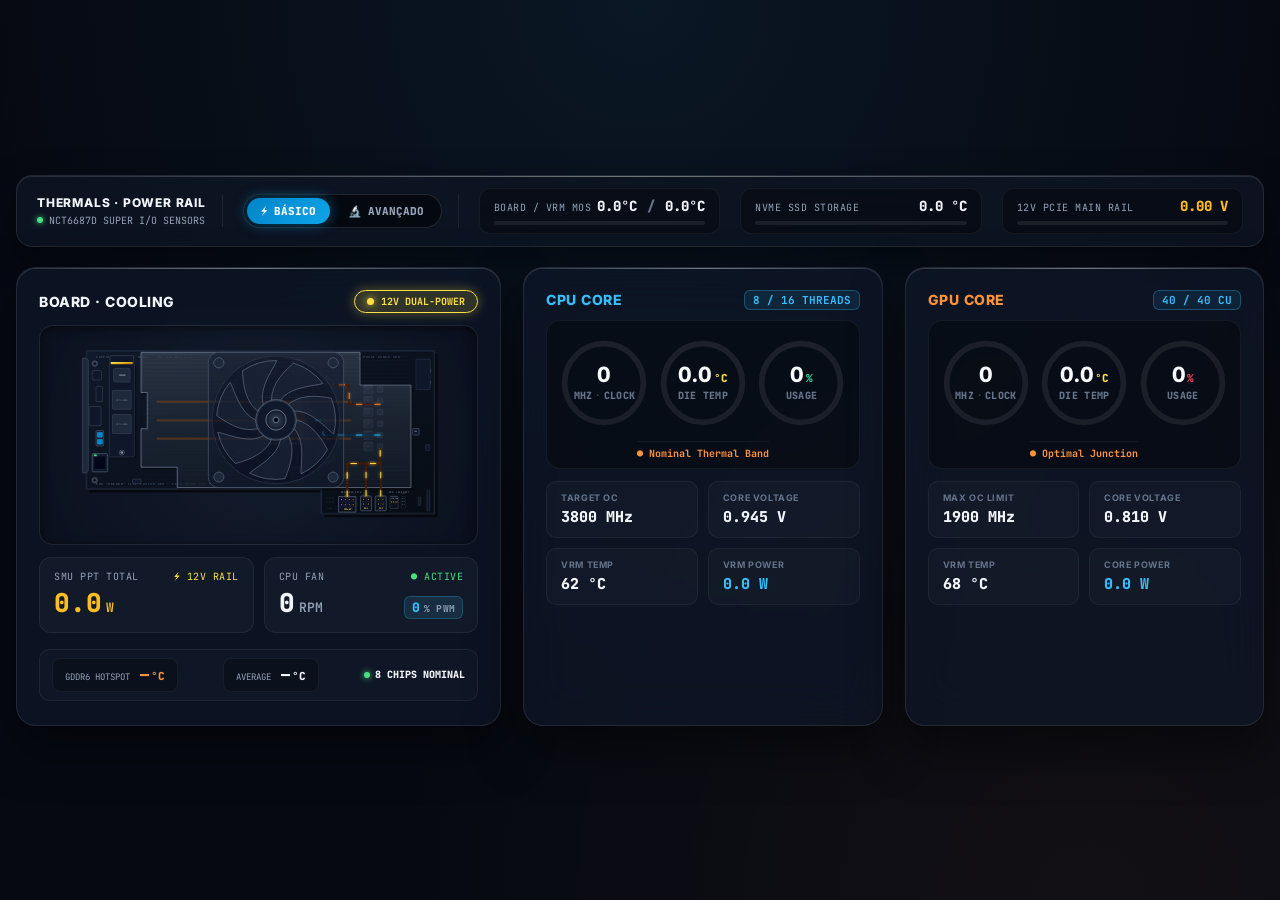
==== web/v2/index.html @ 2e093328 "feat: Initial release of AMD BC-250 Titanium Studio Cockpit & Telemetry Suite" ====
<!DOCTYPE html>

<html lang="pt-BR">

<head>

    <meta charset="utf-8">

    <meta name="viewport" content="width=device-width, initial-scale=1">

    <title>AMD BC-250 Telemetry</title>

    <link rel="icon" type="image/x-icon" href="favicon.ico">
    <link rel="icon" type="image/png" sizes="32x32" href="favicon-32x32.png">
    <link rel="icon" type="image/png" sizes="16x16" href="favicon-16x16.png">
    <link rel="apple-touch-icon" sizes="180x180" href="apple-touch-icon.png">
    <link rel="manifest" href="manifest.json">
    <meta name="theme-color" content="#060912">
    <meta name="mobile-web-app-capable" content="yes">
    <meta name="apple-mobile-web-app-capable" content="yes">
    <meta name="apple-mobile-web-app-status-bar-style" content="black-translucent">
    <meta name="apple-mobile-web-app-title" content="BC-250">
    <link rel="stylesheet" href="style.css">

    <link rel="stylesheet" href="bc250-board.css">

    <link rel="stylesheet" href="https://fonts.googleapis.com/css2?family=Inter:wght@400;500;600;700;800&family=JetBrains+Mono:wght@400;500;600;700;800&display=swap">

</head>

<body>



    <!-- Embedded Defs for Laser Chart Gradients -->

    <svg width="0" height="0" style="position:absolute;">

        <defs>

            <linearGradient id="cpu-chart-grad" x1="0%" y1="0%" x2="0%" y2="100%">

                <stop offset="0%" stop-color="#38bdf8" stop-opacity="0.3"></stop>

                <stop offset="60%" stop-color="#38bdf8" stop-opacity="0.08"></stop>

                <stop offset="100%" stop-color="#38bdf8" stop-opacity="0"></stop>

            </linearGradient>

            <linearGradient id="gpu-chart-grad" x1="0%" y1="0%" x2="0%" y2="100%">

                <stop offset="0%" stop-color="#fb923c" stop-opacity="0.3"></stop>

                <stop offset="60%" stop-color="#fb923c" stop-opacity="0.08"></stop>

                <stop offset="100%" stop-color="#fb923c" stop-opacity="0"></stop>

            </linearGradient>

        </defs>

    </svg>



        <div class="hud-container">



        <!-- ================= TOP NAVBAR & MODE SWITCHER ================= -->

        <span id="hud-mode-badge" style="display:none">TITANIUM BASIC HUD</span>



        <!-- ================= TOP HORIZONTAL THERMALS & POWER RAIL DECK ================= -->

        <section class="thermals-top-deck">

            <div class="thermals-brand">

                <div class="thermals-title">

                    <span>THERMALS · POWER RAIL</span>

                </div>

                <div class="thermals-sub">

                    <span class="status-dot-sm"></span>

                    <span>NCT6687D SUPER I/O SENSORS</span>

                </div>

            </div>



            <!-- Mode Switcher (Integrated into Top Strip) -->

            <div class="mode-switcher-wrap">

                <div class="mode-switcher" id="dash-mode-switcher" role="tablist" aria-label="Modo de Exibição">

                    <button class="mode-btn active" id="btn-mode-basic" data-mode="basic" role="tab" aria-selected="true">

                        <span>⚡</span> BÁSICO

                    </button>

                    <button class="mode-btn" id="btn-mode-advanced" data-mode="advanced" role="tab" aria-selected="false">

                        <span>🔬</span> AVANÇADO

                    </button>

                </div>

            </div>



            <div class="thermals-capsules-wrap">
            <!-- Capsule 1: Board Temp & VRM MOS -->

            <div class="top-metric-capsule">

                <div class="capsule-header">

                    <span class="capsule-label">BOARD / VRM MOS</span>

                    <span class="capsule-val">

                        <span id="v2-board-temp-figure" title="Board temperature" aria-label="Board temperature"><span id="v2-board-temp">0.0</span>°C</span>

                        <span style="color:#64748b; margin: 0 2px;">/</span>

                        <span id="v2-vrmmos-temp-figure" title="VRM MOS temperature" aria-label="VRM MOS temperature"><span id="v2-vrmmos-temp">0.0</span>°C</span>

                    </span>

                </div>

                <div class="capsule-bar" title="Average of the two displayed temperatures"><div class="capsule-bar-fill" id="v2-board-temp-bar" data-max="100"></div></div>

            </div>



            <!-- Capsule 2: NVMe SSD Temp -->

            <div class="top-metric-capsule">

                <div class="capsule-header">

                    <span class="capsule-label">NVMe SSD STORAGE</span>

                    <span class="capsule-val" id="v2-nvme-temp-figure"><span id="v2-nvme-temp">0.0</span> °C</span>

                </div>

                <div class="capsule-bar"><div class="capsule-bar-fill accent-cpu" id="v2-nvme-temp-bar" data-max="85"></div></div>

            </div>



            <!-- Capsule 3: 12V PCIe Supply Rail -->

            <div class="top-metric-capsule">

                <div class="capsule-header">

                    <span class="capsule-label">12V PCIE MAIN RAIL</span>

                    <span class="capsule-val gold"><span id="v2-rail-vin">0.00</span> V</span>

                </div>

                <div class="capsule-bar"><div class="capsule-bar-fill accent-gold" id="v2-rail-vin-bar" data-max="13"></div></div>

            </div>

            </div>
        </section>



        <!-- ================= MAIN 3-CARD TELEMETRY GRID ================= -->

        <main class="hud-grid" id="v2-board-grid">



            <!-- ================= CARD 1: BOARD · COOLING ================= -->

            <section class="studio-card accent-good card-board-column">

                <!-- Header -->

                    <div class="card-header">

                        <div class="card-title accent-board">

                            <span>BOARD · COOLING</span>

                        </div>

                        <div class="mfit-toggle active" id="v2-microfit-toggle" role="button" tabindex="0" title="Toggle Auxiliary 12V Micro-Fit Power Flow">

                            <span class="dot"></span>

                            <span>12V DUAL-POWER</span>

                        </div>

                    </div>



                    <!-- 1. BC-250 BOARD SVG (MOVED TO TOP PER USER REQUEST) -->

                    <div class="board-svg-recess">

                        <svg id="bc250-board" viewBox="0 0 900 424" width="100%" role="img" aria-label="AMD BC-250 board">

                    <defs>

                        <!-- APU Heat Glow Gradients -->

                        <radialGradient id="bc-heat-grad">

                            <stop offset="0%" stop-color="#ffd166" stop-opacity="1"></stop>

                            <stop offset="28%" stop-color="#ff7a2f" stop-opacity=".8"></stop>

                            <stop offset="62%" stop-color="#fb923c" stop-opacity=".35"></stop>

                            <stop offset="100%" stop-color="#fb923c" stop-opacity="0"></stop>

                        </radialGradient>

                        <radialGradient id="bc-heat-grad-warn">

                            <stop offset="0%" stop-color="#fff3c4" stop-opacity="1"></stop>

                            <stop offset="28%" stop-color="#fbbf24" stop-opacity=".85"></stop>

                            <stop offset="62%" stop-color="#fbbf24" stop-opacity=".4"></stop>

                            <stop offset="100%" stop-color="#fbbf24" stop-opacity="0"></stop>

                        </radialGradient>

                        <radialGradient id="bc-heat-grad-crit">

                            <stop offset="0%" stop-color="#ffd6dc" stop-opacity="1"></stop>

                            <stop offset="28%" stop-color="#fb7185" stop-opacity=".85"></stop>

                            <stop offset="62%" stop-color="#fb7185" stop-opacity=".4"></stop>

                            <stop offset="100%" stop-color="#fb7185" stop-opacity="0"></stop>

                        </radialGradient>



                        <!-- VRM Glows -->

                        <radialGradient id="bc-vrm-blue"><stop offset="0%" stop-color="#38bdf8" stop-opacity=".95"></stop><stop offset="100%" stop-color="#38bdf8" stop-opacity="0"></stop></radialGradient>

                        <radialGradient id="bc-vrm-orange"><stop offset="0%" stop-color="#fb923c" stop-opacity=".95"></stop><stop offset="100%" stop-color="#fb923c" stop-opacity="0"></stop></radialGradient>



                        <!-- Realistic Materials & Shaders -->

                        <!-- PCB Matte Substrate -->

                        <linearGradient id="bc-pcb-grad" x1="0" y1="0" x2="1" y2="1">

                            <stop offset="0%" stop-color="#0f1929"></stop>

                            <stop offset="50%" stop-color="#0b121e"></stop>

                            <stop offset="100%" stop-color="#070c14"></stop>

                        </linearGradient>



                        <!-- Die Mirror Finish -->

                        <linearGradient id="bc-die-silicon" x1="0" y1="0" x2="1" y2="1">

                            <stop offset="0%" stop-color="#2a3c5a"></stop>

                            <stop offset="35%" stop-color="#141c2b"></stop>

                            <stop offset="50%" stop-color="#384f75"></stop>

                            <stop offset="70%" stop-color="#0e1522"></stop>

                            <stop offset="100%" stop-color="#1e2c44"></stop>

                        </linearGradient>



                        <!-- Heatsink Fin Aluminum -->

                        <linearGradient id="bc-fin-stack" x1="0" y1="0" x2="0" y2="1">

                            <stop offset="0%" stop-color="#475569" stop-opacity=".55"></stop>

                            <stop offset="50%" stop-color="#334155" stop-opacity=".45"></stop>

                            <stop offset="100%" stop-color="#1e293b" stop-opacity=".50"></stop>

                        </linearGradient>



                        <!-- Metallic Gold Contacts -->

                        <linearGradient id="bc-gold" x1="0" y1="0" x2="1" y2="1">

                            <stop offset="0%" stop-color="#fef08a"></stop>

                            <stop offset="50%" stop-color="#eab308"></stop>

                            <stop offset="100%" stop-color="#a16207"></stop>

                        </linearGradient>



                        <!-- Alloy Choke Metal -->

                        <linearGradient id="bc-choke-metal" x1="0" y1="0" x2="1" y2="1">

                            <stop offset="0%" stop-color="#334155"></stop>

                            <stop offset="50%" stop-color="#1e293b"></stop>

                            <stop offset="100%" stop-color="#0f172a"></stop>

                        </linearGradient>



                        <!-- GDDR6 Chip Body -->

                        <linearGradient id="bc-chip-body" x1="0" y1="0" x2="1" y2="1">

                            <stop offset="0%" stop-color="#1e293b"></stop>

                            <stop offset="100%" stop-color="#0a0f1d"></stop>

                        </linearGradient>



                        <!-- Fan Rotor Specular -->

                        <radialGradient id="bc-rotor-grad">

                            <stop offset="0%" stop-color="#334155"></stop>

                            <stop offset="70%" stop-color="#1e293b"></stop>

                            <stop offset="100%" stop-color="#0f172a"></stop>

                        </radialGradient>



                        <!-- Micro Circuit Pattern -->

                        <pattern id="bc-pcb-grid" width="20" height="20" patternUnits="userSpaceOnUse">

                            <path d="M 20 0 L 0 0 0 20" fill="none" stroke="rgba(56, 189, 248, 0.025)" stroke-width="0.7"></path>

                            <circle cx="10" cy="10" r="0.8" fill="rgba(255, 255, 255, 0.04)"></circle>

                        </pattern>



                        <!-- Memory Gradients (0-7) -->

                        <radialGradient id="bc-memory-gradient-0" color="#38bdf8">

                            <stop offset="0%" stop-color="currentColor" stop-opacity=".85"></stop>

                            <stop offset="45%" stop-color="currentColor" stop-opacity=".5"></stop>

                            <stop offset="100%" stop-color="currentColor" stop-opacity="0"></stop>

                        </radialGradient>

                        <radialGradient id="bc-memory-gradient-1" color="#38bdf8">

                            <stop offset="0%" stop-color="currentColor" stop-opacity=".85"></stop>

                            <stop offset="45%" stop-color="currentColor" stop-opacity=".5"></stop>

                            <stop offset="100%" stop-color="currentColor" stop-opacity="0"></stop>

                        </radialGradient>

                        <radialGradient id="bc-memory-gradient-2" color="#38bdf8">

                            <stop offset="0%" stop-color="currentColor" stop-opacity=".85"></stop>

                            <stop offset="45%" stop-color="currentColor" stop-opacity=".5"></stop>

                            <stop offset="100%" stop-color="currentColor" stop-opacity="0"></stop>

                        </radialGradient>

                        <radialGradient id="bc-memory-gradient-3" color="#38bdf8">

                            <stop offset="0%" stop-color="currentColor" stop-opacity=".85"></stop>

                            <stop offset="45%" stop-color="currentColor" stop-opacity=".5"></stop>

                            <stop offset="100%" stop-color="currentColor" stop-opacity="0"></stop>

                        </radialGradient>

                        <radialGradient id="bc-memory-gradient-4" color="#38bdf8">

                            <stop offset="0%" stop-color="currentColor" stop-opacity=".85"></stop>

                            <stop offset="45%" stop-color="currentColor" stop-opacity=".5"></stop>

                            <stop offset="100%" stop-color="currentColor" stop-opacity="0"></stop>

                        </radialGradient>

                        <radialGradient id="bc-memory-gradient-5" color="#38bdf8">

                            <stop offset="0%" stop-color="currentColor" stop-opacity=".85"></stop>

                            <stop offset="45%" stop-color="currentColor" stop-opacity=".5"></stop>

                            <stop offset="100%" stop-color="currentColor" stop-opacity="0"></stop>

                        </radialGradient>

                        <radialGradient id="bc-memory-gradient-6" color="#38bdf8">

                            <stop offset="0%" stop-color="currentColor" stop-opacity=".85"></stop>

                            <stop offset="45%" stop-color="currentColor" stop-opacity=".5"></stop>

                            <stop offset="100%" stop-color="currentColor" stop-opacity="0"></stop>

                        </radialGradient>

                        <radialGradient id="bc-memory-gradient-7" color="#38bdf8">

                            <stop offset="0%" stop-color="currentColor" stop-opacity=".85"></stop>

                            <stop offset="45%" stop-color="currentColor" stop-opacity=".5"></stop>

                            <stop offset="100%" stop-color="currentColor" stop-opacity="0"></stop>

                        </radialGradient>

                    </defs>



                    <!-- Realistic BC-250 Board Group -->

                    <g id="bc-iso">

                        <!-- Drop Shadow for PCB -->

                        <polygon points="587.2,330.2 74.4,330.2 74.4,28.2 833.7,28.2 833.7,383.9 587.2,383.9" fill="#000" opacity=".6" transform="translate(6,7)"></polygon>



                        <!-- Main PCB Board Body -->

                        <polygon points="587.2,330.2 74.4,330.2 74.4,28.2 833.7,28.2 833.7,383.9 587.2,383.9" fill="url(#bc-pcb-grad)" stroke="#1e293b" stroke-width="2"></polygon>

                        <!-- Inner PCB Bevel Contour -->

                        <polygon points="585.2,328.2 76.4,328.2 76.4,30.2 831.7,30.2 831.7,381.9 585.2,381.9" fill="url(#bc-pcb-grid)" stroke="#334155" stroke-width="0.8" opacity=".7"></polygon>



                        <!-- High-Tech Silkscreen Branding & Technical Markings -->

                        <g font-family="'JetBrains Mono', monospace" font-size="6" fill="#475569" font-weight="700" letter-spacing="1">

                            <text x="96" y="44">SAPPHIRE COMPUTE BLADE · BC-250 REV 1.2</text>

                            <text x="96" y="322">AMD "OBERON" FLCL CUSTOM APU · 16GB GDDR6 256-BIT</text>

                            <text x="710" y="44" text-anchor="middle">10-PHASE DRMOS VRM</text>

                            <text x="651.2" y="338" text-anchor="middle" fill="#64748b" font-size="5">PRI: +12V_PCIe</text>

                            <text x="756.0" y="338" text-anchor="middle" fill="#64748b" font-size="5">AUX: +12V_MFIT</text>

                        </g>



                        <!-- Board Ground Stitch Vias & Mounting Holes -->

                        <g>

                            <!-- Mounting Hole 1 (Bottom Left) -->

                            <circle cx="93.1" cy="310.6" r="6.0" fill="none" stroke="#64748b" stroke-width="1.2"></circle>

                            <circle cx="93.1" cy="310.6" r="3.8" fill="#030712" stroke="#94a3b8" stroke-width="0.8"></circle>

                            <!-- Mounting Hole 2 (Top Left) -->

                            <circle cx="93.1" cy="56.5" r="6.0" fill="none" stroke="#64748b" stroke-width="1.2"></circle>

                            <circle cx="93.1" cy="56.5" r="3.8" fill="#030712" stroke="#94a3b8" stroke-width="0.8"></circle>

                            <!-- Mounting Hole 3 (Top Right) -->

                            <circle cx="819.0" cy="97.5" r="6.0" fill="none" stroke="#64748b" stroke-width="1.2"></circle>

                            <circle cx="819.0" cy="97.5" r="3.8" fill="#030712" stroke="#94a3b8" stroke-width="0.8"></circle>

                            <!-- Mounting Hole 4 (Mid Right) -->

                            <circle cx="819.0" cy="72.1" r="6.0" fill="none" stroke="#64748b" stroke-width="1.2"></circle>

                            <circle cx="819.0" cy="72.1" r="3.8" fill="#030712" stroke="#94a3b8" stroke-width="0.8"></circle>

                        </g>



                        <!-- Rear I/O Shield Plate (Left Side) -->

                        <polygon points="74.7,294.7 79.0,290.4 79.0,49.0 74.7,44.7 66.2,44.7 66.2,294.7" fill="#1e293b" stroke="#475569" stroke-width="1.2"></polygon>

                        <!-- RJ-45 Gigabit Ethernet Port -->

                        <rect x="87.5" y="252.7" width="33.6" height="39.5" rx="2" fill="#0f172a" stroke="#64748b" stroke-width="1.2"></rect>

                        <rect x="91.5" y="258.0" width="25.6" height="28.9" rx="1.5" fill="#020617" stroke="#334155" stroke-width="0.8"></rect>

                        <rect id="bc-lan-led" x="91.3" y="254.5" width="6" height="3.5" rx="1" fill="#4ade80" opacity=".95" filter="drop-shadow(0 0 2px #4ade80)"></rect>

                        <!-- USB 3.0 Dual Ports -->

                        <rect x="95.9" y="202.4" width="16.7" height="33.4" rx="2" fill="#0f172a" stroke="#64748b" stroke-width="1"></rect>

                        <rect x="98.5" y="206.0" width="11.5" height="11.0" rx="1" fill="#0284c7" stroke="#38bdf8" stroke-width="0.6"></rect>

                        <rect x="98.5" y="221.0" width="11.5" height="11.0" rx="1" fill="#0284c7" stroke="#38bdf8" stroke-width="0.6"></rect>

                        <!-- Display / Debug Connectors -->

                        <rect x="95.9" y="105.9" width="14.2" height="33.3" rx="1.5" fill="#0f172a" stroke="#475569"></rect>

                        <rect x="81.1" y="149.9" width="25.6" height="41.9" rx="1.5" fill="#0f172a" stroke="#475569"></rect>

                        <rect x="87.7" y="71.7" width="20.2" height="20.4" rx="1.5" fill="#0f172a" stroke="#475569"></rect>

                        <rect x="126.3" y="39.2" width="51.6" height="19.2" rx="1.5" fill="#0f172a" stroke="#475569"></rect>

                        <rect x="175.5" y="308.2" width="18.1" height="9.7" rx="1.5" fill="#0f172a" stroke="#475569"></rect>



                        <!-- High-Speed M.2 2280 NVMe SSD (Left Area) -->

                        <g id="bc-m2">

                            <rect x="124.7" y="56.6" width="54.8" height="203.3" rx="2.5" fill="#000" opacity=".4" transform="translate(4,4)"></rect>

                            <rect x="124.7" y="56.6" width="54.8" height="203.3" rx="2.5" fill="#0f172a" stroke="#334155" stroke-width="1.2"></rect>

                            <!-- M.2 Gold Edge Connector -->

                            <rect x="128.0" y="53.0" width="48.0" height="5.0" fill="url(#bc-gold)" rx="1"></rect>

                            <!-- Controller Chip -->

                            <rect x="134.2" y="66.9" width="35.8" height="29.7" rx="2" fill="#1e293b" stroke="#475569" stroke-width="1"></rect>

                            <text x="152.1" y="83" fill="#94a3b8" font-family="'JetBrains Mono', monospace" font-size="5" text-anchor="middle" font-weight="700">PHISON</text>

                            <!-- NAND Flash Packages -->

                            <rect x="131.7" y="114.7" width="40.9" height="41.3" rx="2" fill="#1e293b" stroke="#475569" stroke-width="1"></rect>

                            <text x="152.1" y="137" fill="#64748b" font-family="'JetBrains Mono', monospace" font-size="5" text-anchor="middle">3D TLC NAND</text>

                            <rect x="131.7" y="167.6" width="40.9" height="41.3" rx="2" fill="#1e293b" stroke="#475569" stroke-width="1"></rect>

                            <text x="152.1" y="190" fill="#64748b" font-family="'JetBrains Mono', monospace" font-size="5" text-anchor="middle">3D TLC NAND</text>

                            <!-- Standoff Screw Mount -->

                            <circle cx="152.1" cy="250.2" r="5.5" fill="#0f172a" stroke="#64748b" stroke-width="1.2"></circle>

                            <circle cx="152.1" cy="250.2" r="2.8" fill="#94a3b8"></circle>

                            <line x1="150" y1="250.2" x2="154.2" y2="250.2" stroke="#334155" stroke-width="0.8"></line>

                        </g>



                        <!-- ================= REAL BC-250 TONGUE CONNECTORS ================= -->

                        <g id="bc-tongue-connectors">

                            <!-- Unpopulated Factory Solder Pads (J1000 / J2000) -->

                            <g opacity=".5">

                                <circle cx="598.0" cy="349.0" r="1.3" fill="none" stroke="#64748b" stroke-width="0.6"></circle>

                                <circle cx="605.0" cy="349.0" r="1.3" fill="none" stroke="#64748b" stroke-width="0.6"></circle>

                                <circle cx="612.0" cy="349.0" r="1.3" fill="none" stroke="#64748b" stroke-width="0.6"></circle>

                                <circle cx="598.0" cy="358.0" r="1.3" fill="none" stroke="#64748b" stroke-width="0.6"></circle>

                                <circle cx="605.0" cy="358.0" r="1.3" fill="none" stroke="#64748b" stroke-width="0.6"></circle>

                                <circle cx="612.0" cy="358.0" r="1.3" fill="none" stroke="#64748b" stroke-width="0.6"></circle>

                                <text x="605.0" y="373.0" fill="#475569" font-size="4.2" font-family="'JetBrains Mono', monospace" text-anchor="middle">J1000</text>

                            </g>



                            <!-- CONNECTOR 1: PCIe 8-Pin Main 12V Power (Center: 643.0) -->

                            <g id="bc-pcie-socket">

                                <polygon points="624.0,346.0 624.0,380.0 662.0,380.0 662.0,346.0" fill="#0b111e" stroke="#64748b" stroke-width="1.3"></polygon>

                                <rect x="638.0" y="343.5" width="10.0" height="3.0" rx="0.6" fill="#1e293b" stroke="#64748b" stroke-width="0.8"></rect>

                                <!-- 8 Pin Terminals (2x4) -->

                                <g fill="#020617" stroke="#334155" stroke-width="0.7">

                                    <rect x="627.0" y="349.0" width="7.2" height="8.0" rx="0.8"></rect>

                                    <rect x="635.5" y="349.0" width="7.2" height="8.0" rx="0.8"></rect>

                                    <rect x="644.0" y="349.0" width="7.2" height="8.0" rx="0.8"></rect>

                                    <rect x="652.5" y="349.0" width="7.2" height="8.0" rx="0.8"></rect>

                                    <rect x="627.0" y="360.0" width="7.2" height="8.0" rx="0.8"></rect>

                                    <rect x="635.5" y="360.0" width="7.2" height="8.0" rx="0.8"></rect>

                                    <rect x="644.0" y="360.0" width="7.2" height="8.0" rx="0.8"></rect>

                                    <rect x="652.5" y="360.0" width="7.2" height="8.0" rx="0.8"></rect>

                                </g>

                                <g fill="url(#bc-gold)">

                                    <circle cx="630.6" cy="353.0" r="1.3"></circle><circle cx="639.1" cy="353.0" r="1.3"></circle><circle cx="647.6" cy="353.0" r="1.3"></circle><circle cx="656.1" cy="353.0" r="1.3"></circle>

                                    <circle cx="630.6" cy="364.0" r="1.3"></circle><circle cx="639.1" cy="364.0" r="1.3"></circle><circle cx="647.6" cy="364.0" r="1.3"></circle><circle cx="656.1" cy="364.0" r="1.3"></circle>

                                </g>

                                <text x="643.0" y="375.0" fill="#fde047" font-size="4.8" font-family="'JetBrains Mono', monospace" text-anchor="middle" font-weight="700">PCIe 8P</text>

                            </g>



                            <!-- CONNECTOR 2: Micro-Fit 3.0 #1 Aux 12V Power (Center: 684.0) -->

                            <g id="bc-microfit-socket-1">

                                <rect x="672.0" y="345.0" width="24.0" height="32.0" rx="2" fill="#0b111e" stroke="#64748b" stroke-width="1.2"></rect>

                                <rect x="679.5" y="342.5" width="9.0" height="3.0" rx="0.6" fill="#1e293b" stroke="#64748b" stroke-width="0.8"></rect>

                                <g fill="#020617" stroke="#334155" stroke-width="0.7">

                                    <rect x="675.0" y="348.0" width="8.2" height="8.0" rx="0.8"></rect>

                                    <rect x="685.0" y="348.0" width="8.2" height="8.0" rx="0.8"></rect>

                                    <rect x="675.0" y="358.5" width="8.2" height="8.0" rx="0.8"></rect>

                                    <rect x="685.0" y="358.5" width="8.2" height="8.0" rx="0.8"></rect>

                                </g>

                                <g fill="url(#bc-gold)">

                                    <circle cx="679.1" cy="352.0" r="1.3"></circle><circle cx="689.1" cy="352.0" r="1.3"></circle>

                                    <circle cx="679.1" cy="362.5" r="1.3"></circle><circle cx="689.1" cy="362.5" r="1.3"></circle>

                                </g>

                                <text x="684.0" y="373.0" fill="#fde047" font-size="4.5" font-family="'JetBrains Mono', monospace" text-anchor="middle" font-weight="700">MF-1</text>

                            </g>



                            <!-- CONNECTOR 3: Micro-Fit 3.0 #2 Aux 12V Power (Center: 716.0) - EXACT CLONE OF MF-1 -->

                            <g id="bc-microfit-socket-2">

                                <rect x="704.0" y="345.0" width="24.0" height="32.0" rx="2" fill="#0b111e" stroke="#64748b" stroke-width="1.2"></rect>

                                <rect x="711.5" y="342.5" width="9.0" height="3.0" rx="0.6" fill="#1e293b" stroke="#64748b" stroke-width="0.8"></rect>

                                <g fill="#020617" stroke="#334155" stroke-width="0.7">

                                    <rect x="707.0" y="348.0" width="8.2" height="8.0" rx="0.8"></rect>

                                    <rect x="717.0" y="348.0" width="8.2" height="8.0" rx="0.8"></rect>

                                    <rect x="707.0" y="358.5" width="8.2" height="8.0" rx="0.8"></rect>

                                    <rect x="717.0" y="358.5" width="8.2" height="8.0" rx="0.8"></rect>

                                </g>

                                <g fill="url(#bc-gold)">

                                    <circle cx="711.1" cy="352.0" r="1.3"></circle><circle cx="721.1" cy="352.0" r="1.3"></circle>

                                    <circle cx="711.1" cy="362.5" r="1.3"></circle><circle cx="721.1" cy="362.5" r="1.3"></circle>

                                </g>

                                <text x="716.0" y="373.0" fill="#fde047" font-size="4.5" font-family="'JetBrains Mono', monospace" text-anchor="middle" font-weight="700">MF-2</text>

                            </g>



                            <!-- CONNECTOR 4: CPU_FAN1 (4-Pin PWM Fan Header, Center: 745.0) -->

                            <g id="bc-fan-header">

                                <rect x="736.0" y="346.0" width="18.0" height="26.0" rx="1.5" fill="#0b111e" stroke="#475569" stroke-width="1"></rect>

                                <rect x="738.0" y="344.5" width="14.0" height="2.0" fill="#334155"></rect>

                                <g fill="url(#bc-gold)">

                                    <circle cx="739.5" cy="358.0" r="1.2"></circle>

                                    <circle cx="743.5" cy="358.0" r="1.2"></circle>

                                    <circle cx="747.5" cy="358.0" r="1.2"></circle>

                                    <circle cx="751.5" cy="358.0" r="1.2"></circle>

                                </g>

                                <text x="745.0" y="352.0" fill="#94a3b8" font-size="3.6" font-family="'JetBrains Mono', monospace" text-anchor="middle" font-weight="700">CPU_FAN</text>

                            </g>



                            <!-- CONNECTOR 5: J4003 Front Panel Header -->

                            <g id="bc-header-j4003" opacity=".6">

                                <rect x="760.0" y="346.0" width="10.0" height="26.0" rx="1" fill="#0b111e" stroke="#334155" stroke-width="0.8"></rect>

                                <circle cx="763.0" cy="351.0" r="1.0" fill="#94a3b8"></circle><circle cx="767.0" cy="351.0" r="1.0" fill="#94a3b8"></circle>

                                <circle cx="763.0" cy="357.0" r="1.0" fill="#94a3b8"></circle><circle cx="767.0" cy="357.0" r="1.0" fill="#94a3b8"></circle>

                                <circle cx="763.0" cy="363.0" r="1.0" fill="#94a3b8"></circle><circle cx="767.0" cy="363.0" r="1.0" fill="#94a3b8"></circle>

                                <text x="765.0" y="341.0" fill="#64748b" font-size="3.5" font-family="'JetBrains Mono', monospace" text-anchor="middle">J4003</text>

                            </g>

                        </g>



                        <!-- Auxiliary Edge Connectors -->

                        <rect x="797.8" y="346.7" width="5.4" height="19.3" rx="1" fill="#0f172a" stroke="#334155"></rect>

                        <rect x="816.6" y="332.3" width="6.3" height="45.2" rx="1" fill="#0f172a" stroke="#334155"></rect>

                        <rect x="813.9" y="233.1" width="9.1" height="12.9" rx="1" fill="#0f172a" stroke="#334155"></rect>

                        <polygon points="823.8,46.9 792.8,46.9 792.8,113.2 823.8,113.2" fill="#0f172a" stroke="#334155" stroke-width="1"></polygon>



                        <!-- ================= APU & GDDR6 CORE SUB-ASSEMBLY ================= -->

                        <!-- High-Speed Serpentine Data Bus: APU to GDDR6 (Matched Differential Traces) -->

                        <g stroke="#0284c7" stroke-width="1.2" fill="none" opacity=".5" stroke-linecap="round">

                            <path d="M480 140 Q 450 140, 425 115"></path>

                            <path d="M470 140 Q 450 120, 420 110"></path>

                            <path d="M530 140 Q 560 140, 585 115"></path>

                            <path d="M540 140 Q 560 120, 590 110"></path>

                            <path d="M480 220 Q 450 220, 425 245"></path>

                            <path d="M470 220 Q 450 240, 420 250"></path>

                            <path d="M530 220 Q 560 220, 585 245"></path>

                            <path d="M540 220 Q 560 240, 590 250"></path>

                            <path d="M472.9 140 L 472.9 80"></path>

                            <path d="M534.4 140 L 534.4 80"></path>

                            <path d="M472.9 220 L 472.9 280"></path>

                            <path d="M534.4 220 L 534.4 280"></path>

                        </g>



                        <!-- GDDR6 Memory Chips Base ICs (8 Packages surrounding APU) -->

                        <g>

                            <!-- Chip 0 (U27) -->

                            <rect x="399.3" y="241.5" width="24.3" height="32.4" rx="2" transform="rotate(45 411.5 257.7)" fill="url(#bc-chip-body)" stroke="#475569" stroke-width="1"></rect>

                            <!-- Chip 1 (U29) -->

                            <rect x="460.7" y="280.9" width="24.3" height="32.4" rx="2" fill="url(#bc-chip-body)" stroke="#475569" stroke-width="1"></rect>

                            <!-- Chip 2 (U31) -->

                            <rect x="522.3" y="280.9" width="24.3" height="32.4" rx="2" fill="url(#bc-chip-body)" stroke="#475569" stroke-width="1"></rect>

                            <!-- Chip 3 (U33) -->

                            <rect x="583.7" y="241.5" width="24.3" height="32.4" rx="2" transform="rotate(-45 595.9 257.7)" fill="url(#bc-chip-body)" stroke="#475569" stroke-width="1"></rect>

                            <!-- Chip 4 (U43) -->

                            <rect x="583.7" y="86.5" width="24.3" height="32.4" rx="2" transform="rotate(45 595.9 102.7)" fill="url(#bc-chip-body)" stroke="#475569" stroke-width="1"></rect>

                            <!-- Chip 5 (U41) -->

                            <rect x="522.3" y="47.1" width="24.3" height="32.4" rx="2" fill="url(#bc-chip-body)" stroke="#475569" stroke-width="1"></rect>

                            <!-- Chip 6 (U39) -->

                            <rect x="460.7" y="47.1" width="24.3" height="32.4" rx="2" fill="url(#bc-chip-body)" stroke="#475569" stroke-width="1"></rect>

                            <!-- Chip 7 (U37) -->

                            <rect x="399.3" y="86.5" width="24.3" height="32.4" rx="2" transform="rotate(-45 411.5 102.7)" fill="url(#bc-chip-body)" stroke="#475569" stroke-width="1"></rect>

                        </g>



                        <!-- APU Substrate Carrier Package (2197 BGA) -->

                        <g id="bc-apu-package">

                            <rect x="450.8" y="126.4" width="105.7" height="107.7" rx="3.5" fill="#0c1726" stroke="#334155" stroke-width="1.8"></rect>

                            <!-- Ceramic Bypass Capacitor Matrix (MLCC perimeter decoupling) -->

                            <g fill="#94a3b8" stroke="#475569" stroke-width="0.3">

                                <!-- Top row MLCC -->

                                <rect x="463" y="129" width="3.2" height="1.8" rx="0.5"></rect><rect x="469" y="129" width="3.2" height="1.8" rx="0.5"></rect><rect x="475" y="129" width="3.2" height="1.8" rx="0.5"></rect><rect x="481" y="129" width="3.2" height="1.8" rx="0.5"></rect><rect x="487" y="129" width="3.2" height="1.8" rx="0.5"></rect><rect x="517" y="129" width="3.2" height="1.8" rx="0.5"></rect><rect x="523" y="129" width="3.2" height="1.8" rx="0.5"></rect><rect x="529" y="129" width="3.2" height="1.8" rx="0.5"></rect><rect x="535" y="129" width="3.2" height="1.8" rx="0.5"></rect><rect x="541" y="129" width="3.2" height="1.8" rx="0.5"></rect>

                                <!-- Bottom row MLCC -->

                                <rect x="463" y="229" width="3.2" height="1.8" rx="0.5"></rect><rect x="469" y="229" width="3.2" height="1.8" rx="0.5"></rect><rect x="475" y="229" width="3.2" height="1.8" rx="0.5"></rect><rect x="481" y="229" width="3.2" height="1.8" rx="0.5"></rect><rect x="487" y="229" width="3.2" height="1.8" rx="0.5"></rect><rect x="517" y="229" width="3.2" height="1.8" rx="0.5"></rect><rect x="523" y="229" width="3.2" height="1.8" rx="0.5"></rect><rect x="529" y="229" width="3.2" height="1.8" rx="0.5"></rect><rect x="535" y="229" width="3.2" height="1.8" rx="0.5"></rect><rect x="541" y="229" width="3.2" height="1.8" rx="0.5"></rect>

                            </g>

                            <!-- Exposed Monolithic Silicon Die (Oberon) -->

                            <rect x="462.9" y="138.7" width="81.5" height="83.1" rx="2" fill="url(#bc-die-silicon)" stroke="#475569" stroke-width="1.2"></rect>

                            <rect x="464.9" y="140.7" width="77.5" height="79.1" rx="1.5" fill="none" stroke="rgba(255,255,255,0.15)" stroke-width="0.8"></rect>

                            <!-- Laser Die Silkscreen -->

                            <text x="503.7" y="174" fill="#94a3b8" font-family="'JetBrains Mono', monospace" font-size="7" font-weight="800" text-anchor="middle" letter-spacing="1.5">AMD OBERON</text>

                            <text x="503.7" y="184" fill="#64748b" font-family="'JetBrains Mono', monospace" font-size="4.8" text-anchor="middle">CUSTOM APU · 40 CUs</text>

                            <text x="503.7" y="192" fill="#475569" font-family="'JetBrains Mono', monospace" font-size="4.2" text-anchor="middle">8C / 16T ZEN 2</text>

                            <!-- Golden Pin 1 Index Indicator -->

                            <polygon points="454.0,129.5 458.0,129.5 454.0,133.5" fill="url(#bc-gold)"></polygon>

                        </g>



                        <!-- VRM Section: High-Current Chokes & DrMOS Power Stages -->

                        <!-- 6 GPU Core Chokes + 2 CPU Core Chokes + 2 SOC/Mem Chokes -->

                        <g id="bc-vrm-chokes">

                            <rect x="679.4" y="227.5" width="19.3" height="19.3" rx="2" fill="url(#bc-choke-metal)" stroke="#475569" stroke-width="1"></rect>

                            <text x="689" y="239" fill="#64748b" font-size="4" font-family="'JetBrains Mono', monospace" text-anchor="middle">R15</text>

                            <rect x="679.4" y="202.8" width="19.3" height="19.3" rx="2" fill="url(#bc-choke-metal)" stroke="#475569" stroke-width="1"></rect>

                            <text x="689" y="214" fill="#64748b" font-size="4" font-family="'JetBrains Mono', monospace" text-anchor="middle">R15</text>

                            <rect x="679.4" y="177.8" width="19.3" height="19.3" rx="2" fill="url(#bc-choke-metal)" stroke="#475569" stroke-width="1"></rect>

                            <text x="689" y="189" fill="#64748b" font-size="4" font-family="'JetBrains Mono', monospace" text-anchor="middle">R15</text>

                            <rect x="679.4" y="153.0" width="19.3" height="19.3" rx="2" fill="url(#bc-choke-metal)" stroke="#475569" stroke-width="1"></rect>

                            <text x="689" y="164" fill="#64748b" font-size="4" font-family="'JetBrains Mono', monospace" text-anchor="middle">R15</text>

                            <rect x="679.4" y="128.2" width="19.3" height="19.3" rx="2" fill="url(#bc-choke-metal)" stroke="#475569" stroke-width="1"></rect>

                            <text x="689" y="139" fill="#64748b" font-size="4" font-family="'JetBrains Mono', monospace" text-anchor="middle">R15</text>

                            <rect x="679.4" y="103.6" width="19.3" height="19.3" rx="2" fill="url(#bc-choke-metal)" stroke="#475569" stroke-width="1"></rect>

                            <text x="689" y="115" fill="#64748b" font-size="4" font-family="'JetBrains Mono', monospace" text-anchor="middle">R15</text>

                        </g>



                        <!-- DrMOS Power Stages Column -->

                        <g id="bc-vrm-drmos">

                            <rect x="709.1" y="231.1" width="11.6" height="11.8" rx="1.5" fill="#1e293b" stroke="#64748b" stroke-width="0.8"></rect>

                            <rect x="709.1" y="206.3" width="11.6" height="11.8" rx="1.5" fill="#1e293b" stroke="#64748b" stroke-width="0.8"></rect>

                            <rect x="709.1" y="181.4" width="11.6" height="11.8" rx="1.5" fill="#1e293b" stroke="#64748b" stroke-width="0.8"></rect>

                            <rect x="709.1" y="156.6" width="11.6" height="11.8" rx="1.5" fill="#1e293b" stroke="#64748b" stroke-width="0.8"></rect>

                            <rect x="709.1" y="131.7" width="11.6" height="11.8" rx="1.5" fill="#1e293b" stroke="#64748b" stroke-width="0.8"></rect>

                            <rect x="709.1" y="107.2" width="11.6" height="11.8" rx="1.5" fill="#1e293b" stroke="#64748b" stroke-width="0.8"></rect>

                            <!-- PWM Controller IC (Onsemi / Renesas) -->

                            <rect x="785.5" y="197.7" width="14.2" height="14.5" rx="2" fill="#0f172a" stroke="#64748b" stroke-width="1"></rect>

                            <text x="792.6" y="206.5" fill="#94a3b8" font-size="4" font-family="'JetBrains Mono', monospace" text-anchor="middle">PWM</text>

                        </g>



                        <!-- VRM Dynamic Thermal Glows -->

                        <ellipse id="bc-cpu-vrm-glow" cx="714.9" cy="212.2" rx="34" ry="26" fill="url(#bc-vrm-blue)" opacity="0"></ellipse>

                        <ellipse id="bc-gpu-vrm-glow" cx="714.9" cy="137.6" rx="38" ry="29" fill="url(#bc-vrm-orange)" opacity="0"></ellipse>



                        <!-- Realistic Machined Aluminum Fin Stack Heatsink -->

                        <g id="bc-heatsink-assembly">

                            <!-- Footprint shadow -->

                            <polygon points="207.5,119.4 194.0,119.4 194.0,31.9 671.0,31.9 671.0,103.4 781.9,103.4 781.9,326.5 272.9,326.5 272.9,282.1 194.0,282.1 194.0,198.3 207.5,198.3" fill="#000" opacity=".35" transform="translate(4,5)"></polygon>

                            <!-- Base Heatsink Shroud -->

                            <polygon points="207.5,119.4 194.0,119.4 194.0,31.9 671.0,31.9 671.0,103.4 781.9,103.4 781.9,326.5 272.9,326.5 272.9,282.1 194.0,282.1 194.0,198.3 207.5,198.3" fill="url(#bc-fin-stack)" stroke="#64748b" stroke-width="1.4"></polygon>

                            <!-- Sintered Copper Heatpipes embedded under fin stack -->

                            <g stroke="#b45309" stroke-width="5" fill="none" opacity=".35" stroke-linecap="round">

                                <path d="M 230 180 L 650 180"></path>

                                <path d="M 230 140 L 650 140"></path>

                                <path d="M 230 220 L 650 220"></path>

                            </g>

                            <!-- Fin Array Lines (Precision pitch) -->

                            <g stroke="#1e293b" stroke-width="1.2" opacity=".45">

                                <line x1="201.4" y1="317.3" x2="774.5" y2="317.3"></line><line x1="201.4" y1="308.1" x2="774.5" y2="308.1"></line><line x1="201.4" y1="298.9" x2="774.5" y2="298.9"></line><line x1="201.4" y1="289.7" x2="774.5" y2="289.7"></line><line x1="201.4" y1="280.5" x2="774.5" y2="280.5"></line><line x1="201.4" y1="271.2" x2="774.5" y2="271.2"></line><line x1="201.4" y1="262.0" x2="774.5" y2="262.0"></line><line x1="201.4" y1="252.8" x2="774.5" y2="252.8"></line><line x1="201.4" y1="243.6" x2="774.5" y2="243.6"></line><line x1="201.4" y1="234.4" x2="774.5" y2="234.4"></line><line x1="201.4" y1="225.2" x2="774.5" y2="225.2"></line><line x1="201.4" y1="216.0" x2="774.5" y2="216.0"></line><line x1="201.4" y1="206.8" x2="774.5" y2="206.8"></line><line x1="201.4" y1="197.6" x2="774.5" y2="197.6"></line><line x1="201.4" y1="188.4" x2="774.5" y2="188.4"></line><line x1="201.4" y1="179.2" x2="774.5" y2="179.2"></line><line x1="201.4" y1="170.0" x2="774.5" y2="170.0"></line><line x1="201.4" y1="160.8" x2="774.5" y2="160.8"></line><line x1="201.4" y1="151.6" x2="774.5" y2="151.6"></line><line x1="201.4" y1="142.4" x2="774.5" y2="142.4"></line><line x1="201.4" y1="133.2" x2="774.5" y2="133.2"></line><line x1="201.4" y1="124.0" x2="774.5" y2="124.0"></line><line x1="201.4" y1="114.7" x2="774.5" y2="114.7"></line><line x1="201.4" y1="105.5" x2="774.5" y2="105.5"></line><line x1="201.4" y1="96.3" x2="774.5" y2="96.3"></line><line x1="201.4" y1="87.1" x2="774.5" y2="87.1"></line><line x1="201.4" y1="77.9" x2="774.5" y2="77.9"></line><line x1="201.4" y1="68.7" x2="774.5" y2="68.7"></line><line x1="201.4" y1="59.5" x2="774.5" y2="59.5"></line><line x1="201.4" y1="50.3" x2="774.5" y2="50.3"></line><line x1="201.4" y1="41.1" x2="774.5" y2="41.1"></line>

                            </g>

                            <!-- Specular Edge Highlight -->

                            <polygon points="207.5,119.4 194.0,119.4 194.0,31.9 671.0,31.9 671.0,103.4 781.9,103.4 781.9,326.5 272.9,326.5 272.9,282.1 194.0,282.1 194.0,198.3 207.5,198.3" fill="none" stroke="rgba(255,255,255,0.2)" stroke-width="1"></polygon>

                        </g>



                        <!-- APU Dynamic Thermal Heat Glow -->

                        <ellipse id="bc-heat" cx="503.7" cy="180.2" rx="82" ry="58" fill="url(#bc-heat-grad)" opacity="0.25"></ellipse>



                        <!-- ================= ANIMATED CURRENT FLOWS (DUAL POWER) ================= -->

                        <g id="bc-power-flow-group">

                            <!-- 1. Primary PCIe 8-Pin Copper Bus Bar & Animated Current (Leaves from center 643.0) -->

                            <path d="M643.0 346.0 L643.0 274.2 L714.9 274.2 L714.9 241.9" stroke="#451a03" stroke-width="4.5" fill="none" stroke-linecap="round" stroke-linejoin="round"></path>

                            <path id="bc-power-flow" d="M643.0 346.0 L643.0 274.2 L714.9 274.2 L714.9 241.9" stroke="#fde047" stroke-width="2.4" fill="none" stroke-linecap="round" stroke-linejoin="round" stroke-dasharray="12 28" stroke-opacity=".95"></path>



                            <!-- 2 & 3. Dual Micro-Fit 12V Auxiliary Power Flows (Toggled via button / localStorage) -->

                            <g id="bc-microfit-flow-group" style="display: none;">

                                <!-- Micro-Fit #1 (MF-1) Flow (Leaves from center 684.0) -->

                                <path d="M684.0 345.0 L684.0 274.2 L714.9 274.2" stroke="#451a03" stroke-width="3.8" fill="none" stroke-linecap="round" stroke-linejoin="round"></path>

                                <path id="bc-power-flow-microfit" d="M684.0 345.0 L684.0 274.2 L714.9 274.2" stroke="#fde047" stroke-width="2.2" fill="none" stroke-linecap="round" stroke-linejoin="round" stroke-dasharray="12 28" stroke-opacity=".95"></path>



                                <!-- Micro-Fit #2 (MF-2) Flow (Leaves from center 716.0) -->

                                <path d="M716.0 345.0 L716.0 274.2" stroke="#451a03" stroke-width="3.8" fill="none" stroke-linecap="round" stroke-linejoin="round"></path>

                                <path id="bc-power-flow-microfit2" d="M716.0 345.0 L716.0 274.2" stroke="#fde047" stroke-width="2.2" fill="none" stroke-linecap="round" stroke-linejoin="round" stroke-dasharray="12 28" stroke-opacity=".95"></path>

                            </g>



                            <!-- VRM to CPU Core Power Delivery (Sky Blue Glow) -->

                            <path d="M714.9 212.1 L590.3 212.1 L590.3 180.2 L556.5 180.2" stroke="#082f49" stroke-width="3.8" fill="none" stroke-linecap="round" stroke-linejoin="round"></path>

                            <path id="bc-vrm-flow-cpu" d="M714.9 212.1 L590.3 212.1 L590.3 180.2 L556.5 180.2" stroke="#38bdf8" stroke-width="2.1" fill="none" stroke-linecap="round" stroke-linejoin="round" stroke-dasharray="12 28" stroke-opacity=".95"></path>



                            <!-- VRM to GPU Core Power Delivery (Amber Glow) -->

                            <path d="M714.9 145.1 L647.3 145.1 L647.3 102.7 L615.7 102.7" stroke="#451a03" stroke-width="3.8" fill="none" stroke-linecap="round" stroke-linejoin="round"></path>

                            <path id="bc-vrm-flow-gpu" d="M714.9 145.1 L647.3 145.1 L647.3 102.7 L615.7 102.7" stroke="#fb923c" stroke-width="2.1" fill="none" stroke-linecap="round" stroke-linejoin="round" stroke-dasharray="12 28" stroke-opacity=".95"></path>

                        </g>

                        <!-- ================= HIGH-PERFORMANCE RADIAL FAN ASSEMBLY ================= -->

                        <g id='bc-fans'>

                            <g transform='translate(487.9,179.2)'>

                                <!-- Fan Shroud Frame with Corner Dampening Pads -->

                                <rect x="-147.3" y="-147.3" width="294.6" height="294.6" rx="22" fill="#0f172a" fill-opacity=".45" stroke="#475569" stroke-width="1.6"></rect>

                                <circle r="139.2" fill="#020617" fill-opacity=".3" stroke="#334155" stroke-width="1.2"></circle>

                                <!-- Corner Mounting Screws -->

                                <g fill="#1e293b" stroke="#64748b" stroke-width="1.2">

                                    <circle cx="-124.5" cy="-124.5" r="11.0"></circle>

                                    <circle cx="-124.5" cy="124.5" r="11.0"></circle>

                                    <circle cx="124.5" cy="-124.5" r="11.0"></circle>

                                    <circle cx="124.5" cy="124.5" r="11.0"></circle>

                                </g>



                                <!-- Rotating Fan Blades Group -->

                                <g id="bc-fan1-blades">

                                    <g fill="#1e293b" fill-opacity=".55" stroke="#64748b" stroke-width="1.4" stroke-linejoin="round">

                                        <path d="M44.3 0.0 C82.2 8.6 102.2 46.8 112.1 64.7 A129.456 129.456 0 0 1 54.7 117.3 C52.8 99.3 65.1 46.6 39.8 19.4 Z"></path>

                                        <path d="M27.6 34.6 C44.5 69.6 27.1 109.1 19.3 128.0 A129.456 129.456 0 0 1 -57.6 115.9 C-44.7 103.2 4.2 80.0 9.6 43.2 Z"></path>

                                        <path d="M-9.9 43.2 C-26.7 78.2 -68.4 89.2 -88.1 94.9 A129.456 129.456 0 0 1 -126.6 27.2 C-108.5 29.4 -59.9 53.1 -27.8 34.5 Z"></path>

                                        <path d="M-39.9 19.2 C-77.8 27.9 -112.4 2.2 -129.1 -9.7 A129.456 129.456 0 0 1 -100.2 -82.0 C-90.6 -66.5 -78.9 -13.7 -44.3 -0.2 Z"></path>

                                        <path d="M-39.9 -19.2 C-70.3 -43.4 -71.8 -86.5 -72.9 -107.0 A129.456 129.456 0 0 1 1.6 -129.4 C-4.5 -112.3 -38.4 -70.2 -27.5 -34.8 Z"></path>

                                        <path d="M-9.9 -43.2 C-9.9 -82.0 22.9 -110.1 38.2 -123.7 A129.456 129.456 0 0 1 102.2 -79.4 C85.0 -73.5 31.0 -73.8 10.1 -43.1 Z"></path>

                                        <path d="M27.6 -34.6 C58.0 -58.9 100.3 -50.7 120.5 -47.3 A129.456 129.456 0 0 1 125.8 30.4 C110.5 20.6 77.0 -21.8 40.0 -19.0 Z"></path>

                                    </g>

                                    <circle r="43.9" fill="url(#bc-rotor-grad)" stroke="#64748b" stroke-width="1.4"></circle>

                                </g>



                                <!-- Center Motor Hub & Specular Cap -->

                                <circle r="41.8" fill="#0f172a" fill-opacity=".85" stroke="#475569" stroke-width="1.2"></circle>

                                <circle r="22.0" fill="url(#bc-rotor-grad)" stroke="#94a3b8" stroke-width="1.4"></circle>

                                <circle r="6.0" fill="#020617" stroke="#cbd5e1" stroke-width="1"></circle>

                            </g>

                        </g>



                        <!-- GDDR6 Live Thermal Halos & Hotspot Outlines -->

                        <g id="bc-memory-halos">

                            <g id="bc-memory-0" class="bc-memory-chip" data-designator="U27" transform="translate(411.5,257.7) rotate(45)" opacity="0">

                                <title id="bc-memory-title-0">Chip 0 · U27: unavailable</title>

                                <ellipse id="bc-memory-glow-0" rx="30" ry="35" fill="url(#bc-memory-gradient-0)" opacity="0"></ellipse>

                                <rect class="bc-memory-hotspot" x="-14.15" y="-18.2" width="28.3" height="36.4" rx="3" fill="none" stroke="#fb923c" stroke-width="2.2" opacity="0"></rect>

                            </g>

                            <g id="bc-memory-1" class="bc-memory-chip" data-designator="U29" transform="translate(472.9,297.1) rotate(0)" opacity="0">

                                <title id="bc-memory-title-1">Chip 1 · U29: unavailable</title>

                                <ellipse id="bc-memory-glow-1" rx="30" ry="35" fill="url(#bc-memory-gradient-1)" opacity="0"></ellipse>

                                <rect class="bc-memory-hotspot" x="-14.15" y="-18.2" width="28.3" height="36.4" rx="3" fill="none" stroke="#fb923c" stroke-width="2.2" opacity="0"></rect>

                            </g>

                            <g id="bc-memory-2" class="bc-memory-chip" data-designator="U31" transform="translate(534.4,297.1) rotate(0)" opacity="0">

                                <title id="bc-memory-title-2">Chip 2 · U31: unavailable</title>

                                <ellipse id="bc-memory-glow-2" rx="30" ry="35" fill="url(#bc-memory-gradient-2)" opacity="0"></ellipse>

                                <rect class="bc-memory-hotspot" x="-14.15" y="-18.2" width="28.3" height="36.4" rx="3" fill="none" stroke="#fb923c" stroke-width="2.2" opacity="0"></rect>

                            </g>

                            <g id="bc-memory-3" class="bc-memory-chip" data-designator="U33" transform="translate(595.9,257.7) rotate(-45)" opacity="0">

                                <title id="bc-memory-title-3">Chip 3 · U33: unavailable</title>

                                <ellipse id="bc-memory-glow-3" rx="30" ry="35" fill="url(#bc-memory-gradient-3)" opacity="0"></ellipse>

                                <rect class="bc-memory-hotspot" x="-14.15" y="-18.2" width="28.3" height="36.4" rx="3" fill="none" stroke="#fb923c" stroke-width="2.2" opacity="0"></rect>

                            </g>

                            <g id="bc-memory-4" class="bc-memory-chip" data-designator="U43" transform="translate(595.9,102.7) rotate(45)" opacity="0">

                                <title id="bc-memory-title-4">Chip 4 · U43: unavailable</title>

                                <ellipse id="bc-memory-glow-4" rx="30" ry="35" fill="url(#bc-memory-gradient-4)" opacity="0"></ellipse>

                                <rect class="bc-memory-hotspot" x="-14.15" y="-18.2" width="28.3" height="36.4" rx="3" fill="none" stroke="#fb923c" stroke-width="2.2" opacity="0"></rect>

                            </g>

                            <g id="bc-memory-5" class="bc-memory-chip" data-designator="U41" transform="translate(534.4,63.3) rotate(0)" opacity="0">

                                <title id="bc-memory-title-5">Chip 5 · U41: unavailable</title>

                                <ellipse id="bc-memory-glow-5" rx="30" ry="35" fill="url(#bc-memory-gradient-5)" opacity="0"></ellipse>

                                <rect class="bc-memory-hotspot" x="-14.15" y="-18.2" width="28.3" height="36.4" rx="3" fill="none" stroke="#fb923c" stroke-width="2.2" opacity="0"></rect>

                            </g>

                            <g id="bc-memory-6" class="bc-memory-chip" data-designator="U39" transform="translate(472.9,63.3) rotate(0)" opacity="0">

                                <title id="bc-memory-title-6">Chip 6 · U39: unavailable</title>

                                <ellipse id="bc-memory-glow-6" rx="30" ry="35" fill="url(#bc-memory-gradient-6)" opacity="0"></ellipse>

                                <rect class="bc-memory-hotspot" x="-14.15" y="-18.2" width="28.3" height="36.4" rx="3" fill="none" stroke="#fb923c" stroke-width="2.2" opacity="0"></rect>

                            </g>

                            <g id="bc-memory-7" class="bc-memory-chip" data-designator="U37" transform="translate(411.5,102.7) rotate(-45)" opacity="0">

                                <title id="bc-memory-title-7">Chip 7 · U37: unavailable</title>

                                <ellipse id="bc-memory-glow-7" rx="30" ry="35" fill="url(#bc-memory-gradient-7)" opacity="0"></ellipse>

                                <rect class="bc-memory-hotspot" x="-14.15" y="-18.2" width="28.3" height="36.4" rx="3" fill="none" stroke="#fb923c" stroke-width="2.2" opacity="0"></rect>

                            </g>

                        </g>



                        <!-- Backplate Fan (Optional auxiliary) -->

                        <g id="bc-backplate-fan" transform="translate(720,110)" style="display:none">

                            <rect x="-30" y="-30" width="60" height="60" rx="6" fill="#141c2c" fill-opacity=".4" stroke="#68737d"></rect>

                            <circle r="27" fill="#0c1115" fill-opacity=".2" stroke="#59646e"></circle>

                            <g id="bc-fan2-blades" fill="#3b444d" stroke="#4e5860">

                                <rect x="-4" y="-25" width="9" height="18" rx="4"></rect>

                                <rect x="-4" y="-25" width="9" height="18" rx="4" transform="rotate(45)"></rect>

                                <rect x="-4" y="-25" width="9" height="18" rx="4" transform="rotate(90)"></rect>

                                <rect x="-4" y="-25" width="9" height="18" rx="4" transform="rotate(135)"></rect>

                                <rect x="-4" y="-25" width="9" height="18" rx="4" transform="rotate(180)"></rect>

                                <rect x="-4" y="-25" width="9" height="18" rx="4" transform="rotate(225)"></rect>

                                <rect x="-4" y="-25" width="9" height="18" rx="4" transform="rotate(270)"></rect>

                                <rect x="-4" y="-25" width="9" height="18" rx="4" transform="rotate(315)"></rect>

                            </g>

                        </g>

                    </g>

                </svg>

                    </div>



                    <!-- 2. TDP & RPM HERO BOXES (MOVED BELOW BOARD PER USER REQUEST) -->

                    <div class="board-hero-grid" id="v2-board-hero">

                        <div class="hero-stat-card" id="v2-ppt-stat">

                            <div class="hero-stat-label">

                                <span>SMU PPT TOTAL</span>

                                <span style="color:#fde047;">⚡ 12V RAIL</span>

                            </div>

                            <div class="hero-stat-val gold">

                                <span id="v2-ppt">0.0</span><span class="unit">W</span>

                            </div>

                        </div>

                        <div class="hero-stat-card">

                            <div class="hero-stat-label">

                                <span>CPU FAN</span>

                                <span style="color:#4ade80;">● ACTIVE</span>

                            </div>

                            <div class="hero-stat-val-row">

                                <div class="hero-stat-val">

                                    <span id="v2-fan-rpm">0</span><span class="unit">RPM</span>

                                </div>

                                <div class="fan-pwm-pill">

                                    <span id="v2-fan-pwm">0</span><span class="unit">% PWM</span>

                                </div>

                            </div>

                        </div>

                        <!-- Optional second fan if present -->

                        <div class="hero-stat-card" id="v2-fan2-hero" style="display:none">

                            <div class="hero-stat-label">

                                <span>BACK FAN</span>

                                <span style="color:#4ade80;">● ACTIVE</span>

                            </div>

                            <div class="hero-stat-val-row">

                                <div class="hero-stat-val">

                                    <span id="v2-fan2-rpm">0</span><span class="unit">RPM</span>

                                </div>

                                <div class="fan-pwm-pill">

                                    <span id="v2-fan2-pwm">0</span><span class="unit">% PWM</span>

                                </div>

                            </div>

                        </div>

                    </div>



                <!-- 3. GDDR6 · MEMORY PANEL (Complete 8-Chip Matrix + Fabric) -->

                <div class="studio-subpanel" id="v2-memory-panel" data-memory-status="starting">

                    <div class="subpanel-header">

                        <span>GDDR6 · MEMORY</span>

                        <span class="status-dot" id="v2-memory-status" role="status" title="Waiting for telemetry..."></span>

                    </div>



                    <!-- Hotspot & Average Summary -->

                    <div class="gddr6-summary">

                        <div class="gddr6-sum-box">

                            <span class="gddr6-sum-label">GDDR6 HOTSPOT</span>

                            <div class="gddr6-sum-val hotspot"><span id="v2-memory-hotspot">—</span><span style="font-size:11px; margin-left:2px;">°C</span></div>

                        </div>

                        <div class="gddr6-sum-box">

                            <span class="gddr6-sum-label">AVERAGE</span>

                            <div class="gddr6-sum-val"><span id="v2-memory-average">—</span><span style="font-size:11px; margin-left:2px;">°C</span></div>

                        </div>

                        <div class="gddr6-basic-status" id="v2-memory-basic-status">

                            <span class="status-dot-sm green"></span> 8 CHIPS NOMINAL

                        </div>

                    </div>



                    <!-- 8 Physical Memory Chips (U27-U43) -->

                    <div class="gddr6-ic-grid" aria-label="Temperature by memory chip">

                        <div class="gddr6-ic-cell" id="v2-memory-cell-0" title="Chip 0 · U27">

                            <div class="ic-top-row">

                                <div class="ic-chip-tag">

                                    <svg class="memory-chip-icon" id="v2-memory-icon-0" viewBox="0 0 16 16" fill="none" stroke="currentColor" stroke-width="1.6" stroke-linecap="round" stroke-linejoin="round" aria-hidden="true" focusable="false">

                                        <rect x="4" y="4" width="8" height="8" rx="1.2" fill="currentColor" fill-opacity=".24"></rect>

                                        <path d="M6 1.5V4m4-2.5V4M6 12v2.5m4-2.5v2.5M1.5 6H4m-2.5 4H4m8-4h2.5M12 10h2.5"></path>

                                    </svg>

                                    <span class="ic-chip-num">0</span>

                                </div>

                                <div class="ic-temp"><span id="v2-memory-chip-0">—</span><span class="ic-unit">°C</span></div>

                            </div>

                            <div class="mini-bar" aria-hidden="true"><div class="mini-bar-fill" id="v2-memory-bar-0"></div></div>

                        </div>

                        <div class="gddr6-ic-cell" id="v2-memory-cell-1" title="Chip 1 · U29">

                            <div class="ic-top-row">

                                <div class="ic-chip-tag">

                                    <svg class="memory-chip-icon" id="v2-memory-icon-1" viewBox="0 0 16 16" fill="none" stroke="currentColor" stroke-width="1.6" stroke-linecap="round" stroke-linejoin="round" aria-hidden="true" focusable="false">

                                        <rect x="4" y="4" width="8" height="8" rx="1.2" fill="currentColor" fill-opacity=".24"></rect>

                                        <path d="M6 1.5V4m4-2.5V4M6 12v2.5m4-2.5v2.5M1.5 6H4m-2.5 4H4m8-4h2.5M12 10h2.5"></path>

                                    </svg>

                                    <span class="ic-chip-num">1</span>

                                </div>

                                <div class="ic-temp"><span id="v2-memory-chip-1">—</span><span class="ic-unit">°C</span></div>

                            </div>

                            <div class="mini-bar" aria-hidden="true"><div class="mini-bar-fill" id="v2-memory-bar-1"></div></div>

                        </div>

                        <div class="gddr6-ic-cell" id="v2-memory-cell-2" title="Chip 2 · U31">

                            <div class="ic-top-row">

                                <div class="ic-chip-tag">

                                    <svg class="memory-chip-icon" id="v2-memory-icon-2" viewBox="0 0 16 16" fill="none" stroke="currentColor" stroke-width="1.6" stroke-linecap="round" stroke-linejoin="round" aria-hidden="true" focusable="false">

                                        <rect x="4" y="4" width="8" height="8" rx="1.2" fill="currentColor" fill-opacity=".24"></rect>

                                        <path d="M6 1.5V4m4-2.5V4M6 12v2.5m4-2.5v2.5M1.5 6H4m-2.5 4H4m8-4h2.5M12 10h2.5"></path>

                                    </svg>

                                    <span class="ic-chip-num">2</span>

                                </div>

                                <div class="ic-temp"><span id="v2-memory-chip-2">—</span><span class="ic-unit">°C</span></div>

                            </div>

                            <div class="mini-bar" aria-hidden="true"><div class="mini-bar-fill" id="v2-memory-bar-2"></div></div>

                        </div>

                        <div class="gddr6-ic-cell" id="v2-memory-cell-3" title="Chip 3 · U33">

                            <div class="ic-top-row">

                                <div class="ic-chip-tag">

                                    <svg class="memory-chip-icon" id="v2-memory-icon-3" viewBox="0 0 16 16" fill="none" stroke="currentColor" stroke-width="1.6" stroke-linecap="round" stroke-linejoin="round" aria-hidden="true" focusable="false">

                                        <rect x="4" y="4" width="8" height="8" rx="1.2" fill="currentColor" fill-opacity=".24"></rect>

                                        <path d="M6 1.5V4m4-2.5V4M6 12v2.5m4-2.5v2.5M1.5 6H4m-2.5 4H4m8-4h2.5M12 10h2.5"></path>

                                    </svg>

                                    <span class="ic-chip-num">3</span>

                                </div>

                                <div class="ic-temp"><span id="v2-memory-chip-3">—</span><span class="ic-unit">°C</span></div>

                            </div>

                            <div class="mini-bar" aria-hidden="true"><div class="mini-bar-fill" id="v2-memory-bar-3"></div></div>

                        </div>

                        <div class="gddr6-ic-cell" id="v2-memory-cell-4" title="Chip 4 · U43">

                            <div class="ic-top-row">

                                <div class="ic-chip-tag">

                                    <svg class="memory-chip-icon" id="v2-memory-icon-4" viewBox="0 0 16 16" fill="none" stroke="currentColor" stroke-width="1.6" stroke-linecap="round" stroke-linejoin="round" aria-hidden="true" focusable="false">

                                        <rect x="4" y="4" width="8" height="8" rx="1.2" fill="currentColor" fill-opacity=".24"></rect>

                                        <path d="M6 1.5V4m4-2.5V4M6 12v2.5m4-2.5v2.5M1.5 6H4m-2.5 4H4m8-4h2.5M12 10h2.5"></path>

                                    </svg>

                                    <span class="ic-chip-num">4</span>

                                </div>

                                <div class="ic-temp"><span id="v2-memory-chip-4">—</span><span class="ic-unit">°C</span></div>

                            </div>

                            <div class="mini-bar" aria-hidden="true"><div class="mini-bar-fill" id="v2-memory-bar-4"></div></div>

                        </div>

                        <div class="gddr6-ic-cell" id="v2-memory-cell-5" title="Chip 5 · U41">

                            <div class="ic-top-row">

                                <div class="ic-chip-tag">

                                    <svg class="memory-chip-icon" id="v2-memory-icon-5" viewBox="0 0 16 16" fill="none" stroke="currentColor" stroke-width="1.6" stroke-linecap="round" stroke-linejoin="round" aria-hidden="true" focusable="false">

                                        <rect x="4" y="4" width="8" height="8" rx="1.2" fill="currentColor" fill-opacity=".24"></rect>

                                        <path d="M6 1.5V4m4-2.5V4M6 12v2.5m4-2.5v2.5M1.5 6H4m-2.5 4H4m8-4h2.5M12 10h2.5"></path>

                                    </svg>

                                    <span class="ic-chip-num">5</span>

                                </div>

                                <div class="ic-temp"><span id="v2-memory-chip-5">—</span><span class="ic-unit">°C</span></div>

                            </div>

                            <div class="mini-bar" aria-hidden="true"><div class="mini-bar-fill" id="v2-memory-bar-5"></div></div>

                        </div>

                        <div class="gddr6-ic-cell" id="v2-memory-cell-6" title="Chip 6 · U39">

                            <div class="ic-top-row">

                                <div class="ic-chip-tag">

                                    <svg class="memory-chip-icon" id="v2-memory-icon-6" viewBox="0 0 16 16" fill="none" stroke="currentColor" stroke-width="1.6" stroke-linecap="round" stroke-linejoin="round" aria-hidden="true" focusable="false">

                                        <rect x="4" y="4" width="8" height="8" rx="1.2" fill="currentColor" fill-opacity=".24"></rect>

                                        <path d="M6 1.5V4m4-2.5V4M6 12v2.5m4-2.5v2.5M1.5 6H4m-2.5 4H4m8-4h2.5M12 10h2.5"></path>

                                    </svg>

                                    <span class="ic-chip-num">6</span>

                                </div>

                                <div class="ic-temp"><span id="v2-memory-chip-6">—</span><span class="ic-unit">°C</span></div>

                            </div>

                            <div class="mini-bar" aria-hidden="true"><div class="mini-bar-fill" id="v2-memory-bar-6"></div></div>

                        </div>

                        <div class="gddr6-ic-cell" id="v2-memory-cell-7" title="Chip 7 · U37">

                            <div class="ic-top-row">

                                <div class="ic-chip-tag">

                                    <svg class="memory-chip-icon" id="v2-memory-icon-7" viewBox="0 0 16 16" fill="none" stroke="currentColor" stroke-width="1.6" stroke-linecap="round" stroke-linejoin="round" aria-hidden="true" focusable="false">

                                        <rect x="4" y="4" width="8" height="8" rx="1.2" fill="currentColor" fill-opacity=".24"></rect>

                                        <path d="M6 1.5V4m4-2.5V4M6 12v2.5m4-2.5v2.5M1.5 6H4m-2.5 4H4m8-4h2.5M12 10h2.5"></path>

                                    </svg>

                                    <span class="ic-chip-num">7</span>

                                </div>

                                <div class="ic-temp"><span id="v2-memory-chip-7">—</span><span class="ic-unit">°C</span></div>

                            </div>

                            <div class="mini-bar" aria-hidden="true"><div class="mini-bar-fill" id="v2-memory-bar-7"></div></div>

                        </div>

                    </div>



                    <!-- Fabric Clock & P-State -->

                    <div class="c2-metric-row" id="v2-memory-clock-row" style="margin-top: 8px; padding-top: 8px; border-top: 1px solid rgba(255,255,255,0.06);">

                        <span class="c2-row-label">DF P-State · GDDR6 Fabric</span>

                        <span class="c2-row-val" style="color:var(--c2-accent);"><span id="v2-mem-state">P0</span> · <span id="v2-mem-clock">1600</span> MHz</span>

                        <div style="display:none" id="v2-mem-bar"></div>

                    </div>

                </div>

            </section>





            <!-- ================= CARD 2: CPU CORE ================= -->

            <section class="studio-card accent-cpu">

                <div>

                    <!-- Header -->

                    <div class="card-header">

                        <div class="card-title accent-cpu">

                            <span>CPU CORE</span>

                        </div>

                        <div class="badge-pill cpu" id="v2-cpu-cores-badge">

                            <span id="v2-cpu-cores">8</span> / <span id="v2-cpu-threads">16</span> THREADS

                        </div>

                    </div>



                    <!-- Twin Hero Radial Gauges (Clock + Load %) -->

                                        <!-- Trio Hero Radial Gauges (Clock, Temp, Load) -->

                                        <div class="hero-radial-box trio-mode">

                        <div class="trio-gauges-row">

                            <!-- Gauge 1: Clock (MHz) -->

                            <div class="trio-gauge" title="CPU Clock Frequency">

                                <div class="trio-svg-wrap">

                                    <svg viewBox="0 0 100 100">

                                        <circle class="bg-circle" cx="50" cy="50" r="41"></circle>

                                        <circle class="val-circle gauge-clock-cpu" id="c2-cpu-gauge" cx="50" cy="50" r="41"></circle>

                                    </svg>

                                    <div class="trio-gauge-center">

                                        <div class="trio-num-main" id="v2-cpu-freq">0</div>

                                        <div class="trio-sub-inside clock-sub" id="v2-cpu-freq-unit"><span>MHZ</span><span class="sep">·</span><span>CLOCK</span></div>

                                    </div>

                                </div>

                            </div>



                            <!-- Gauge 2: Die Temp (°C) -->

                            <div class="trio-gauge" title="CPU Die Temperature">

                                <div class="trio-svg-wrap">

                                    <svg viewBox="0 0 100 100">

                                        <circle class="bg-circle" cx="50" cy="50" r="41"></circle>

                                        <circle class="val-circle gauge-temp" id="c2-cpu-temp-gauge" cx="50" cy="50" r="41"></circle>

                                    </svg>

                                    <div class="trio-gauge-center">

                                        <div class="trio-val-row">

                                            <span class="trio-num-main" id="v2-cpu-die">0.0</span>

                                            <span class="trio-unit-sup temp-unit" id="v2-cpu-die-unit">°C</span>

                                        </div>

                                        <div class="trio-sub-inside">DIE TEMP</div>

                                    </div>

                                </div>

                            </div>



                            <!-- Gauge 3: Load (%) -->

                            <div class="trio-gauge" title="CPU Utilization">

                                <div class="trio-svg-wrap">

                                    <svg viewBox="0 0 100 100">

                                        <circle class="bg-circle" cx="50" cy="50" r="41"></circle>

                                        <circle class="val-circle gauge-load" id="c2-cpu-load-gauge" cx="50" cy="50" r="41"></circle>

                                    </svg>

                                    <div class="trio-gauge-center">

                                        <div class="trio-val-row">

                                            <span class="trio-num-main" id="v2-cpu-load">0</span>

                                            <span class="trio-unit-sup load-unit">%</span>

                                        </div>

                                        <div class="trio-sub-inside">USAGE</div>

                                    </div>

                                </div>

                            </div>

                        </div>



                        <!-- Footer Tag -->

                        <div class="trio-footer-tag" id="v2-cpu-die-tag">

                            ● Nominal Thermal Band

                        </div>

                    </div>



                    <!-- Essential Telemetry Grid (Basic Mode Only) -->

                    <div class="basic-telemetry-grid">

                        <div class="basic-telemetry-card">

                            <span class="basic-telemetry-lbl">TARGET OC</span>

                            <span class="basic-telemetry-val highlight" id="v2-cpu-basic-oc">3800 MHz</span>

                        </div>

                        <div class="basic-telemetry-card">

                            <span class="basic-telemetry-lbl">CORE VOLTAGE</span>

                            <span class="basic-telemetry-val" id="v2-cpu-basic-vout">0.945 V</span>

                        </div>

                        <div class="basic-telemetry-card">

                            <span class="basic-telemetry-lbl">VRM TEMP</span>

                            <span class="basic-telemetry-val blue" id="v2-cpu-basic-vrmtemp">62 °C</span>

                        </div>

                        <div class="basic-telemetry-card">

                            <span class="basic-telemetry-lbl">VRM POWER</span>

                            <span class="basic-telemetry-val accent" id="v2-cpu-basic-pout">0.0 W</span>

                        </div>

                    </div>



                    <!-- Elevated Pro Telemetry Chart (Laser Grid) -->

                    <div class="chart-panel" style="margin-top: 14px;">

                        <div class="chart-wrap">

                            <div class="chart-grid-overlay">

                                <div class="chart-grid-line"></div>

                                <div class="chart-grid-line"></div>

                                <div class="chart-grid-line"></div>

                            </div>

                            <svg viewBox="0 0 200 100" preserveAspectRatio="none" class="chart-svg">

                                <path class="chart-area" id="v2-cpu-chart-area"></path>

                                <path class="chart-line-temp" id="v2-cpu-chart-temp"></path>

                                <path class="chart-line-freq" id="v2-cpu-chart-freq"></path>

                            </svg>

                        </div>

                        <div class="chart-legend">

                            <div class="legend-items">

                                <div class="legend-item"><span class="legend-swatch temp-cpu"></span>TEMP</div>

                                <div class="legend-item"><span class="legend-swatch clock"></span>CLOCK</div>

                            </div>

                            <div class="win-btn-group" id="v2-cpu-win-group" role="group" aria-label="CPU Chart window">

                                <button type="button" class="win-btn is-on" data-secs="30">30S</button>

                                <button type="button" class="win-btn" data-secs="60">1M</button>

                                <button type="button" class="win-btn" data-secs="120">2M</button>

                            </div>

                        </div>

                    </div>



                    <!-- ORIGINAL CLEAN CONCEPT 2 TELEMETRY ROWS (IMAGE 1 STYLE) -->

                    <div class="c2-rows-group" style="margin-top: 16px;">

                        <div class="c2-metric-row">

                            <span class="c2-row-label">Supply Rail In</span>

                            <span class="c2-row-val"><span id="v2-cpu-vin">0.00</span> V</span>

                            <div style="display:none" id="v2-cpu-vin-bar"></div>

                        </div>



                        <div class="c2-metric-row">

                            <span class="c2-row-label">Core Voltage</span>

                            <span class="c2-row-val"><span id="v2-cpu-vout">0.000</span> V</span>

                            <div style="display:none" id="v2-cpu-vout-bar"></div>

                        </div>



                        <div class="c2-metric-row">

                            <span class="c2-row-label">

                                VRM Current

                                <span class="fault-badge" id="v2-cpu-iout-fault-badge">FAULT</span>

                            </span>

                            <span class="c2-row-val"><span id="v2-cpu-iout">0.0</span> A</span>

                            <div style="display:none" id="v2-cpu-iout-bar"></div>

                        </div>



                        <div class="c2-metric-row">

                            <span class="c2-row-label">VRM Active Power</span>

                            <span class="c2-row-val" style="color:var(--c2-accent);"><span id="v2-cpu-pout">0.0</span> W</span>

                            <div style="display:none" id="v2-cpu-pout-bar"></div>

                        </div>



                        <div class="c2-metric-row">

                            <span class="c2-row-label">

                                VRM MOSFET Temp

                                <span class="fault-badge" id="v2-cpu-temp-fault-badge">TEMP</span>

                            </span>

                            <span class="c2-row-val" id="v2-cpu-vrmtemp-figure"><span id="v2-cpu-vrmtemp">0</span> °C</span>

                            <div style="display:none" id="v2-cpu-vrmtemp-bar"></div>

                        </div>



                                                <!-- OVERCLOCK · FREQUENCY CONFIG -->

                        <div class="c2-oc-group" id="v2-cpu-oc-panel">

                            <div class="c2-section-divider">

                                <span class="c2-sub-title">OVERCLOCK · FREQUENCY CONFIG</span>

                                <span class="governor-tag">

                                    <span class="status-dot-sm active" id="v2-cpu-oc-dot" title="Governor Active"></span>

                                    <span>bc250-smu-oc</span>

                                </span>

                            </div>

                            <div class="c2-metric-row">

                                <span class="c2-row-label">Target Core Clock</span>

                                <span class="c2-row-val" id="v2-cpu-oc-target-val"><span id="v2-cpu-oc-freq-val">3800</span> MHz</span>

                            </div>

                            <div class="c2-metric-row">

                                <span class="c2-row-label">Thermal Throttle Limit</span>

                                <span class="c2-row-val"><span id="v2-cpu-oc-maxtemp">90</span> °C</span>

                            </div>

                        </div>

                    </div>

                </div>

            </section>





            <!-- ================= CARD 3: GPU CORE ================= -->

            <section class="studio-card accent-gpu">

                <div>

                    <!-- Header -->

                    <div class="card-header">

                        <div class="card-title accent-gpu">

                            <span>GPU CORE</span>

                        </div>

                        <div class="badge-pill gpu" id="v2-gpu-cus-badge">

                            <span id="v2-gpu-cus">40</span> / 40 CU

                        </div>

                    </div>



                    <!-- Twin Hero Radial Gauges (Clock + Load %) -->

                                        <!-- Trio Hero Radial Gauges (Clock, Temp, Load) -->

                                        <div class="hero-radial-box trio-mode">

                        <div class="trio-gauges-row">

                            <!-- Gauge 1: Clock (MHz) -->

                            <div class="trio-gauge" title="GPU Core Clock">

                                <div class="trio-svg-wrap">

                                    <svg viewBox="0 0 100 100">

                                        <circle class="bg-circle" cx="50" cy="50" r="41"></circle>

                                        <circle class="val-circle gauge-clock-gpu" id="c2-gpu-gauge" cx="50" cy="50" r="41"></circle>

                                    </svg>

                                    <div class="trio-gauge-center">

                                        <div class="trio-num-main" id="v2-gpu-clock">0</div>

                                        <div class="trio-sub-inside clock-sub" id="v2-gpu-clock-unit"><span>MHZ</span><span class="sep">·</span><span>CLOCK</span></div>

                                    </div>

                                </div>

                            </div>



                            <!-- Gauge 2: Die Temp (°C) -->

                            <div class="trio-gauge" title="GPU Junction Temperature">

                                <div class="trio-svg-wrap">

                                    <svg viewBox="0 0 100 100">

                                        <circle class="bg-circle" cx="50" cy="50" r="41"></circle>

                                        <circle class="val-circle gauge-temp" id="c2-gpu-temp-gauge" cx="50" cy="50" r="41"></circle>

                                    </svg>

                                    <div class="trio-gauge-center">

                                        <div class="trio-val-row">

                                            <span class="trio-num-main" id="v2-gpu-die">0.0</span>

                                            <span class="trio-unit-sup temp-unit" id="v2-gpu-die-unit">°C</span>

                                        </div>

                                        <div class="trio-sub-inside">DIE TEMP</div>

                                    </div>

                                </div>

                            </div>



                            <!-- Gauge 3: Load (%) -->

                            <div class="trio-gauge" title="GPU Busy Percent">

                                <div class="trio-svg-wrap">

                                    <svg viewBox="0 0 100 100">

                                        <circle class="bg-circle" cx="50" cy="50" r="41"></circle>

                                        <circle class="val-circle gauge-load" id="c2-gpu-load-gauge" cx="50" cy="50" r="41"></circle>

                                    </svg>

                                    <div class="trio-gauge-center">

                                        <div class="trio-val-row">

                                            <span class="trio-num-main" id="v2-gpu-load">0</span>

                                            <span class="trio-unit-sup load-unit" style="color:#f43f5e;">%</span>

                                        </div>

                                        <div class="trio-sub-inside">USAGE</div>

                                    </div>

                                </div>

                            </div>

                        </div>



                        <!-- Footer Tag -->

                        <div class="trio-footer-tag" id="v2-gpu-die-tag">

                            ● Optimal Junction

                        </div>

                    </div>



                    <!-- Essential Telemetry Grid (Basic Mode Only) -->

                    <div class="basic-telemetry-grid">

                        <div class="basic-telemetry-card">

                            <span class="basic-telemetry-lbl">MAX OC LIMIT</span>

                            <span class="basic-telemetry-val highlight" id="v2-gpu-basic-maxfreq">1900 MHz</span>

                        </div>

                        <div class="basic-telemetry-card">

                            <span class="basic-telemetry-lbl">CORE VOLTAGE</span>

                            <span class="basic-telemetry-val" id="v2-gpu-basic-vout">0.810 V</span>

                        </div>

                        <div class="basic-telemetry-card">

                            <span class="basic-telemetry-lbl">VRM TEMP</span>

                            <span class="basic-telemetry-val blue" id="v2-gpu-basic-vrmtemp">68 °C</span>

                        </div>

                        <div class="basic-telemetry-card">

                            <span class="basic-telemetry-lbl">CORE POWER</span>

                            <span class="basic-telemetry-val accent" id="v2-gpu-basic-pout">0.0 W</span>

                        </div>

                    </div>



                    <!-- Elevated Pro Telemetry Chart (Laser Grid) -->

                    <div class="chart-panel" style="margin-top: 14px;">

                        <div class="chart-wrap">

                            <div class="chart-grid-overlay">

                                <div class="chart-grid-line"></div>

                                <div class="chart-grid-line"></div>

                                <div class="chart-grid-line"></div>

                            </div>

                            <svg viewBox="0 0 200 100" preserveAspectRatio="none" class="chart-svg">

                                <path class="chart-area accent-gpu" id="v2-gpu-chart-area"></path>

                                <path class="chart-line-temp accent-gpu" id="v2-gpu-chart-temp"></path>

                                <path class="chart-line-freq" id="v2-gpu-chart-freq"></path>

                            </svg>

                        </div>

                        <div class="chart-legend">

                            <div class="legend-items">

                                <div class="legend-item"><span class="legend-swatch temp-gpu"></span>TEMP</div>

                                <div class="legend-item"><span class="legend-swatch clock"></span>CLOCK</div>

                            </div>

                            <div class="win-btn-group" id="v2-gpu-win-group" role="group" aria-label="GPU Chart window">

                                <button type="button" class="win-btn is-on" data-secs="30">30S</button>

                                <button type="button" class="win-btn" data-secs="60">1M</button>

                                <button type="button" class="win-btn" data-secs="120">2M</button>

                            </div>

                        </div>

                    </div>



                    <!-- ORIGINAL CLEAN CONCEPT 2 TELEMETRY ROWS (IMAGE 1 STYLE) -->

                    <div class="c2-rows-group" style="margin-top: 16px;">

                        <div class="c2-metric-row">

                            <span class="c2-row-label">Supply Rail In</span>

                            <span class="c2-row-val"><span id="v2-gpu-vin">0.00</span> V</span>

                            <div style="display:none" id="v2-gpu-vin-bar"></div>

                        </div>



                        <div class="c2-metric-row">

                            <span class="c2-row-label">Core Voltage</span>

                            <span class="c2-row-val"><span id="v2-gpu-vout">0.000</span> V</span>

                            <div style="display:none" id="v2-gpu-vout-bar"></div>

                        </div>



                        <div class="c2-metric-row">

                            <span class="c2-row-label">

                                DrMOS Current

                                <span class="fault-badge" id="v2-gpu-iout-fault-badge">FAULT</span>

                            </span>

                            <span class="c2-row-val"><span id="v2-gpu-iout">0.0</span> A</span>

                            <div style="display:none" id="v2-gpu-iout-bar"></div>

                        </div>



                        <div class="c2-metric-row">

                            <span class="c2-row-label">Core Power Draw</span>

                            <span class="c2-row-val" style="color:var(--c2-orange);"><span id="v2-gpu-pout">0.0</span> W</span>

                            <div style="display:none" id="v2-gpu-pout-bar"></div>

                        </div>



                        <div class="c2-metric-row">

                            <span class="c2-row-label">

                                VRM Phase Temp

                                <span class="fault-badge" id="v2-gpu-temp-fault-badge">TEMP</span>

                            </span>

                            <span class="c2-row-val" id="v2-gpu-vrmtemp-figure"><span id="v2-gpu-vrmtemp">0</span> °C</span>

                            <div style="display:none" id="v2-gpu-vrmtemp-bar"></div>

                        </div>



                                                <!-- OVERCLOCK · FREQUENCY RANGE -->

                        <div class="c2-oc-group" id="v2-gpu-oc-panel">

                            <div class="c2-section-divider">

                                <span class="c2-sub-title">OVERCLOCK · FREQUENCY RANGE</span>

                                <span class="governor-tag">

                                    <span class="status-dot-sm active" id="v2-gpu-oc-dot" title="Governor Active"></span>

                                    <span>cyan-skillfish</span>

                                </span>

                            </div>

                            <div class="c2-metric-row">

                                <span class="c2-row-label">Max Clock Limit</span>

                                <span class="c2-row-val" id="v2-gpu-oc-max-val"><span id="v2-gpu-oc-maxfreq">1900</span> MHz</span>

                            </div>

                            <div class="c2-metric-row">

                                <span class="c2-row-label">Min Idle Clock</span>

                                <span class="c2-row-val"><span id="v2-gpu-oc-minfreq">400</span> MHz</span>

                            </div>

                        </div>

                    </div>

                </div>

            </section>



        </main>

    </div>



    <!-- Scripts: memory.js MUST precede app.js -->

    <script src="memory.js"></script>

    <script src="app.js"></script>
    <script>
        if ('serviceWorker' in navigator) {
            window.addEventListener('load', () => {
                navigator.serviceWorker.register('sw.js').catch(err => console.warn('SW reg err:', err));
            });
        }
    </script>

</body>

</html>
---- web/v2/style.css ----
/* AMD BC-250 Telemetry · Titanium Industrial Studio Pro */

:root {

    --bg-base: #060912;

    --c2-glass-card: rgba(16, 25, 42, 0.68);

    --c2-glass-strip: rgba(14, 21, 36, 0.82);

    --c2-border: rgba(255, 255, 255, 0.09);

    --c2-accent: #38bdf8;

    --c2-gold: #fbbf24;

    --c2-orange: #fb923c;

    --c2-green: #4ade80;

    --font-mono: 'JetBrains Mono', monospace;

    --font-sans: 'Inter', sans-serif;



    /* Status Alert Thresholds */

    --status-good: #34d399;

    --status-warning: #fbbf24;

    --status-serious: #fb923c;

    --status-critical: #fb7185;

}



* { box-sizing: border-box; margin: 0; padding: 0; }



body {

    background-color: var(--bg-base);

    background-image: 

        radial-gradient(circle at 50% 0%, rgba(56, 189, 248, 0.08) 0%, transparent 60%),

        radial-gradient(circle at 85% 100%, rgba(251, 146, 60, 0.05) 0%, transparent 50%);

    color: #f1f5f9;

    font-family: var(--font-sans);

    font-variant-numeric: tabular-nums;

    min-height: 100vh;

    display: flex;

    flex-direction: column;

    align-items: center;

    justify-content: center;

    padding: 24px 16px;

    overflow-x: hidden;

}



/* Main Dashboard Container */

.hud-container {

    width: 100%;

    max-width: 1260px;

    display: flex;

    flex-direction: column;

    gap: 20px;

    margin: 0 auto;

}



/* ================= TOP HORIZONTAL THERMALS & POWER STRIP ================= */

.thermals-top-deck {

    background: var(--c2-glass-strip);

    backdrop-filter: blur(24px);

    -webkit-backdrop-filter: blur(24px);

    border: 1px solid var(--c2-border);

    border-radius: 16px;

    padding: 12px 20px;

    display: grid;

    grid-template-columns: auto auto 1fr 1fr 1fr;

    gap: 16px;

    align-items: center;

    gap: 20px;

    align-items: center;

    box-shadow: 0 12px 35px rgba(0, 0, 0, 0.4), inset 0 1px 0 rgba(255, 255, 255, 0.1);

    position: relative;

    overflow: hidden;

}



.thermals-top-deck::after {

    content: "";

    position: absolute;

    top: 0; left: 0; right: 0; height: 1px;

    background: linear-gradient(90deg, transparent, rgba(255, 255, 255, 0.35), transparent);

}



.mode-switcher-wrap {

    display: flex;

    align-items: center;

    border-right: 1px solid rgba(255, 255, 255, 0.07);

    padding-right: 16px;

}



.thermals-capsules-wrap {

    display: contents;

}



.thermals-brand {

    display: flex;

    flex-direction: column;

    gap: 4px;

    border-right: 1px solid rgba(255, 255, 255, 0.07);

    padding-right: 16px;

}



.thermals-title {

    font-size: 12px;

    font-weight: 800;

    letter-spacing: 0.8px;

    color: #f1f5f9;

    display: flex;

    align-items: center;

    gap: 7px;

}



.thermals-sub {

    font-size: 10px;

    color: #94a3b8;

    font-family: var(--font-mono);

    display: flex;

    align-items: center;

    gap: 6px;

}



.status-dot-sm {

    width: 6px;

    height: 6px;

    border-radius: 50%;

    background: var(--c2-green);

    box-shadow: 0 0 6px var(--c2-green);

    display: inline-block;

}



/* Capsules for Top Metrics */

.top-metric-capsule {

    background: rgba(0, 0, 0, 0.3);

    border: 1px solid rgba(255, 255, 255, 0.05);

    border-radius: 11px;

    padding: 8px 14px;

    display: flex;

    flex-direction: column;

    gap: 6px;

}



.capsule-header {

    display: flex;

    justify-content: space-between;

    align-items: baseline;

}



.capsule-label {

    font-size: 10px;

    font-family: var(--font-mono);

    color: #94a3b8;

    text-transform: uppercase;

    letter-spacing: 0.5px;

}



.capsule-val {

    font-family: var(--font-mono);

    font-size: 14px;

    font-weight: 800;

    color: #f1f5f9;

}



.capsule-val.gold { color: var(--c2-gold); }



.capsule-bar {

    height: 4px;

    background: rgba(255, 255, 255, 0.08);

    border-radius: 2px;

    overflow: hidden;

    width: 100%;

}



.capsule-bar-fill {

    height: 100%;

    background: #94a3b8;

    border-radius: 2px;

    width: 0%;

    transition: width 0.25s ease, background-color 0.25s ease;

}

.capsule-bar-fill.accent-cpu { background: var(--c2-accent); box-shadow: 0 0 6px rgba(56, 189, 248, 0.6); }

.capsule-bar-fill.accent-gold { background: var(--c2-gold); box-shadow: 0 0 6px rgba(251, 191, 36, 0.6); }



/* ================= MAIN 3-CARD TELEMETRY GRID ================= */

.hud-grid {

    width: 100%;

    display: grid;

    grid-template-columns: 1.35fr 1fr 1fr;

    gap: 22px;

    /* CRUCIAL: Equal height alignment for all 3 cards */

    align-items: stretch;

}



/* Frosted Glass Titanium Card */

.studio-card {

    background: var(--c2-glass-card);

    backdrop-filter: blur(24px);

    -webkit-backdrop-filter: blur(24px);

    border: 1px solid var(--c2-border);

    border-radius: 20px;

    padding: 22px;

    box-shadow: 0 20px 50px rgba(0, 0, 0, 0.5), inset 0 1px 0 rgba(255, 255, 255, 0.12);

    position: relative;

    overflow: hidden;

    height: 100%;

    display: flex;

    flex-direction: column;

    justify-content: space-between;

    gap: 16px;

}



.studio-card::after {

    content: "";

    position: absolute;

    top: 0; left: 0; right: 0; height: 1px;

    background: linear-gradient(90deg, transparent, rgba(255, 255, 255, 0.35), transparent);

}



/* Card Header */

.card-header {

    display: flex;

    justify-content: space-between;

    align-items: center;

}



.card-title {

    font-size: 14px;

    font-weight: 800;

    letter-spacing: 0.5px;

    display: flex;

    align-items: center;

    gap: 8px;

}



.card-title.accent-board { color: #f1f5f9; }

.card-title.accent-cpu { color: var(--c2-accent); }

.card-title.accent-gpu { color: var(--c2-orange); }



.badge-pill {

    font-family: var(--font-mono);

    font-size: 11px;

    font-weight: 700;

    padding: 2px 8px;

    border-radius: 6px;

    background: rgba(255, 255, 255, 0.06);

    border: 1px solid rgba(255, 255, 255, 0.1);

    color: #cbd5e1;

}



.badge-pill.cpu {

    color: var(--c2-accent);

    border-color: rgba(56, 189, 248, 0.3);

    background: rgba(56, 189, 248, 0.1);

}



.badge-pill.gpu {

    color: var(--c2-accent);

    border-color: rgba(56, 189, 248, 0.3);

    background: rgba(56, 189, 248, 0.1);

}



/* Micro-fit Toggle Pill */

.mfit-toggle {

    display: inline-flex;

    align-items: center;

    gap: 7px;

    padding: 4px 12px;

    background: rgba(255, 255, 255, 0.05);

    border: 1px solid rgba(255, 255, 255, 0.15);

    border-radius: 20px;

    cursor: pointer;

    font-family: var(--font-mono);

    font-size: 10px;

    font-weight: 700;

    color: #94a3b8;

    transition: all 0.25s ease;

    user-select: none;

}



.mfit-toggle:hover {

    background: rgba(255, 255, 255, 0.09);

    border-color: rgba(255, 255, 255, 0.3);

    color: #f1f5f9;

}



.mfit-toggle.active, .mfit-toggle.is-active {

    background: rgba(253, 224, 71, 0.15);

    border-color: #fde047;

    color: #fde047;

    box-shadow: 0 0 12px rgba(253, 224, 71, 0.35);

}



.mfit-toggle.active:hover, .mfit-toggle.is-active:hover {

    background: rgba(253, 224, 71, 0.22);

    border-color: #fde047;

    box-shadow: 0 0 16px rgba(253, 224, 71, 0.5);

}



.mfit-toggle .dot {

    width: 7px;

    height: 7px;

    border-radius: 50%;

    background: #475569;

    transition: all 0.25s ease;

}



.mfit-toggle.active .dot, .mfit-toggle.is-active .dot {

    background: #fde047;

    box-shadow: 0 0 8px #fde047;

}



/* Board Hero Stat Boxes */

.board-hero-grid {

    display: grid;

    grid-template-columns: 1fr 1fr;

    gap: 12px;

}



.hero-stat-card {

    background: rgba(255, 255, 255, 0.03);

    border: 1px solid rgba(255, 255, 255, 0.06);

    border-radius: 12px;

    padding: 10px 14px;

}



.hero-stat-label {

    font-size: 10px;

    color: #94a3b8;

    font-family: var(--font-mono);

    text-transform: uppercase;

    letter-spacing: 0.5px;

    display: flex;

    justify-content: space-between;

    align-items: center;

    margin-bottom: 2px;

}



.hero-stat-val {

    font-family: var(--font-mono);

    font-size: 24px;

    font-weight: 800;

    color: #f1f5f9;

    display: flex;

    align-items: baseline;

    gap: 4px;

}



.hero-stat-val .unit {

    font-size: 13px;

    font-weight: 600;

    color: #94a3b8;

}



.hero-stat-val.gold { color: var(--c2-gold); }

.hero-stat-val.gold .unit { color: var(--c2-gold); }



.hero-stat-val-row {

    display: flex;

    justify-content: space-between;

    align-items: baseline;

}



.fan-pwm-pill {

    font-family: var(--font-mono);

    font-size: 13px;

    font-weight: 800;

    color: #38bdf8;

    background: rgba(56, 189, 248, 0.12);

    border: 1px solid rgba(56, 189, 248, 0.25);

    padding: 2px 7px;

    border-radius: 6px;

    display: flex;

    align-items: baseline;

    gap: 3px;

    letter-spacing: 0.3px;

}



.fan-pwm-pill .unit {

    font-size: 9.5px;

    color: #94a3b8;

    font-weight: 700;

}





/* Embedded Board SVG Recess */

.board-svg-recess {

    background: radial-gradient(circle at 50% 50%, rgba(26, 36, 56, 0.5) 0%, rgba(11, 17, 30, 0.8) 100%);

    border: 1px solid rgba(255, 255, 255, 0.08);

    border-radius: 14px;

    padding: 8px;

    box-shadow: inset 0 2px 8px rgba(0,0,0,0.4);

}



/* Sub-Panels (GDDR6, VRM, Overclock) */

.studio-subpanel {

    background: rgba(255, 255, 255, 0.02);

    border: 1px solid rgba(255, 255, 255, 0.06);

    border-radius: 14px;

    padding: 14px;

    display: flex;

    flex-direction: column;

    gap: 12px;

}



.subpanel-header {

    display: flex;

    justify-content: space-between;

    align-items: center;

    font-family: var(--font-mono);

    font-size: 11px;

    font-weight: 700;

    letter-spacing: 0.8px;

    color: #cbd5e1;

    padding-bottom: 6px;

    border-bottom: 1px solid rgba(255, 255, 255, 0.05);

}



.status-dot {

    width: 7px;

    height: 7px;

    border-radius: 50%;

    background: var(--c2-green);

    box-shadow: 0 0 6px var(--c2-green);

    display: inline-block;

}



/* GDDR6 Summary & IC Grid */

.gddr6-summary {

    display: grid;

    grid-template-columns: 1fr 1fr;

    gap: 10px;

}



.gddr6-sum-box {

    background: rgba(0, 0, 0, 0.3);

    border: 1px solid rgba(255, 255, 255, 0.05);

    border-radius: 8px;

    padding: 8px 12px;

    display: flex;

    justify-content: space-between;

    align-items: baseline;

    gap: 12px;

    font-family: var(--font-mono);

}



.gddr6-sum-label { font-size: 9px; color: #94a3b8; text-transform: uppercase; }

.gddr6-sum-val { font-size: 15px; font-weight: 800; color: #f1f5f9; }

.gddr6-sum-val.hotspot { color: var(--c2-orange); }



/* 8 Memory IC Chips */

.gddr6-ic-grid {

    display: grid;

    grid-template-columns: repeat(4, 1fr);

    gap: 6px;

}



.gddr6-ic-cell {

    background: rgba(0, 0, 0, 0.35);

    border: 1px solid rgba(255, 255, 255, 0.06);

    border-radius: 8px;

    padding: 6px 4px;

    text-align: center;

    font-family: var(--font-mono);

    font-size: 11px;

    display: flex;

    flex-direction: column;

    gap: 4px;

    transition: all 0.25s ease;

}



.gddr6-ic-cell.is-hottest {

    border-color: rgba(251, 146, 60, 0.8);

    background: rgba(251, 146, 60, 0.15);

    box-shadow: 0 0 10px rgba(251, 146, 60, 0.3);

}



.ic-header {

    display: flex;

    align-items: center;

    justify-content: center;

    gap: 4px;

    font-size: 9px;

    color: #64748b;

}



.ic-temp {

    font-weight: 700;

    color: #f1f5f9;

}



.gddr6-ic-cell.is-hottest .ic-temp {

    color: var(--c2-orange);

}



/* Mini Progress Bars */

.mini-bar {

    height: 4px;

    background: rgba(255, 255, 255, 0.08);

    border-radius: 2px;

    overflow: hidden;

    width: 100%;

}



.mini-bar-fill {

    height: 100%;

    background: #94a3b8;

    border-radius: 2px;

    width: 0%;

    transition: width 0.25s ease, background-color 0.25s ease;

}



.mini-bar-fill.accent-cpu { background: var(--c2-accent); box-shadow: 0 0 6px rgba(56, 189, 248, 0.6); }

.mini-bar-fill.accent-gpu { background: var(--c2-orange); box-shadow: 0 0 6px rgba(251, 146, 60, 0.6); }

.mini-bar-fill.accent-gold { background: var(--c2-gold); box-shadow: 0 0 6px rgba(251, 191, 36, 0.6); }



/* Metric Rows */

.metric-row {

    display: flex;

    flex-direction: column;

    gap: 4px;

}



.metric-row-main {

    display: flex;

    justify-content: space-between;

    align-items: center;

    font-size: 12px;

}



.metric-label {

    color: #94a3b8;

    display: flex;

    align-items: center;

    gap: 6px;

}



.metric-val {

    font-family: var(--font-mono);

    font-weight: 700;

    color: #f1f5f9;

}



/* Fault Badge */

.fault-badge {

    display: none;

    background: #ef4444;

    color: #fff;

    font-size: 9px;

    font-weight: 800;

    padding: 1px 4px;

    border-radius: 3px;

    margin-left: 6px;

}



/* ================= RADIAL GAUGES WITH ZERO SQUARE CLIPPING ================= */

.hero-radial-box {

    display: flex;

    align-items: center;

    justify-content: space-between;

    background: rgba(0, 0, 0, 0.25);

    border: 1px solid rgba(255, 255, 255, 0.06);

    border-radius: 14px;

    padding: 10px 18px;

}



.radial-gauge {

    position: relative;

    width: 108px;

    height: 108px;

    display: flex;

    align-items: center;

    justify-content: center;

    overflow: visible !important;

}



.radial-gauge svg {

    transform: rotate(-90deg);

    width: 100%;

    height: 100%;

    overflow: visible !important;

}



.radial-gauge circle {

    fill: none;

    stroke-width: 8;

    stroke-linecap: round;

}



.radial-gauge .bg-circle {

    stroke: rgba(255, 255, 255, 0.08);

}



.radial-gauge .val-circle {

    stroke: var(--c2-accent);

    stroke-dasharray: 283;

    stroke-dashoffset: 283;

    transition: stroke-dashoffset 0.4s ease;

    filter: drop-shadow(0 0 7px rgba(56, 189, 248, 0.85));

}



.radial-gauge .val-circle.gold {

    stroke: var(--c2-orange);

    filter: drop-shadow(0 0 7px rgba(251, 146, 60, 0.85));

}



.radial-text {

    position: absolute;

    inset: 0;

    display: flex;

    flex-direction: column;

    align-items: center;

    justify-content: center;

    pointer-events: none;

}



.radial-val {

    font-family: var(--font-mono);

    font-size: 21px;

    font-weight: 800;

    color: #ffffff;

    line-height: 1.1;

    font-variant-numeric: tabular-nums;

}



.radial-sub {

    font-family: var(--font-mono);

    font-size: 10px;

    font-weight: 700;

    color: #94a3b8;

    text-transform: uppercase;

    letter-spacing: 0.5px;

    margin-top: 1px;

}



.die-stat-side {

    text-align: right;

    display: flex;

    flex-direction: column;

    gap: 2px;

}



.die-stat-label {

    font-family: var(--font-mono);

    font-size: 10px;

    color: #94a3b8;

    text-transform: uppercase;

}



.die-stat-num {

    font-family: var(--font-mono);

    font-size: 30px;

    font-weight: 800;

    color: #f1f5f9;

}



.die-stat-tag {

    font-size: 10px;

    color: var(--c2-green);

    display: flex;

    align-items: center;

    justify-content: flex-end;

    gap: 5px;

}



/* ================= ELEVATED PRO TELEMETRY CHARTS ================= */

.chart-panel {

    background: linear-gradient(180deg, rgba(14, 22, 38, 0.7) 0%, rgba(9, 14, 26, 0.95) 100%);

    border: 1px solid rgba(255, 255, 255, 0.07);

    border-radius: 14px;

    padding: 12px 14px;

    position: relative;

    box-shadow: inset 0 1px 0 rgba(255, 255, 255, 0.05);

}



.chart-wrap {

    position: relative;

    width: 100%;

    height: 96px;

}



.chart-grid-overlay {

    position: absolute;

    inset: 0;

    pointer-events: none;

    display: flex;

    flex-direction: column;

    justify-content: space-between;

}



.chart-grid-line {

    width: 100%;

    height: 1px;

    background: rgba(255, 255, 255, 0.05);

    border-bottom: 1px dashed rgba(255, 255, 255, 0.04);

}



.chart-svg {

    position: absolute;

    inset: 0;

    width: 100%;

    height: 100%;

    overflow: hidden;

}



.chart-area {

    fill: url(#cpu-chart-grad);

    stroke: none;

}

.chart-area.accent-gpu {

    fill: url(#gpu-chart-grad);

}



.chart-line-temp {

    fill: none;

    stroke: var(--c2-accent);

    stroke-width: 1.8;

    filter: drop-shadow(0 0 4px rgba(56, 189, 248, 0.65));

}

.chart-line-temp.accent-gpu {

    stroke: var(--c2-orange);

    filter: drop-shadow(0 0 4px rgba(251, 146, 60, 0.65));

}



.chart-line-freq {

    fill: none;

    stroke: rgba(226, 232, 240, 0.6);

    stroke-width: 1.4;

    stroke-dasharray: 4 3;

    filter: drop-shadow(0 0 3px rgba(255, 255, 255, 0.2));

}



.chart-legend {

    display: flex;

    justify-content: space-between;

    align-items: center;

    margin-top: 10px;

    font-family: var(--font-mono);

    font-size: 10px;

    color: #94a3b8;

}



.legend-items {

    display: flex;

    align-items: center;

    gap: 14px;

}



.legend-item {

    display: flex;

    align-items: center;

    gap: 5px;

    font-weight: 600;

}



.legend-swatch {

    display: inline-block;

    width: 8px;

    height: 8px;

    border-radius: 2px;

}

.legend-swatch.temp-cpu { background: var(--c2-accent); box-shadow: 0 0 6px var(--c2-accent); }

.legend-swatch.temp-gpu { background: var(--c2-orange); box-shadow: 0 0 6px var(--c2-orange); }

.legend-swatch.clock { background: #cbd5e1; }



.win-btn-group {

    display: flex;

    gap: 4px;

    background: rgba(255, 255, 255, 0.05);

    padding: 3px;

    border-radius: 7px;

    border: 1px solid rgba(255, 255, 255, 0.06);

}



.win-btn {

    background: transparent;

    border: none;

    color: #64748b;

    font-family: var(--font-mono);

    font-size: 9px;

    font-weight: 700;

    padding: 2px 7px;

    border-radius: 5px;

    cursor: pointer;

    transition: all 0.2s ease;

}



.win-btn:hover {

    color: #f1f5f9;

}



.win-btn.is-on {

    background: rgba(255, 255, 255, 0.14);

    color: #f1f5f9;

    box-shadow: 0 1px 4px rgba(0,0,0,0.4);

}



/* Status alerts */

.is-good { color: var(--status-good) !important; }

.is-warning { color: var(--status-warning) !important; }

.is-serious { color: var(--status-serious) !important; }

.is-critical { color: var(--status-critical) !important; }

.ppt-critical { animation: ppt-pulse 1s infinite alternate; }



@keyframes ppt-pulse {

    from { color: #fde047; }

    to { color: #ef4444; text-shadow: 0 0 10px rgba(239, 68, 68, 0.8); }

}





/* Clean Minimalist Telemetry Metric Rows (Concept 2 Titanium Standard) */

.c2-rows-group {

    display: flex;

    flex-direction: column;

    margin-top: 14px;

}



.c2-metric-row {

    display: flex;

    justify-content: space-between;

    align-items: center;

    padding: 10px 0;

    border-bottom: 1px solid rgba(255, 255, 255, 0.05);

    font-size: 13px;

}



.c2-metric-row:last-child {

    border-bottom: none;

}



.c2-row-label {

    color: #94a3b8;

    display: flex;

    align-items: center;

    gap: 8px;

    font-size: 13px;

}



.c2-row-val {

    font-family: var(--font-mono);

    font-weight: 700;

    font-size: 13px;

    color: #f1f5f9;

}



.governor-tag {

    color: #4ade80;

    font-size: 12px;

    display: inline-flex;

    align-items: center;

    gap: 6px;

    font-family: var(--font-mono);

}



.status-dot-sm {

    width: 6px;

    height: 6px;

    border-radius: 50%;

    background: #4ade80;

    box-shadow: 0 0 6px #4ade80;

    display: inline-block;

}





/* Overclock Live Boost Glow (CPU > 3500MHz / GPU > 1500MHz) */

.gauge-oc-glow {

    stroke: #ff4500 !important;

    filter: drop-shadow(0 0 10px rgba(255, 69, 0, 0.95)) drop-shadow(0 0 20px rgba(255, 100, 0, 0.6)) !important;

    transition: stroke 0.3s ease, filter 0.3s ease;

}



.val-oc-glow {

    color: #ffedd5 !important;

    text-shadow: 0 0 12px rgba(255, 69, 0, 0.95), 0 0 22px rgba(239, 68, 68, 0.7) !important;

    animation: oc-text-pulse 1.4s ease-in-out infinite alternate;

}



.gauge-oc-glow-gpu {

    stroke: #ff3300 !important;

    filter: drop-shadow(0 0 10px rgba(255, 51, 0, 0.95)) drop-shadow(0 0 20px rgba(255, 120, 0, 0.6)) !important;

    transition: stroke 0.3s ease, filter 0.3s ease;

}



.val-oc-glow-gpu {

    color: #fff1f2 !important;

    text-shadow: 0 0 12px rgba(255, 51, 0, 0.95), 0 0 22px rgba(239, 68, 68, 0.7) !important;

    animation: oc-text-pulse 1.4s ease-in-out infinite alternate;

}



@keyframes oc-text-pulse {

    from { opacity: 0.95; }

    to { opacity: 1; text-shadow: 0 0 16px rgba(255, 69, 0, 1), 0 0 28px rgba(239, 68, 68, 0.9); }

}



.oc-tag-fire {

    color: #ff5722 !important;

    font-weight: 700 !important;

    text-shadow: 0 0 8px rgba(255, 87, 34, 0.7) !important;

    letter-spacing: 0.3px;

}



.oc-val-highlight {

    color: #ff9800 !important;

    text-shadow: 0 0 8px rgba(255, 152, 0, 0.6) !important;

}



/* Luminous Glowing Laser Line for Section Divider (Matching Card Top Glow) */

.c2-section-divider {

    position: relative;

    display: flex;

    justify-content: space-between;

    align-items: center;

    padding-top: 15px;

    margin-top: 12px;

    margin-bottom: 4px;

}



.c2-section-divider::before {

    content: "";

    position: absolute;

    top: 0;

    left: 0;

    right: 0;

    height: 1px;

    background: linear-gradient(90deg, transparent 0%, rgba(255, 255, 255, 0.45) 50%, transparent 100%);

    box-shadow: 0 0 6px rgba(255, 255, 255, 0.25);

}



.studio-card.accent-cpu .c2-section-divider::before {

    background: linear-gradient(90deg, transparent 0%, rgba(56, 189, 248, 0.95) 50%, transparent 100%);

    box-shadow: 0 0 10px rgba(56, 189, 248, 0.8), 0 0 3px rgba(255, 255, 255, 0.9);

}



.studio-card.accent-gpu .c2-section-divider::before {

    background: linear-gradient(90deg, transparent 0%, rgba(251, 146, 60, 0.95) 50%, transparent 100%);

    box-shadow: 0 0 10px rgba(251, 146, 60, 0.8), 0 0 3px rgba(255, 255, 255, 0.9);

}



.c2-sub-title {

    font-family: var(--font-mono);

    font-size: 10px;

    font-weight: 700;

    letter-spacing: 0.8px;

    color: #64748b;

    text-transform: uppercase;

}



.c2-oc-group {

    display: flex;

    flex-direction: column;

}



.badge-pill.cores-maxed {

    color: var(--c2-accent);

    border-color: rgba(74, 222, 128, 0.45);

    background: rgba(74, 222, 128, 0.1);

    box-shadow: 0 0 8px rgba(74, 222, 128, 0.2);

}





/* Card 1 Density & Spacing Optimization (Zero Dead Space - Clean Cohesive Layout) */

.studio-card.card-board-column {

    display: flex;

    flex-direction: column;

    justify-content: flex-start;

    gap: 12px;

    height: 100%;

}



.board-svg-recess {

    flex: 1 1 auto;

    min-height: 220px;

    display: flex;

    align-items: center;

    justify-content: center;

    padding: 8px 12px;

    background: radial-gradient(circle at 50% 50%, rgba(26, 36, 56, 0.6) 0%, rgba(11, 17, 30, 0.85) 100%);

    border: 1px solid rgba(255, 255, 255, 0.08);

    border-radius: 14px;

    box-shadow: inset 0 2px 10px rgba(0,0,0,0.5);

    margin: 0 !important;

}



.board-svg-recess svg {

    width: 100%;

    height: 100%;

    max-height: 225px;

    object-fit: contain;

}



.board-hero-grid {

    margin: 0 !important;

    display: grid;

    grid-template-columns: 1fr 1fr;

    gap: 10px;

}



.hero-stat-card {

    padding: 12px 14px;

    border-radius: 12px;

}



.hero-stat-val {

    font-size: 26px;

}



.studio-subpanel#v2-memory-panel {

    margin: 0 !important;

    padding: 14px 16px;

    border-radius: 14px;

    display: flex;

    flex-direction: column;

    gap: 8px;

}



.gddr6-summary {

    display: grid;

    grid-template-columns: 1fr 1fr;

    gap: 10px;

    margin-bottom: 2px;

}



.gddr6-sum-box {

    padding: 10px 12px;

}



.gddr6-ic-grid {

    display: grid;

    grid-template-columns: repeat(4, 1fr);

    gap: 7px;

    margin-top: 2px;

    margin-bottom: 2px;

}



.gddr6-ic-cell {

    padding: 8px 6px;

    border-radius: 8px;

}



/* Avionics Chart Reticle */

.chart-leading-reticle {

    pointer-events: none;

    overflow: visible;

}



.reticle-ping {

    animation: reticle-ping-anim 1.8s cubic-bezier(0.2, 0.8, 0.2, 1) infinite;

    transform-origin: 0 0;

}



@keyframes reticle-ping-anim {

    0% { transform: scale(0.6); opacity: 1; }

    100% { transform: scale(2.0); opacity: 0; }

}



/* Responsive Breakpoint */

/* Responsive Breakpoint */
@media (max-width: 1080px) {
    .hud-grid {
        grid-template-columns: 1fr;
    }
}

.hero-stats-row {

    display: flex;

    align-items: flex-start;

    gap: 16px;

}



.hero-stat-cell {

    display: flex;

    flex-direction: column;

}



.die-unit {

    font-size: 15px;

    font-weight: 600;

    color: #94a3b8;

}





/* ================= TWIN RADIAL GAUGES (CLOCK + LOAD %) ================= */

.hero-radial-box.twin-mode {

    display: flex;

    flex-direction: column;

    padding: 12px 14px;

    gap: 10px;

    background: rgba(0, 0, 0, 0.28);

    border: 1px solid rgba(255, 255, 255, 0.06);

    border-radius: 14px;

}



.hero-twin-header {

    display: flex;

    justify-content: space-between;

    align-items: center;

    border-bottom: 1px solid rgba(255, 255, 255, 0.05);

    padding-bottom: 8px;

}



.hero-twin-temp {

    display: flex;

    align-items: baseline;

    gap: 6px;

}



.hero-twin-temp-label {

    font-family: var(--font-mono);

    font-size: 10px;

    font-weight: 700;

    color: #94a3b8;

    text-transform: uppercase;

    letter-spacing: 0.5px;

}



.hero-twin-temp-val {

    font-family: var(--font-mono);

    font-size: 18px;

    font-weight: 800;

    color: #f1f5f9;

}



.hero-twin-temp-val .unit {

    font-size: 12px;

    font-weight: 600;

    color: #94a3b8;

}



.hero-twin-tag {

    font-family: var(--font-mono);

    font-size: 10px;

    font-weight: 700;

    color: var(--c2-orange);

    display: flex;

    align-items: center;

    gap: 4px;

}



.hero-twin-gauges-row {

    display: flex;

    justify-content: space-around;

    align-items: center;

    gap: 8px;

    padding: 4px 0;

}



.twin-gauge {

    position: relative;

    width: 86px;

    height: 86px;

    display: flex;

    align-items: center;

    justify-content: center;

}



.twin-gauge svg {

    transform: rotate(-90deg);

    width: 100%;

    height: 100%;

    overflow: visible;

}



.twin-gauge circle {

    fill: none;

    stroke-width: 7;

    stroke-linecap: round;

}



.twin-gauge .bg-circle {

    stroke: rgba(255, 255, 255, 0.08);

}



.twin-gauge .val-circle {

    stroke-dasharray: 220;

    stroke-dashoffset: 220;

    transition: stroke-dashoffset 0.4s ease, stroke 0.3s ease;

}



.twin-gauge .val-circle.clock-cpu {

    stroke: var(--c2-accent);

    filter: drop-shadow(0 0 6px rgba(56, 189, 248, 0.85));

}



.twin-gauge .val-circle.load-cpu {

    stroke: #34d399;

    filter: drop-shadow(0 0 6px rgba(52, 211, 153, 0.85));

}



.twin-gauge .val-circle.clock-gpu {

    stroke: var(--c2-orange);

    filter: drop-shadow(0 0 6px rgba(251, 146, 60, 0.85));

}



.twin-gauge .val-circle.load-gpu {

    stroke: #34d399;

    filter: drop-shadow(0 0 6px rgba(52, 211, 153, 0.85));

}



.twin-gauge-text {

    position: absolute;

    inset: 0;

    display: flex;

    flex-direction: column;

    align-items: center;

    justify-content: center;

    pointer-events: none;

}



.twin-gauge-val {

    font-family: var(--font-mono);

    font-size: 16px;

    font-weight: 800;

    color: #f8fafc;

    line-height: 1.1;

}



.twin-gauge-sub {

    font-family: var(--font-mono);

    font-size: 8.5px;

    font-weight: 700;

    color: #94a3b8;

    letter-spacing: 0.5px;

    margin-top: 1px;

}





/* ================= TRIO RADIAL GAUGES (CLOCK, TEMP, LOAD) ================= */

.hero-radial-box.trio-mode {

    display: flex;

    flex-direction: column;

    padding: 10px 8px 8px 8px;

    background: rgba(0, 0, 0, 0.35);

    border: 1px solid rgba(255, 255, 255, 0.06);

    border-radius: 14px;

    margin-top: 10px;

}



.trio-gauges-row {

    display: flex;

    justify-content: space-between;

    align-items: center;

    width: 100%;

}



.trio-gauge {

    position: relative;

    width: 104px;

    height: 104px;

    display: flex;

    justify-content: center;

    align-items: center;

}



.trio-svg-wrap {

    position: relative;

    width: 96px;

    height: 96px;

}



.trio-svg-wrap svg {

    transform: rotate(-90deg);

    width: 96px;

    height: 96px;

    overflow: visible;

}



.trio-gauge circle {

    fill: none;

    stroke-width: 6;

    stroke-linecap: round;

}



.trio-gauge .bg-circle {

    stroke: rgba(255, 255, 255, 0.08);

}



.trio-gauge .val-circle {

    stroke-dasharray: 257.6;

    stroke-dashoffset: 257.6;

    transition: stroke-dashoffset 0.4s ease, stroke 0.3s ease;

}



/* Gauge Colors & Neon Glows */

.trio-gauge .val-circle.gauge-clock-cpu {

    stroke: var(--c2-accent);

    filter: drop-shadow(0 0 7px rgba(56, 189, 248, 0.85));

}

.trio-gauge .val-circle.gauge-clock-cpu.is-oc {

    stroke: #ff6b00;

    filter: drop-shadow(0 0 7px rgba(255, 107, 0, 0.9));

}



.trio-gauge .val-circle.gauge-clock-gpu {

    stroke: var(--c2-orange);

    filter: drop-shadow(0 0 7px rgba(251, 146, 60, 0.85));

}

.trio-gauge .val-circle.gauge-clock-gpu.is-oc {

    stroke: #ff6b00;

    filter: drop-shadow(0 0 7px rgba(255, 107, 0, 0.9));

}



.trio-gauge .val-circle.gauge-temp {

    stroke: #f59e0b;

    filter: drop-shadow(0 0 7px rgba(245, 158, 11, 0.85));

}

.trio-gauge .val-circle.gauge-temp.is-hot {

    stroke: #ef4444;

    filter: drop-shadow(0 0 7px rgba(239, 68, 68, 0.9));

}

.trio-gauge .val-circle.gauge-temp.is-cool {

    stroke: #38bdf8;

    filter: drop-shadow(0 0 7px rgba(56, 189, 248, 0.85));

}



.trio-gauge .val-circle.gauge-load {

    stroke: #10b981;

    filter: drop-shadow(0 0 7px rgba(16, 185, 129, 0.85));

}

.trio-gauge .val-circle.gauge-load.is-high {

    stroke: #f43f5e;

    filter: drop-shadow(0 0 7px rgba(244, 63, 94, 0.9));

}

.trio-gauge .val-circle.gauge-load.is-mid {

    stroke: #fbbf24;

    filter: drop-shadow(0 0 7px rgba(251, 191, 36, 0.85));

}



.trio-gauge-center {

    position: absolute;

    inset: 0;

    display: flex;

    flex-direction: column;

    align-items: center;

    justify-content: center;

    text-align: center;

    pointer-events: none;

}



.trio-val-row {

    display: flex;

    align-items: baseline;

    justify-content: center;

    gap: 1.5px;

}



.trio-num-main {

    font-size: 21px;

    font-weight: 800;

    color: #f8fafc;

    line-height: 1;

}



.trio-unit-sup {

    font-family: var(--font-mono);

    font-size: 11px;

    font-weight: 800;

    line-height: 1;

}



.trio-unit-sup.temp-unit {

    color: #fde047;

}



.trio-unit-sup.load-unit {

    color: #34d399;

}



.trio-sub-inside {

    font-family: var(--font-mono);

    font-size: 10px;

    font-weight: 800;

    color: #64748b;

    letter-spacing: 0.3px;

    text-transform: uppercase;

    margin-top: 4px;

}



.trio-sub-inside.clock-sub {

    color: #64748b;

    font-size: 10px;

    letter-spacing: 0.3px;

    display: flex;

    align-items: center;

    justify-content: center;

    gap: 2px;

}



.trio-sub-inside.clock-sub .sep {

    color: #475569;

    font-size: 9px;

    margin: 0 1px;

    opacity: 0.8;

}



.trio-footer-tag {

    display: flex;

    justify-content: center;

    align-items: center;

    gap: 5px;

    margin-top: 6px;

    padding-top: 5px;

    border-top: 1px solid rgba(255, 255, 255, 0.05);

    font-family: var(--font-mono);

    font-size: 10px;

    font-weight: 700;

    color: var(--c2-orange);

}





/* ==========================================================================

   TITANIUM STUDIO — BASIC / ADVANCED MODE SWITCHER & STYLES

   ========================================================================== */



/* Top Navigation Bar */

.hud-top-navbar {

    display: flex;

    justify-content: space-between;

    align-items: center;

    background: rgba(15, 23, 42, 0.72);

    border: 1px solid rgba(255, 255, 255, 0.08);

    border-radius: 14px;

    padding: 10px 20px;

    margin-bottom: 14px;

    box-shadow: 0 4px 20px rgba(0, 0, 0, 0.35);

    backdrop-filter: blur(12px);

    -webkit-backdrop-filter: blur(12px);

}



.hud-brand {

    display: flex;

    align-items: center;

    gap: 10px;

}



.hud-brand-title {

    font-family: var(--font-mono);

    font-size: 15px;

    font-weight: 800;

    letter-spacing: 0.8px;

    color: #ffffff;

}



.hud-mode-badge {

    font-family: var(--font-mono);

    font-size: 10px;

    color: var(--accent-cpu);

    background: rgba(56, 189, 248, 0.12);

    padding: 3px 8px;

    border-radius: 5px;

    border: 1px solid rgba(56, 189, 248, 0.3);

    font-weight: 700;

    letter-spacing: 0.5px;

    transition: all 0.25s ease;

}



body.mode-advanced .hud-mode-badge {

    color: var(--accent-orange);

    background: rgba(251, 146, 60, 0.12);

    border-color: rgba(251, 146, 60, 0.3);

}



/* Segmented Switcher */

.mode-switcher {

    display: inline-flex;

    background: rgba(0, 0, 0, 0.55);

    border: 1px solid rgba(255, 255, 255, 0.12);

    border-radius: 24px;

    padding: 3px;

    gap: 4px;

}



.mode-btn {

    font-family: var(--font-mono);

    font-size: 11px;

    font-weight: 800;

    padding: 6px 14px;

    border-radius: 20px;

    border: none;

    cursor: pointer;

    transition: all 0.25s ease;

    display: flex;

    align-items: center;

    gap: 6px;

    color: #94a3b8;

    background: transparent;

}



.mode-btn:hover {

    color: #f1f5f9;

}



.mode-btn.active {

    background: linear-gradient(135deg, #0284c7, #0ea5e9);

    color: #ffffff;

    box-shadow: 0 0 14px rgba(14, 165, 233, 0.5);

}



/* Basic Strips (Default Hidden) */

.basic-essential-strip,

.basic-arch-strip,

.gddr6-basic-status {

    display: none;

}



/* ================= BASIC MODE ACTIVE RULES ================= */

/* .thermals-top-deck stays visible in basic mode with integrated switcher */



body.mode-basic .chart-panel {

    display: none !important;

}



body.mode-basic .c2-rows-group {

    display: none !important;

}



body.mode-basic #v2-memory-panel .gddr6-ic-grid,

body.mode-basic #v2-memory-panel .subpanel-header,

body.mode-basic #v2-memory-clock-row {

    display: none !important;

}



body.mode-basic #v2-memory-panel {

    padding: 0 !important;

    background: transparent !important;

    border: none !important;

    margin-top: 4px !important;

    box-shadow: none !important;

}



body.mode-basic .gddr6-sum-box {

    background: rgba(0, 0, 0, 0.25);

    border: 1px solid rgba(255, 255, 255, 0.05);

    border-radius: 8px;

    padding: 6px 12px;

    display: flex;

    align-items: baseline;

    gap: 10px;

}



body.mode-basic .gddr6-summary {

    background: rgba(255, 255, 255, 0.02);

    border: 1px solid rgba(255, 255, 255, 0.06);

    border-radius: 10px;

    padding: 8px 12px;

    display: flex;

    justify-content: space-between;

    align-items: center;

    gap: 10px;

}



body.mode-basic .gddr6-basic-status {

    display: flex !important;

    align-items: center;

    gap: 5px;

    font-family: var(--font-mono);

    font-size: 10px;

    color: var(--accent-good);

    font-weight: 800;

}



body.mode-basic .basic-essential-strip {

    display: flex !important;

    background: rgba(255, 255, 255, 0.02);

    border: 1px solid rgba(255, 255, 255, 0.06);

    border-radius: 10px;

    padding: 8px 12px;

    justify-content: space-between;

    align-items: center;

    margin-top: 10px;

}



body.mode-basic .basic-arch-strip {

    display: flex !important;

    background: rgba(255, 255, 255, 0.02);

    border: 1px solid rgba(255, 255, 255, 0.06);

    border-radius: 10px;

    padding: 10px 14px;

    justify-content: space-between;

    align-items: center;

    margin-top: 10px;

    font-family: var(--font-mono);

}



.basic-spec-item {

    display: flex;

    flex-direction: column;

    gap: 2px;

}



.basic-spec-lbl {

    font-family: var(--font-mono);

    font-size: 9px;

    font-weight: 700;

    color: #94a3b8;

}



.basic-spec-val {

    font-family: var(--font-mono);

    font-size: 12.5px;

    font-weight: 800;

    color: #f1f5f9;

}



.basic-spec-val.highlight { color: #fde047; }

.basic-spec-val.blue { color: #38bdf8; }



.arch-label {

    font-size: 10px;

    color: #94a3b8;

    font-weight: 700;

}



.arch-tag {

    font-size: 11px;

    font-weight: 800;

}



.arch-tag.cpu { color: #38bdf8; }

.arch-tag.gpu { color: #fb923c; }



/* In Basic mode, ensure cards stretch symmetrically */

body.mode-basic .hud-grid {

    align-items: stretch;

}



/* ==========================================================================

   GDDR6 MEMORY CELLS REDESIGN (MATCHING V1 ICON + CHIP NUMBER)

   ========================================================================== */

.gddr6-ic-grid {

    display: grid;

    grid-template-columns: repeat(4, 1fr);

    gap: 7px;

    margin-top: 4px;

    margin-bottom: 2px;

}



.gddr6-ic-cell {

    background: rgba(0, 0, 0, 0.4);

    border: 1px solid rgba(255, 255, 255, 0.07);

    border-radius: 8px;

    padding: 7px 9px;

    display: flex;

    flex-direction: column;

    gap: 5px;

    transition: all 0.25s ease;

    font-family: var(--font-mono);

}



.gddr6-ic-cell.is-hottest {

    border-color: rgba(251, 146, 60, 0.85) !important;

    background: rgba(251, 146, 60, 0.12) !important;

    box-shadow: 0 0 10px rgba(251, 146, 60, 0.35) !important;

}



.ic-top-row {

    display: flex;

    justify-content: space-between;

    align-items: center;

    width: 100%;

}



.ic-chip-tag {

    display: flex;

    align-items: center;

    gap: 5px;

    color: #94a3b8;

}



.memory-chip-icon {

    width: 13.5px;

    height: 13.5px;

    color: #38bdf8;

    flex-shrink: 0;

}



.gddr6-ic-cell.is-hottest .memory-chip-icon {

    color: #fb923c;

}



.ic-chip-num {

    font-size: 11.5px;

    font-weight: 700;

    color: #94a3b8;

}



.gddr6-ic-cell.is-hottest .ic-chip-num {

    color: #fb923c;

}



.ic-temp {

    font-size: 13px;

    font-weight: 800;

    color: #f1f5f9;

    display: flex;

    align-items: baseline;

    gap: 1px;

}



.ic-temp .ic-unit {

    font-size: 9px;

    font-weight: 600;

    color: #94a3b8;

}



.gddr6-ic-cell.is-hottest .ic-temp {

    color: #fb923c;

}



.gddr6-ic-cell.is-hottest .ic-temp .ic-unit {

    color: #fb923c;

}



.mini-bar {

    height: 3px;

    background: rgba(255, 255, 255, 0.08);

    border-radius: 2px;

    overflow: hidden;

    width: 100%;

}



.mini-bar-fill {

    height: 100%;

    background: #4ade80;

    transition: width 0.3s ease, background-color 0.3s ease;

}



.gddr6-ic-cell.is-hottest .mini-bar-fill {

    background: #fb923c !important;

}



/* Basic Mode Telemetry Grid */

.basic-telemetry-grid {

    display: none;

}

body.mode-basic .basic-telemetry-grid {

    display: grid !important;

    grid-template-columns: 1fr 1fr;

    gap: 10px;

    margin-top: 12px;

}

.basic-telemetry-card {

    background: rgba(255, 255, 255, 0.025);

    border: 1px solid rgba(255, 255, 255, 0.05);

    border-radius: 10px;

    padding: 10px 14px;

    display: flex;

    flex-direction: column;

    gap: 4px;

    transition: border-color 0.2s ease, background 0.2s ease;

}

.basic-telemetry-card:hover {

    background: rgba(255, 255, 255, 0.04);

    border-color: rgba(255, 255, 255, 0.1);

}

.basic-telemetry-lbl {

    font-size: 9px;

    font-weight: 700;

    letter-spacing: 0.6px;

    color: #64748b;

    text-transform: uppercase;

}

.basic-telemetry-val {

    font-size: 15px;

    font-weight: 800;

    color: #f1f5f9;

    font-family: var(--font-mono);

}

.basic-telemetry-val.highlight {

    color: var(--accent-amber);

}

.basic-telemetry-val.blue {

    color: var(--c2-blue);

}

.basic-telemetry-val.accent {

    color: var(--c2-accent);

}

/* ================= MOBILE OPTIMIZATIONS (<= 768px) ================= */
@media (max-width: 768px) {
    html, body {
        width: 100% !important;
        max-width: 100vw !important;
        overflow-x: hidden !important;
    }

    body {
        padding: 10px 8px !important;
        justify-content: flex-start !important;
    }

    .hud-container {
        width: 100% !important;
        max-width: 100% !important;
        padding: 0 !important;
        gap: 10px !important;
        overflow-x: hidden !important;
    }

    /* Top Deck: 2 Rows (Row 1: Title & Switcher | Row 2: 3 Capsules) */
    .thermals-top-deck {
        display: grid !important;
        grid-template-columns: 1fr auto !important;
        gap: 10px 8px !important;
        padding: 10px 12px !important;
        width: 100% !important;
        box-sizing: border-box !important;
        overflow: hidden !important;
    }
    .thermals-brand {
        border-right: none !important;
        border-bottom: none !important;
        padding-right: 0 !important;
        padding-bottom: 0 !important;
        min-width: 0 !important;
    }
    .thermals-brand .brand-title {
        font-size: 11px !important;
        white-space: nowrap !important;
    }
    .thermals-brand .brand-sub {
        font-size: 8px !important;
        white-space: nowrap !important;
    }
    .mode-switcher-wrap {
        border-right: none !important;
        padding-right: 0 !important;
        justify-content: flex-end !important;
    }
    .mode-btn {
        padding: 4px 10px !important;
        font-size: 10px !important;
    }

    /* Row 2: The 3 capsules in a perfect 3-column grid */
    .thermals-capsules-wrap {
        display: grid !important;
        grid-column: 1 / -1 !important;
        grid-template-columns: repeat(3, minmax(0, 1fr)) !important;
        gap: 6px !important;
        width: 100% !important;
        min-width: 0 !important;
        box-sizing: border-box !important;
    }
    .top-metric-capsule {
        min-width: 0 !important;
        padding: 6px 8px !important;
        gap: 3px !important;
        box-sizing: border-box !important;
    }
    .capsule-header {
        display: flex !important;
        flex-direction: column !important;
        align-items: flex-start !important;
        gap: 2px !important;
        width: 100% !important;
        min-width: 0 !important;
    }
    .capsule-label {
        font-size: 7.5px !important;
        letter-spacing: 0.2px !important;
        white-space: nowrap !important;
        overflow: hidden !important;
        text-overflow: ellipsis !important;
        max-width: 100% !important;
        display: block !important;
    }
    .capsule-val {
        font-size: 10.5px !important;
        white-space: nowrap !important;
        line-height: 1.1 !important;
        overflow: hidden !important;
        text-overflow: ellipsis !important;
        max-width: 100% !important;
    }
    .capsule-bar {
        height: 3px !important;
    }

    /* Cards general mobile padding & containment */
    .studio-card {
        padding: 14px 12px !important;
        width: 100% !important;
        box-sizing: border-box !important;
        overflow-x: hidden !important;
    }

    /* Card 1 Board Recess & Hero Stats */
    .board-svg-recess {
        min-height: 180px !important;
        padding: 6px 8px !important;
        width: 100% !important;
        box-sizing: border-box !important;
        overflow: hidden !important;
    }
    .board-svg-recess svg {
        max-height: 190px !important;
    }
    .board-hero-grid {
        gap: 8px !important;
        width: 100% !important;
    }
    .hero-stat-card {
        padding: 10px 10px !important;
        min-width: 0 !important;
    }
    .hero-stat-card .val {
        font-size: 24px !important;
    }

    /* Compact telemetry rows for mobile */
    .c2-metric-row {
        padding: 7px 0 !important;
        font-size: 12px !important;
    }

    /* Chart height slightly more compact for mobile scroll */
    .chart-wrap {
        height: 75px !important;
    }
}

/* ================= MOBILE OPTIMIZATIONS (<= 600px) ================= */
@media (max-width: 600px) {
    /* 8 GDDR6 Memory Chips: 2 columns to prevent text collision */
    .gddr6-ic-grid {
        grid-template-columns: repeat(2, minmax(0, 1fr)) !important;
        gap: 8px !important;
        width: 100% !important;
    }
    .gddr6-ic-cell {
        padding: 8px 10px !important;
        min-width: 0 !important;
        box-sizing: border-box !important;
    }
    .ic-top-row {
        gap: 6px !important;
        width: 100% !important;
    }
    .ic-chip-info {
        gap: 5px !important;
    }
    .ic-chip-num {
        font-size: 12.5px !important;
        font-weight: 700 !important;
    }
    .ic-temp {
        font-size: 13.5px !important;
    }

    /* Touch targets for chart buttons */
    .win-btn {
        min-height: 34px !important;
        padding: 5px 12px !important;
        font-size: 11px !important;
    }
}

/* ================= MOBILE OPTIMIZATIONS (<= 480px) ================= */
@media (max-width: 480px) {
    /* Card 1 Basic Mode GDDR6 Summary */
    body.mode-basic .gddr6-summary {
        display: grid !important;
        grid-template-columns: 1fr 1fr !important;
        gap: 8px !important;
        padding: 10px !important;
        width: 100% !important;
        box-sizing: border-box !important;
    }
    body.mode-basic .gddr6-sum-box {
        width: 100% !important;
        padding: 8px 10px !important;
    }
    body.mode-basic .gddr6-basic-status {
        grid-column: 1 / -1 !important;
        justify-content: center !important;
        padding-top: 6px !important;
        border-top: 1px solid rgba(255, 255, 255, 0.05) !important;
        font-size: 9.5px !important;
    }

    /* Basic telemetry grid */
    body.mode-basic .basic-telemetry-grid {
        gap: 8px !important;
        width: 100% !important;
    }
    .basic-telemetry-card {
        padding: 8px 10px !important;
        min-width: 0 !important;
    }
}

/* ================= MOBILE OPTIMIZATIONS (<= 430px) ================= */
@media (max-width: 430px) {
    /* Trio Gauges fluid scaling */
    .hero-radial-box.trio-mode {
        padding: 8px 2px 6px 2px !important;
    }
    .trio-gauges-row {
        gap: 2px !important;
    }
    .trio-gauge {
        width: clamp(74px, 24vw, 92px) !important;
        height: clamp(74px, 24vw, 92px) !important;
    }
    .trio-svg-wrap {
        width: clamp(68px, 22vw, 86px) !important;
        height: clamp(68px, 22vw, 86px) !important;
    }
    .trio-svg-wrap svg {
        width: 100% !important;
        height: 100% !important;
    }
    .trio-num-main {
        font-size: clamp(15px, 4.8vw, 19px) !important;
    }
    .trio-sub-inside {
        font-size: 8px !important;
        letter-spacing: 0.1px !important;
    }
    .trio-footer-tag {
        font-size: 9px !important;
    }
}
---- web/v2/bc250-board.css ----
/* BC-250 board illustration — animation layer.
   The SVG is inlined directly in index.html (not an <img>); this file only adds the keyframes. */

@keyframes bc250-fan-spin { from { transform: rotate(360deg); } to { transform: rotate(0deg); } }
@keyframes bc250-flow     { to   { stroke-dashoffset: -240; } }

#bc-fan1-blades,
#bc-fan2-blades {
  transform-origin: 0 0;                 /* group is already offset to the hub */
  animation: bc250-fan-spin var(--bc-fan-duration, 2.4s) linear infinite;
}

#bc-power-flow,
#bc-power-flow-microfit,
#bc-power-flow-microfit2,
#bc-vrm-flow-cpu,
#bc-vrm-flow-gpu {
  animation: bc250-flow var(--bc-flow-duration, 2.8s) linear infinite;
}

#bc-power-flow,
#bc-power-flow-microfit,
#bc-power-flow-microfit2 {
  filter: drop-shadow(0 0 4px rgba(253, 224, 71, 0.85));
}

#bc-vrm-flow-cpu {
  filter: drop-shadow(0 0 3px rgba(125, 211, 252, 0.65));
}

#bc-vrm-flow-gpu {
  filter: drop-shadow(0 0 3px rgba(253, 186, 116, 0.65));
}

/* Memory uses the same radial halo style as APU/VRM. The outline marks
   relative hotspots; the halo color follows the absolute chip temperature. */
.bc-memory-chip,
.bc-memory-chip ellipse,
.bc-memory-hotspot { transition: opacity .35s ease; }
[id^="bc-memory-gradient-"] { transition: color .35s ease; }
.bc-memory-chip.is-hottest .bc-memory-hotspot { opacity: .95; }
.bc-memory-chip.is-saturated .bc-memory-hotspot { stroke: #fb7185; }

/* Driven from app.js via el.style.animationDuration — never rewrite the whole
   `animation` shorthand, since that restarts the keyframes and reads as a stutter.
   #bc-heat            opacity/rx/ry/fill -> SMU PPT (fill switches between
                       bc-heat-grad/-warn/-crit at the 150/180W thresholds)
   #bc-cpu-vrm-glow    opacity       -> CPU VRM power draw
   #bc-gpu-vrm-glow    opacity       -> GPU VRM power draw
   --bc-fan-duration   ~2200ms/RPM   -> primary fan speed (#bc-fan1-blades)
   #bc-backplate-fan   display       -> only shown when cooling.vrm_fan_rpm is present
   #bc-fan2-blades     ~2200ms/RPM   -> secondary (backplate) fan speed
   --bc-flow-duration  total power draw -> speed of the "current flow" animation on the traces */

@media (prefers-reduced-motion: reduce) {
  .bc-memory-chip, .bc-memory-chip ellipse, .bc-memory-hotspot,
  [id^="bc-memory-gradient-"] { transition: none; }
  #bc-fan1-blades, #bc-fan2-blades, #bc-power-flow, #bc-vrm-flow-cpu, #bc-vrm-flow-gpu { animation: none; }
}
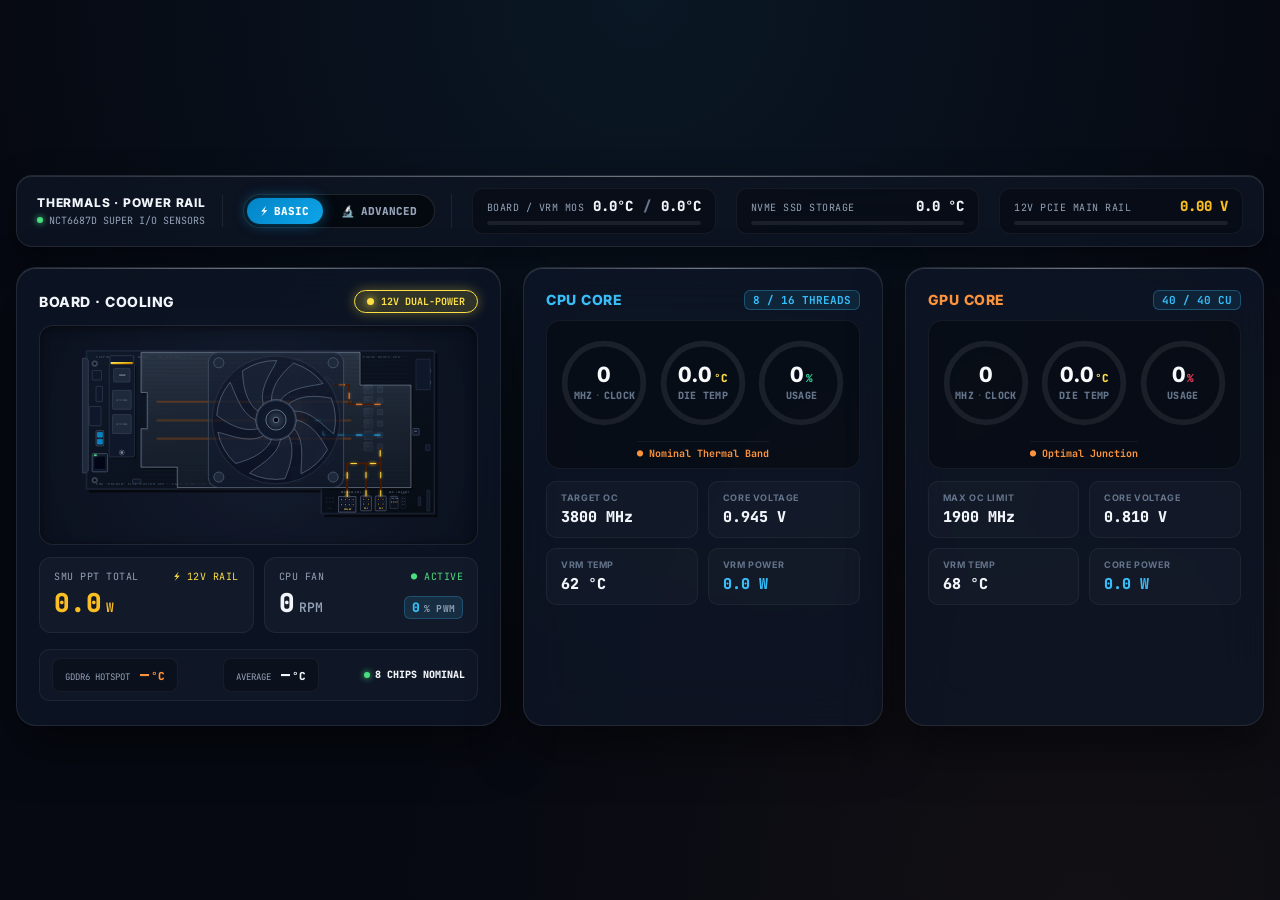
==== commit 3c05332a: "refactor(ui): Switch mode toggle buttons to English (BASIC / ADVANCED)" ====
--- a/web/v2/index.html
+++ b/web/v2/index.html
@@ -1,4798 +1,4798 @@
-<!DOCTYPE html>-
--
-<html lang="pt-BR">-
--
-<head>-
--
-    <meta charset="utf-8">-
--
-    <meta name="viewport" content="width=device-width, initial-scale=1">-
--
-    <title>AMD BC-250 Telemetry</title>-
--
-    <link rel="icon" type="image/x-icon" href="favicon.ico">-
-    <link rel="icon" type="image/png" sizes="32x32" href="favicon-32x32.png">-
-    <link rel="icon" type="image/png" sizes="16x16" href="favicon-16x16.png">-
-    <link rel="apple-touch-icon" sizes="180x180" href="apple-touch-icon.png">-
-    <link rel="manifest" href="manifest.json">-
-    <meta name="theme-color" content="#060912">-
-    <meta name="mobile-web-app-capable" content="yes">-
-    <meta name="apple-mobile-web-app-capable" content="yes">-
-    <meta name="apple-mobile-web-app-status-bar-style" content="black-translucent">-
-    <meta name="apple-mobile-web-app-title" content="BC-250">-
-    <link rel="stylesheet" href="style.css">-
--
-    <link rel="stylesheet" href="bc250-board.css">-
--
-    <link rel="stylesheet" href="https://fonts.googleapis.com/css2?family=Inter:wght@400;500;600;700;800&family=JetBrains+Mono:wght@400;500;600;700;800&display=swap">-
--
-</head>-
--
-<body>-
--
--
--
-    <!-- Embedded Defs for Laser Chart Gradients -->-
--
-    <svg width="0" height="0" style="position:absolute;">-
--
-        <defs>-
--
-            <linearGradient id="cpu-chart-grad" x1="0%" y1="0%" x2="0%" y2="100%">-
--
-                <stop offset="0%" stop-color="#38bdf8" stop-opacity="0.3"></stop>-
--
-                <stop offset="60%" stop-color="#38bdf8" stop-opacity="0.08"></stop>-
--
-                <stop offset="100%" stop-color="#38bdf8" stop-opacity="0"></stop>-
--
-            </linearGradient>-
--
-            <linearGradient id="gpu-chart-grad" x1="0%" y1="0%" x2="0%" y2="100%">-
--
-                <stop offset="0%" stop-color="#fb923c" stop-opacity="0.3"></stop>-
--
-                <stop offset="60%" stop-color="#fb923c" stop-opacity="0.08"></stop>-
--
-                <stop offset="100%" stop-color="#fb923c" stop-opacity="0"></stop>-
--
-            </linearGradient>-
--
-        </defs>-
--
-    </svg>-
--
--
--
-        <div class="hud-container">-
--
--
--
-        <!-- ================= TOP NAVBAR & MODE SWITCHER ================= -->-
--
-        <span id="hud-mode-badge" style="display:none">TITANIUM BASIC HUD</span>-
--
--
--
-        <!-- ================= TOP HORIZONTAL THERMALS & POWER RAIL DECK ================= -->-
--
-        <section class="thermals-top-deck">-
--
-            <div class="thermals-brand">-
--
-                <div class="thermals-title">-
--
-                    <span>THERMALS · POWER RAIL</span>-
--
-                </div>-
--
-                <div class="thermals-sub">-
--
-                    <span class="status-dot-sm"></span>-
--
-                    <span>NCT6687D SUPER I/O SENSORS</span>-
--
-                </div>-
--
-            </div>-
--
--
--
-            <!-- Mode Switcher (Integrated into Top Strip) -->-
--
-            <div class="mode-switcher-wrap">-
--
-                <div class="mode-switcher" id="dash-mode-switcher" role="tablist" aria-label="Modo de Exibição">-
--
-                    <button class="mode-btn active" id="btn-mode-basic" data-mode="basic" role="tab" aria-selected="true">-
--
-                        <span>⚡</span> BÁSICO-
--
-                    </button>-
--
-                    <button class="mode-btn" id="btn-mode-advanced" data-mode="advanced" role="tab" aria-selected="false">-
--
-                        <span>🔬</span> AVANÇADO-
--
-                    </button>-
--
-                </div>-
--
-            </div>-
--
--
--
-            <div class="thermals-capsules-wrap">-
-            <!-- Capsule 1: Board Temp & VRM MOS -->-
--
-            <div class="top-metric-capsule">-
--
-                <div class="capsule-header">-
--
-                    <span class="capsule-label">BOARD / VRM MOS</span>-
--
-                    <span class="capsule-val">-
--
-                        <span id="v2-board-temp-figure" title="Board temperature" aria-label="Board temperature"><span id="v2-board-temp">0.0</span>°C</span>-
--
-                        <span style="color:#64748b; margin: 0 2px;">/</span>-
--
-                        <span id="v2-vrmmos-temp-figure" title="VRM MOS temperature" aria-label="VRM MOS temperature"><span id="v2-vrmmos-temp">0.0</span>°C</span>-
--
-                    </span>-
--
-                </div>-
--
-                <div class="capsule-bar" title="Average of the two displayed temperatures"><div class="capsule-bar-fill" id="v2-board-temp-bar" data-max="100"></div></div>-
--
-            </div>-
--
--
--
-            <!-- Capsule 2: NVMe SSD Temp -->-
--
-            <div class="top-metric-capsule">-
--
-                <div class="capsule-header">-
--
-                    <span class="capsule-label">NVMe SSD STORAGE</span>-
--
-                    <span class="capsule-val" id="v2-nvme-temp-figure"><span id="v2-nvme-temp">0.0</span> °C</span>-
--
-                </div>-
--
-                <div class="capsule-bar"><div class="capsule-bar-fill accent-cpu" id="v2-nvme-temp-bar" data-max="85"></div></div>-
--
-            </div>-
--
--
--
-            <!-- Capsule 3: 12V PCIe Supply Rail -->-
--
-            <div class="top-metric-capsule">-
--
-                <div class="capsule-header">-
--
-                    <span class="capsule-label">12V PCIE MAIN RAIL</span>-
--
-                    <span class="capsule-val gold"><span id="v2-rail-vin">0.00</span> V</span>-
--
-                </div>-
--
-                <div class="capsule-bar"><div class="capsule-bar-fill accent-gold" id="v2-rail-vin-bar" data-max="13"></div></div>-
--
-            </div>-
--
-            </div>-
-        </section>-
--
--
--
-        <!-- ================= MAIN 3-CARD TELEMETRY GRID ================= -->-
--
-        <main class="hud-grid" id="v2-board-grid">-
--
--
--
-            <!-- ================= CARD 1: BOARD · COOLING ================= -->-
--
-            <section class="studio-card accent-good card-board-column">-
--
-                <!-- Header -->-
--
-                    <div class="card-header">-
--
-                        <div class="card-title accent-board">-
--
-                            <span>BOARD · COOLING</span>-
--
-                        </div>-
--
-                        <div class="mfit-toggle active" id="v2-microfit-toggle" role="button" tabindex="0" title="Toggle Auxiliary 12V Micro-Fit Power Flow">-
--
-                            <span class="dot"></span>-
--
-                            <span>12V DUAL-POWER</span>-
--
-                        </div>-
--
-                    </div>-
--
--
--
-                    <!-- 1. BC-250 BOARD SVG (MOVED TO TOP PER USER REQUEST) -->-
--
-                    <div class="board-svg-recess">-
--
-                        <svg id="bc250-board" viewBox="0 0 900 424" width="100%" role="img" aria-label="AMD BC-250 board">-
--
-                    <defs>-
--
-                        <!-- APU Heat Glow Gradients -->-
--
-                        <radialGradient id="bc-heat-grad">-
--
-                            <stop offset="0%" stop-color="#ffd166" stop-opacity="1"></stop>-
--
-                            <stop offset="28%" stop-color="#ff7a2f" stop-opacity=".8"></stop>-
--
-                            <stop offset="62%" stop-color="#fb923c" stop-opacity=".35"></stop>-
--
-                            <stop offset="100%" stop-color="#fb923c" stop-opacity="0"></stop>-
--
-                        </radialGradient>-
--
-                        <radialGradient id="bc-heat-grad-warn">-
--
-                            <stop offset="0%" stop-color="#fff3c4" stop-opacity="1"></stop>-
--
-                            <stop offset="28%" stop-color="#fbbf24" stop-opacity=".85"></stop>-
--
-                            <stop offset="62%" stop-color="#fbbf24" stop-opacity=".4"></stop>-
--
-                            <stop offset="100%" stop-color="#fbbf24" stop-opacity="0"></stop>-
--
-                        </radialGradient>-
--
-                        <radialGradient id="bc-heat-grad-crit">-
--
-                            <stop offset="0%" stop-color="#ffd6dc" stop-opacity="1"></stop>-
--
-                            <stop offset="28%" stop-color="#fb7185" stop-opacity=".85"></stop>-
--
-                            <stop offset="62%" stop-color="#fb7185" stop-opacity=".4"></stop>-
--
-                            <stop offset="100%" stop-color="#fb7185" stop-opacity="0"></stop>-
--
-                        </radialGradient>-
--
--
--
-                        <!-- VRM Glows -->-
--
-                        <radialGradient id="bc-vrm-blue"><stop offset="0%" stop-color="#38bdf8" stop-opacity=".95"></stop><stop offset="100%" stop-color="#38bdf8" stop-opacity="0"></stop></radialGradient>-
--
-                        <radialGradient id="bc-vrm-orange"><stop offset="0%" stop-color="#fb923c" stop-opacity=".95"></stop><stop offset="100%" stop-color="#fb923c" stop-opacity="0"></stop></radialGradient>-
--
--
--
-                        <!-- Realistic Materials & Shaders -->-
--
-                        <!-- PCB Matte Substrate -->-
--
-                        <linearGradient id="bc-pcb-grad" x1="0" y1="0" x2="1" y2="1">-
--
-                            <stop offset="0%" stop-color="#0f1929"></stop>-
--
-                            <stop offset="50%" stop-color="#0b121e"></stop>-
--
-                            <stop offset="100%" stop-color="#070c14"></stop>-
--
-                        </linearGradient>-
--
--
--
-                        <!-- Die Mirror Finish -->-
--
-                        <linearGradient id="bc-die-silicon" x1="0" y1="0" x2="1" y2="1">-
--
-                            <stop offset="0%" stop-color="#2a3c5a"></stop>-
--
-                            <stop offset="35%" stop-color="#141c2b"></stop>-
--
-                            <stop offset="50%" stop-color="#384f75"></stop>-
--
-                            <stop offset="70%" stop-color="#0e1522"></stop>-
--
-                            <stop offset="100%" stop-color="#1e2c44"></stop>-
--
-                        </linearGradient>-
--
--
--
-                        <!-- Heatsink Fin Aluminum -->-
--
-                        <linearGradient id="bc-fin-stack" x1="0" y1="0" x2="0" y2="1">-
--
-                            <stop offset="0%" stop-color="#475569" stop-opacity=".55"></stop>-
--
-                            <stop offset="50%" stop-color="#334155" stop-opacity=".45"></stop>-
--
-                            <stop offset="100%" stop-color="#1e293b" stop-opacity=".50"></stop>-
--
-                        </linearGradient>-
--
--
--
-                        <!-- Metallic Gold Contacts -->-
--
-                        <linearGradient id="bc-gold" x1="0" y1="0" x2="1" y2="1">-
--
-                            <stop offset="0%" stop-color="#fef08a"></stop>-
--
-                            <stop offset="50%" stop-color="#eab308"></stop>-
--
-                            <stop offset="100%" stop-color="#a16207"></stop>-
--
-                        </linearGradient>-
--
--
--
-                        <!-- Alloy Choke Metal -->-
--
-                        <linearGradient id="bc-choke-metal" x1="0" y1="0" x2="1" y2="1">-
--
-                            <stop offset="0%" stop-color="#334155"></stop>-
--
-                            <stop offset="50%" stop-color="#1e293b"></stop>-
--
-                            <stop offset="100%" stop-color="#0f172a"></stop>-
--
-                        </linearGradient>-
--
--
--
-                        <!-- GDDR6 Chip Body -->-
--
-                        <linearGradient id="bc-chip-body" x1="0" y1="0" x2="1" y2="1">-
--
-                            <stop offset="0%" stop-color="#1e293b"></stop>-
--
-                            <stop offset="100%" stop-color="#0a0f1d"></stop>-
--
-                        </linearGradient>-
--
--
--
-                        <!-- Fan Rotor Specular -->-
--
-                        <radialGradient id="bc-rotor-grad">-
--
-                            <stop offset="0%" stop-color="#334155"></stop>-
--
-                            <stop offset="70%" stop-color="#1e293b"></stop>-
--
-                            <stop offset="100%" stop-color="#0f172a"></stop>-
--
-                        </radialGradient>-
--
--
--
-                        <!-- Micro Circuit Pattern -->-
--
-                        <pattern id="bc-pcb-grid" width="20" height="20" patternUnits="userSpaceOnUse">-
--
-                            <path d="M 20 0 L 0 0 0 20" fill="none" stroke="rgba(56, 189, 248, 0.025)" stroke-width="0.7"></path>-
--
-                            <circle cx="10" cy="10" r="0.8" fill="rgba(255, 255, 255, 0.04)"></circle>-
--
-                        </pattern>-
--
--
--
-                        <!-- Memory Gradients (0-7) -->-
--
-                        <radialGradient id="bc-memory-gradient-0" color="#38bdf8">-
--
-                            <stop offset="0%" stop-color="currentColor" stop-opacity=".85"></stop>-
--
-                            <stop offset="45%" stop-color="currentColor" stop-opacity=".5"></stop>-
--
-                            <stop offset="100%" stop-color="currentColor" stop-opacity="0"></stop>-
--
-                        </radialGradient>-
--
-                        <radialGradient id="bc-memory-gradient-1" color="#38bdf8">-
--
-                            <stop offset="0%" stop-color="currentColor" stop-opacity=".85"></stop>-
--
-                            <stop offset="45%" stop-color="currentColor" stop-opacity=".5"></stop>-
--
-                            <stop offset="100%" stop-color="currentColor" stop-opacity="0"></stop>-
--
-                        </radialGradient>-
--
-                        <radialGradient id="bc-memory-gradient-2" color="#38bdf8">-
--
-                            <stop offset="0%" stop-color="currentColor" stop-opacity=".85"></stop>-
--
-                            <stop offset="45%" stop-color="currentColor" stop-opacity=".5"></stop>-
--
-                            <stop offset="100%" stop-color="currentColor" stop-opacity="0"></stop>-
--
-                        </radialGradient>-
--
-                        <radialGradient id="bc-memory-gradient-3" color="#38bdf8">-
--
-                            <stop offset="0%" stop-color="currentColor" stop-opacity=".85"></stop>-
--
-                            <stop offset="45%" stop-color="currentColor" stop-opacity=".5"></stop>-
--
-                            <stop offset="100%" stop-color="currentColor" stop-opacity="0"></stop>-
--
-                        </radialGradient>-
--
-                        <radialGradient id="bc-memory-gradient-4" color="#38bdf8">-
--
-                            <stop offset="0%" stop-color="currentColor" stop-opacity=".85"></stop>-
--
-                            <stop offset="45%" stop-color="currentColor" stop-opacity=".5"></stop>-
--
-                            <stop offset="100%" stop-color="currentColor" stop-opacity="0"></stop>-
--
-                        </radialGradient>-
--
-                        <radialGradient id="bc-memory-gradient-5" color="#38bdf8">-
--
-                            <stop offset="0%" stop-color="currentColor" stop-opacity=".85"></stop>-
--
-                            <stop offset="45%" stop-color="currentColor" stop-opacity=".5"></stop>-
--
-                            <stop offset="100%" stop-color="currentColor" stop-opacity="0"></stop>-
--
-                        </radialGradient>-
--
-                        <radialGradient id="bc-memory-gradient-6" color="#38bdf8">-
--
-                            <stop offset="0%" stop-color="currentColor" stop-opacity=".85"></stop>-
--
-                            <stop offset="45%" stop-color="currentColor" stop-opacity=".5"></stop>-
--
-                            <stop offset="100%" stop-color="currentColor" stop-opacity="0"></stop>-
--
-                        </radialGradient>-
--
-                        <radialGradient id="bc-memory-gradient-7" color="#38bdf8">-
--
-                            <stop offset="0%" stop-color="currentColor" stop-opacity=".85"></stop>-
--
-                            <stop offset="45%" stop-color="currentColor" stop-opacity=".5"></stop>-
--
-                            <stop offset="100%" stop-color="currentColor" stop-opacity="0"></stop>-
--
-                        </radialGradient>-
--
-                    </defs>-
--
--
--
-                    <!-- Realistic BC-250 Board Group -->-
--
-                    <g id="bc-iso">-
--
-                        <!-- Drop Shadow for PCB -->-
--
-                        <polygon points="587.2,330.2 74.4,330.2 74.4,28.2 833.7,28.2 833.7,383.9 587.2,383.9" fill="#000" opacity=".6" transform="translate(6,7)"></polygon>-
--
--
--
-                        <!-- Main PCB Board Body -->-
--
-                        <polygon points="587.2,330.2 74.4,330.2 74.4,28.2 833.7,28.2 833.7,383.9 587.2,383.9" fill="url(#bc-pcb-grad)" stroke="#1e293b" stroke-width="2"></polygon>-
--
-                        <!-- Inner PCB Bevel Contour -->-
--
-                        <polygon points="585.2,328.2 76.4,328.2 76.4,30.2 831.7,30.2 831.7,381.9 585.2,381.9" fill="url(#bc-pcb-grid)" stroke="#334155" stroke-width="0.8" opacity=".7"></polygon>-
--
--
--
-                        <!-- High-Tech Silkscreen Branding & Technical Markings -->-
--
-                        <g font-family="'JetBrains Mono', monospace" font-size="6" fill="#475569" font-weight="700" letter-spacing="1">-
--
-                            <text x="96" y="44">SAPPHIRE COMPUTE BLADE · BC-250 REV 1.2</text>-
--
-                            <text x="96" y="322">AMD "OBERON" FLCL CUSTOM APU · 16GB GDDR6 256-BIT</text>-
--
-                            <text x="710" y="44" text-anchor="middle">10-PHASE DRMOS VRM</text>-
--
-                            <text x="651.2" y="338" text-anchor="middle" fill="#64748b" font-size="5">PRI: +12V_PCIe</text>-
--
-                            <text x="756.0" y="338" text-anchor="middle" fill="#64748b" font-size="5">AUX: +12V_MFIT</text>-
--
-                        </g>-
--
--
--
-                        <!-- Board Ground Stitch Vias & Mounting Holes -->-
--
-                        <g>-
--
-                            <!-- Mounting Hole 1 (Bottom Left) -->-
--
-                            <circle cx="93.1" cy="310.6" r="6.0" fill="none" stroke="#64748b" stroke-width="1.2"></circle>-
--
-                            <circle cx="93.1" cy="310.6" r="3.8" fill="#030712" stroke="#94a3b8" stroke-width="0.8"></circle>-
--
-                            <!-- Mounting Hole 2 (Top Left) -->-
--
-                            <circle cx="93.1" cy="56.5" r="6.0" fill="none" stroke="#64748b" stroke-width="1.2"></circle>-
--
-                            <circle cx="93.1" cy="56.5" r="3.8" fill="#030712" stroke="#94a3b8" stroke-width="0.8"></circle>-
--
-                            <!-- Mounting Hole 3 (Top Right) -->-
--
-                            <circle cx="819.0" cy="97.5" r="6.0" fill="none" stroke="#64748b" stroke-width="1.2"></circle>-
--
-                            <circle cx="819.0" cy="97.5" r="3.8" fill="#030712" stroke="#94a3b8" stroke-width="0.8"></circle>-
--
-                            <!-- Mounting Hole 4 (Mid Right) -->-
--
-                            <circle cx="819.0" cy="72.1" r="6.0" fill="none" stroke="#64748b" stroke-width="1.2"></circle>-
--
-                            <circle cx="819.0" cy="72.1" r="3.8" fill="#030712" stroke="#94a3b8" stroke-width="0.8"></circle>-
--
-                        </g>-
--
--
--
-                        <!-- Rear I/O Shield Plate (Left Side) -->-
--
-                        <polygon points="74.7,294.7 79.0,290.4 79.0,49.0 74.7,44.7 66.2,44.7 66.2,294.7" fill="#1e293b" stroke="#475569" stroke-width="1.2"></polygon>-
--
-                        <!-- RJ-45 Gigabit Ethernet Port -->-
--
-                        <rect x="87.5" y="252.7" width="33.6" height="39.5" rx="2" fill="#0f172a" stroke="#64748b" stroke-width="1.2"></rect>-
--
-                        <rect x="91.5" y="258.0" width="25.6" height="28.9" rx="1.5" fill="#020617" stroke="#334155" stroke-width="0.8"></rect>-
--
-                        <rect id="bc-lan-led" x="91.3" y="254.5" width="6" height="3.5" rx="1" fill="#4ade80" opacity=".95" filter="drop-shadow(0 0 2px #4ade80)"></rect>-
--
-                        <!-- USB 3.0 Dual Ports -->-
--
-                        <rect x="95.9" y="202.4" width="16.7" height="33.4" rx="2" fill="#0f172a" stroke="#64748b" stroke-width="1"></rect>-
--
-                        <rect x="98.5" y="206.0" width="11.5" height="11.0" rx="1" fill="#0284c7" stroke="#38bdf8" stroke-width="0.6"></rect>-
--
-                        <rect x="98.5" y="221.0" width="11.5" height="11.0" rx="1" fill="#0284c7" stroke="#38bdf8" stroke-width="0.6"></rect>-
--
-                        <!-- Display / Debug Connectors -->-
--
-                        <rect x="95.9" y="105.9" width="14.2" height="33.3" rx="1.5" fill="#0f172a" stroke="#475569"></rect>-
--
-                        <rect x="81.1" y="149.9" width="25.6" height="41.9" rx="1.5" fill="#0f172a" stroke="#475569"></rect>-
--
-                        <rect x="87.7" y="71.7" width="20.2" height="20.4" rx="1.5" fill="#0f172a" stroke="#475569"></rect>-
--
-                        <rect x="126.3" y="39.2" width="51.6" height="19.2" rx="1.5" fill="#0f172a" stroke="#475569"></rect>-
--
-                        <rect x="175.5" y="308.2" width="18.1" height="9.7" rx="1.5" fill="#0f172a" stroke="#475569"></rect>-
--
--
--
-                        <!-- High-Speed M.2 2280 NVMe SSD (Left Area) -->-
--
-                        <g id="bc-m2">-
--
-                            <rect x="124.7" y="56.6" width="54.8" height="203.3" rx="2.5" fill="#000" opacity=".4" transform="translate(4,4)"></rect>-
--
-                            <rect x="124.7" y="56.6" width="54.8" height="203.3" rx="2.5" fill="#0f172a" stroke="#334155" stroke-width="1.2"></rect>-
--
-                            <!-- M.2 Gold Edge Connector -->-
--
-                            <rect x="128.0" y="53.0" width="48.0" height="5.0" fill="url(#bc-gold)" rx="1"></rect>-
--
-                            <!-- Controller Chip -->-
--
-                            <rect x="134.2" y="66.9" width="35.8" height="29.7" rx="2" fill="#1e293b" stroke="#475569" stroke-width="1"></rect>-
--
-                            <text x="152.1" y="83" fill="#94a3b8" font-family="'JetBrains Mono', monospace" font-size="5" text-anchor="middle" font-weight="700">PHISON</text>-
--
-                            <!-- NAND Flash Packages -->-
--
-                            <rect x="131.7" y="114.7" width="40.9" height="41.3" rx="2" fill="#1e293b" stroke="#475569" stroke-width="1"></rect>-
--
-                            <text x="152.1" y="137" fill="#64748b" font-family="'JetBrains Mono', monospace" font-size="5" text-anchor="middle">3D TLC NAND</text>-
--
-                            <rect x="131.7" y="167.6" width="40.9" height="41.3" rx="2" fill="#1e293b" stroke="#475569" stroke-width="1"></rect>-
--
-                            <text x="152.1" y="190" fill="#64748b" font-family="'JetBrains Mono', monospace" font-size="5" text-anchor="middle">3D TLC NAND</text>-
--
-                            <!-- Standoff Screw Mount -->-
--
-                            <circle cx="152.1" cy="250.2" r="5.5" fill="#0f172a" stroke="#64748b" stroke-width="1.2"></circle>-
--
-                            <circle cx="152.1" cy="250.2" r="2.8" fill="#94a3b8"></circle>-
--
-                            <line x1="150" y1="250.2" x2="154.2" y2="250.2" stroke="#334155" stroke-width="0.8"></line>-
--
-                        </g>-
--
--
--
-                        <!-- ================= REAL BC-250 TONGUE CONNECTORS ================= -->-
--
-                        <g id="bc-tongue-connectors">-
--
-                            <!-- Unpopulated Factory Solder Pads (J1000 / J2000) -->-
--
-                            <g opacity=".5">-
--
-                                <circle cx="598.0" cy="349.0" r="1.3" fill="none" stroke="#64748b" stroke-width="0.6"></circle>-
--
-                                <circle cx="605.0" cy="349.0" r="1.3" fill="none" stroke="#64748b" stroke-width="0.6"></circle>-
--
-                                <circle cx="612.0" cy="349.0" r="1.3" fill="none" stroke="#64748b" stroke-width="0.6"></circle>-
--
-                                <circle cx="598.0" cy="358.0" r="1.3" fill="none" stroke="#64748b" stroke-width="0.6"></circle>-
--
-                                <circle cx="605.0" cy="358.0" r="1.3" fill="none" stroke="#64748b" stroke-width="0.6"></circle>-
--
-                                <circle cx="612.0" cy="358.0" r="1.3" fill="none" stroke="#64748b" stroke-width="0.6"></circle>-
--
-                                <text x="605.0" y="373.0" fill="#475569" font-size="4.2" font-family="'JetBrains Mono', monospace" text-anchor="middle">J1000</text>-
--
-                            </g>-
--
--
--
-                            <!-- CONNECTOR 1: PCIe 8-Pin Main 12V Power (Center: 643.0) -->-
--
-                            <g id="bc-pcie-socket">-
--
-                                <polygon points="624.0,346.0 624.0,380.0 662.0,380.0 662.0,346.0" fill="#0b111e" stroke="#64748b" stroke-width="1.3"></polygon>-
--
-                                <rect x="638.0" y="343.5" width="10.0" height="3.0" rx="0.6" fill="#1e293b" stroke="#64748b" stroke-width="0.8"></rect>-
--
-                                <!-- 8 Pin Terminals (2x4) -->-
--
-                                <g fill="#020617" stroke="#334155" stroke-width="0.7">-
--
-                                    <rect x="627.0" y="349.0" width="7.2" height="8.0" rx="0.8"></rect>-
--
-                                    <rect x="635.5" y="349.0" width="7.2" height="8.0" rx="0.8"></rect>-
--
-                                    <rect x="644.0" y="349.0" width="7.2" height="8.0" rx="0.8"></rect>-
--
-                                    <rect x="652.5" y="349.0" width="7.2" height="8.0" rx="0.8"></rect>-
--
-                                    <rect x="627.0" y="360.0" width="7.2" height="8.0" rx="0.8"></rect>-
--
-                                    <rect x="635.5" y="360.0" width="7.2" height="8.0" rx="0.8"></rect>-
--
-                                    <rect x="644.0" y="360.0" width="7.2" height="8.0" rx="0.8"></rect>-
--
-                                    <rect x="652.5" y="360.0" width="7.2" height="8.0" rx="0.8"></rect>-
--
-                                </g>-
--
-                                <g fill="url(#bc-gold)">-
--
-                                    <circle cx="630.6" cy="353.0" r="1.3"></circle><circle cx="639.1" cy="353.0" r="1.3"></circle><circle cx="647.6" cy="353.0" r="1.3"></circle><circle cx="656.1" cy="353.0" r="1.3"></circle>-
--
-                                    <circle cx="630.6" cy="364.0" r="1.3"></circle><circle cx="639.1" cy="364.0" r="1.3"></circle><circle cx="647.6" cy="364.0" r="1.3"></circle><circle cx="656.1" cy="364.0" r="1.3"></circle>-
--
-                                </g>-
--
-                                <text x="643.0" y="375.0" fill="#fde047" font-size="4.8" font-family="'JetBrains Mono', monospace" text-anchor="middle" font-weight="700">PCIe 8P</text>-
--
-                            </g>-
--
--
--
-                            <!-- CONNECTOR 2: Micro-Fit 3.0 #1 Aux 12V Power (Center: 684.0) -->-
--
-                            <g id="bc-microfit-socket-1">-
--
-                                <rect x="672.0" y="345.0" width="24.0" height="32.0" rx="2" fill="#0b111e" stroke="#64748b" stroke-width="1.2"></rect>-
--
-                                <rect x="679.5" y="342.5" width="9.0" height="3.0" rx="0.6" fill="#1e293b" stroke="#64748b" stroke-width="0.8"></rect>-
--
-                                <g fill="#020617" stroke="#334155" stroke-width="0.7">-
--
-                                    <rect x="675.0" y="348.0" width="8.2" height="8.0" rx="0.8"></rect>-
--
-                                    <rect x="685.0" y="348.0" width="8.2" height="8.0" rx="0.8"></rect>-
--
-                                    <rect x="675.0" y="358.5" width="8.2" height="8.0" rx="0.8"></rect>-
--
-                                    <rect x="685.0" y="358.5" width="8.2" height="8.0" rx="0.8"></rect>-
--
-                                </g>-
--
-                                <g fill="url(#bc-gold)">-
--
-                                    <circle cx="679.1" cy="352.0" r="1.3"></circle><circle cx="689.1" cy="352.0" r="1.3"></circle>-
--
-                                    <circle cx="679.1" cy="362.5" r="1.3"></circle><circle cx="689.1" cy="362.5" r="1.3"></circle>-
--
-                                </g>-
--
-                                <text x="684.0" y="373.0" fill="#fde047" font-size="4.5" font-family="'JetBrains Mono', monospace" text-anchor="middle" font-weight="700">MF-1</text>-
--
-                            </g>-
--
--
--
-                            <!-- CONNECTOR 3: Micro-Fit 3.0 #2 Aux 12V Power (Center: 716.0) - EXACT CLONE OF MF-1 -->-
--
-                            <g id="bc-microfit-socket-2">-
--
-                                <rect x="704.0" y="345.0" width="24.0" height="32.0" rx="2" fill="#0b111e" stroke="#64748b" stroke-width="1.2"></rect>-
--
-                                <rect x="711.5" y="342.5" width="9.0" height="3.0" rx="0.6" fill="#1e293b" stroke="#64748b" stroke-width="0.8"></rect>-
--
-                                <g fill="#020617" stroke="#334155" stroke-width="0.7">-
--
-                                    <rect x="707.0" y="348.0" width="8.2" height="8.0" rx="0.8"></rect>-
--
-                                    <rect x="717.0" y="348.0" width="8.2" height="8.0" rx="0.8"></rect>-
--
-                                    <rect x="707.0" y="358.5" width="8.2" height="8.0" rx="0.8"></rect>-
--
-                                    <rect x="717.0" y="358.5" width="8.2" height="8.0" rx="0.8"></rect>-
--
-                                </g>-
--
-                                <g fill="url(#bc-gold)">-
--
-                                    <circle cx="711.1" cy="352.0" r="1.3"></circle><circle cx="721.1" cy="352.0" r="1.3"></circle>-
--
-                                    <circle cx="711.1" cy="362.5" r="1.3"></circle><circle cx="721.1" cy="362.5" r="1.3"></circle>-
--
-                                </g>-
--
-                                <text x="716.0" y="373.0" fill="#fde047" font-size="4.5" font-family="'JetBrains Mono', monospace" text-anchor="middle" font-weight="700">MF-2</text>-
--
-                            </g>-
--
--
--
-                            <!-- CONNECTOR 4: CPU_FAN1 (4-Pin PWM Fan Header, Center: 745.0) -->-
--
-                            <g id="bc-fan-header">-
--
-                                <rect x="736.0" y="346.0" width="18.0" height="26.0" rx="1.5" fill="#0b111e" stroke="#475569" stroke-width="1"></rect>-
--
-                                <rect x="738.0" y="344.5" width="14.0" height="2.0" fill="#334155"></rect>-
--
-                                <g fill="url(#bc-gold)">-
--
-                                    <circle cx="739.5" cy="358.0" r="1.2"></circle>-
--
-                                    <circle cx="743.5" cy="358.0" r="1.2"></circle>-
--
-                                    <circle cx="747.5" cy="358.0" r="1.2"></circle>-
--
-                                    <circle cx="751.5" cy="358.0" r="1.2"></circle>-
--
-                                </g>-
--
-                                <text x="745.0" y="352.0" fill="#94a3b8" font-size="3.6" font-family="'JetBrains Mono', monospace" text-anchor="middle" font-weight="700">CPU_FAN</text>-
--
-                            </g>-
--
--
--
-                            <!-- CONNECTOR 5: J4003 Front Panel Header -->-
--
-                            <g id="bc-header-j4003" opacity=".6">-
--
-                                <rect x="760.0" y="346.0" width="10.0" height="26.0" rx="1" fill="#0b111e" stroke="#334155" stroke-width="0.8"></rect>-
--
-                                <circle cx="763.0" cy="351.0" r="1.0" fill="#94a3b8"></circle><circle cx="767.0" cy="351.0" r="1.0" fill="#94a3b8"></circle>-
--
-                                <circle cx="763.0" cy="357.0" r="1.0" fill="#94a3b8"></circle><circle cx="767.0" cy="357.0" r="1.0" fill="#94a3b8"></circle>-
--
-                                <circle cx="763.0" cy="363.0" r="1.0" fill="#94a3b8"></circle><circle cx="767.0" cy="363.0" r="1.0" fill="#94a3b8"></circle>-
--
-                                <text x="765.0" y="341.0" fill="#64748b" font-size="3.5" font-family="'JetBrains Mono', monospace" text-anchor="middle">J4003</text>-
--
-                            </g>-
--
-                        </g>-
--
--
--
-                        <!-- Auxiliary Edge Connectors -->-
--
-                        <rect x="797.8" y="346.7" width="5.4" height="19.3" rx="1" fill="#0f172a" stroke="#334155"></rect>-
--
-                        <rect x="816.6" y="332.3" width="6.3" height="45.2" rx="1" fill="#0f172a" stroke="#334155"></rect>-
--
-                        <rect x="813.9" y="233.1" width="9.1" height="12.9" rx="1" fill="#0f172a" stroke="#334155"></rect>-
--
-                        <polygon points="823.8,46.9 792.8,46.9 792.8,113.2 823.8,113.2" fill="#0f172a" stroke="#334155" stroke-width="1"></polygon>-
--
--
--
-                        <!-- ================= APU & GDDR6 CORE SUB-ASSEMBLY ================= -->-
--
-                        <!-- High-Speed Serpentine Data Bus: APU to GDDR6 (Matched Differential Traces) -->-
--
-                        <g stroke="#0284c7" stroke-width="1.2" fill="none" opacity=".5" stroke-linecap="round">-
--
-                            <path d="M480 140 Q 450 140, 425 115"></path>-
--
-                            <path d="M470 140 Q 450 120, 420 110"></path>-
--
-                            <path d="M530 140 Q 560 140, 585 115"></path>-
--
-                            <path d="M540 140 Q 560 120, 590 110"></path>-
--
-                            <path d="M480 220 Q 450 220, 425 245"></path>-
--
-                            <path d="M470 220 Q 450 240, 420 250"></path>-
--
-                            <path d="M530 220 Q 560 220, 585 245"></path>-
--
-                            <path d="M540 220 Q 560 240, 590 250"></path>-
--
-                            <path d="M472.9 140 L 472.9 80"></path>-
--
-                            <path d="M534.4 140 L 534.4 80"></path>-
--
-                            <path d="M472.9 220 L 472.9 280"></path>-
--
-                            <path d="M534.4 220 L 534.4 280"></path>-
--
-                        </g>-
--
--
--
-                        <!-- GDDR6 Memory Chips Base ICs (8 Packages surrounding APU) -->-
--
-                        <g>-
--
-                            <!-- Chip 0 (U27) -->-
--
-                            <rect x="399.3" y="241.5" width="24.3" height="32.4" rx="2" transform="rotate(45 411.5 257.7)" fill="url(#bc-chip-body)" stroke="#475569" stroke-width="1"></rect>-
--
-                            <!-- Chip 1 (U29) -->-
--
-                            <rect x="460.7" y="280.9" width="24.3" height="32.4" rx="2" fill="url(#bc-chip-body)" stroke="#475569" stroke-width="1"></rect>-
--
-                            <!-- Chip 2 (U31) -->-
--
-                            <rect x="522.3" y="280.9" width="24.3" height="32.4" rx="2" fill="url(#bc-chip-body)" stroke="#475569" stroke-width="1"></rect>-
--
-                            <!-- Chip 3 (U33) -->-
--
-                            <rect x="583.7" y="241.5" width="24.3" height="32.4" rx="2" transform="rotate(-45 595.9 257.7)" fill="url(#bc-chip-body)" stroke="#475569" stroke-width="1"></rect>-
--
-                            <!-- Chip 4 (U43) -->-
--
-                            <rect x="583.7" y="86.5" width="24.3" height="32.4" rx="2" transform="rotate(45 595.9 102.7)" fill="url(#bc-chip-body)" stroke="#475569" stroke-width="1"></rect>-
--
-                            <!-- Chip 5 (U41) -->-
--
-                            <rect x="522.3" y="47.1" width="24.3" height="32.4" rx="2" fill="url(#bc-chip-body)" stroke="#475569" stroke-width="1"></rect>-
--
-                            <!-- Chip 6 (U39) -->-
--
-                            <rect x="460.7" y="47.1" width="24.3" height="32.4" rx="2" fill="url(#bc-chip-body)" stroke="#475569" stroke-width="1"></rect>-
--
-                            <!-- Chip 7 (U37) -->-
--
-                            <rect x="399.3" y="86.5" width="24.3" height="32.4" rx="2" transform="rotate(-45 411.5 102.7)" fill="url(#bc-chip-body)" stroke="#475569" stroke-width="1"></rect>-
--
-                        </g>-
--
--
--
-                        <!-- APU Substrate Carrier Package (2197 BGA) -->-
--
-                        <g id="bc-apu-package">-
--
-                            <rect x="450.8" y="126.4" width="105.7" height="107.7" rx="3.5" fill="#0c1726" stroke="#334155" stroke-width="1.8"></rect>-
--
-                            <!-- Ceramic Bypass Capacitor Matrix (MLCC perimeter decoupling) -->-
--
-                            <g fill="#94a3b8" stroke="#475569" stroke-width="0.3">-
--
-                                <!-- Top row MLCC -->-
--
-                                <rect x="463" y="129" width="3.2" height="1.8" rx="0.5"></rect><rect x="469" y="129" width="3.2" height="1.8" rx="0.5"></rect><rect x="475" y="129" width="3.2" height="1.8" rx="0.5"></rect><rect x="481" y="129" width="3.2" height="1.8" rx="0.5"></rect><rect x="487" y="129" width="3.2" height="1.8" rx="0.5"></rect><rect x="517" y="129" width="3.2" height="1.8" rx="0.5"></rect><rect x="523" y="129" width="3.2" height="1.8" rx="0.5"></rect><rect x="529" y="129" width="3.2" height="1.8" rx="0.5"></rect><rect x="535" y="129" width="3.2" height="1.8" rx="0.5"></rect><rect x="541" y="129" width="3.2" height="1.8" rx="0.5"></rect>-
--
-                                <!-- Bottom row MLCC -->-
--
-                                <rect x="463" y="229" width="3.2" height="1.8" rx="0.5"></rect><rect x="469" y="229" width="3.2" height="1.8" rx="0.5"></rect><rect x="475" y="229" width="3.2" height="1.8" rx="0.5"></rect><rect x="481" y="229" width="3.2" height="1.8" rx="0.5"></rect><rect x="487" y="229" width="3.2" height="1.8" rx="0.5"></rect><rect x="517" y="229" width="3.2" height="1.8" rx="0.5"></rect><rect x="523" y="229" width="3.2" height="1.8" rx="0.5"></rect><rect x="529" y="229" width="3.2" height="1.8" rx="0.5"></rect><rect x="535" y="229" width="3.2" height="1.8" rx="0.5"></rect><rect x="541" y="229" width="3.2" height="1.8" rx="0.5"></rect>-
--
-                            </g>-
--
-                            <!-- Exposed Monolithic Silicon Die (Oberon) -->-
--
-                            <rect x="462.9" y="138.7" width="81.5" height="83.1" rx="2" fill="url(#bc-die-silicon)" stroke="#475569" stroke-width="1.2"></rect>-
--
-                            <rect x="464.9" y="140.7" width="77.5" height="79.1" rx="1.5" fill="none" stroke="rgba(255,255,255,0.15)" stroke-width="0.8"></rect>-
--
-                            <!-- Laser Die Silkscreen -->-
--
-                            <text x="503.7" y="174" fill="#94a3b8" font-family="'JetBrains Mono', monospace" font-size="7" font-weight="800" text-anchor="middle" letter-spacing="1.5">AMD OBERON</text>-
--
-                            <text x="503.7" y="184" fill="#64748b" font-family="'JetBrains Mono', monospace" font-size="4.8" text-anchor="middle">CUSTOM APU · 40 CUs</text>-
--
-                            <text x="503.7" y="192" fill="#475569" font-family="'JetBrains Mono', monospace" font-size="4.2" text-anchor="middle">8C / 16T ZEN 2</text>-
--
-                            <!-- Golden Pin 1 Index Indicator -->-
--
-                            <polygon points="454.0,129.5 458.0,129.5 454.0,133.5" fill="url(#bc-gold)"></polygon>-
--
-                        </g>-
--
--
--
-                        <!-- VRM Section: High-Current Chokes & DrMOS Power Stages -->-
--
-                        <!-- 6 GPU Core Chokes + 2 CPU Core Chokes + 2 SOC/Mem Chokes -->-
--
-                        <g id="bc-vrm-chokes">-
--
-                            <rect x="679.4" y="227.5" width="19.3" height="19.3" rx="2" fill="url(#bc-choke-metal)" stroke="#475569" stroke-width="1"></rect>-
--
-                            <text x="689" y="239" fill="#64748b" font-size="4" font-family="'JetBrains Mono', monospace" text-anchor="middle">R15</text>-
--
-                            <rect x="679.4" y="202.8" width="19.3" height="19.3" rx="2" fill="url(#bc-choke-metal)" stroke="#475569" stroke-width="1"></rect>-
--
-                            <text x="689" y="214" fill="#64748b" font-size="4" font-family="'JetBrains Mono', monospace" text-anchor="middle">R15</text>-
--
-                            <rect x="679.4" y="177.8" width="19.3" height="19.3" rx="2" fill="url(#bc-choke-metal)" stroke="#475569" stroke-width="1"></rect>-
--
-                            <text x="689" y="189" fill="#64748b" font-size="4" font-family="'JetBrains Mono', monospace" text-anchor="middle">R15</text>-
--
-                            <rect x="679.4" y="153.0" width="19.3" height="19.3" rx="2" fill="url(#bc-choke-metal)" stroke="#475569" stroke-width="1"></rect>-
--
-                            <text x="689" y="164" fill="#64748b" font-size="4" font-family="'JetBrains Mono', monospace" text-anchor="middle">R15</text>-
--
-                            <rect x="679.4" y="128.2" width="19.3" height="19.3" rx="2" fill="url(#bc-choke-metal)" stroke="#475569" stroke-width="1"></rect>-
--
-                            <text x="689" y="139" fill="#64748b" font-size="4" font-family="'JetBrains Mono', monospace" text-anchor="middle">R15</text>-
--
-                            <rect x="679.4" y="103.6" width="19.3" height="19.3" rx="2" fill="url(#bc-choke-metal)" stroke="#475569" stroke-width="1"></rect>-
--
-                            <text x="689" y="115" fill="#64748b" font-size="4" font-family="'JetBrains Mono', monospace" text-anchor="middle">R15</text>-
--
-                        </g>-
--
--
--
-                        <!-- DrMOS Power Stages Column -->-
--
-                        <g id="bc-vrm-drmos">-
--
-                            <rect x="709.1" y="231.1" width="11.6" height="11.8" rx="1.5" fill="#1e293b" stroke="#64748b" stroke-width="0.8"></rect>-
--
-                            <rect x="709.1" y="206.3" width="11.6" height="11.8" rx="1.5" fill="#1e293b" stroke="#64748b" stroke-width="0.8"></rect>-
--
-                            <rect x="709.1" y="181.4" width="11.6" height="11.8" rx="1.5" fill="#1e293b" stroke="#64748b" stroke-width="0.8"></rect>-
--
-                            <rect x="709.1" y="156.6" width="11.6" height="11.8" rx="1.5" fill="#1e293b" stroke="#64748b" stroke-width="0.8"></rect>-
--
-                            <rect x="709.1" y="131.7" width="11.6" height="11.8" rx="1.5" fill="#1e293b" stroke="#64748b" stroke-width="0.8"></rect>-
--
-                            <rect x="709.1" y="107.2" width="11.6" height="11.8" rx="1.5" fill="#1e293b" stroke="#64748b" stroke-width="0.8"></rect>-
--
-                            <!-- PWM Controller IC (Onsemi / Renesas) -->-
--
-                            <rect x="785.5" y="197.7" width="14.2" height="14.5" rx="2" fill="#0f172a" stroke="#64748b" stroke-width="1"></rect>-
--
-                            <text x="792.6" y="206.5" fill="#94a3b8" font-size="4" font-family="'JetBrains Mono', monospace" text-anchor="middle">PWM</text>-
--
-                        </g>-
--
--
--
-                        <!-- VRM Dynamic Thermal Glows -->-
--
-                        <ellipse id="bc-cpu-vrm-glow" cx="714.9" cy="212.2" rx="34" ry="26" fill="url(#bc-vrm-blue)" opacity="0"></ellipse>-
--
-                        <ellipse id="bc-gpu-vrm-glow" cx="714.9" cy="137.6" rx="38" ry="29" fill="url(#bc-vrm-orange)" opacity="0"></ellipse>-
--
--
--
-                        <!-- Realistic Machined Aluminum Fin Stack Heatsink -->-
--
-                        <g id="bc-heatsink-assembly">-
--
-                            <!-- Footprint shadow -->-
--
-                            <polygon points="207.5,119.4 194.0,119.4 194.0,31.9 671.0,31.9 671.0,103.4 781.9,103.4 781.9,326.5 272.9,326.5 272.9,282.1 194.0,282.1 194.0,198.3 207.5,198.3" fill="#000" opacity=".35" transform="translate(4,5)"></polygon>-
--
-                            <!-- Base Heatsink Shroud -->-
--
-                            <polygon points="207.5,119.4 194.0,119.4 194.0,31.9 671.0,31.9 671.0,103.4 781.9,103.4 781.9,326.5 272.9,326.5 272.9,282.1 194.0,282.1 194.0,198.3 207.5,198.3" fill="url(#bc-fin-stack)" stroke="#64748b" stroke-width="1.4"></polygon>-
--
-                            <!-- Sintered Copper Heatpipes embedded under fin stack -->-
--
-                            <g stroke="#b45309" stroke-width="5" fill="none" opacity=".35" stroke-linecap="round">-
--
-                                <path d="M 230 180 L 650 180"></path>-
--
-                                <path d="M 230 140 L 650 140"></path>-
--
-                                <path d="M 230 220 L 650 220"></path>-
--
-                            </g>-
--
-                            <!-- Fin Array Lines (Precision pitch) -->-
--
-                            <g stroke="#1e293b" stroke-width="1.2" opacity=".45">-
--
-                                <line x1="201.4" y1="317.3" x2="774.5" y2="317.3"></line><line x1="201.4" y1="308.1" x2="774.5" y2="308.1"></line><line x1="201.4" y1="298.9" x2="774.5" y2="298.9"></line><line x1="201.4" y1="289.7" x2="774.5" y2="289.7"></line><line x1="201.4" y1="280.5" x2="774.5" y2="280.5"></line><line x1="201.4" y1="271.2" x2="774.5" y2="271.2"></line><line x1="201.4" y1="262.0" x2="774.5" y2="262.0"></line><line x1="201.4" y1="252.8" x2="774.5" y2="252.8"></line><line x1="201.4" y1="243.6" x2="774.5" y2="243.6"></line><line x1="201.4" y1="234.4" x2="774.5" y2="234.4"></line><line x1="201.4" y1="225.2" x2="774.5" y2="225.2"></line><line x1="201.4" y1="216.0" x2="774.5" y2="216.0"></line><line x1="201.4" y1="206.8" x2="774.5" y2="206.8"></line><line x1="201.4" y1="197.6" x2="774.5" y2="197.6"></line><line x1="201.4" y1="188.4" x2="774.5" y2="188.4"></line><line x1="201.4" y1="179.2" x2="774.5" y2="179.2"></line><line x1="201.4" y1="170.0" x2="774.5" y2="170.0"></line><line x1="201.4" y1="160.8" x2="774.5" y2="160.8"></line><line x1="201.4" y1="151.6" x2="774.5" y2="151.6"></line><line x1="201.4" y1="142.4" x2="774.5" y2="142.4"></line><line x1="201.4" y1="133.2" x2="774.5" y2="133.2"></line><line x1="201.4" y1="124.0" x2="774.5" y2="124.0"></line><line x1="201.4" y1="114.7" x2="774.5" y2="114.7"></line><line x1="201.4" y1="105.5" x2="774.5" y2="105.5"></line><line x1="201.4" y1="96.3" x2="774.5" y2="96.3"></line><line x1="201.4" y1="87.1" x2="774.5" y2="87.1"></line><line x1="201.4" y1="77.9" x2="774.5" y2="77.9"></line><line x1="201.4" y1="68.7" x2="774.5" y2="68.7"></line><line x1="201.4" y1="59.5" x2="774.5" y2="59.5"></line><line x1="201.4" y1="50.3" x2="774.5" y2="50.3"></line><line x1="201.4" y1="41.1" x2="774.5" y2="41.1"></line>-
--
-                            </g>-
--
-                            <!-- Specular Edge Highlight -->-
--
-                            <polygon points="207.5,119.4 194.0,119.4 194.0,31.9 671.0,31.9 671.0,103.4 781.9,103.4 781.9,326.5 272.9,326.5 272.9,282.1 194.0,282.1 194.0,198.3 207.5,198.3" fill="none" stroke="rgba(255,255,255,0.2)" stroke-width="1"></polygon>-
--
-                        </g>-
--
--
--
-                        <!-- APU Dynamic Thermal Heat Glow -->-
--
-                        <ellipse id="bc-heat" cx="503.7" cy="180.2" rx="82" ry="58" fill="url(#bc-heat-grad)" opacity="0.25"></ellipse>-
--
--
--
-                        <!-- ================= ANIMATED CURRENT FLOWS (DUAL POWER) ================= -->-
--
-                        <g id="bc-power-flow-group">-
--
-                            <!-- 1. Primary PCIe 8-Pin Copper Bus Bar & Animated Current (Leaves from center 643.0) -->-
--
-                            <path d="M643.0 346.0 L643.0 274.2 L714.9 274.2 L714.9 241.9" stroke="#451a03" stroke-width="4.5" fill="none" stroke-linecap="round" stroke-linejoin="round"></path>-
--
-                            <path id="bc-power-flow" d="M643.0 346.0 L643.0 274.2 L714.9 274.2 L714.9 241.9" stroke="#fde047" stroke-width="2.4" fill="none" stroke-linecap="round" stroke-linejoin="round" stroke-dasharray="12 28" stroke-opacity=".95"></path>-
--
--
--
-                            <!-- 2 & 3. Dual Micro-Fit 12V Auxiliary Power Flows (Toggled via button / localStorage) -->-
--
-                            <g id="bc-microfit-flow-group" style="display: none;">-
--
-                                <!-- Micro-Fit #1 (MF-1) Flow (Leaves from center 684.0) -->-
--
-                                <path d="M684.0 345.0 L684.0 274.2 L714.9 274.2" stroke="#451a03" stroke-width="3.8" fill="none" stroke-linecap="round" stroke-linejoin="round"></path>-
--
-                                <path id="bc-power-flow-microfit" d="M684.0 345.0 L684.0 274.2 L714.9 274.2" stroke="#fde047" stroke-width="2.2" fill="none" stroke-linecap="round" stroke-linejoin="round" stroke-dasharray="12 28" stroke-opacity=".95"></path>-
--
--
--
-                                <!-- Micro-Fit #2 (MF-2) Flow (Leaves from center 716.0) -->-
--
-                                <path d="M716.0 345.0 L716.0 274.2" stroke="#451a03" stroke-width="3.8" fill="none" stroke-linecap="round" stroke-linejoin="round"></path>-
--
-                                <path id="bc-power-flow-microfit2" d="M716.0 345.0 L716.0 274.2" stroke="#fde047" stroke-width="2.2" fill="none" stroke-linecap="round" stroke-linejoin="round" stroke-dasharray="12 28" stroke-opacity=".95"></path>-
--
-                            </g>-
--
--
--
-                            <!-- VRM to CPU Core Power Delivery (Sky Blue Glow) -->-
--
-                            <path d="M714.9 212.1 L590.3 212.1 L590.3 180.2 L556.5 180.2" stroke="#082f49" stroke-width="3.8" fill="none" stroke-linecap="round" stroke-linejoin="round"></path>-
--
-                            <path id="bc-vrm-flow-cpu" d="M714.9 212.1 L590.3 212.1 L590.3 180.2 L556.5 180.2" stroke="#38bdf8" stroke-width="2.1" fill="none" stroke-linecap="round" stroke-linejoin="round" stroke-dasharray="12 28" stroke-opacity=".95"></path>-
--
--
--
-                            <!-- VRM to GPU Core Power Delivery (Amber Glow) -->-
--
-                            <path d="M714.9 145.1 L647.3 145.1 L647.3 102.7 L615.7 102.7" stroke="#451a03" stroke-width="3.8" fill="none" stroke-linecap="round" stroke-linejoin="round"></path>-
--
-                            <path id="bc-vrm-flow-gpu" d="M714.9 145.1 L647.3 145.1 L647.3 102.7 L615.7 102.7" stroke="#fb923c" stroke-width="2.1" fill="none" stroke-linecap="round" stroke-linejoin="round" stroke-dasharray="12 28" stroke-opacity=".95"></path>-
--
-                        </g>-
--
-                        <!-- ================= HIGH-PERFORMANCE RADIAL FAN ASSEMBLY ================= -->-
--
-                        <g id='bc-fans'>-
--
-                            <g transform='translate(487.9,179.2)'>-
--
-                                <!-- Fan Shroud Frame with Corner Dampening Pads -->-
--
-                                <rect x="-147.3" y="-147.3" width="294.6" height="294.6" rx="22" fill="#0f172a" fill-opacity=".45" stroke="#475569" stroke-width="1.6"></rect>-
--
-                                <circle r="139.2" fill="#020617" fill-opacity=".3" stroke="#334155" stroke-width="1.2"></circle>-
--
-                                <!-- Corner Mounting Screws -->-
--
-                                <g fill="#1e293b" stroke="#64748b" stroke-width="1.2">-
--
-                                    <circle cx="-124.5" cy="-124.5" r="11.0"></circle>-
--
-                                    <circle cx="-124.5" cy="124.5" r="11.0"></circle>-
--
-                                    <circle cx="124.5" cy="-124.5" r="11.0"></circle>-
--
-                                    <circle cx="124.5" cy="124.5" r="11.0"></circle>-
--
-                                </g>-
--
--
--
-                                <!-- Rotating Fan Blades Group -->-
--
-                                <g id="bc-fan1-blades">-
--
-                                    <g fill="#1e293b" fill-opacity=".55" stroke="#64748b" stroke-width="1.4" stroke-linejoin="round">-
--
-                                        <path d="M44.3 0.0 C82.2 8.6 102.2 46.8 112.1 64.7 A129.456 129.456 0 0 1 54.7 117.3 C52.8 99.3 65.1 46.6 39.8 19.4 Z"></path>-
--
-                                        <path d="M27.6 34.6 C44.5 69.6 27.1 109.1 19.3 128.0 A129.456 129.456 0 0 1 -57.6 115.9 C-44.7 103.2 4.2 80.0 9.6 43.2 Z"></path>-
--
-                                        <path d="M-9.9 43.2 C-26.7 78.2 -68.4 89.2 -88.1 94.9 A129.456 129.456 0 0 1 -126.6 27.2 C-108.5 29.4 -59.9 53.1 -27.8 34.5 Z"></path>-
--
-                                        <path d="M-39.9 19.2 C-77.8 27.9 -112.4 2.2 -129.1 -9.7 A129.456 129.456 0 0 1 -100.2 -82.0 C-90.6 -66.5 -78.9 -13.7 -44.3 -0.2 Z"></path>-
--
-                                        <path d="M-39.9 -19.2 C-70.3 -43.4 -71.8 -86.5 -72.9 -107.0 A129.456 129.456 0 0 1 1.6 -129.4 C-4.5 -112.3 -38.4 -70.2 -27.5 -34.8 Z"></path>-
--
-                                        <path d="M-9.9 -43.2 C-9.9 -82.0 22.9 -110.1 38.2 -123.7 A129.456 129.456 0 0 1 102.2 -79.4 C85.0 -73.5 31.0 -73.8 10.1 -43.1 Z"></path>-
--
-                                        <path d="M27.6 -34.6 C58.0 -58.9 100.3 -50.7 120.5 -47.3 A129.456 129.456 0 0 1 125.8 30.4 C110.5 20.6 77.0 -21.8 40.0 -19.0 Z"></path>-
--
-                                    </g>-
--
-                                    <circle r="43.9" fill="url(#bc-rotor-grad)" stroke="#64748b" stroke-width="1.4"></circle>-
--
-                                </g>-
--
--
--
-                                <!-- Center Motor Hub & Specular Cap -->-
--
-                                <circle r="41.8" fill="#0f172a" fill-opacity=".85" stroke="#475569" stroke-width="1.2"></circle>-
--
-                                <circle r="22.0" fill="url(#bc-rotor-grad)" stroke="#94a3b8" stroke-width="1.4"></circle>-
--
-                                <circle r="6.0" fill="#020617" stroke="#cbd5e1" stroke-width="1"></circle>-
--
-                            </g>-
--
-                        </g>-
--
--
--
-                        <!-- GDDR6 Live Thermal Halos & Hotspot Outlines -->-
--
-                        <g id="bc-memory-halos">-
--
-                            <g id="bc-memory-0" class="bc-memory-chip" data-designator="U27" transform="translate(411.5,257.7) rotate(45)" opacity="0">-
--
-                                <title id="bc-memory-title-0">Chip 0 · U27: unavailable</title>-
--
-                                <ellipse id="bc-memory-glow-0" rx="30" ry="35" fill="url(#bc-memory-gradient-0)" opacity="0"></ellipse>-
--
-                                <rect class="bc-memory-hotspot" x="-14.15" y="-18.2" width="28.3" height="36.4" rx="3" fill="none" stroke="#fb923c" stroke-width="2.2" opacity="0"></rect>-
--
-                            </g>-
--
-                            <g id="bc-memory-1" class="bc-memory-chip" data-designator="U29" transform="translate(472.9,297.1) rotate(0)" opacity="0">-
--
-                                <title id="bc-memory-title-1">Chip 1 · U29: unavailable</title>-
--
-                                <ellipse id="bc-memory-glow-1" rx="30" ry="35" fill="url(#bc-memory-gradient-1)" opacity="0"></ellipse>-
--
-                                <rect class="bc-memory-hotspot" x="-14.15" y="-18.2" width="28.3" height="36.4" rx="3" fill="none" stroke="#fb923c" stroke-width="2.2" opacity="0"></rect>-
--
-                            </g>-
--
-                            <g id="bc-memory-2" class="bc-memory-chip" data-designator="U31" transform="translate(534.4,297.1) rotate(0)" opacity="0">-
--
-                                <title id="bc-memory-title-2">Chip 2 · U31: unavailable</title>-
--
-                                <ellipse id="bc-memory-glow-2" rx="30" ry="35" fill="url(#bc-memory-gradient-2)" opacity="0"></ellipse>-
--
-                                <rect class="bc-memory-hotspot" x="-14.15" y="-18.2" width="28.3" height="36.4" rx="3" fill="none" stroke="#fb923c" stroke-width="2.2" opacity="0"></rect>-
--
-                            </g>-
--
-                            <g id="bc-memory-3" class="bc-memory-chip" data-designator="U33" transform="translate(595.9,257.7) rotate(-45)" opacity="0">-
--
-                                <title id="bc-memory-title-3">Chip 3 · U33: unavailable</title>-
--
-                                <ellipse id="bc-memory-glow-3" rx="30" ry="35" fill="url(#bc-memory-gradient-3)" opacity="0"></ellipse>-
--
-                                <rect class="bc-memory-hotspot" x="-14.15" y="-18.2" width="28.3" height="36.4" rx="3" fill="none" stroke="#fb923c" stroke-width="2.2" opacity="0"></rect>-
--
-                            </g>-
--
-                            <g id="bc-memory-4" class="bc-memory-chip" data-designator="U43" transform="translate(595.9,102.7) rotate(45)" opacity="0">-
--
-                                <title id="bc-memory-title-4">Chip 4 · U43: unavailable</title>-
--
-                                <ellipse id="bc-memory-glow-4" rx="30" ry="35" fill="url(#bc-memory-gradient-4)" opacity="0"></ellipse>-
--
-                                <rect class="bc-memory-hotspot" x="-14.15" y="-18.2" width="28.3" height="36.4" rx="3" fill="none" stroke="#fb923c" stroke-width="2.2" opacity="0"></rect>-
--
-                            </g>-
--
-                            <g id="bc-memory-5" class="bc-memory-chip" data-designator="U41" transform="translate(534.4,63.3) rotate(0)" opacity="0">-
--
-                                <title id="bc-memory-title-5">Chip 5 · U41: unavailable</title>-
--
-                                <ellipse id="bc-memory-glow-5" rx="30" ry="35" fill="url(#bc-memory-gradient-5)" opacity="0"></ellipse>-
--
-                                <rect class="bc-memory-hotspot" x="-14.15" y="-18.2" width="28.3" height="36.4" rx="3" fill="none" stroke="#fb923c" stroke-width="2.2" opacity="0"></rect>-
--
-                            </g>-
--
-                            <g id="bc-memory-6" class="bc-memory-chip" data-designator="U39" transform="translate(472.9,63.3) rotate(0)" opacity="0">-
--
-                                <title id="bc-memory-title-6">Chip 6 · U39: unavailable</title>-
--
-                                <ellipse id="bc-memory-glow-6" rx="30" ry="35" fill="url(#bc-memory-gradient-6)" opacity="0"></ellipse>-
--
-                                <rect class="bc-memory-hotspot" x="-14.15" y="-18.2" width="28.3" height="36.4" rx="3" fill="none" stroke="#fb923c" stroke-width="2.2" opacity="0"></rect>-
--
-                            </g>-
--
-                            <g id="bc-memory-7" class="bc-memory-chip" data-designator="U37" transform="translate(411.5,102.7) rotate(-45)" opacity="0">-
--
-                                <title id="bc-memory-title-7">Chip 7 · U37: unavailable</title>-
--
-                                <ellipse id="bc-memory-glow-7" rx="30" ry="35" fill="url(#bc-memory-gradient-7)" opacity="0"></ellipse>-
--
-                                <rect class="bc-memory-hotspot" x="-14.15" y="-18.2" width="28.3" height="36.4" rx="3" fill="none" stroke="#fb923c" stroke-width="2.2" opacity="0"></rect>-
--
-                            </g>-
--
-                        </g>-
--
--
--
-                        <!-- Backplate Fan (Optional auxiliary) -->-
--
-                        <g id="bc-backplate-fan" transform="translate(720,110)" style="display:none">-
--
-                            <rect x="-30" y="-30" width="60" height="60" rx="6" fill="#141c2c" fill-opacity=".4" stroke="#68737d"></rect>-
--
-                            <circle r="27" fill="#0c1115" fill-opacity=".2" stroke="#59646e"></circle>-
--
-                            <g id="bc-fan2-blades" fill="#3b444d" stroke="#4e5860">-
--
-                                <rect x="-4" y="-25" width="9" height="18" rx="4"></rect>-
--
-                                <rect x="-4" y="-25" width="9" height="18" rx="4" transform="rotate(45)"></rect>-
--
-                                <rect x="-4" y="-25" width="9" height="18" rx="4" transform="rotate(90)"></rect>-
--
-                                <rect x="-4" y="-25" width="9" height="18" rx="4" transform="rotate(135)"></rect>-
--
-                                <rect x="-4" y="-25" width="9" height="18" rx="4" transform="rotate(180)"></rect>-
--
-                                <rect x="-4" y="-25" width="9" height="18" rx="4" transform="rotate(225)"></rect>-
--
-                                <rect x="-4" y="-25" width="9" height="18" rx="4" transform="rotate(270)"></rect>-
--
-                                <rect x="-4" y="-25" width="9" height="18" rx="4" transform="rotate(315)"></rect>-
--
-                            </g>-
--
-                        </g>-
--
-                    </g>-
--
-                </svg>-
--
-                    </div>-
--
--
--
-                    <!-- 2. TDP & RPM HERO BOXES (MOVED BELOW BOARD PER USER REQUEST) -->-
--
-                    <div class="board-hero-grid" id="v2-board-hero">-
--
-                        <div class="hero-stat-card" id="v2-ppt-stat">-
--
-                            <div class="hero-stat-label">-
--
-                                <span>SMU PPT TOTAL</span>-
--
-                                <span style="color:#fde047;">⚡ 12V RAIL</span>-
--
-                            </div>-
--
-                            <div class="hero-stat-val gold">-
--
-                                <span id="v2-ppt">0.0</span><span class="unit">W</span>-
--
-                            </div>-
--
-                        </div>-
--
-                        <div class="hero-stat-card">-
--
-                            <div class="hero-stat-label">-
--
-                                <span>CPU FAN</span>-
--
-                                <span style="color:#4ade80;">● ACTIVE</span>-
--
-                            </div>-
--
-                            <div class="hero-stat-val-row">-
--
-                                <div class="hero-stat-val">-
--
-                                    <span id="v2-fan-rpm">0</span><span class="unit">RPM</span>-
--
-                                </div>-
--
-                                <div class="fan-pwm-pill">-
--
-                                    <span id="v2-fan-pwm">0</span><span class="unit">% PWM</span>-
--
-                                </div>-
--
-                            </div>-
--
-                        </div>-
--
-                        <!-- Optional second fan if present -->-
--
-                        <div class="hero-stat-card" id="v2-fan2-hero" style="display:none">-
--
-                            <div class="hero-stat-label">-
--
-                                <span>BACK FAN</span>-
--
-                                <span style="color:#4ade80;">● ACTIVE</span>-
--
-                            </div>-
--
-                            <div class="hero-stat-val-row">-
--
-                                <div class="hero-stat-val">-
--
-                                    <span id="v2-fan2-rpm">0</span><span class="unit">RPM</span>-
--
-                                </div>-
--
-                                <div class="fan-pwm-pill">-
--
-                                    <span id="v2-fan2-pwm">0</span><span class="unit">% PWM</span>-
--
-                                </div>-
--
-                            </div>-
--
-                        </div>-
--
-                    </div>-
--
--
--
-                <!-- 3. GDDR6 · MEMORY PANEL (Complete 8-Chip Matrix + Fabric) -->-
--
-                <div class="studio-subpanel" id="v2-memory-panel" data-memory-status="starting">-
--
-                    <div class="subpanel-header">-
--
-                        <span>GDDR6 · MEMORY</span>-
--
-                        <span class="status-dot" id="v2-memory-status" role="status" title="Waiting for telemetry..."></span>-
--
-                    </div>-
--
--
--
-                    <!-- Hotspot & Average Summary -->-
--
-                    <div class="gddr6-summary">-
--
-                        <div class="gddr6-sum-box">-
--
-                            <span class="gddr6-sum-label">GDDR6 HOTSPOT</span>-
--
-                            <div class="gddr6-sum-val hotspot"><span id="v2-memory-hotspot">—</span><span style="font-size:11px; margin-left:2px;">°C</span></div>-
--
-                        </div>-
--
-                        <div class="gddr6-sum-box">-
--
-                            <span class="gddr6-sum-label">AVERAGE</span>-
--
-                            <div class="gddr6-sum-val"><span id="v2-memory-average">—</span><span style="font-size:11px; margin-left:2px;">°C</span></div>-
--
-                        </div>-
--
-                        <div class="gddr6-basic-status" id="v2-memory-basic-status">-
--
-                            <span class="status-dot-sm green"></span> 8 CHIPS NOMINAL-
--
-                        </div>-
--
-                    </div>-
--
--
--
-                    <!-- 8 Physical Memory Chips (U27-U43) -->-
--
-                    <div class="gddr6-ic-grid" aria-label="Temperature by memory chip">-
--
-                        <div class="gddr6-ic-cell" id="v2-memory-cell-0" title="Chip 0 · U27">-
--
-                            <div class="ic-top-row">-
--
-                                <div class="ic-chip-tag">-
--
-                                    <svg class="memory-chip-icon" id="v2-memory-icon-0" viewBox="0 0 16 16" fill="none" stroke="currentColor" stroke-width="1.6" stroke-linecap="round" stroke-linejoin="round" aria-hidden="true" focusable="false">-
--
-                                        <rect x="4" y="4" width="8" height="8" rx="1.2" fill="currentColor" fill-opacity=".24"></rect>-
--
-                                        <path d="M6 1.5V4m4-2.5V4M6 12v2.5m4-2.5v2.5M1.5 6H4m-2.5 4H4m8-4h2.5M12 10h2.5"></path>-
--
-                                    </svg>-
--
-                                    <span class="ic-chip-num">0</span>-
--
-                                </div>-
--
-                                <div class="ic-temp"><span id="v2-memory-chip-0">—</span><span class="ic-unit">°C</span></div>-
--
-                            </div>-
--
-                            <div class="mini-bar" aria-hidden="true"><div class="mini-bar-fill" id="v2-memory-bar-0"></div></div>-
--
-                        </div>-
--
-                        <div class="gddr6-ic-cell" id="v2-memory-cell-1" title="Chip 1 · U29">-
--
-                            <div class="ic-top-row">-
--
-                                <div class="ic-chip-tag">-
--
-                                    <svg class="memory-chip-icon" id="v2-memory-icon-1" viewBox="0 0 16 16" fill="none" stroke="currentColor" stroke-width="1.6" stroke-linecap="round" stroke-linejoin="round" aria-hidden="true" focusable="false">-
--
-                                        <rect x="4" y="4" width="8" height="8" rx="1.2" fill="currentColor" fill-opacity=".24"></rect>-
--
-                                        <path d="M6 1.5V4m4-2.5V4M6 12v2.5m4-2.5v2.5M1.5 6H4m-2.5 4H4m8-4h2.5M12 10h2.5"></path>-
--
-                                    </svg>-
--
-                                    <span class="ic-chip-num">1</span>-
--
-                                </div>-
--
-                                <div class="ic-temp"><span id="v2-memory-chip-1">—</span><span class="ic-unit">°C</span></div>-
--
-                            </div>-
--
-                            <div class="mini-bar" aria-hidden="true"><div class="mini-bar-fill" id="v2-memory-bar-1"></div></div>-
--
-                        </div>-
--
-                        <div class="gddr6-ic-cell" id="v2-memory-cell-2" title="Chip 2 · U31">-
--
-                            <div class="ic-top-row">-
--
-                                <div class="ic-chip-tag">-
--
-                                    <svg class="memory-chip-icon" id="v2-memory-icon-2" viewBox="0 0 16 16" fill="none" stroke="currentColor" stroke-width="1.6" stroke-linecap="round" stroke-linejoin="round" aria-hidden="true" focusable="false">-
--
-                                        <rect x="4" y="4" width="8" height="8" rx="1.2" fill="currentColor" fill-opacity=".24"></rect>-
--
-                                        <path d="M6 1.5V4m4-2.5V4M6 12v2.5m4-2.5v2.5M1.5 6H4m-2.5 4H4m8-4h2.5M12 10h2.5"></path>-
--
-                                    </svg>-
--
-                                    <span class="ic-chip-num">2</span>-
--
-                                </div>-
--
-                                <div class="ic-temp"><span id="v2-memory-chip-2">—</span><span class="ic-unit">°C</span></div>-
--
-                            </div>-
--
-                            <div class="mini-bar" aria-hidden="true"><div class="mini-bar-fill" id="v2-memory-bar-2"></div></div>-
--
-                        </div>-
--
-                        <div class="gddr6-ic-cell" id="v2-memory-cell-3" title="Chip 3 · U33">-
--
-                            <div class="ic-top-row">-
--
-                                <div class="ic-chip-tag">-
--
-                                    <svg class="memory-chip-icon" id="v2-memory-icon-3" viewBox="0 0 16 16" fill="none" stroke="currentColor" stroke-width="1.6" stroke-linecap="round" stroke-linejoin="round" aria-hidden="true" focusable="false">-
--
-                                        <rect x="4" y="4" width="8" height="8" rx="1.2" fill="currentColor" fill-opacity=".24"></rect>-
--
-                                        <path d="M6 1.5V4m4-2.5V4M6 12v2.5m4-2.5v2.5M1.5 6H4m-2.5 4H4m8-4h2.5M12 10h2.5"></path>-
--
-                                    </svg>-
--
-                                    <span class="ic-chip-num">3</span>-
--
-                                </div>-
--
-                                <div class="ic-temp"><span id="v2-memory-chip-3">—</span><span class="ic-unit">°C</span></div>-
--
-                            </div>-
--
-                            <div class="mini-bar" aria-hidden="true"><div class="mini-bar-fill" id="v2-memory-bar-3"></div></div>-
--
-                        </div>-
--
-                        <div class="gddr6-ic-cell" id="v2-memory-cell-4" title="Chip 4 · U43">-
--
-                            <div class="ic-top-row">-
--
-                                <div class="ic-chip-tag">-
--
-                                    <svg class="memory-chip-icon" id="v2-memory-icon-4" viewBox="0 0 16 16" fill="none" stroke="currentColor" stroke-width="1.6" stroke-linecap="round" stroke-linejoin="round" aria-hidden="true" focusable="false">-
--
-                                        <rect x="4" y="4" width="8" height="8" rx="1.2" fill="currentColor" fill-opacity=".24"></rect>-
--
-                                        <path d="M6 1.5V4m4-2.5V4M6 12v2.5m4-2.5v2.5M1.5 6H4m-2.5 4H4m8-4h2.5M12 10h2.5"></path>-
--
-                                    </svg>-
--
-                                    <span class="ic-chip-num">4</span>-
--
-                                </div>-
--
-                                <div class="ic-temp"><span id="v2-memory-chip-4">—</span><span class="ic-unit">°C</span></div>-
--
-                            </div>-
--
-                            <div class="mini-bar" aria-hidden="true"><div class="mini-bar-fill" id="v2-memory-bar-4"></div></div>-
--
-                        </div>-
--
-                        <div class="gddr6-ic-cell" id="v2-memory-cell-5" title="Chip 5 · U41">-
--
-                            <div class="ic-top-row">-
--
-                                <div class="ic-chip-tag">-
--
-                                    <svg class="memory-chip-icon" id="v2-memory-icon-5" viewBox="0 0 16 16" fill="none" stroke="currentColor" stroke-width="1.6" stroke-linecap="round" stroke-linejoin="round" aria-hidden="true" focusable="false">-
--
-                                        <rect x="4" y="4" width="8" height="8" rx="1.2" fill="currentColor" fill-opacity=".24"></rect>-
--
-                                        <path d="M6 1.5V4m4-2.5V4M6 12v2.5m4-2.5v2.5M1.5 6H4m-2.5 4H4m8-4h2.5M12 10h2.5"></path>-
--
-                                    </svg>-
--
-                                    <span class="ic-chip-num">5</span>-
--
-                                </div>-
--
-                                <div class="ic-temp"><span id="v2-memory-chip-5">—</span><span class="ic-unit">°C</span></div>-
--
-                            </div>-
--
-                            <div class="mini-bar" aria-hidden="true"><div class="mini-bar-fill" id="v2-memory-bar-5"></div></div>-
--
-                        </div>-
--
-                        <div class="gddr6-ic-cell" id="v2-memory-cell-6" title="Chip 6 · U39">-
--
-                            <div class="ic-top-row">-
--
-                                <div class="ic-chip-tag">-
--
-                                    <svg class="memory-chip-icon" id="v2-memory-icon-6" viewBox="0 0 16 16" fill="none" stroke="currentColor" stroke-width="1.6" stroke-linecap="round" stroke-linejoin="round" aria-hidden="true" focusable="false">-
--
-                                        <rect x="4" y="4" width="8" height="8" rx="1.2" fill="currentColor" fill-opacity=".24"></rect>-
--
-                                        <path d="M6 1.5V4m4-2.5V4M6 12v2.5m4-2.5v2.5M1.5 6H4m-2.5 4H4m8-4h2.5M12 10h2.5"></path>-
--
-                                    </svg>-
--
-                                    <span class="ic-chip-num">6</span>-
--
-                                </div>-
--
-                                <div class="ic-temp"><span id="v2-memory-chip-6">—</span><span class="ic-unit">°C</span></div>-
--
-                            </div>-
--
-                            <div class="mini-bar" aria-hidden="true"><div class="mini-bar-fill" id="v2-memory-bar-6"></div></div>-
--
-                        </div>-
--
-                        <div class="gddr6-ic-cell" id="v2-memory-cell-7" title="Chip 7 · U37">-
--
-                            <div class="ic-top-row">-
--
-                                <div class="ic-chip-tag">-
--
-                                    <svg class="memory-chip-icon" id="v2-memory-icon-7" viewBox="0 0 16 16" fill="none" stroke="currentColor" stroke-width="1.6" stroke-linecap="round" stroke-linejoin="round" aria-hidden="true" focusable="false">-
--
-                                        <rect x="4" y="4" width="8" height="8" rx="1.2" fill="currentColor" fill-opacity=".24"></rect>-
--
-                                        <path d="M6 1.5V4m4-2.5V4M6 12v2.5m4-2.5v2.5M1.5 6H4m-2.5 4H4m8-4h2.5M12 10h2.5"></path>-
--
-                                    </svg>-
--
-                                    <span class="ic-chip-num">7</span>-
--
-                                </div>-
--
-                                <div class="ic-temp"><span id="v2-memory-chip-7">—</span><span class="ic-unit">°C</span></div>-
--
-                            </div>-
--
-                            <div class="mini-bar" aria-hidden="true"><div class="mini-bar-fill" id="v2-memory-bar-7"></div></div>-
--
-                        </div>-
--
-                    </div>-
--
--
--
-                    <!-- Fabric Clock & P-State -->-
--
-                    <div class="c2-metric-row" id="v2-memory-clock-row" style="margin-top: 8px; padding-top: 8px; border-top: 1px solid rgba(255,255,255,0.06);">-
--
-                        <span class="c2-row-label">DF P-State · GDDR6 Fabric</span>-
--
-                        <span class="c2-row-val" style="color:var(--c2-accent);"><span id="v2-mem-state">P0</span> · <span id="v2-mem-clock">1600</span> MHz</span>-
--
-                        <div style="display:none" id="v2-mem-bar"></div>-
--
-                    </div>-
--
-                </div>-
--
-            </section>-
--
--
--
--
--
-            <!-- ================= CARD 2: CPU CORE ================= -->-
--
-            <section class="studio-card accent-cpu">-
--
-                <div>-
--
-                    <!-- Header -->-
--
-                    <div class="card-header">-
--
-                        <div class="card-title accent-cpu">-
--
-                            <span>CPU CORE</span>-
--
-                        </div>-
--
-                        <div class="badge-pill cpu" id="v2-cpu-cores-badge">-
--
-                            <span id="v2-cpu-cores">8</span> / <span id="v2-cpu-threads">16</span> THREADS-
--
-                        </div>-
--
-                    </div>-
--
--
--
-                    <!-- Twin Hero Radial Gauges (Clock + Load %) -->-
--
-                                        <!-- Trio Hero Radial Gauges (Clock, Temp, Load) -->-
--
-                                        <div class="hero-radial-box trio-mode">-
--
-                        <div class="trio-gauges-row">-
--
-                            <!-- Gauge 1: Clock (MHz) -->-
--
-                            <div class="trio-gauge" title="CPU Clock Frequency">-
--
-                                <div class="trio-svg-wrap">-
--
-                                    <svg viewBox="0 0 100 100">-
--
-                                        <circle class="bg-circle" cx="50" cy="50" r="41"></circle>-
--
-                                        <circle class="val-circle gauge-clock-cpu" id="c2-cpu-gauge" cx="50" cy="50" r="41"></circle>-
--
-                                    </svg>-
--
-                                    <div class="trio-gauge-center">-
--
-                                        <div class="trio-num-main" id="v2-cpu-freq">0</div>-
--
-                                        <div class="trio-sub-inside clock-sub" id="v2-cpu-freq-unit"><span>MHZ</span><span class="sep">·</span><span>CLOCK</span></div>-
--
-                                    </div>-
--
-                                </div>-
--
-                            </div>-
--
--
--
-                            <!-- Gauge 2: Die Temp (°C) -->-
--
-                            <div class="trio-gauge" title="CPU Die Temperature">-
--
-                                <div class="trio-svg-wrap">-
--
-                                    <svg viewBox="0 0 100 100">-
--
-                                        <circle class="bg-circle" cx="50" cy="50" r="41"></circle>-
--
-                                        <circle class="val-circle gauge-temp" id="c2-cpu-temp-gauge" cx="50" cy="50" r="41"></circle>-
--
-                                    </svg>-
--
-                                    <div class="trio-gauge-center">-
--
-                                        <div class="trio-val-row">-
--
-                                            <span class="trio-num-main" id="v2-cpu-die">0.0</span>-
--
-                                            <span class="trio-unit-sup temp-unit" id="v2-cpu-die-unit">°C</span>-
--
-                                        </div>-
--
-                                        <div class="trio-sub-inside">DIE TEMP</div>-
--
-                                    </div>-
--
-                                </div>-
--
-                            </div>-
--
--
--
-                            <!-- Gauge 3: Load (%) -->-
--
-                            <div class="trio-gauge" title="CPU Utilization">-
--
-                                <div class="trio-svg-wrap">-
--
-                                    <svg viewBox="0 0 100 100">-
--
-                                        <circle class="bg-circle" cx="50" cy="50" r="41"></circle>-
--
-                                        <circle class="val-circle gauge-load" id="c2-cpu-load-gauge" cx="50" cy="50" r="41"></circle>-
--
-                                    </svg>-
--
-                                    <div class="trio-gauge-center">-
--
-                                        <div class="trio-val-row">-
--
-                                            <span class="trio-num-main" id="v2-cpu-load">0</span>-
--
-                                            <span class="trio-unit-sup load-unit">%</span>-
--
-                                        </div>-
--
-                                        <div class="trio-sub-inside">USAGE</div>-
--
-                                    </div>-
--
-                                </div>-
--
-                            </div>-
--
-                        </div>-
--
--
--
-                        <!-- Footer Tag -->-
--
-                        <div class="trio-footer-tag" id="v2-cpu-die-tag">-
--
-                            ● Nominal Thermal Band-
--
-                        </div>-
--
-                    </div>-
--
--
--
-                    <!-- Essential Telemetry Grid (Basic Mode Only) -->-
--
-                    <div class="basic-telemetry-grid">-
--
-                        <div class="basic-telemetry-card">-
--
-                            <span class="basic-telemetry-lbl">TARGET OC</span>-
--
-                            <span class="basic-telemetry-val highlight" id="v2-cpu-basic-oc">3800 MHz</span>-
--
-                        </div>-
--
-                        <div class="basic-telemetry-card">-
--
-                            <span class="basic-telemetry-lbl">CORE VOLTAGE</span>-
--
-                            <span class="basic-telemetry-val" id="v2-cpu-basic-vout">0.945 V</span>-
--
-                        </div>-
--
-                        <div class="basic-telemetry-card">-
--
-                            <span class="basic-telemetry-lbl">VRM TEMP</span>-
--
-                            <span class="basic-telemetry-val blue" id="v2-cpu-basic-vrmtemp">62 °C</span>-
--
-                        </div>-
--
-                        <div class="basic-telemetry-card">-
--
-                            <span class="basic-telemetry-lbl">VRM POWER</span>-
--
-                            <span class="basic-telemetry-val accent" id="v2-cpu-basic-pout">0.0 W</span>-
--
-                        </div>-
--
-                    </div>-
--
--
--
-                    <!-- Elevated Pro Telemetry Chart (Laser Grid) -->-
--
-                    <div class="chart-panel" style="margin-top: 14px;">-
--
-                        <div class="chart-wrap">-
--
-                            <div class="chart-grid-overlay">-
--
-                                <div class="chart-grid-line"></div>-
--
-                                <div class="chart-grid-line"></div>-
--
-                                <div class="chart-grid-line"></div>-
--
-                            </div>-
--
-                            <svg viewBox="0 0 200 100" preserveAspectRatio="none" class="chart-svg">-
--
-                                <path class="chart-area" id="v2-cpu-chart-area"></path>-
--
-                                <path class="chart-line-temp" id="v2-cpu-chart-temp"></path>-
--
-                                <path class="chart-line-freq" id="v2-cpu-chart-freq"></path>-
--
-                            </svg>-
--
-                        </div>-
--
-                        <div class="chart-legend">-
--
-                            <div class="legend-items">-
--
-                                <div class="legend-item"><span class="legend-swatch temp-cpu"></span>TEMP</div>-
--
-                                <div class="legend-item"><span class="legend-swatch clock"></span>CLOCK</div>-
--
-                            </div>-
--
-                            <div class="win-btn-group" id="v2-cpu-win-group" role="group" aria-label="CPU Chart window">-
--
-                                <button type="button" class="win-btn is-on" data-secs="30">30S</button>-
--
-                                <button type="button" class="win-btn" data-secs="60">1M</button>-
--
-                                <button type="button" class="win-btn" data-secs="120">2M</button>-
--
-                            </div>-
--
-                        </div>-
--
-                    </div>-
--
--
--
-                    <!-- ORIGINAL CLEAN CONCEPT 2 TELEMETRY ROWS (IMAGE 1 STYLE) -->-
--
-                    <div class="c2-rows-group" style="margin-top: 16px;">-
--
-                        <div class="c2-metric-row">-
--
-                            <span class="c2-row-label">Supply Rail In</span>-
--
-                            <span class="c2-row-val"><span id="v2-cpu-vin">0.00</span> V</span>-
--
-                            <div style="display:none" id="v2-cpu-vin-bar"></div>-
--
-                        </div>-
--
--
--
-                        <div class="c2-metric-row">-
--
-                            <span class="c2-row-label">Core Voltage</span>-
--
-                            <span class="c2-row-val"><span id="v2-cpu-vout">0.000</span> V</span>-
--
-                            <div style="display:none" id="v2-cpu-vout-bar"></div>-
--
-                        </div>-
--
--
--
-                        <div class="c2-metric-row">-
--
-                            <span class="c2-row-label">-
--
-                                VRM Current-
--
-                                <span class="fault-badge" id="v2-cpu-iout-fault-badge">FAULT</span>-
--
-                            </span>-
--
-                            <span class="c2-row-val"><span id="v2-cpu-iout">0.0</span> A</span>-
--
-                            <div style="display:none" id="v2-cpu-iout-bar"></div>-
--
-                        </div>-
--
--
--
-                        <div class="c2-metric-row">-
--
-                            <span class="c2-row-label">VRM Active Power</span>-
--
-                            <span class="c2-row-val" style="color:var(--c2-accent);"><span id="v2-cpu-pout">0.0</span> W</span>-
--
-                            <div style="display:none" id="v2-cpu-pout-bar"></div>-
--
-                        </div>-
--
--
--
-                        <div class="c2-metric-row">-
--
-                            <span class="c2-row-label">-
--
-                                VRM MOSFET Temp-
--
-                                <span class="fault-badge" id="v2-cpu-temp-fault-badge">TEMP</span>-
--
-                            </span>-
--
-                            <span class="c2-row-val" id="v2-cpu-vrmtemp-figure"><span id="v2-cpu-vrmtemp">0</span> °C</span>-
--
-                            <div style="display:none" id="v2-cpu-vrmtemp-bar"></div>-
--
-                        </div>-
--
--
--
-                                                <!-- OVERCLOCK · FREQUENCY CONFIG -->-
--
-                        <div class="c2-oc-group" id="v2-cpu-oc-panel">-
--
-                            <div class="c2-section-divider">-
--
-                                <span class="c2-sub-title">OVERCLOCK · FREQUENCY CONFIG</span>-
--
-                                <span class="governor-tag">-
--
-                                    <span class="status-dot-sm active" id="v2-cpu-oc-dot" title="Governor Active"></span>-
--
-                                    <span>bc250-smu-oc</span>-
--
-                                </span>-
--
-                            </div>-
--
-                            <div class="c2-metric-row">-
--
-                                <span class="c2-row-label">Target Core Clock</span>-
--
-                                <span class="c2-row-val" id="v2-cpu-oc-target-val"><span id="v2-cpu-oc-freq-val">3800</span> MHz</span>-
--
-                            </div>-
--
-                            <div class="c2-metric-row">-
--
-                                <span class="c2-row-label">Thermal Throttle Limit</span>-
--
-                                <span class="c2-row-val"><span id="v2-cpu-oc-maxtemp">90</span> °C</span>-
--
-                            </div>-
--
-                        </div>-
--
-                    </div>-
--
-                </div>-
--
-            </section>-
--
--
--
--
--
-            <!-- ================= CARD 3: GPU CORE ================= -->-
--
-            <section class="studio-card accent-gpu">-
--
-                <div>-
--
-                    <!-- Header -->-
--
-                    <div class="card-header">-
--
-                        <div class="card-title accent-gpu">-
--
-                            <span>GPU CORE</span>-
--
-                        </div>-
--
-                        <div class="badge-pill gpu" id="v2-gpu-cus-badge">-
--
-                            <span id="v2-gpu-cus">40</span> / 40 CU-
--
-                        </div>-
--
-                    </div>-
--
--
--
-                    <!-- Twin Hero Radial Gauges (Clock + Load %) -->-
--
-                                        <!-- Trio Hero Radial Gauges (Clock, Temp, Load) -->-
--
-                                        <div class="hero-radial-box trio-mode">-
--
-                        <div class="trio-gauges-row">-
--
-                            <!-- Gauge 1: Clock (MHz) -->-
--
-                            <div class="trio-gauge" title="GPU Core Clock">-
--
-                                <div class="trio-svg-wrap">-
--
-                                    <svg viewBox="0 0 100 100">-
--
-                                        <circle class="bg-circle" cx="50" cy="50" r="41"></circle>-
--
-                                        <circle class="val-circle gauge-clock-gpu" id="c2-gpu-gauge" cx="50" cy="50" r="41"></circle>-
--
-                                    </svg>-
--
-                                    <div class="trio-gauge-center">-
--
-                                        <div class="trio-num-main" id="v2-gpu-clock">0</div>-
--
-                                        <div class="trio-sub-inside clock-sub" id="v2-gpu-clock-unit"><span>MHZ</span><span class="sep">·</span><span>CLOCK</span></div>-
--
-                                    </div>-
--
-                                </div>-
--
-                            </div>-
--
--
--
-                            <!-- Gauge 2: Die Temp (°C) -->-
--
-                            <div class="trio-gauge" title="GPU Junction Temperature">-
--
-                                <div class="trio-svg-wrap">-
--
-                                    <svg viewBox="0 0 100 100">-
--
-                                        <circle class="bg-circle" cx="50" cy="50" r="41"></circle>-
--
-                                        <circle class="val-circle gauge-temp" id="c2-gpu-temp-gauge" cx="50" cy="50" r="41"></circle>-
--
-                                    </svg>-
--
-                                    <div class="trio-gauge-center">-
--
-                                        <div class="trio-val-row">-
--
-                                            <span class="trio-num-main" id="v2-gpu-die">0.0</span>-
--
-                                            <span class="trio-unit-sup temp-unit" id="v2-gpu-die-unit">°C</span>-
--
-                                        </div>-
--
-                                        <div class="trio-sub-inside">DIE TEMP</div>-
--
-                                    </div>-
--
-                                </div>-
--
-                            </div>-
--
--
--
-                            <!-- Gauge 3: Load (%) -->-
--
-                            <div class="trio-gauge" title="GPU Busy Percent">-
--
-                                <div class="trio-svg-wrap">-
--
-                                    <svg viewBox="0 0 100 100">-
--
-                                        <circle class="bg-circle" cx="50" cy="50" r="41"></circle>-
--
-                                        <circle class="val-circle gauge-load" id="c2-gpu-load-gauge" cx="50" cy="50" r="41"></circle>-
--
-                                    </svg>-
--
-                                    <div class="trio-gauge-center">-
--
-                                        <div class="trio-val-row">-
--
-                                            <span class="trio-num-main" id="v2-gpu-load">0</span>-
--
-                                            <span class="trio-unit-sup load-unit" style="color:#f43f5e;">%</span>-
--
-                                        </div>-
--
-                                        <div class="trio-sub-inside">USAGE</div>-
--
-                                    </div>-
--
-                                </div>-
--
-                            </div>-
--
-                        </div>-
--
--
--
-                        <!-- Footer Tag -->-
--
-                        <div class="trio-footer-tag" id="v2-gpu-die-tag">-
--
-                            ● Optimal Junction-
--
-                        </div>-
--
-                    </div>-
--
--
--
-                    <!-- Essential Telemetry Grid (Basic Mode Only) -->-
--
-                    <div class="basic-telemetry-grid">-
--
-                        <div class="basic-telemetry-card">-
--
-                            <span class="basic-telemetry-lbl">MAX OC LIMIT</span>-
--
-                            <span class="basic-telemetry-val highlight" id="v2-gpu-basic-maxfreq">1900 MHz</span>-
--
-                        </div>-
--
-                        <div class="basic-telemetry-card">-
--
-                            <span class="basic-telemetry-lbl">CORE VOLTAGE</span>-
--
-                            <span class="basic-telemetry-val" id="v2-gpu-basic-vout">0.810 V</span>-
--
-                        </div>-
--
-                        <div class="basic-telemetry-card">-
--
-                            <span class="basic-telemetry-lbl">VRM TEMP</span>-
--
-                            <span class="basic-telemetry-val blue" id="v2-gpu-basic-vrmtemp">68 °C</span>-
--
-                        </div>-
--
-                        <div class="basic-telemetry-card">-
--
-                            <span class="basic-telemetry-lbl">CORE POWER</span>-
--
-                            <span class="basic-telemetry-val accent" id="v2-gpu-basic-pout">0.0 W</span>-
--
-                        </div>-
--
-                    </div>-
--
--
--
-                    <!-- Elevated Pro Telemetry Chart (Laser Grid) -->-
--
-                    <div class="chart-panel" style="margin-top: 14px;">-
--
-                        <div class="chart-wrap">-
--
-                            <div class="chart-grid-overlay">-
--
-                                <div class="chart-grid-line"></div>-
--
-                                <div class="chart-grid-line"></div>-
--
-                                <div class="chart-grid-line"></div>-
--
-                            </div>-
--
-                            <svg viewBox="0 0 200 100" preserveAspectRatio="none" class="chart-svg">-
--
-                                <path class="chart-area accent-gpu" id="v2-gpu-chart-area"></path>-
--
-                                <path class="chart-line-temp accent-gpu" id="v2-gpu-chart-temp"></path>-
--
-                                <path class="chart-line-freq" id="v2-gpu-chart-freq"></path>-
--
-                            </svg>-
--
-                        </div>-
--
-                        <div class="chart-legend">-
--
-                            <div class="legend-items">-
--
-                                <div class="legend-item"><span class="legend-swatch temp-gpu"></span>TEMP</div>-
--
-                                <div class="legend-item"><span class="legend-swatch clock"></span>CLOCK</div>-
--
-                            </div>-
--
-                            <div class="win-btn-group" id="v2-gpu-win-group" role="group" aria-label="GPU Chart window">-
--
-                                <button type="button" class="win-btn is-on" data-secs="30">30S</button>-
--
-                                <button type="button" class="win-btn" data-secs="60">1M</button>-
--
-                                <button type="button" class="win-btn" data-secs="120">2M</button>-
--
-                            </div>-
--
-                        </div>-
--
-                    </div>-
--
--
--
-                    <!-- ORIGINAL CLEAN CONCEPT 2 TELEMETRY ROWS (IMAGE 1 STYLE) -->-
--
-                    <div class="c2-rows-group" style="margin-top: 16px;">-
--
-                        <div class="c2-metric-row">-
--
-                            <span class="c2-row-label">Supply Rail In</span>-
--
-                            <span class="c2-row-val"><span id="v2-gpu-vin">0.00</span> V</span>-
--
-                            <div style="display:none" id="v2-gpu-vin-bar"></div>-
--
-                        </div>-
--
--
--
-                        <div class="c2-metric-row">-
--
-                            <span class="c2-row-label">Core Voltage</span>-
--
-                            <span class="c2-row-val"><span id="v2-gpu-vout">0.000</span> V</span>-
--
-                            <div style="display:none" id="v2-gpu-vout-bar"></div>-
--
-                        </div>-
--
--
--
-                        <div class="c2-metric-row">-
--
-                            <span class="c2-row-label">-
--
-                                DrMOS Current-
--
-                                <span class="fault-badge" id="v2-gpu-iout-fault-badge">FAULT</span>-
--
-                            </span>-
--
-                            <span class="c2-row-val"><span id="v2-gpu-iout">0.0</span> A</span>-
--
-                            <div style="display:none" id="v2-gpu-iout-bar"></div>-
--
-                        </div>-
--
--
--
-                        <div class="c2-metric-row">-
--
-                            <span class="c2-row-label">Core Power Draw</span>-
--
-                            <span class="c2-row-val" style="color:var(--c2-orange);"><span id="v2-gpu-pout">0.0</span> W</span>-
--
-                            <div style="display:none" id="v2-gpu-pout-bar"></div>-
--
-                        </div>-
--
--
--
-                        <div class="c2-metric-row">-
--
-                            <span class="c2-row-label">-
--
-                                VRM Phase Temp-
--
-                                <span class="fault-badge" id="v2-gpu-temp-fault-badge">TEMP</span>-
--
-                            </span>-
--
-                            <span class="c2-row-val" id="v2-gpu-vrmtemp-figure"><span id="v2-gpu-vrmtemp">0</span> °C</span>-
--
-                            <div style="display:none" id="v2-gpu-vrmtemp-bar"></div>-
--
-                        </div>-
--
--
--
-                                                <!-- OVERCLOCK · FREQUENCY RANGE -->-
--
-                        <div class="c2-oc-group" id="v2-gpu-oc-panel">-
--
-                            <div class="c2-section-divider">-
--
-                                <span class="c2-sub-title">OVERCLOCK · FREQUENCY RANGE</span>-
--
-                                <span class="governor-tag">-
--
-                                    <span class="status-dot-sm active" id="v2-gpu-oc-dot" title="Governor Active"></span>-
--
-                                    <span>cyan-skillfish</span>-
--
-                                </span>-
--
-                            </div>-
--
-                            <div class="c2-metric-row">-
--
-                                <span class="c2-row-label">Max Clock Limit</span>-
--
-                                <span class="c2-row-val" id="v2-gpu-oc-max-val"><span id="v2-gpu-oc-maxfreq">1900</span> MHz</span>-
--
-                            </div>-
--
-                            <div class="c2-metric-row">-
--
-                                <span class="c2-row-label">Min Idle Clock</span>-
--
-                                <span class="c2-row-val"><span id="v2-gpu-oc-minfreq">400</span> MHz</span>-
--
-                            </div>-
--
-                        </div>-
--
-                    </div>-
--
-                </div>-
--
-            </section>-
--
--
--
-        </main>-
--
-    </div>-
--
--
--
-    <!-- Scripts: memory.js MUST precede app.js -->-
--
-    <script src="memory.js"></script>-
--
-    <script src="app.js"></script>-
-    <script>-
-        if ('serviceWorker' in navigator) {-
-            window.addEventListener('load', () => {-
-                navigator.serviceWorker.register('sw.js').catch(err => console.warn('SW reg err:', err));-
-            });-
-        }-
-    </script>-
--
-</body>-
--
-</html>-
--
+<!DOCTYPE html>
+
+
+
+<html lang="pt-BR">
+
+
+
+<head>
+
+
+
+    <meta charset="utf-8">
+
+
+
+    <meta name="viewport" content="width=device-width, initial-scale=1">
+
+
+
+    <title>AMD BC-250 Telemetry</title>
+
+
+
+    <link rel="icon" type="image/x-icon" href="favicon.ico">
+
+    <link rel="icon" type="image/png" sizes="32x32" href="favicon-32x32.png">
+
+    <link rel="icon" type="image/png" sizes="16x16" href="favicon-16x16.png">
+
+    <link rel="apple-touch-icon" sizes="180x180" href="apple-touch-icon.png">
+
+    <link rel="manifest" href="manifest.json">
+
+    <meta name="theme-color" content="#060912">
+
+    <meta name="mobile-web-app-capable" content="yes">
+
+    <meta name="apple-mobile-web-app-capable" content="yes">
+
+    <meta name="apple-mobile-web-app-status-bar-style" content="black-translucent">
+
+    <meta name="apple-mobile-web-app-title" content="BC-250">
+
+    <link rel="stylesheet" href="style.css">
+
+
+
+    <link rel="stylesheet" href="bc250-board.css">
+
+
+
+    <link rel="stylesheet" href="https://fonts.googleapis.com/css2?family=Inter:wght@400;500;600;700;800&family=JetBrains+Mono:wght@400;500;600;700;800&display=swap">
+
+
+
+</head>
+
+
+
+<body>
+
+
+
+
+
+
+
+    <!-- Embedded Defs for Laser Chart Gradients -->
+
+
+
+    <svg width="0" height="0" style="position:absolute;">
+
+
+
+        <defs>
+
+
+
+            <linearGradient id="cpu-chart-grad" x1="0%" y1="0%" x2="0%" y2="100%">
+
+
+
+                <stop offset="0%" stop-color="#38bdf8" stop-opacity="0.3"></stop>
+
+
+
+                <stop offset="60%" stop-color="#38bdf8" stop-opacity="0.08"></stop>
+
+
+
+                <stop offset="100%" stop-color="#38bdf8" stop-opacity="0"></stop>
+
+
+
+            </linearGradient>
+
+
+
+            <linearGradient id="gpu-chart-grad" x1="0%" y1="0%" x2="0%" y2="100%">
+
+
+
+                <stop offset="0%" stop-color="#fb923c" stop-opacity="0.3"></stop>
+
+
+
+                <stop offset="60%" stop-color="#fb923c" stop-opacity="0.08"></stop>
+
+
+
+                <stop offset="100%" stop-color="#fb923c" stop-opacity="0"></stop>
+
+
+
+            </linearGradient>
+
+
+
+        </defs>
+
+
+
+    </svg>
+
+
+
+
+
+
+
+        <div class="hud-container">
+
+
+
+
+
+
+
+        <!-- ================= TOP NAVBAR & MODE SWITCHER ================= -->
+
+
+
+        <span id="hud-mode-badge" style="display:none">TITANIUM BASIC HUD</span>
+
+
+
+
+
+
+
+        <!-- ================= TOP HORIZONTAL THERMALS & POWER RAIL DECK ================= -->
+
+
+
+        <section class="thermals-top-deck">
+
+
+
+            <div class="thermals-brand">
+
+
+
+                <div class="thermals-title">
+
+
+
+                    <span>THERMALS · POWER RAIL</span>
+
+
+
+                </div>
+
+
+
+                <div class="thermals-sub">
+
+
+
+                    <span class="status-dot-sm"></span>
+
+
+
+                    <span>NCT6687D SUPER I/O SENSORS</span>
+
+
+
+                </div>
+
+
+
+            </div>
+
+
+
+
+
+
+
+            <!-- Mode Switcher (Integrated into Top Strip) -->
+
+
+
+            <div class="mode-switcher-wrap">
+
+
+
+                <div class="mode-switcher" id="dash-mode-switcher" role="tablist" aria-label="Modo de Exibição">
+
+
+
+                    <button class="mode-btn active" id="btn-mode-basic" data-mode="basic" role="tab" aria-selected="true">
+
+
+
+                        <span>⚡</span> BASIC
+
+
+
+                    </button>
+
+
+
+                    <button class="mode-btn" id="btn-mode-advanced" data-mode="advanced" role="tab" aria-selected="false">
+
+
+
+                        <span>🔬</span> ADVANCED
+
+
+
+                    </button>
+
+
+
+                </div>
+
+
+
+            </div>
+
+
+
+
+
+
+
+            <div class="thermals-capsules-wrap">
+
+            <!-- Capsule 1: Board Temp & VRM MOS -->
+
+
+
+            <div class="top-metric-capsule">
+
+
+
+                <div class="capsule-header">
+
+
+
+                    <span class="capsule-label">BOARD / VRM MOS</span>
+
+
+
+                    <span class="capsule-val">
+
+
+
+                        <span id="v2-board-temp-figure" title="Board temperature" aria-label="Board temperature"><span id="v2-board-temp">0.0</span>°C</span>
+
+
+
+                        <span style="color:#64748b; margin: 0 2px;">/</span>
+
+
+
+                        <span id="v2-vrmmos-temp-figure" title="VRM MOS temperature" aria-label="VRM MOS temperature"><span id="v2-vrmmos-temp">0.0</span>°C</span>
+
+
+
+                    </span>
+
+
+
+                </div>
+
+
+
+                <div class="capsule-bar" title="Average of the two displayed temperatures"><div class="capsule-bar-fill" id="v2-board-temp-bar" data-max="100"></div></div>
+
+
+
+            </div>
+
+
+
+
+
+
+
+            <!-- Capsule 2: NVMe SSD Temp -->
+
+
+
+            <div class="top-metric-capsule">
+
+
+
+                <div class="capsule-header">
+
+
+
+                    <span class="capsule-label">NVMe SSD STORAGE</span>
+
+
+
+                    <span class="capsule-val" id="v2-nvme-temp-figure"><span id="v2-nvme-temp">0.0</span> °C</span>
+
+
+
+                </div>
+
+
+
+                <div class="capsule-bar"><div class="capsule-bar-fill accent-cpu" id="v2-nvme-temp-bar" data-max="85"></div></div>
+
+
+
+            </div>
+
+
+
+
+
+
+
+            <!-- Capsule 3: 12V PCIe Supply Rail -->
+
+
+
+            <div class="top-metric-capsule">
+
+
+
+                <div class="capsule-header">
+
+
+
+                    <span class="capsule-label">12V PCIE MAIN RAIL</span>
+
+
+
+                    <span class="capsule-val gold"><span id="v2-rail-vin">0.00</span> V</span>
+
+
+
+                </div>
+
+
+
+                <div class="capsule-bar"><div class="capsule-bar-fill accent-gold" id="v2-rail-vin-bar" data-max="13"></div></div>
+
+
+
+            </div>
+
+
+
+            </div>
+
+        </section>
+
+
+
+
+
+
+
+        <!-- ================= MAIN 3-CARD TELEMETRY GRID ================= -->
+
+
+
+        <main class="hud-grid" id="v2-board-grid">
+
+
+
+
+
+
+
+            <!-- ================= CARD 1: BOARD · COOLING ================= -->
+
+
+
+            <section class="studio-card accent-good card-board-column">
+
+
+
+                <!-- Header -->
+
+
+
+                    <div class="card-header">
+
+
+
+                        <div class="card-title accent-board">
+
+
+
+                            <span>BOARD · COOLING</span>
+
+
+
+                        </div>
+
+
+
+                        <div class="mfit-toggle active" id="v2-microfit-toggle" role="button" tabindex="0" title="Toggle Auxiliary 12V Micro-Fit Power Flow">
+
+
+
+                            <span class="dot"></span>
+
+
+
+                            <span>12V DUAL-POWER</span>
+
+
+
+                        </div>
+
+
+
+                    </div>
+
+
+
+
+
+
+
+                    <!-- 1. BC-250 BOARD SVG (MOVED TO TOP PER USER REQUEST) -->
+
+
+
+                    <div class="board-svg-recess">
+
+
+
+                        <svg id="bc250-board" viewBox="0 0 900 424" width="100%" role="img" aria-label="AMD BC-250 board">
+
+
+
+                    <defs>
+
+
+
+                        <!-- APU Heat Glow Gradients -->
+
+
+
+                        <radialGradient id="bc-heat-grad">
+
+
+
+                            <stop offset="0%" stop-color="#ffd166" stop-opacity="1"></stop>
+
+
+
+                            <stop offset="28%" stop-color="#ff7a2f" stop-opacity=".8"></stop>
+
+
+
+                            <stop offset="62%" stop-color="#fb923c" stop-opacity=".35"></stop>
+
+
+
+                            <stop offset="100%" stop-color="#fb923c" stop-opacity="0"></stop>
+
+
+
+                        </radialGradient>
+
+
+
+                        <radialGradient id="bc-heat-grad-warn">
+
+
+
+                            <stop offset="0%" stop-color="#fff3c4" stop-opacity="1"></stop>
+
+
+
+                            <stop offset="28%" stop-color="#fbbf24" stop-opacity=".85"></stop>
+
+
+
+                            <stop offset="62%" stop-color="#fbbf24" stop-opacity=".4"></stop>
+
+
+
+                            <stop offset="100%" stop-color="#fbbf24" stop-opacity="0"></stop>
+
+
+
+                        </radialGradient>
+
+
+
+                        <radialGradient id="bc-heat-grad-crit">
+
+
+
+                            <stop offset="0%" stop-color="#ffd6dc" stop-opacity="1"></stop>
+
+
+
+                            <stop offset="28%" stop-color="#fb7185" stop-opacity=".85"></stop>
+
+
+
+                            <stop offset="62%" stop-color="#fb7185" stop-opacity=".4"></stop>
+
+
+
+                            <stop offset="100%" stop-color="#fb7185" stop-opacity="0"></stop>
+
+
+
+                        </radialGradient>
+
+
+
+
+
+
+
+                        <!-- VRM Glows -->
+
+
+
+                        <radialGradient id="bc-vrm-blue"><stop offset="0%" stop-color="#38bdf8" stop-opacity=".95"></stop><stop offset="100%" stop-color="#38bdf8" stop-opacity="0"></stop></radialGradient>
+
+
+
+                        <radialGradient id="bc-vrm-orange"><stop offset="0%" stop-color="#fb923c" stop-opacity=".95"></stop><stop offset="100%" stop-color="#fb923c" stop-opacity="0"></stop></radialGradient>
+
+
+
+
+
+
+
+                        <!-- Realistic Materials & Shaders -->
+
+
+
+                        <!-- PCB Matte Substrate -->
+
+
+
+                        <linearGradient id="bc-pcb-grad" x1="0" y1="0" x2="1" y2="1">
+
+
+
+                            <stop offset="0%" stop-color="#0f1929"></stop>
+
+
+
+                            <stop offset="50%" stop-color="#0b121e"></stop>
+
+
+
+                            <stop offset="100%" stop-color="#070c14"></stop>
+
+
+
+                        </linearGradient>
+
+
+
+
+
+
+
+                        <!-- Die Mirror Finish -->
+
+
+
+                        <linearGradient id="bc-die-silicon" x1="0" y1="0" x2="1" y2="1">
+
+
+
+                            <stop offset="0%" stop-color="#2a3c5a"></stop>
+
+
+
+                            <stop offset="35%" stop-color="#141c2b"></stop>
+
+
+
+                            <stop offset="50%" stop-color="#384f75"></stop>
+
+
+
+                            <stop offset="70%" stop-color="#0e1522"></stop>
+
+
+
+                            <stop offset="100%" stop-color="#1e2c44"></stop>
+
+
+
+                        </linearGradient>
+
+
+
+
+
+
+
+                        <!-- Heatsink Fin Aluminum -->
+
+
+
+                        <linearGradient id="bc-fin-stack" x1="0" y1="0" x2="0" y2="1">
+
+
+
+                            <stop offset="0%" stop-color="#475569" stop-opacity=".55"></stop>
+
+
+
+                            <stop offset="50%" stop-color="#334155" stop-opacity=".45"></stop>
+
+
+
+                            <stop offset="100%" stop-color="#1e293b" stop-opacity=".50"></stop>
+
+
+
+                        </linearGradient>
+
+
+
+
+
+
+
+                        <!-- Metallic Gold Contacts -->
+
+
+
+                        <linearGradient id="bc-gold" x1="0" y1="0" x2="1" y2="1">
+
+
+
+                            <stop offset="0%" stop-color="#fef08a"></stop>
+
+
+
+                            <stop offset="50%" stop-color="#eab308"></stop>
+
+
+
+                            <stop offset="100%" stop-color="#a16207"></stop>
+
+
+
+                        </linearGradient>
+
+
+
+
+
+
+
+                        <!-- Alloy Choke Metal -->
+
+
+
+                        <linearGradient id="bc-choke-metal" x1="0" y1="0" x2="1" y2="1">
+
+
+
+                            <stop offset="0%" stop-color="#334155"></stop>
+
+
+
+                            <stop offset="50%" stop-color="#1e293b"></stop>
+
+
+
+                            <stop offset="100%" stop-color="#0f172a"></stop>
+
+
+
+                        </linearGradient>
+
+
+
+
+
+
+
+                        <!-- GDDR6 Chip Body -->
+
+
+
+                        <linearGradient id="bc-chip-body" x1="0" y1="0" x2="1" y2="1">
+
+
+
+                            <stop offset="0%" stop-color="#1e293b"></stop>
+
+
+
+                            <stop offset="100%" stop-color="#0a0f1d"></stop>
+
+
+
+                        </linearGradient>
+
+
+
+
+
+
+
+                        <!-- Fan Rotor Specular -->
+
+
+
+                        <radialGradient id="bc-rotor-grad">
+
+
+
+                            <stop offset="0%" stop-color="#334155"></stop>
+
+
+
+                            <stop offset="70%" stop-color="#1e293b"></stop>
+
+
+
+                            <stop offset="100%" stop-color="#0f172a"></stop>
+
+
+
+                        </radialGradient>
+
+
+
+
+
+
+
+                        <!-- Micro Circuit Pattern -->
+
+
+
+                        <pattern id="bc-pcb-grid" width="20" height="20" patternUnits="userSpaceOnUse">
+
+
+
+                            <path d="M 20 0 L 0 0 0 20" fill="none" stroke="rgba(56, 189, 248, 0.025)" stroke-width="0.7"></path>
+
+
+
+                            <circle cx="10" cy="10" r="0.8" fill="rgba(255, 255, 255, 0.04)"></circle>
+
+
+
+                        </pattern>
+
+
+
+
+
+
+
+                        <!-- Memory Gradients (0-7) -->
+
+
+
+                        <radialGradient id="bc-memory-gradient-0" color="#38bdf8">
+
+
+
+                            <stop offset="0%" stop-color="currentColor" stop-opacity=".85"></stop>
+
+
+
+                            <stop offset="45%" stop-color="currentColor" stop-opacity=".5"></stop>
+
+
+
+                            <stop offset="100%" stop-color="currentColor" stop-opacity="0"></stop>
+
+
+
+                        </radialGradient>
+
+
+
+                        <radialGradient id="bc-memory-gradient-1" color="#38bdf8">
+
+
+
+                            <stop offset="0%" stop-color="currentColor" stop-opacity=".85"></stop>
+
+
+
+                            <stop offset="45%" stop-color="currentColor" stop-opacity=".5"></stop>
+
+
+
+                            <stop offset="100%" stop-color="currentColor" stop-opacity="0"></stop>
+
+
+
+                        </radialGradient>
+
+
+
+                        <radialGradient id="bc-memory-gradient-2" color="#38bdf8">
+
+
+
+                            <stop offset="0%" stop-color="currentColor" stop-opacity=".85"></stop>
+
+
+
+                            <stop offset="45%" stop-color="currentColor" stop-opacity=".5"></stop>
+
+
+
+                            <stop offset="100%" stop-color="currentColor" stop-opacity="0"></stop>
+
+
+
+                        </radialGradient>
+
+
+
+                        <radialGradient id="bc-memory-gradient-3" color="#38bdf8">
+
+
+
+                            <stop offset="0%" stop-color="currentColor" stop-opacity=".85"></stop>
+
+
+
+                            <stop offset="45%" stop-color="currentColor" stop-opacity=".5"></stop>
+
+
+
+                            <stop offset="100%" stop-color="currentColor" stop-opacity="0"></stop>
+
+
+
+                        </radialGradient>
+
+
+
+                        <radialGradient id="bc-memory-gradient-4" color="#38bdf8">
+
+
+
+                            <stop offset="0%" stop-color="currentColor" stop-opacity=".85"></stop>
+
+
+
+                            <stop offset="45%" stop-color="currentColor" stop-opacity=".5"></stop>
+
+
+
+                            <stop offset="100%" stop-color="currentColor" stop-opacity="0"></stop>
+
+
+
+                        </radialGradient>
+
+
+
+                        <radialGradient id="bc-memory-gradient-5" color="#38bdf8">
+
+
+
+                            <stop offset="0%" stop-color="currentColor" stop-opacity=".85"></stop>
+
+
+
+                            <stop offset="45%" stop-color="currentColor" stop-opacity=".5"></stop>
+
+
+
+                            <stop offset="100%" stop-color="currentColor" stop-opacity="0"></stop>
+
+
+
+                        </radialGradient>
+
+
+
+                        <radialGradient id="bc-memory-gradient-6" color="#38bdf8">
+
+
+
+                            <stop offset="0%" stop-color="currentColor" stop-opacity=".85"></stop>
+
+
+
+                            <stop offset="45%" stop-color="currentColor" stop-opacity=".5"></stop>
+
+
+
+                            <stop offset="100%" stop-color="currentColor" stop-opacity="0"></stop>
+
+
+
+                        </radialGradient>
+
+
+
+                        <radialGradient id="bc-memory-gradient-7" color="#38bdf8">
+
+
+
+                            <stop offset="0%" stop-color="currentColor" stop-opacity=".85"></stop>
+
+
+
+                            <stop offset="45%" stop-color="currentColor" stop-opacity=".5"></stop>
+
+
+
+                            <stop offset="100%" stop-color="currentColor" stop-opacity="0"></stop>
+
+
+
+                        </radialGradient>
+
+
+
+                    </defs>
+
+
+
+
+
+
+
+                    <!-- Realistic BC-250 Board Group -->
+
+
+
+                    <g id="bc-iso">
+
+
+
+                        <!-- Drop Shadow for PCB -->
+
+
+
+                        <polygon points="587.2,330.2 74.4,330.2 74.4,28.2 833.7,28.2 833.7,383.9 587.2,383.9" fill="#000" opacity=".6" transform="translate(6,7)"></polygon>
+
+
+
+
+
+
+
+                        <!-- Main PCB Board Body -->
+
+
+
+                        <polygon points="587.2,330.2 74.4,330.2 74.4,28.2 833.7,28.2 833.7,383.9 587.2,383.9" fill="url(#bc-pcb-grad)" stroke="#1e293b" stroke-width="2"></polygon>
+
+
+
+                        <!-- Inner PCB Bevel Contour -->
+
+
+
+                        <polygon points="585.2,328.2 76.4,328.2 76.4,30.2 831.7,30.2 831.7,381.9 585.2,381.9" fill="url(#bc-pcb-grid)" stroke="#334155" stroke-width="0.8" opacity=".7"></polygon>
+
+
+
+
+
+
+
+                        <!-- High-Tech Silkscreen Branding & Technical Markings -->
+
+
+
+                        <g font-family="'JetBrains Mono', monospace" font-size="6" fill="#475569" font-weight="700" letter-spacing="1">
+
+
+
+                            <text x="96" y="44">SAPPHIRE COMPUTE BLADE · BC-250 REV 1.2</text>
+
+
+
+                            <text x="96" y="322">AMD "OBERON" FLCL CUSTOM APU · 16GB GDDR6 256-BIT</text>
+
+
+
+                            <text x="710" y="44" text-anchor="middle">10-PHASE DRMOS VRM</text>
+
+
+
+                            <text x="651.2" y="338" text-anchor="middle" fill="#64748b" font-size="5">PRI: +12V_PCIe</text>
+
+
+
+                            <text x="756.0" y="338" text-anchor="middle" fill="#64748b" font-size="5">AUX: +12V_MFIT</text>
+
+
+
+                        </g>
+
+
+
+
+
+
+
+                        <!-- Board Ground Stitch Vias & Mounting Holes -->
+
+
+
+                        <g>
+
+
+
+                            <!-- Mounting Hole 1 (Bottom Left) -->
+
+
+
+                            <circle cx="93.1" cy="310.6" r="6.0" fill="none" stroke="#64748b" stroke-width="1.2"></circle>
+
+
+
+                            <circle cx="93.1" cy="310.6" r="3.8" fill="#030712" stroke="#94a3b8" stroke-width="0.8"></circle>
+
+
+
+                            <!-- Mounting Hole 2 (Top Left) -->
+
+
+
+                            <circle cx="93.1" cy="56.5" r="6.0" fill="none" stroke="#64748b" stroke-width="1.2"></circle>
+
+
+
+                            <circle cx="93.1" cy="56.5" r="3.8" fill="#030712" stroke="#94a3b8" stroke-width="0.8"></circle>
+
+
+
+                            <!-- Mounting Hole 3 (Top Right) -->
+
+
+
+                            <circle cx="819.0" cy="97.5" r="6.0" fill="none" stroke="#64748b" stroke-width="1.2"></circle>
+
+
+
+                            <circle cx="819.0" cy="97.5" r="3.8" fill="#030712" stroke="#94a3b8" stroke-width="0.8"></circle>
+
+
+
+                            <!-- Mounting Hole 4 (Mid Right) -->
+
+
+
+                            <circle cx="819.0" cy="72.1" r="6.0" fill="none" stroke="#64748b" stroke-width="1.2"></circle>
+
+
+
+                            <circle cx="819.0" cy="72.1" r="3.8" fill="#030712" stroke="#94a3b8" stroke-width="0.8"></circle>
+
+
+
+                        </g>
+
+
+
+
+
+
+
+                        <!-- Rear I/O Shield Plate (Left Side) -->
+
+
+
+                        <polygon points="74.7,294.7 79.0,290.4 79.0,49.0 74.7,44.7 66.2,44.7 66.2,294.7" fill="#1e293b" stroke="#475569" stroke-width="1.2"></polygon>
+
+
+
+                        <!-- RJ-45 Gigabit Ethernet Port -->
+
+
+
+                        <rect x="87.5" y="252.7" width="33.6" height="39.5" rx="2" fill="#0f172a" stroke="#64748b" stroke-width="1.2"></rect>
+
+
+
+                        <rect x="91.5" y="258.0" width="25.6" height="28.9" rx="1.5" fill="#020617" stroke="#334155" stroke-width="0.8"></rect>
+
+
+
+                        <rect id="bc-lan-led" x="91.3" y="254.5" width="6" height="3.5" rx="1" fill="#4ade80" opacity=".95" filter="drop-shadow(0 0 2px #4ade80)"></rect>
+
+
+
+                        <!-- USB 3.0 Dual Ports -->
+
+
+
+                        <rect x="95.9" y="202.4" width="16.7" height="33.4" rx="2" fill="#0f172a" stroke="#64748b" stroke-width="1"></rect>
+
+
+
+                        <rect x="98.5" y="206.0" width="11.5" height="11.0" rx="1" fill="#0284c7" stroke="#38bdf8" stroke-width="0.6"></rect>
+
+
+
+                        <rect x="98.5" y="221.0" width="11.5" height="11.0" rx="1" fill="#0284c7" stroke="#38bdf8" stroke-width="0.6"></rect>
+
+
+
+                        <!-- Display / Debug Connectors -->
+
+
+
+                        <rect x="95.9" y="105.9" width="14.2" height="33.3" rx="1.5" fill="#0f172a" stroke="#475569"></rect>
+
+
+
+                        <rect x="81.1" y="149.9" width="25.6" height="41.9" rx="1.5" fill="#0f172a" stroke="#475569"></rect>
+
+
+
+                        <rect x="87.7" y="71.7" width="20.2" height="20.4" rx="1.5" fill="#0f172a" stroke="#475569"></rect>
+
+
+
+                        <rect x="126.3" y="39.2" width="51.6" height="19.2" rx="1.5" fill="#0f172a" stroke="#475569"></rect>
+
+
+
+                        <rect x="175.5" y="308.2" width="18.1" height="9.7" rx="1.5" fill="#0f172a" stroke="#475569"></rect>
+
+
+
+
+
+
+
+                        <!-- High-Speed M.2 2280 NVMe SSD (Left Area) -->
+
+
+
+                        <g id="bc-m2">
+
+
+
+                            <rect x="124.7" y="56.6" width="54.8" height="203.3" rx="2.5" fill="#000" opacity=".4" transform="translate(4,4)"></rect>
+
+
+
+                            <rect x="124.7" y="56.6" width="54.8" height="203.3" rx="2.5" fill="#0f172a" stroke="#334155" stroke-width="1.2"></rect>
+
+
+
+                            <!-- M.2 Gold Edge Connector -->
+
+
+
+                            <rect x="128.0" y="53.0" width="48.0" height="5.0" fill="url(#bc-gold)" rx="1"></rect>
+
+
+
+                            <!-- Controller Chip -->
+
+
+
+                            <rect x="134.2" y="66.9" width="35.8" height="29.7" rx="2" fill="#1e293b" stroke="#475569" stroke-width="1"></rect>
+
+
+
+                            <text x="152.1" y="83" fill="#94a3b8" font-family="'JetBrains Mono', monospace" font-size="5" text-anchor="middle" font-weight="700">PHISON</text>
+
+
+
+                            <!-- NAND Flash Packages -->
+
+
+
+                            <rect x="131.7" y="114.7" width="40.9" height="41.3" rx="2" fill="#1e293b" stroke="#475569" stroke-width="1"></rect>
+
+
+
+                            <text x="152.1" y="137" fill="#64748b" font-family="'JetBrains Mono', monospace" font-size="5" text-anchor="middle">3D TLC NAND</text>
+
+
+
+                            <rect x="131.7" y="167.6" width="40.9" height="41.3" rx="2" fill="#1e293b" stroke="#475569" stroke-width="1"></rect>
+
+
+
+                            <text x="152.1" y="190" fill="#64748b" font-family="'JetBrains Mono', monospace" font-size="5" text-anchor="middle">3D TLC NAND</text>
+
+
+
+                            <!-- Standoff Screw Mount -->
+
+
+
+                            <circle cx="152.1" cy="250.2" r="5.5" fill="#0f172a" stroke="#64748b" stroke-width="1.2"></circle>
+
+
+
+                            <circle cx="152.1" cy="250.2" r="2.8" fill="#94a3b8"></circle>
+
+
+
+                            <line x1="150" y1="250.2" x2="154.2" y2="250.2" stroke="#334155" stroke-width="0.8"></line>
+
+
+
+                        </g>
+
+
+
+
+
+
+
+                        <!-- ================= REAL BC-250 TONGUE CONNECTORS ================= -->
+
+
+
+                        <g id="bc-tongue-connectors">
+
+
+
+                            <!-- Unpopulated Factory Solder Pads (J1000 / J2000) -->
+
+
+
+                            <g opacity=".5">
+
+
+
+                                <circle cx="598.0" cy="349.0" r="1.3" fill="none" stroke="#64748b" stroke-width="0.6"></circle>
+
+
+
+                                <circle cx="605.0" cy="349.0" r="1.3" fill="none" stroke="#64748b" stroke-width="0.6"></circle>
+
+
+
+                                <circle cx="612.0" cy="349.0" r="1.3" fill="none" stroke="#64748b" stroke-width="0.6"></circle>
+
+
+
+                                <circle cx="598.0" cy="358.0" r="1.3" fill="none" stroke="#64748b" stroke-width="0.6"></circle>
+
+
+
+                                <circle cx="605.0" cy="358.0" r="1.3" fill="none" stroke="#64748b" stroke-width="0.6"></circle>
+
+
+
+                                <circle cx="612.0" cy="358.0" r="1.3" fill="none" stroke="#64748b" stroke-width="0.6"></circle>
+
+
+
+                                <text x="605.0" y="373.0" fill="#475569" font-size="4.2" font-family="'JetBrains Mono', monospace" text-anchor="middle">J1000</text>
+
+
+
+                            </g>
+
+
+
+
+
+
+
+                            <!-- CONNECTOR 1: PCIe 8-Pin Main 12V Power (Center: 643.0) -->
+
+
+
+                            <g id="bc-pcie-socket">
+
+
+
+                                <polygon points="624.0,346.0 624.0,380.0 662.0,380.0 662.0,346.0" fill="#0b111e" stroke="#64748b" stroke-width="1.3"></polygon>
+
+
+
+                                <rect x="638.0" y="343.5" width="10.0" height="3.0" rx="0.6" fill="#1e293b" stroke="#64748b" stroke-width="0.8"></rect>
+
+
+
+                                <!-- 8 Pin Terminals (2x4) -->
+
+
+
+                                <g fill="#020617" stroke="#334155" stroke-width="0.7">
+
+
+
+                                    <rect x="627.0" y="349.0" width="7.2" height="8.0" rx="0.8"></rect>
+
+
+
+                                    <rect x="635.5" y="349.0" width="7.2" height="8.0" rx="0.8"></rect>
+
+
+
+                                    <rect x="644.0" y="349.0" width="7.2" height="8.0" rx="0.8"></rect>
+
+
+
+                                    <rect x="652.5" y="349.0" width="7.2" height="8.0" rx="0.8"></rect>
+
+
+
+                                    <rect x="627.0" y="360.0" width="7.2" height="8.0" rx="0.8"></rect>
+
+
+
+                                    <rect x="635.5" y="360.0" width="7.2" height="8.0" rx="0.8"></rect>
+
+
+
+                                    <rect x="644.0" y="360.0" width="7.2" height="8.0" rx="0.8"></rect>
+
+
+
+                                    <rect x="652.5" y="360.0" width="7.2" height="8.0" rx="0.8"></rect>
+
+
+
+                                </g>
+
+
+
+                                <g fill="url(#bc-gold)">
+
+
+
+                                    <circle cx="630.6" cy="353.0" r="1.3"></circle><circle cx="639.1" cy="353.0" r="1.3"></circle><circle cx="647.6" cy="353.0" r="1.3"></circle><circle cx="656.1" cy="353.0" r="1.3"></circle>
+
+
+
+                                    <circle cx="630.6" cy="364.0" r="1.3"></circle><circle cx="639.1" cy="364.0" r="1.3"></circle><circle cx="647.6" cy="364.0" r="1.3"></circle><circle cx="656.1" cy="364.0" r="1.3"></circle>
+
+
+
+                                </g>
+
+
+
+                                <text x="643.0" y="375.0" fill="#fde047" font-size="4.8" font-family="'JetBrains Mono', monospace" text-anchor="middle" font-weight="700">PCIe 8P</text>
+
+
+
+                            </g>
+
+
+
+
+
+
+
+                            <!-- CONNECTOR 2: Micro-Fit 3.0 #1 Aux 12V Power (Center: 684.0) -->
+
+
+
+                            <g id="bc-microfit-socket-1">
+
+
+
+                                <rect x="672.0" y="345.0" width="24.0" height="32.0" rx="2" fill="#0b111e" stroke="#64748b" stroke-width="1.2"></rect>
+
+
+
+                                <rect x="679.5" y="342.5" width="9.0" height="3.0" rx="0.6" fill="#1e293b" stroke="#64748b" stroke-width="0.8"></rect>
+
+
+
+                                <g fill="#020617" stroke="#334155" stroke-width="0.7">
+
+
+
+                                    <rect x="675.0" y="348.0" width="8.2" height="8.0" rx="0.8"></rect>
+
+
+
+                                    <rect x="685.0" y="348.0" width="8.2" height="8.0" rx="0.8"></rect>
+
+
+
+                                    <rect x="675.0" y="358.5" width="8.2" height="8.0" rx="0.8"></rect>
+
+
+
+                                    <rect x="685.0" y="358.5" width="8.2" height="8.0" rx="0.8"></rect>
+
+
+
+                                </g>
+
+
+
+                                <g fill="url(#bc-gold)">
+
+
+
+                                    <circle cx="679.1" cy="352.0" r="1.3"></circle><circle cx="689.1" cy="352.0" r="1.3"></circle>
+
+
+
+                                    <circle cx="679.1" cy="362.5" r="1.3"></circle><circle cx="689.1" cy="362.5" r="1.3"></circle>
+
+
+
+                                </g>
+
+
+
+                                <text x="684.0" y="373.0" fill="#fde047" font-size="4.5" font-family="'JetBrains Mono', monospace" text-anchor="middle" font-weight="700">MF-1</text>
+
+
+
+                            </g>
+
+
+
+
+
+
+
+                            <!-- CONNECTOR 3: Micro-Fit 3.0 #2 Aux 12V Power (Center: 716.0) - EXACT CLONE OF MF-1 -->
+
+
+
+                            <g id="bc-microfit-socket-2">
+
+
+
+                                <rect x="704.0" y="345.0" width="24.0" height="32.0" rx="2" fill="#0b111e" stroke="#64748b" stroke-width="1.2"></rect>
+
+
+
+                                <rect x="711.5" y="342.5" width="9.0" height="3.0" rx="0.6" fill="#1e293b" stroke="#64748b" stroke-width="0.8"></rect>
+
+
+
+                                <g fill="#020617" stroke="#334155" stroke-width="0.7">
+
+
+
+                                    <rect x="707.0" y="348.0" width="8.2" height="8.0" rx="0.8"></rect>
+
+
+
+                                    <rect x="717.0" y="348.0" width="8.2" height="8.0" rx="0.8"></rect>
+
+
+
+                                    <rect x="707.0" y="358.5" width="8.2" height="8.0" rx="0.8"></rect>
+
+
+
+                                    <rect x="717.0" y="358.5" width="8.2" height="8.0" rx="0.8"></rect>
+
+
+
+                                </g>
+
+
+
+                                <g fill="url(#bc-gold)">
+
+
+
+                                    <circle cx="711.1" cy="352.0" r="1.3"></circle><circle cx="721.1" cy="352.0" r="1.3"></circle>
+
+
+
+                                    <circle cx="711.1" cy="362.5" r="1.3"></circle><circle cx="721.1" cy="362.5" r="1.3"></circle>
+
+
+
+                                </g>
+
+
+
+                                <text x="716.0" y="373.0" fill="#fde047" font-size="4.5" font-family="'JetBrains Mono', monospace" text-anchor="middle" font-weight="700">MF-2</text>
+
+
+
+                            </g>
+
+
+
+
+
+
+
+                            <!-- CONNECTOR 4: CPU_FAN1 (4-Pin PWM Fan Header, Center: 745.0) -->
+
+
+
+                            <g id="bc-fan-header">
+
+
+
+                                <rect x="736.0" y="346.0" width="18.0" height="26.0" rx="1.5" fill="#0b111e" stroke="#475569" stroke-width="1"></rect>
+
+
+
+                                <rect x="738.0" y="344.5" width="14.0" height="2.0" fill="#334155"></rect>
+
+
+
+                                <g fill="url(#bc-gold)">
+
+
+
+                                    <circle cx="739.5" cy="358.0" r="1.2"></circle>
+
+
+
+                                    <circle cx="743.5" cy="358.0" r="1.2"></circle>
+
+
+
+                                    <circle cx="747.5" cy="358.0" r="1.2"></circle>
+
+
+
+                                    <circle cx="751.5" cy="358.0" r="1.2"></circle>
+
+
+
+                                </g>
+
+
+
+                                <text x="745.0" y="352.0" fill="#94a3b8" font-size="3.6" font-family="'JetBrains Mono', monospace" text-anchor="middle" font-weight="700">CPU_FAN</text>
+
+
+
+                            </g>
+
+
+
+
+
+
+
+                            <!-- CONNECTOR 5: J4003 Front Panel Header -->
+
+
+
+                            <g id="bc-header-j4003" opacity=".6">
+
+
+
+                                <rect x="760.0" y="346.0" width="10.0" height="26.0" rx="1" fill="#0b111e" stroke="#334155" stroke-width="0.8"></rect>
+
+
+
+                                <circle cx="763.0" cy="351.0" r="1.0" fill="#94a3b8"></circle><circle cx="767.0" cy="351.0" r="1.0" fill="#94a3b8"></circle>
+
+
+
+                                <circle cx="763.0" cy="357.0" r="1.0" fill="#94a3b8"></circle><circle cx="767.0" cy="357.0" r="1.0" fill="#94a3b8"></circle>
+
+
+
+                                <circle cx="763.0" cy="363.0" r="1.0" fill="#94a3b8"></circle><circle cx="767.0" cy="363.0" r="1.0" fill="#94a3b8"></circle>
+
+
+
+                                <text x="765.0" y="341.0" fill="#64748b" font-size="3.5" font-family="'JetBrains Mono', monospace" text-anchor="middle">J4003</text>
+
+
+
+                            </g>
+
+
+
+                        </g>
+
+
+
+
+
+
+
+                        <!-- Auxiliary Edge Connectors -->
+
+
+
+                        <rect x="797.8" y="346.7" width="5.4" height="19.3" rx="1" fill="#0f172a" stroke="#334155"></rect>
+
+
+
+                        <rect x="816.6" y="332.3" width="6.3" height="45.2" rx="1" fill="#0f172a" stroke="#334155"></rect>
+
+
+
+                        <rect x="813.9" y="233.1" width="9.1" height="12.9" rx="1" fill="#0f172a" stroke="#334155"></rect>
+
+
+
+                        <polygon points="823.8,46.9 792.8,46.9 792.8,113.2 823.8,113.2" fill="#0f172a" stroke="#334155" stroke-width="1"></polygon>
+
+
+
+
+
+
+
+                        <!-- ================= APU & GDDR6 CORE SUB-ASSEMBLY ================= -->
+
+
+
+                        <!-- High-Speed Serpentine Data Bus: APU to GDDR6 (Matched Differential Traces) -->
+
+
+
+                        <g stroke="#0284c7" stroke-width="1.2" fill="none" opacity=".5" stroke-linecap="round">
+
+
+
+                            <path d="M480 140 Q 450 140, 425 115"></path>
+
+
+
+                            <path d="M470 140 Q 450 120, 420 110"></path>
+
+
+
+                            <path d="M530 140 Q 560 140, 585 115"></path>
+
+
+
+                            <path d="M540 140 Q 560 120, 590 110"></path>
+
+
+
+                            <path d="M480 220 Q 450 220, 425 245"></path>
+
+
+
+                            <path d="M470 220 Q 450 240, 420 250"></path>
+
+
+
+                            <path d="M530 220 Q 560 220, 585 245"></path>
+
+
+
+                            <path d="M540 220 Q 560 240, 590 250"></path>
+
+
+
+                            <path d="M472.9 140 L 472.9 80"></path>
+
+
+
+                            <path d="M534.4 140 L 534.4 80"></path>
+
+
+
+                            <path d="M472.9 220 L 472.9 280"></path>
+
+
+
+                            <path d="M534.4 220 L 534.4 280"></path>
+
+
+
+                        </g>
+
+
+
+
+
+
+
+                        <!-- GDDR6 Memory Chips Base ICs (8 Packages surrounding APU) -->
+
+
+
+                        <g>
+
+
+
+                            <!-- Chip 0 (U27) -->
+
+
+
+                            <rect x="399.3" y="241.5" width="24.3" height="32.4" rx="2" transform="rotate(45 411.5 257.7)" fill="url(#bc-chip-body)" stroke="#475569" stroke-width="1"></rect>
+
+
+
+                            <!-- Chip 1 (U29) -->
+
+
+
+                            <rect x="460.7" y="280.9" width="24.3" height="32.4" rx="2" fill="url(#bc-chip-body)" stroke="#475569" stroke-width="1"></rect>
+
+
+
+                            <!-- Chip 2 (U31) -->
+
+
+
+                            <rect x="522.3" y="280.9" width="24.3" height="32.4" rx="2" fill="url(#bc-chip-body)" stroke="#475569" stroke-width="1"></rect>
+
+
+
+                            <!-- Chip 3 (U33) -->
+
+
+
+                            <rect x="583.7" y="241.5" width="24.3" height="32.4" rx="2" transform="rotate(-45 595.9 257.7)" fill="url(#bc-chip-body)" stroke="#475569" stroke-width="1"></rect>
+
+
+
+                            <!-- Chip 4 (U43) -->
+
+
+
+                            <rect x="583.7" y="86.5" width="24.3" height="32.4" rx="2" transform="rotate(45 595.9 102.7)" fill="url(#bc-chip-body)" stroke="#475569" stroke-width="1"></rect>
+
+
+
+                            <!-- Chip 5 (U41) -->
+
+
+
+                            <rect x="522.3" y="47.1" width="24.3" height="32.4" rx="2" fill="url(#bc-chip-body)" stroke="#475569" stroke-width="1"></rect>
+
+
+
+                            <!-- Chip 6 (U39) -->
+
+
+
+                            <rect x="460.7" y="47.1" width="24.3" height="32.4" rx="2" fill="url(#bc-chip-body)" stroke="#475569" stroke-width="1"></rect>
+
+
+
+                            <!-- Chip 7 (U37) -->
+
+
+
+                            <rect x="399.3" y="86.5" width="24.3" height="32.4" rx="2" transform="rotate(-45 411.5 102.7)" fill="url(#bc-chip-body)" stroke="#475569" stroke-width="1"></rect>
+
+
+
+                        </g>
+
+
+
+
+
+
+
+                        <!-- APU Substrate Carrier Package (2197 BGA) -->
+
+
+
+                        <g id="bc-apu-package">
+
+
+
+                            <rect x="450.8" y="126.4" width="105.7" height="107.7" rx="3.5" fill="#0c1726" stroke="#334155" stroke-width="1.8"></rect>
+
+
+
+                            <!-- Ceramic Bypass Capacitor Matrix (MLCC perimeter decoupling) -->
+
+
+
+                            <g fill="#94a3b8" stroke="#475569" stroke-width="0.3">
+
+
+
+                                <!-- Top row MLCC -->
+
+
+
+                                <rect x="463" y="129" width="3.2" height="1.8" rx="0.5"></rect><rect x="469" y="129" width="3.2" height="1.8" rx="0.5"></rect><rect x="475" y="129" width="3.2" height="1.8" rx="0.5"></rect><rect x="481" y="129" width="3.2" height="1.8" rx="0.5"></rect><rect x="487" y="129" width="3.2" height="1.8" rx="0.5"></rect><rect x="517" y="129" width="3.2" height="1.8" rx="0.5"></rect><rect x="523" y="129" width="3.2" height="1.8" rx="0.5"></rect><rect x="529" y="129" width="3.2" height="1.8" rx="0.5"></rect><rect x="535" y="129" width="3.2" height="1.8" rx="0.5"></rect><rect x="541" y="129" width="3.2" height="1.8" rx="0.5"></rect>
+
+
+
+                                <!-- Bottom row MLCC -->
+
+
+
+                                <rect x="463" y="229" width="3.2" height="1.8" rx="0.5"></rect><rect x="469" y="229" width="3.2" height="1.8" rx="0.5"></rect><rect x="475" y="229" width="3.2" height="1.8" rx="0.5"></rect><rect x="481" y="229" width="3.2" height="1.8" rx="0.5"></rect><rect x="487" y="229" width="3.2" height="1.8" rx="0.5"></rect><rect x="517" y="229" width="3.2" height="1.8" rx="0.5"></rect><rect x="523" y="229" width="3.2" height="1.8" rx="0.5"></rect><rect x="529" y="229" width="3.2" height="1.8" rx="0.5"></rect><rect x="535" y="229" width="3.2" height="1.8" rx="0.5"></rect><rect x="541" y="229" width="3.2" height="1.8" rx="0.5"></rect>
+
+
+
+                            </g>
+
+
+
+                            <!-- Exposed Monolithic Silicon Die (Oberon) -->
+
+
+
+                            <rect x="462.9" y="138.7" width="81.5" height="83.1" rx="2" fill="url(#bc-die-silicon)" stroke="#475569" stroke-width="1.2"></rect>
+
+
+
+                            <rect x="464.9" y="140.7" width="77.5" height="79.1" rx="1.5" fill="none" stroke="rgba(255,255,255,0.15)" stroke-width="0.8"></rect>
+
+
+
+                            <!-- Laser Die Silkscreen -->
+
+
+
+                            <text x="503.7" y="174" fill="#94a3b8" font-family="'JetBrains Mono', monospace" font-size="7" font-weight="800" text-anchor="middle" letter-spacing="1.5">AMD OBERON</text>
+
+
+
+                            <text x="503.7" y="184" fill="#64748b" font-family="'JetBrains Mono', monospace" font-size="4.8" text-anchor="middle">CUSTOM APU · 40 CUs</text>
+
+
+
+                            <text x="503.7" y="192" fill="#475569" font-family="'JetBrains Mono', monospace" font-size="4.2" text-anchor="middle">8C / 16T ZEN 2</text>
+
+
+
+                            <!-- Golden Pin 1 Index Indicator -->
+
+
+
+                            <polygon points="454.0,129.5 458.0,129.5 454.0,133.5" fill="url(#bc-gold)"></polygon>
+
+
+
+                        </g>
+
+
+
+
+
+
+
+                        <!-- VRM Section: High-Current Chokes & DrMOS Power Stages -->
+
+
+
+                        <!-- 6 GPU Core Chokes + 2 CPU Core Chokes + 2 SOC/Mem Chokes -->
+
+
+
+                        <g id="bc-vrm-chokes">
+
+
+
+                            <rect x="679.4" y="227.5" width="19.3" height="19.3" rx="2" fill="url(#bc-choke-metal)" stroke="#475569" stroke-width="1"></rect>
+
+
+
+                            <text x="689" y="239" fill="#64748b" font-size="4" font-family="'JetBrains Mono', monospace" text-anchor="middle">R15</text>
+
+
+
+                            <rect x="679.4" y="202.8" width="19.3" height="19.3" rx="2" fill="url(#bc-choke-metal)" stroke="#475569" stroke-width="1"></rect>
+
+
+
+                            <text x="689" y="214" fill="#64748b" font-size="4" font-family="'JetBrains Mono', monospace" text-anchor="middle">R15</text>
+
+
+
+                            <rect x="679.4" y="177.8" width="19.3" height="19.3" rx="2" fill="url(#bc-choke-metal)" stroke="#475569" stroke-width="1"></rect>
+
+
+
+                            <text x="689" y="189" fill="#64748b" font-size="4" font-family="'JetBrains Mono', monospace" text-anchor="middle">R15</text>
+
+
+
+                            <rect x="679.4" y="153.0" width="19.3" height="19.3" rx="2" fill="url(#bc-choke-metal)" stroke="#475569" stroke-width="1"></rect>
+
+
+
+                            <text x="689" y="164" fill="#64748b" font-size="4" font-family="'JetBrains Mono', monospace" text-anchor="middle">R15</text>
+
+
+
+                            <rect x="679.4" y="128.2" width="19.3" height="19.3" rx="2" fill="url(#bc-choke-metal)" stroke="#475569" stroke-width="1"></rect>
+
+
+
+                            <text x="689" y="139" fill="#64748b" font-size="4" font-family="'JetBrains Mono', monospace" text-anchor="middle">R15</text>
+
+
+
+                            <rect x="679.4" y="103.6" width="19.3" height="19.3" rx="2" fill="url(#bc-choke-metal)" stroke="#475569" stroke-width="1"></rect>
+
+
+
+                            <text x="689" y="115" fill="#64748b" font-size="4" font-family="'JetBrains Mono', monospace" text-anchor="middle">R15</text>
+
+
+
+                        </g>
+
+
+
+
+
+
+
+                        <!-- DrMOS Power Stages Column -->
+
+
+
+                        <g id="bc-vrm-drmos">
+
+
+
+                            <rect x="709.1" y="231.1" width="11.6" height="11.8" rx="1.5" fill="#1e293b" stroke="#64748b" stroke-width="0.8"></rect>
+
+
+
+                            <rect x="709.1" y="206.3" width="11.6" height="11.8" rx="1.5" fill="#1e293b" stroke="#64748b" stroke-width="0.8"></rect>
+
+
+
+                            <rect x="709.1" y="181.4" width="11.6" height="11.8" rx="1.5" fill="#1e293b" stroke="#64748b" stroke-width="0.8"></rect>
+
+
+
+                            <rect x="709.1" y="156.6" width="11.6" height="11.8" rx="1.5" fill="#1e293b" stroke="#64748b" stroke-width="0.8"></rect>
+
+
+
+                            <rect x="709.1" y="131.7" width="11.6" height="11.8" rx="1.5" fill="#1e293b" stroke="#64748b" stroke-width="0.8"></rect>
+
+
+
+                            <rect x="709.1" y="107.2" width="11.6" height="11.8" rx="1.5" fill="#1e293b" stroke="#64748b" stroke-width="0.8"></rect>
+
+
+
+                            <!-- PWM Controller IC (Onsemi / Renesas) -->
+
+
+
+                            <rect x="785.5" y="197.7" width="14.2" height="14.5" rx="2" fill="#0f172a" stroke="#64748b" stroke-width="1"></rect>
+
+
+
+                            <text x="792.6" y="206.5" fill="#94a3b8" font-size="4" font-family="'JetBrains Mono', monospace" text-anchor="middle">PWM</text>
+
+
+
+                        </g>
+
+
+
+
+
+
+
+                        <!-- VRM Dynamic Thermal Glows -->
+
+
+
+                        <ellipse id="bc-cpu-vrm-glow" cx="714.9" cy="212.2" rx="34" ry="26" fill="url(#bc-vrm-blue)" opacity="0"></ellipse>
+
+
+
+                        <ellipse id="bc-gpu-vrm-glow" cx="714.9" cy="137.6" rx="38" ry="29" fill="url(#bc-vrm-orange)" opacity="0"></ellipse>
+
+
+
+
+
+
+
+                        <!-- Realistic Machined Aluminum Fin Stack Heatsink -->
+
+
+
+                        <g id="bc-heatsink-assembly">
+
+
+
+                            <!-- Footprint shadow -->
+
+
+
+                            <polygon points="207.5,119.4 194.0,119.4 194.0,31.9 671.0,31.9 671.0,103.4 781.9,103.4 781.9,326.5 272.9,326.5 272.9,282.1 194.0,282.1 194.0,198.3 207.5,198.3" fill="#000" opacity=".35" transform="translate(4,5)"></polygon>
+
+
+
+                            <!-- Base Heatsink Shroud -->
+
+
+
+                            <polygon points="207.5,119.4 194.0,119.4 194.0,31.9 671.0,31.9 671.0,103.4 781.9,103.4 781.9,326.5 272.9,326.5 272.9,282.1 194.0,282.1 194.0,198.3 207.5,198.3" fill="url(#bc-fin-stack)" stroke="#64748b" stroke-width="1.4"></polygon>
+
+
+
+                            <!-- Sintered Copper Heatpipes embedded under fin stack -->
+
+
+
+                            <g stroke="#b45309" stroke-width="5" fill="none" opacity=".35" stroke-linecap="round">
+
+
+
+                                <path d="M 230 180 L 650 180"></path>
+
+
+
+                                <path d="M 230 140 L 650 140"></path>
+
+
+
+                                <path d="M 230 220 L 650 220"></path>
+
+
+
+                            </g>
+
+
+
+                            <!-- Fin Array Lines (Precision pitch) -->
+
+
+
+                            <g stroke="#1e293b" stroke-width="1.2" opacity=".45">
+
+
+
+                                <line x1="201.4" y1="317.3" x2="774.5" y2="317.3"></line><line x1="201.4" y1="308.1" x2="774.5" y2="308.1"></line><line x1="201.4" y1="298.9" x2="774.5" y2="298.9"></line><line x1="201.4" y1="289.7" x2="774.5" y2="289.7"></line><line x1="201.4" y1="280.5" x2="774.5" y2="280.5"></line><line x1="201.4" y1="271.2" x2="774.5" y2="271.2"></line><line x1="201.4" y1="262.0" x2="774.5" y2="262.0"></line><line x1="201.4" y1="252.8" x2="774.5" y2="252.8"></line><line x1="201.4" y1="243.6" x2="774.5" y2="243.6"></line><line x1="201.4" y1="234.4" x2="774.5" y2="234.4"></line><line x1="201.4" y1="225.2" x2="774.5" y2="225.2"></line><line x1="201.4" y1="216.0" x2="774.5" y2="216.0"></line><line x1="201.4" y1="206.8" x2="774.5" y2="206.8"></line><line x1="201.4" y1="197.6" x2="774.5" y2="197.6"></line><line x1="201.4" y1="188.4" x2="774.5" y2="188.4"></line><line x1="201.4" y1="179.2" x2="774.5" y2="179.2"></line><line x1="201.4" y1="170.0" x2="774.5" y2="170.0"></line><line x1="201.4" y1="160.8" x2="774.5" y2="160.8"></line><line x1="201.4" y1="151.6" x2="774.5" y2="151.6"></line><line x1="201.4" y1="142.4" x2="774.5" y2="142.4"></line><line x1="201.4" y1="133.2" x2="774.5" y2="133.2"></line><line x1="201.4" y1="124.0" x2="774.5" y2="124.0"></line><line x1="201.4" y1="114.7" x2="774.5" y2="114.7"></line><line x1="201.4" y1="105.5" x2="774.5" y2="105.5"></line><line x1="201.4" y1="96.3" x2="774.5" y2="96.3"></line><line x1="201.4" y1="87.1" x2="774.5" y2="87.1"></line><line x1="201.4" y1="77.9" x2="774.5" y2="77.9"></line><line x1="201.4" y1="68.7" x2="774.5" y2="68.7"></line><line x1="201.4" y1="59.5" x2="774.5" y2="59.5"></line><line x1="201.4" y1="50.3" x2="774.5" y2="50.3"></line><line x1="201.4" y1="41.1" x2="774.5" y2="41.1"></line>
+
+
+
+                            </g>
+
+
+
+                            <!-- Specular Edge Highlight -->
+
+
+
+                            <polygon points="207.5,119.4 194.0,119.4 194.0,31.9 671.0,31.9 671.0,103.4 781.9,103.4 781.9,326.5 272.9,326.5 272.9,282.1 194.0,282.1 194.0,198.3 207.5,198.3" fill="none" stroke="rgba(255,255,255,0.2)" stroke-width="1"></polygon>
+
+
+
+                        </g>
+
+
+
+
+
+
+
+                        <!-- APU Dynamic Thermal Heat Glow -->
+
+
+
+                        <ellipse id="bc-heat" cx="503.7" cy="180.2" rx="82" ry="58" fill="url(#bc-heat-grad)" opacity="0.25"></ellipse>
+
+
+
+
+
+
+
+                        <!-- ================= ANIMATED CURRENT FLOWS (DUAL POWER) ================= -->
+
+
+
+                        <g id="bc-power-flow-group">
+
+
+
+                            <!-- 1. Primary PCIe 8-Pin Copper Bus Bar & Animated Current (Leaves from center 643.0) -->
+
+
+
+                            <path d="M643.0 346.0 L643.0 274.2 L714.9 274.2 L714.9 241.9" stroke="#451a03" stroke-width="4.5" fill="none" stroke-linecap="round" stroke-linejoin="round"></path>
+
+
+
+                            <path id="bc-power-flow" d="M643.0 346.0 L643.0 274.2 L714.9 274.2 L714.9 241.9" stroke="#fde047" stroke-width="2.4" fill="none" stroke-linecap="round" stroke-linejoin="round" stroke-dasharray="12 28" stroke-opacity=".95"></path>
+
+
+
+
+
+
+
+                            <!-- 2 & 3. Dual Micro-Fit 12V Auxiliary Power Flows (Toggled via button / localStorage) -->
+
+
+
+                            <g id="bc-microfit-flow-group" style="display: none;">
+
+
+
+                                <!-- Micro-Fit #1 (MF-1) Flow (Leaves from center 684.0) -->
+
+
+
+                                <path d="M684.0 345.0 L684.0 274.2 L714.9 274.2" stroke="#451a03" stroke-width="3.8" fill="none" stroke-linecap="round" stroke-linejoin="round"></path>
+
+
+
+                                <path id="bc-power-flow-microfit" d="M684.0 345.0 L684.0 274.2 L714.9 274.2" stroke="#fde047" stroke-width="2.2" fill="none" stroke-linecap="round" stroke-linejoin="round" stroke-dasharray="12 28" stroke-opacity=".95"></path>
+
+
+
+
+
+
+
+                                <!-- Micro-Fit #2 (MF-2) Flow (Leaves from center 716.0) -->
+
+
+
+                                <path d="M716.0 345.0 L716.0 274.2" stroke="#451a03" stroke-width="3.8" fill="none" stroke-linecap="round" stroke-linejoin="round"></path>
+
+
+
+                                <path id="bc-power-flow-microfit2" d="M716.0 345.0 L716.0 274.2" stroke="#fde047" stroke-width="2.2" fill="none" stroke-linecap="round" stroke-linejoin="round" stroke-dasharray="12 28" stroke-opacity=".95"></path>
+
+
+
+                            </g>
+
+
+
+
+
+
+
+                            <!-- VRM to CPU Core Power Delivery (Sky Blue Glow) -->
+
+
+
+                            <path d="M714.9 212.1 L590.3 212.1 L590.3 180.2 L556.5 180.2" stroke="#082f49" stroke-width="3.8" fill="none" stroke-linecap="round" stroke-linejoin="round"></path>
+
+
+
+                            <path id="bc-vrm-flow-cpu" d="M714.9 212.1 L590.3 212.1 L590.3 180.2 L556.5 180.2" stroke="#38bdf8" stroke-width="2.1" fill="none" stroke-linecap="round" stroke-linejoin="round" stroke-dasharray="12 28" stroke-opacity=".95"></path>
+
+
+
+
+
+
+
+                            <!-- VRM to GPU Core Power Delivery (Amber Glow) -->
+
+
+
+                            <path d="M714.9 145.1 L647.3 145.1 L647.3 102.7 L615.7 102.7" stroke="#451a03" stroke-width="3.8" fill="none" stroke-linecap="round" stroke-linejoin="round"></path>
+
+
+
+                            <path id="bc-vrm-flow-gpu" d="M714.9 145.1 L647.3 145.1 L647.3 102.7 L615.7 102.7" stroke="#fb923c" stroke-width="2.1" fill="none" stroke-linecap="round" stroke-linejoin="round" stroke-dasharray="12 28" stroke-opacity=".95"></path>
+
+
+
+                        </g>
+
+
+
+                        <!-- ================= HIGH-PERFORMANCE RADIAL FAN ASSEMBLY ================= -->
+
+
+
+                        <g id='bc-fans'>
+
+
+
+                            <g transform='translate(487.9,179.2)'>
+
+
+
+                                <!-- Fan Shroud Frame with Corner Dampening Pads -->
+
+
+
+                                <rect x="-147.3" y="-147.3" width="294.6" height="294.6" rx="22" fill="#0f172a" fill-opacity=".45" stroke="#475569" stroke-width="1.6"></rect>
+
+
+
+                                <circle r="139.2" fill="#020617" fill-opacity=".3" stroke="#334155" stroke-width="1.2"></circle>
+
+
+
+                                <!-- Corner Mounting Screws -->
+
+
+
+                                <g fill="#1e293b" stroke="#64748b" stroke-width="1.2">
+
+
+
+                                    <circle cx="-124.5" cy="-124.5" r="11.0"></circle>
+
+
+
+                                    <circle cx="-124.5" cy="124.5" r="11.0"></circle>
+
+
+
+                                    <circle cx="124.5" cy="-124.5" r="11.0"></circle>
+
+
+
+                                    <circle cx="124.5" cy="124.5" r="11.0"></circle>
+
+
+
+                                </g>
+
+
+
+
+
+
+
+                                <!-- Rotating Fan Blades Group -->
+
+
+
+                                <g id="bc-fan1-blades">
+
+
+
+                                    <g fill="#1e293b" fill-opacity=".55" stroke="#64748b" stroke-width="1.4" stroke-linejoin="round">
+
+
+
+                                        <path d="M44.3 0.0 C82.2 8.6 102.2 46.8 112.1 64.7 A129.456 129.456 0 0 1 54.7 117.3 C52.8 99.3 65.1 46.6 39.8 19.4 Z"></path>
+
+
+
+                                        <path d="M27.6 34.6 C44.5 69.6 27.1 109.1 19.3 128.0 A129.456 129.456 0 0 1 -57.6 115.9 C-44.7 103.2 4.2 80.0 9.6 43.2 Z"></path>
+
+
+
+                                        <path d="M-9.9 43.2 C-26.7 78.2 -68.4 89.2 -88.1 94.9 A129.456 129.456 0 0 1 -126.6 27.2 C-108.5 29.4 -59.9 53.1 -27.8 34.5 Z"></path>
+
+
+
+                                        <path d="M-39.9 19.2 C-77.8 27.9 -112.4 2.2 -129.1 -9.7 A129.456 129.456 0 0 1 -100.2 -82.0 C-90.6 -66.5 -78.9 -13.7 -44.3 -0.2 Z"></path>
+
+
+
+                                        <path d="M-39.9 -19.2 C-70.3 -43.4 -71.8 -86.5 -72.9 -107.0 A129.456 129.456 0 0 1 1.6 -129.4 C-4.5 -112.3 -38.4 -70.2 -27.5 -34.8 Z"></path>
+
+
+
+                                        <path d="M-9.9 -43.2 C-9.9 -82.0 22.9 -110.1 38.2 -123.7 A129.456 129.456 0 0 1 102.2 -79.4 C85.0 -73.5 31.0 -73.8 10.1 -43.1 Z"></path>
+
+
+
+                                        <path d="M27.6 -34.6 C58.0 -58.9 100.3 -50.7 120.5 -47.3 A129.456 129.456 0 0 1 125.8 30.4 C110.5 20.6 77.0 -21.8 40.0 -19.0 Z"></path>
+
+
+
+                                    </g>
+
+
+
+                                    <circle r="43.9" fill="url(#bc-rotor-grad)" stroke="#64748b" stroke-width="1.4"></circle>
+
+
+
+                                </g>
+
+
+
+
+
+
+
+                                <!-- Center Motor Hub & Specular Cap -->
+
+
+
+                                <circle r="41.8" fill="#0f172a" fill-opacity=".85" stroke="#475569" stroke-width="1.2"></circle>
+
+
+
+                                <circle r="22.0" fill="url(#bc-rotor-grad)" stroke="#94a3b8" stroke-width="1.4"></circle>
+
+
+
+                                <circle r="6.0" fill="#020617" stroke="#cbd5e1" stroke-width="1"></circle>
+
+
+
+                            </g>
+
+
+
+                        </g>
+
+
+
+
+
+
+
+                        <!-- GDDR6 Live Thermal Halos & Hotspot Outlines -->
+
+
+
+                        <g id="bc-memory-halos">
+
+
+
+                            <g id="bc-memory-0" class="bc-memory-chip" data-designator="U27" transform="translate(411.5,257.7) rotate(45)" opacity="0">
+
+
+
+                                <title id="bc-memory-title-0">Chip 0 · U27: unavailable</title>
+
+
+
+                                <ellipse id="bc-memory-glow-0" rx="30" ry="35" fill="url(#bc-memory-gradient-0)" opacity="0"></ellipse>
+
+
+
+                                <rect class="bc-memory-hotspot" x="-14.15" y="-18.2" width="28.3" height="36.4" rx="3" fill="none" stroke="#fb923c" stroke-width="2.2" opacity="0"></rect>
+
+
+
+                            </g>
+
+
+
+                            <g id="bc-memory-1" class="bc-memory-chip" data-designator="U29" transform="translate(472.9,297.1) rotate(0)" opacity="0">
+
+
+
+                                <title id="bc-memory-title-1">Chip 1 · U29: unavailable</title>
+
+
+
+                                <ellipse id="bc-memory-glow-1" rx="30" ry="35" fill="url(#bc-memory-gradient-1)" opacity="0"></ellipse>
+
+
+
+                                <rect class="bc-memory-hotspot" x="-14.15" y="-18.2" width="28.3" height="36.4" rx="3" fill="none" stroke="#fb923c" stroke-width="2.2" opacity="0"></rect>
+
+
+
+                            </g>
+
+
+
+                            <g id="bc-memory-2" class="bc-memory-chip" data-designator="U31" transform="translate(534.4,297.1) rotate(0)" opacity="0">
+
+
+
+                                <title id="bc-memory-title-2">Chip 2 · U31: unavailable</title>
+
+
+
+                                <ellipse id="bc-memory-glow-2" rx="30" ry="35" fill="url(#bc-memory-gradient-2)" opacity="0"></ellipse>
+
+
+
+                                <rect class="bc-memory-hotspot" x="-14.15" y="-18.2" width="28.3" height="36.4" rx="3" fill="none" stroke="#fb923c" stroke-width="2.2" opacity="0"></rect>
+
+
+
+                            </g>
+
+
+
+                            <g id="bc-memory-3" class="bc-memory-chip" data-designator="U33" transform="translate(595.9,257.7) rotate(-45)" opacity="0">
+
+
+
+                                <title id="bc-memory-title-3">Chip 3 · U33: unavailable</title>
+
+
+
+                                <ellipse id="bc-memory-glow-3" rx="30" ry="35" fill="url(#bc-memory-gradient-3)" opacity="0"></ellipse>
+
+
+
+                                <rect class="bc-memory-hotspot" x="-14.15" y="-18.2" width="28.3" height="36.4" rx="3" fill="none" stroke="#fb923c" stroke-width="2.2" opacity="0"></rect>
+
+
+
+                            </g>
+
+
+
+                            <g id="bc-memory-4" class="bc-memory-chip" data-designator="U43" transform="translate(595.9,102.7) rotate(45)" opacity="0">
+
+
+
+                                <title id="bc-memory-title-4">Chip 4 · U43: unavailable</title>
+
+
+
+                                <ellipse id="bc-memory-glow-4" rx="30" ry="35" fill="url(#bc-memory-gradient-4)" opacity="0"></ellipse>
+
+
+
+                                <rect class="bc-memory-hotspot" x="-14.15" y="-18.2" width="28.3" height="36.4" rx="3" fill="none" stroke="#fb923c" stroke-width="2.2" opacity="0"></rect>
+
+
+
+                            </g>
+
+
+
+                            <g id="bc-memory-5" class="bc-memory-chip" data-designator="U41" transform="translate(534.4,63.3) rotate(0)" opacity="0">
+
+
+
+                                <title id="bc-memory-title-5">Chip 5 · U41: unavailable</title>
+
+
+
+                                <ellipse id="bc-memory-glow-5" rx="30" ry="35" fill="url(#bc-memory-gradient-5)" opacity="0"></ellipse>
+
+
+
+                                <rect class="bc-memory-hotspot" x="-14.15" y="-18.2" width="28.3" height="36.4" rx="3" fill="none" stroke="#fb923c" stroke-width="2.2" opacity="0"></rect>
+
+
+
+                            </g>
+
+
+
+                            <g id="bc-memory-6" class="bc-memory-chip" data-designator="U39" transform="translate(472.9,63.3) rotate(0)" opacity="0">
+
+
+
+                                <title id="bc-memory-title-6">Chip 6 · U39: unavailable</title>
+
+
+
+                                <ellipse id="bc-memory-glow-6" rx="30" ry="35" fill="url(#bc-memory-gradient-6)" opacity="0"></ellipse>
+
+
+
+                                <rect class="bc-memory-hotspot" x="-14.15" y="-18.2" width="28.3" height="36.4" rx="3" fill="none" stroke="#fb923c" stroke-width="2.2" opacity="0"></rect>
+
+
+
+                            </g>
+
+
+
+                            <g id="bc-memory-7" class="bc-memory-chip" data-designator="U37" transform="translate(411.5,102.7) rotate(-45)" opacity="0">
+
+
+
+                                <title id="bc-memory-title-7">Chip 7 · U37: unavailable</title>
+
+
+
+                                <ellipse id="bc-memory-glow-7" rx="30" ry="35" fill="url(#bc-memory-gradient-7)" opacity="0"></ellipse>
+
+
+
+                                <rect class="bc-memory-hotspot" x="-14.15" y="-18.2" width="28.3" height="36.4" rx="3" fill="none" stroke="#fb923c" stroke-width="2.2" opacity="0"></rect>
+
+
+
+                            </g>
+
+
+
+                        </g>
+
+
+
+
+
+
+
+                        <!-- Backplate Fan (Optional auxiliary) -->
+
+
+
+                        <g id="bc-backplate-fan" transform="translate(720,110)" style="display:none">
+
+
+
+                            <rect x="-30" y="-30" width="60" height="60" rx="6" fill="#141c2c" fill-opacity=".4" stroke="#68737d"></rect>
+
+
+
+                            <circle r="27" fill="#0c1115" fill-opacity=".2" stroke="#59646e"></circle>
+
+
+
+                            <g id="bc-fan2-blades" fill="#3b444d" stroke="#4e5860">
+
+
+
+                                <rect x="-4" y="-25" width="9" height="18" rx="4"></rect>
+
+
+
+                                <rect x="-4" y="-25" width="9" height="18" rx="4" transform="rotate(45)"></rect>
+
+
+
+                                <rect x="-4" y="-25" width="9" height="18" rx="4" transform="rotate(90)"></rect>
+
+
+
+                                <rect x="-4" y="-25" width="9" height="18" rx="4" transform="rotate(135)"></rect>
+
+
+
+                                <rect x="-4" y="-25" width="9" height="18" rx="4" transform="rotate(180)"></rect>
+
+
+
+                                <rect x="-4" y="-25" width="9" height="18" rx="4" transform="rotate(225)"></rect>
+
+
+
+                                <rect x="-4" y="-25" width="9" height="18" rx="4" transform="rotate(270)"></rect>
+
+
+
+                                <rect x="-4" y="-25" width="9" height="18" rx="4" transform="rotate(315)"></rect>
+
+
+
+                            </g>
+
+
+
+                        </g>
+
+
+
+                    </g>
+
+
+
+                </svg>
+
+
+
+                    </div>
+
+
+
+
+
+
+
+                    <!-- 2. TDP & RPM HERO BOXES (MOVED BELOW BOARD PER USER REQUEST) -->
+
+
+
+                    <div class="board-hero-grid" id="v2-board-hero">
+
+
+
+                        <div class="hero-stat-card" id="v2-ppt-stat">
+
+
+
+                            <div class="hero-stat-label">
+
+
+
+                                <span>SMU PPT TOTAL</span>
+
+
+
+                                <span style="color:#fde047;">⚡ 12V RAIL</span>
+
+
+
+                            </div>
+
+
+
+                            <div class="hero-stat-val gold">
+
+
+
+                                <span id="v2-ppt">0.0</span><span class="unit">W</span>
+
+
+
+                            </div>
+
+
+
+                        </div>
+
+
+
+                        <div class="hero-stat-card">
+
+
+
+                            <div class="hero-stat-label">
+
+
+
+                                <span>CPU FAN</span>
+
+
+
+                                <span style="color:#4ade80;">● ACTIVE</span>
+
+
+
+                            </div>
+
+
+
+                            <div class="hero-stat-val-row">
+
+
+
+                                <div class="hero-stat-val">
+
+
+
+                                    <span id="v2-fan-rpm">0</span><span class="unit">RPM</span>
+
+
+
+                                </div>
+
+
+
+                                <div class="fan-pwm-pill">
+
+
+
+                                    <span id="v2-fan-pwm">0</span><span class="unit">% PWM</span>
+
+
+
+                                </div>
+
+
+
+                            </div>
+
+
+
+                        </div>
+
+
+
+                        <!-- Optional second fan if present -->
+
+
+
+                        <div class="hero-stat-card" id="v2-fan2-hero" style="display:none">
+
+
+
+                            <div class="hero-stat-label">
+
+
+
+                                <span>BACK FAN</span>
+
+
+
+                                <span style="color:#4ade80;">● ACTIVE</span>
+
+
+
+                            </div>
+
+
+
+                            <div class="hero-stat-val-row">
+
+
+
+                                <div class="hero-stat-val">
+
+
+
+                                    <span id="v2-fan2-rpm">0</span><span class="unit">RPM</span>
+
+
+
+                                </div>
+
+
+
+                                <div class="fan-pwm-pill">
+
+
+
+                                    <span id="v2-fan2-pwm">0</span><span class="unit">% PWM</span>
+
+
+
+                                </div>
+
+
+
+                            </div>
+
+
+
+                        </div>
+
+
+
+                    </div>
+
+
+
+
+
+
+
+                <!-- 3. GDDR6 · MEMORY PANEL (Complete 8-Chip Matrix + Fabric) -->
+
+
+
+                <div class="studio-subpanel" id="v2-memory-panel" data-memory-status="starting">
+
+
+
+                    <div class="subpanel-header">
+
+
+
+                        <span>GDDR6 · MEMORY</span>
+
+
+
+                        <span class="status-dot" id="v2-memory-status" role="status" title="Waiting for telemetry..."></span>
+
+
+
+                    </div>
+
+
+
+
+
+
+
+                    <!-- Hotspot & Average Summary -->
+
+
+
+                    <div class="gddr6-summary">
+
+
+
+                        <div class="gddr6-sum-box">
+
+
+
+                            <span class="gddr6-sum-label">GDDR6 HOTSPOT</span>
+
+
+
+                            <div class="gddr6-sum-val hotspot"><span id="v2-memory-hotspot">—</span><span style="font-size:11px; margin-left:2px;">°C</span></div>
+
+
+
+                        </div>
+
+
+
+                        <div class="gddr6-sum-box">
+
+
+
+                            <span class="gddr6-sum-label">AVERAGE</span>
+
+
+
+                            <div class="gddr6-sum-val"><span id="v2-memory-average">—</span><span style="font-size:11px; margin-left:2px;">°C</span></div>
+
+
+
+                        </div>
+
+
+
+                        <div class="gddr6-basic-status" id="v2-memory-basic-status">
+
+
+
+                            <span class="status-dot-sm green"></span> 8 CHIPS NOMINAL
+
+
+
+                        </div>
+
+
+
+                    </div>
+
+
+
+
+
+
+
+                    <!-- 8 Physical Memory Chips (U27-U43) -->
+
+
+
+                    <div class="gddr6-ic-grid" aria-label="Temperature by memory chip">
+
+
+
+                        <div class="gddr6-ic-cell" id="v2-memory-cell-0" title="Chip 0 · U27">
+
+
+
+                            <div class="ic-top-row">
+
+
+
+                                <div class="ic-chip-tag">
+
+
+
+                                    <svg class="memory-chip-icon" id="v2-memory-icon-0" viewBox="0 0 16 16" fill="none" stroke="currentColor" stroke-width="1.6" stroke-linecap="round" stroke-linejoin="round" aria-hidden="true" focusable="false">
+
+
+
+                                        <rect x="4" y="4" width="8" height="8" rx="1.2" fill="currentColor" fill-opacity=".24"></rect>
+
+
+
+                                        <path d="M6 1.5V4m4-2.5V4M6 12v2.5m4-2.5v2.5M1.5 6H4m-2.5 4H4m8-4h2.5M12 10h2.5"></path>
+
+
+
+                                    </svg>
+
+
+
+                                    <span class="ic-chip-num">0</span>
+
+
+
+                                </div>
+
+
+
+                                <div class="ic-temp"><span id="v2-memory-chip-0">—</span><span class="ic-unit">°C</span></div>
+
+
+
+                            </div>
+
+
+
+                            <div class="mini-bar" aria-hidden="true"><div class="mini-bar-fill" id="v2-memory-bar-0"></div></div>
+
+
+
+                        </div>
+
+
+
+                        <div class="gddr6-ic-cell" id="v2-memory-cell-1" title="Chip 1 · U29">
+
+
+
+                            <div class="ic-top-row">
+
+
+
+                                <div class="ic-chip-tag">
+
+
+
+                                    <svg class="memory-chip-icon" id="v2-memory-icon-1" viewBox="0 0 16 16" fill="none" stroke="currentColor" stroke-width="1.6" stroke-linecap="round" stroke-linejoin="round" aria-hidden="true" focusable="false">
+
+
+
+                                        <rect x="4" y="4" width="8" height="8" rx="1.2" fill="currentColor" fill-opacity=".24"></rect>
+
+
+
+                                        <path d="M6 1.5V4m4-2.5V4M6 12v2.5m4-2.5v2.5M1.5 6H4m-2.5 4H4m8-4h2.5M12 10h2.5"></path>
+
+
+
+                                    </svg>
+
+
+
+                                    <span class="ic-chip-num">1</span>
+
+
+
+                                </div>
+
+
+
+                                <div class="ic-temp"><span id="v2-memory-chip-1">—</span><span class="ic-unit">°C</span></div>
+
+
+
+                            </div>
+
+
+
+                            <div class="mini-bar" aria-hidden="true"><div class="mini-bar-fill" id="v2-memory-bar-1"></div></div>
+
+
+
+                        </div>
+
+
+
+                        <div class="gddr6-ic-cell" id="v2-memory-cell-2" title="Chip 2 · U31">
+
+
+
+                            <div class="ic-top-row">
+
+
+
+                                <div class="ic-chip-tag">
+
+
+
+                                    <svg class="memory-chip-icon" id="v2-memory-icon-2" viewBox="0 0 16 16" fill="none" stroke="currentColor" stroke-width="1.6" stroke-linecap="round" stroke-linejoin="round" aria-hidden="true" focusable="false">
+
+
+
+                                        <rect x="4" y="4" width="8" height="8" rx="1.2" fill="currentColor" fill-opacity=".24"></rect>
+
+
+
+                                        <path d="M6 1.5V4m4-2.5V4M6 12v2.5m4-2.5v2.5M1.5 6H4m-2.5 4H4m8-4h2.5M12 10h2.5"></path>
+
+
+
+                                    </svg>
+
+
+
+                                    <span class="ic-chip-num">2</span>
+
+
+
+                                </div>
+
+
+
+                                <div class="ic-temp"><span id="v2-memory-chip-2">—</span><span class="ic-unit">°C</span></div>
+
+
+
+                            </div>
+
+
+
+                            <div class="mini-bar" aria-hidden="true"><div class="mini-bar-fill" id="v2-memory-bar-2"></div></div>
+
+
+
+                        </div>
+
+
+
+                        <div class="gddr6-ic-cell" id="v2-memory-cell-3" title="Chip 3 · U33">
+
+
+
+                            <div class="ic-top-row">
+
+
+
+                                <div class="ic-chip-tag">
+
+
+
+                                    <svg class="memory-chip-icon" id="v2-memory-icon-3" viewBox="0 0 16 16" fill="none" stroke="currentColor" stroke-width="1.6" stroke-linecap="round" stroke-linejoin="round" aria-hidden="true" focusable="false">
+
+
+
+                                        <rect x="4" y="4" width="8" height="8" rx="1.2" fill="currentColor" fill-opacity=".24"></rect>
+
+
+
+                                        <path d="M6 1.5V4m4-2.5V4M6 12v2.5m4-2.5v2.5M1.5 6H4m-2.5 4H4m8-4h2.5M12 10h2.5"></path>
+
+
+
+                                    </svg>
+
+
+
+                                    <span class="ic-chip-num">3</span>
+
+
+
+                                </div>
+
+
+
+                                <div class="ic-temp"><span id="v2-memory-chip-3">—</span><span class="ic-unit">°C</span></div>
+
+
+
+                            </div>
+
+
+
+                            <div class="mini-bar" aria-hidden="true"><div class="mini-bar-fill" id="v2-memory-bar-3"></div></div>
+
+
+
+                        </div>
+
+
+
+                        <div class="gddr6-ic-cell" id="v2-memory-cell-4" title="Chip 4 · U43">
+
+
+
+                            <div class="ic-top-row">
+
+
+
+                                <div class="ic-chip-tag">
+
+
+
+                                    <svg class="memory-chip-icon" id="v2-memory-icon-4" viewBox="0 0 16 16" fill="none" stroke="currentColor" stroke-width="1.6" stroke-linecap="round" stroke-linejoin="round" aria-hidden="true" focusable="false">
+
+
+
+                                        <rect x="4" y="4" width="8" height="8" rx="1.2" fill="currentColor" fill-opacity=".24"></rect>
+
+
+
+                                        <path d="M6 1.5V4m4-2.5V4M6 12v2.5m4-2.5v2.5M1.5 6H4m-2.5 4H4m8-4h2.5M12 10h2.5"></path>
+
+
+
+                                    </svg>
+
+
+
+                                    <span class="ic-chip-num">4</span>
+
+
+
+                                </div>
+
+
+
+                                <div class="ic-temp"><span id="v2-memory-chip-4">—</span><span class="ic-unit">°C</span></div>
+
+
+
+                            </div>
+
+
+
+                            <div class="mini-bar" aria-hidden="true"><div class="mini-bar-fill" id="v2-memory-bar-4"></div></div>
+
+
+
+                        </div>
+
+
+
+                        <div class="gddr6-ic-cell" id="v2-memory-cell-5" title="Chip 5 · U41">
+
+
+
+                            <div class="ic-top-row">
+
+
+
+                                <div class="ic-chip-tag">
+
+
+
+                                    <svg class="memory-chip-icon" id="v2-memory-icon-5" viewBox="0 0 16 16" fill="none" stroke="currentColor" stroke-width="1.6" stroke-linecap="round" stroke-linejoin="round" aria-hidden="true" focusable="false">
+
+
+
+                                        <rect x="4" y="4" width="8" height="8" rx="1.2" fill="currentColor" fill-opacity=".24"></rect>
+
+
+
+                                        <path d="M6 1.5V4m4-2.5V4M6 12v2.5m4-2.5v2.5M1.5 6H4m-2.5 4H4m8-4h2.5M12 10h2.5"></path>
+
+
+
+                                    </svg>
+
+
+
+                                    <span class="ic-chip-num">5</span>
+
+
+
+                                </div>
+
+
+
+                                <div class="ic-temp"><span id="v2-memory-chip-5">—</span><span class="ic-unit">°C</span></div>
+
+
+
+                            </div>
+
+
+
+                            <div class="mini-bar" aria-hidden="true"><div class="mini-bar-fill" id="v2-memory-bar-5"></div></div>
+
+
+
+                        </div>
+
+
+
+                        <div class="gddr6-ic-cell" id="v2-memory-cell-6" title="Chip 6 · U39">
+
+
+
+                            <div class="ic-top-row">
+
+
+
+                                <div class="ic-chip-tag">
+
+
+
+                                    <svg class="memory-chip-icon" id="v2-memory-icon-6" viewBox="0 0 16 16" fill="none" stroke="currentColor" stroke-width="1.6" stroke-linecap="round" stroke-linejoin="round" aria-hidden="true" focusable="false">
+
+
+
+                                        <rect x="4" y="4" width="8" height="8" rx="1.2" fill="currentColor" fill-opacity=".24"></rect>
+
+
+
+                                        <path d="M6 1.5V4m4-2.5V4M6 12v2.5m4-2.5v2.5M1.5 6H4m-2.5 4H4m8-4h2.5M12 10h2.5"></path>
+
+
+
+                                    </svg>
+
+
+
+                                    <span class="ic-chip-num">6</span>
+
+
+
+                                </div>
+
+
+
+                                <div class="ic-temp"><span id="v2-memory-chip-6">—</span><span class="ic-unit">°C</span></div>
+
+
+
+                            </div>
+
+
+
+                            <div class="mini-bar" aria-hidden="true"><div class="mini-bar-fill" id="v2-memory-bar-6"></div></div>
+
+
+
+                        </div>
+
+
+
+                        <div class="gddr6-ic-cell" id="v2-memory-cell-7" title="Chip 7 · U37">
+
+
+
+                            <div class="ic-top-row">
+
+
+
+                                <div class="ic-chip-tag">
+
+
+
+                                    <svg class="memory-chip-icon" id="v2-memory-icon-7" viewBox="0 0 16 16" fill="none" stroke="currentColor" stroke-width="1.6" stroke-linecap="round" stroke-linejoin="round" aria-hidden="true" focusable="false">
+
+
+
+                                        <rect x="4" y="4" width="8" height="8" rx="1.2" fill="currentColor" fill-opacity=".24"></rect>
+
+
+
+                                        <path d="M6 1.5V4m4-2.5V4M6 12v2.5m4-2.5v2.5M1.5 6H4m-2.5 4H4m8-4h2.5M12 10h2.5"></path>
+
+
+
+                                    </svg>
+
+
+
+                                    <span class="ic-chip-num">7</span>
+
+
+
+                                </div>
+
+
+
+                                <div class="ic-temp"><span id="v2-memory-chip-7">—</span><span class="ic-unit">°C</span></div>
+
+
+
+                            </div>
+
+
+
+                            <div class="mini-bar" aria-hidden="true"><div class="mini-bar-fill" id="v2-memory-bar-7"></div></div>
+
+
+
+                        </div>
+
+
+
+                    </div>
+
+
+
+
+
+
+
+                    <!-- Fabric Clock & P-State -->
+
+
+
+                    <div class="c2-metric-row" id="v2-memory-clock-row" style="margin-top: 8px; padding-top: 8px; border-top: 1px solid rgba(255,255,255,0.06);">
+
+
+
+                        <span class="c2-row-label">DF P-State · GDDR6 Fabric</span>
+
+
+
+                        <span class="c2-row-val" style="color:var(--c2-accent);"><span id="v2-mem-state">P0</span> · <span id="v2-mem-clock">1600</span> MHz</span>
+
+
+
+                        <div style="display:none" id="v2-mem-bar"></div>
+
+
+
+                    </div>
+
+
+
+                </div>
+
+
+
+            </section>
+
+
+
+
+
+
+
+
+
+
+
+            <!-- ================= CARD 2: CPU CORE ================= -->
+
+
+
+            <section class="studio-card accent-cpu">
+
+
+
+                <div>
+
+
+
+                    <!-- Header -->
+
+
+
+                    <div class="card-header">
+
+
+
+                        <div class="card-title accent-cpu">
+
+
+
+                            <span>CPU CORE</span>
+
+
+
+                        </div>
+
+
+
+                        <div class="badge-pill cpu" id="v2-cpu-cores-badge">
+
+
+
+                            <span id="v2-cpu-cores">8</span> / <span id="v2-cpu-threads">16</span> THREADS
+
+
+
+                        </div>
+
+
+
+                    </div>
+
+
+
+
+
+
+
+                    <!-- Twin Hero Radial Gauges (Clock + Load %) -->
+
+
+
+                                        <!-- Trio Hero Radial Gauges (Clock, Temp, Load) -->
+
+
+
+                                        <div class="hero-radial-box trio-mode">
+
+
+
+                        <div class="trio-gauges-row">
+
+
+
+                            <!-- Gauge 1: Clock (MHz) -->
+
+
+
+                            <div class="trio-gauge" title="CPU Clock Frequency">
+
+
+
+                                <div class="trio-svg-wrap">
+
+
+
+                                    <svg viewBox="0 0 100 100">
+
+
+
+                                        <circle class="bg-circle" cx="50" cy="50" r="41"></circle>
+
+
+
+                                        <circle class="val-circle gauge-clock-cpu" id="c2-cpu-gauge" cx="50" cy="50" r="41"></circle>
+
+
+
+                                    </svg>
+
+
+
+                                    <div class="trio-gauge-center">
+
+
+
+                                        <div class="trio-num-main" id="v2-cpu-freq">0</div>
+
+
+
+                                        <div class="trio-sub-inside clock-sub" id="v2-cpu-freq-unit"><span>MHZ</span><span class="sep">·</span><span>CLOCK</span></div>
+
+
+
+                                    </div>
+
+
+
+                                </div>
+
+
+
+                            </div>
+
+
+
+
+
+
+
+                            <!-- Gauge 2: Die Temp (°C) -->
+
+
+
+                            <div class="trio-gauge" title="CPU Die Temperature">
+
+
+
+                                <div class="trio-svg-wrap">
+
+
+
+                                    <svg viewBox="0 0 100 100">
+
+
+
+                                        <circle class="bg-circle" cx="50" cy="50" r="41"></circle>
+
+
+
+                                        <circle class="val-circle gauge-temp" id="c2-cpu-temp-gauge" cx="50" cy="50" r="41"></circle>
+
+
+
+                                    </svg>
+
+
+
+                                    <div class="trio-gauge-center">
+
+
+
+                                        <div class="trio-val-row">
+
+
+
+                                            <span class="trio-num-main" id="v2-cpu-die">0.0</span>
+
+
+
+                                            <span class="trio-unit-sup temp-unit" id="v2-cpu-die-unit">°C</span>
+
+
+
+                                        </div>
+
+
+
+                                        <div class="trio-sub-inside">DIE TEMP</div>
+
+
+
+                                    </div>
+
+
+
+                                </div>
+
+
+
+                            </div>
+
+
+
+
+
+
+
+                            <!-- Gauge 3: Load (%) -->
+
+
+
+                            <div class="trio-gauge" title="CPU Utilization">
+
+
+
+                                <div class="trio-svg-wrap">
+
+
+
+                                    <svg viewBox="0 0 100 100">
+
+
+
+                                        <circle class="bg-circle" cx="50" cy="50" r="41"></circle>
+
+
+
+                                        <circle class="val-circle gauge-load" id="c2-cpu-load-gauge" cx="50" cy="50" r="41"></circle>
+
+
+
+                                    </svg>
+
+
+
+                                    <div class="trio-gauge-center">
+
+
+
+                                        <div class="trio-val-row">
+
+
+
+                                            <span class="trio-num-main" id="v2-cpu-load">0</span>
+
+
+
+                                            <span class="trio-unit-sup load-unit">%</span>
+
+
+
+                                        </div>
+
+
+
+                                        <div class="trio-sub-inside">USAGE</div>
+
+
+
+                                    </div>
+
+
+
+                                </div>
+
+
+
+                            </div>
+
+
+
+                        </div>
+
+
+
+
+
+
+
+                        <!-- Footer Tag -->
+
+
+
+                        <div class="trio-footer-tag" id="v2-cpu-die-tag">
+
+
+
+                            ● Nominal Thermal Band
+
+
+
+                        </div>
+
+
+
+                    </div>
+
+
+
+
+
+
+
+                    <!-- Essential Telemetry Grid (Basic Mode Only) -->
+
+
+
+                    <div class="basic-telemetry-grid">
+
+
+
+                        <div class="basic-telemetry-card">
+
+
+
+                            <span class="basic-telemetry-lbl">TARGET OC</span>
+
+
+
+                            <span class="basic-telemetry-val highlight" id="v2-cpu-basic-oc">3800 MHz</span>
+
+
+
+                        </div>
+
+
+
+                        <div class="basic-telemetry-card">
+
+
+
+                            <span class="basic-telemetry-lbl">CORE VOLTAGE</span>
+
+
+
+                            <span class="basic-telemetry-val" id="v2-cpu-basic-vout">0.945 V</span>
+
+
+
+                        </div>
+
+
+
+                        <div class="basic-telemetry-card">
+
+
+
+                            <span class="basic-telemetry-lbl">VRM TEMP</span>
+
+
+
+                            <span class="basic-telemetry-val blue" id="v2-cpu-basic-vrmtemp">62 °C</span>
+
+
+
+                        </div>
+
+
+
+                        <div class="basic-telemetry-card">
+
+
+
+                            <span class="basic-telemetry-lbl">VRM POWER</span>
+
+
+
+                            <span class="basic-telemetry-val accent" id="v2-cpu-basic-pout">0.0 W</span>
+
+
+
+                        </div>
+
+
+
+                    </div>
+
+
+
+
+
+
+
+                    <!-- Elevated Pro Telemetry Chart (Laser Grid) -->
+
+
+
+                    <div class="chart-panel" style="margin-top: 14px;">
+
+
+
+                        <div class="chart-wrap">
+
+
+
+                            <div class="chart-grid-overlay">
+
+
+
+                                <div class="chart-grid-line"></div>
+
+
+
+                                <div class="chart-grid-line"></div>
+
+
+
+                                <div class="chart-grid-line"></div>
+
+
+
+                            </div>
+
+
+
+                            <svg viewBox="0 0 200 100" preserveAspectRatio="none" class="chart-svg">
+
+
+
+                                <path class="chart-area" id="v2-cpu-chart-area"></path>
+
+
+
+                                <path class="chart-line-temp" id="v2-cpu-chart-temp"></path>
+
+
+
+                                <path class="chart-line-freq" id="v2-cpu-chart-freq"></path>
+
+
+
+                            </svg>
+
+
+
+                        </div>
+
+
+
+                        <div class="chart-legend">
+
+
+
+                            <div class="legend-items">
+
+
+
+                                <div class="legend-item"><span class="legend-swatch temp-cpu"></span>TEMP</div>
+
+
+
+                                <div class="legend-item"><span class="legend-swatch clock"></span>CLOCK</div>
+
+
+
+                            </div>
+
+
+
+                            <div class="win-btn-group" id="v2-cpu-win-group" role="group" aria-label="CPU Chart window">
+
+
+
+                                <button type="button" class="win-btn is-on" data-secs="30">30S</button>
+
+
+
+                                <button type="button" class="win-btn" data-secs="60">1M</button>
+
+
+
+                                <button type="button" class="win-btn" data-secs="120">2M</button>
+
+
+
+                            </div>
+
+
+
+                        </div>
+
+
+
+                    </div>
+
+
+
+
+
+
+
+                    <!-- ORIGINAL CLEAN CONCEPT 2 TELEMETRY ROWS (IMAGE 1 STYLE) -->
+
+
+
+                    <div class="c2-rows-group" style="margin-top: 16px;">
+
+
+
+                        <div class="c2-metric-row">
+
+
+
+                            <span class="c2-row-label">Supply Rail In</span>
+
+
+
+                            <span class="c2-row-val"><span id="v2-cpu-vin">0.00</span> V</span>
+
+
+
+                            <div style="display:none" id="v2-cpu-vin-bar"></div>
+
+
+
+                        </div>
+
+
+
+
+
+
+
+                        <div class="c2-metric-row">
+
+
+
+                            <span class="c2-row-label">Core Voltage</span>
+
+
+
+                            <span class="c2-row-val"><span id="v2-cpu-vout">0.000</span> V</span>
+
+
+
+                            <div style="display:none" id="v2-cpu-vout-bar"></div>
+
+
+
+                        </div>
+
+
+
+
+
+
+
+                        <div class="c2-metric-row">
+
+
+
+                            <span class="c2-row-label">
+
+
+
+                                VRM Current
+
+
+
+                                <span class="fault-badge" id="v2-cpu-iout-fault-badge">FAULT</span>
+
+
+
+                            </span>
+
+
+
+                            <span class="c2-row-val"><span id="v2-cpu-iout">0.0</span> A</span>
+
+
+
+                            <div style="display:none" id="v2-cpu-iout-bar"></div>
+
+
+
+                        </div>
+
+
+
+
+
+
+
+                        <div class="c2-metric-row">
+
+
+
+                            <span class="c2-row-label">VRM Active Power</span>
+
+
+
+                            <span class="c2-row-val" style="color:var(--c2-accent);"><span id="v2-cpu-pout">0.0</span> W</span>
+
+
+
+                            <div style="display:none" id="v2-cpu-pout-bar"></div>
+
+
+
+                        </div>
+
+
+
+
+
+
+
+                        <div class="c2-metric-row">
+
+
+
+                            <span class="c2-row-label">
+
+
+
+                                VRM MOSFET Temp
+
+
+
+                                <span class="fault-badge" id="v2-cpu-temp-fault-badge">TEMP</span>
+
+
+
+                            </span>
+
+
+
+                            <span class="c2-row-val" id="v2-cpu-vrmtemp-figure"><span id="v2-cpu-vrmtemp">0</span> °C</span>
+
+
+
+                            <div style="display:none" id="v2-cpu-vrmtemp-bar"></div>
+
+
+
+                        </div>
+
+
+
+
+
+
+
+                                                <!-- OVERCLOCK · FREQUENCY CONFIG -->
+
+
+
+                        <div class="c2-oc-group" id="v2-cpu-oc-panel">
+
+
+
+                            <div class="c2-section-divider">
+
+
+
+                                <span class="c2-sub-title">OVERCLOCK · FREQUENCY CONFIG</span>
+
+
+
+                                <span class="governor-tag">
+
+
+
+                                    <span class="status-dot-sm active" id="v2-cpu-oc-dot" title="Governor Active"></span>
+
+
+
+                                    <span>bc250-smu-oc</span>
+
+
+
+                                </span>
+
+
+
+                            </div>
+
+
+
+                            <div class="c2-metric-row">
+
+
+
+                                <span class="c2-row-label">Target Core Clock</span>
+
+
+
+                                <span class="c2-row-val" id="v2-cpu-oc-target-val"><span id="v2-cpu-oc-freq-val">3800</span> MHz</span>
+
+
+
+                            </div>
+
+
+
+                            <div class="c2-metric-row">
+
+
+
+                                <span class="c2-row-label">Thermal Throttle Limit</span>
+
+
+
+                                <span class="c2-row-val"><span id="v2-cpu-oc-maxtemp">90</span> °C</span>
+
+
+
+                            </div>
+
+
+
+                        </div>
+
+
+
+                    </div>
+
+
+
+                </div>
+
+
+
+            </section>
+
+
+
+
+
+
+
+
+
+
+
+            <!-- ================= CARD 3: GPU CORE ================= -->
+
+
+
+            <section class="studio-card accent-gpu">
+
+
+
+                <div>
+
+
+
+                    <!-- Header -->
+
+
+
+                    <div class="card-header">
+
+
+
+                        <div class="card-title accent-gpu">
+
+
+
+                            <span>GPU CORE</span>
+
+
+
+                        </div>
+
+
+
+                        <div class="badge-pill gpu" id="v2-gpu-cus-badge">
+
+
+
+                            <span id="v2-gpu-cus">40</span> / 40 CU
+
+
+
+                        </div>
+
+
+
+                    </div>
+
+
+
+
+
+
+
+                    <!-- Twin Hero Radial Gauges (Clock + Load %) -->
+
+
+
+                                        <!-- Trio Hero Radial Gauges (Clock, Temp, Load) -->
+
+
+
+                                        <div class="hero-radial-box trio-mode">
+
+
+
+                        <div class="trio-gauges-row">
+
+
+
+                            <!-- Gauge 1: Clock (MHz) -->
+
+
+
+                            <div class="trio-gauge" title="GPU Core Clock">
+
+
+
+                                <div class="trio-svg-wrap">
+
+
+
+                                    <svg viewBox="0 0 100 100">
+
+
+
+                                        <circle class="bg-circle" cx="50" cy="50" r="41"></circle>
+
+
+
+                                        <circle class="val-circle gauge-clock-gpu" id="c2-gpu-gauge" cx="50" cy="50" r="41"></circle>
+
+
+
+                                    </svg>
+
+
+
+                                    <div class="trio-gauge-center">
+
+
+
+                                        <div class="trio-num-main" id="v2-gpu-clock">0</div>
+
+
+
+                                        <div class="trio-sub-inside clock-sub" id="v2-gpu-clock-unit"><span>MHZ</span><span class="sep">·</span><span>CLOCK</span></div>
+
+
+
+                                    </div>
+
+
+
+                                </div>
+
+
+
+                            </div>
+
+
+
+
+
+
+
+                            <!-- Gauge 2: Die Temp (°C) -->
+
+
+
+                            <div class="trio-gauge" title="GPU Junction Temperature">
+
+
+
+                                <div class="trio-svg-wrap">
+
+
+
+                                    <svg viewBox="0 0 100 100">
+
+
+
+                                        <circle class="bg-circle" cx="50" cy="50" r="41"></circle>
+
+
+
+                                        <circle class="val-circle gauge-temp" id="c2-gpu-temp-gauge" cx="50" cy="50" r="41"></circle>
+
+
+
+                                    </svg>
+
+
+
+                                    <div class="trio-gauge-center">
+
+
+
+                                        <div class="trio-val-row">
+
+
+
+                                            <span class="trio-num-main" id="v2-gpu-die">0.0</span>
+
+
+
+                                            <span class="trio-unit-sup temp-unit" id="v2-gpu-die-unit">°C</span>
+
+
+
+                                        </div>
+
+
+
+                                        <div class="trio-sub-inside">DIE TEMP</div>
+
+
+
+                                    </div>
+
+
+
+                                </div>
+
+
+
+                            </div>
+
+
+
+
+
+
+
+                            <!-- Gauge 3: Load (%) -->
+
+
+
+                            <div class="trio-gauge" title="GPU Busy Percent">
+
+
+
+                                <div class="trio-svg-wrap">
+
+
+
+                                    <svg viewBox="0 0 100 100">
+
+
+
+                                        <circle class="bg-circle" cx="50" cy="50" r="41"></circle>
+
+
+
+                                        <circle class="val-circle gauge-load" id="c2-gpu-load-gauge" cx="50" cy="50" r="41"></circle>
+
+
+
+                                    </svg>
+
+
+
+                                    <div class="trio-gauge-center">
+
+
+
+                                        <div class="trio-val-row">
+
+
+
+                                            <span class="trio-num-main" id="v2-gpu-load">0</span>
+
+
+
+                                            <span class="trio-unit-sup load-unit" style="color:#f43f5e;">%</span>
+
+
+
+                                        </div>
+
+
+
+                                        <div class="trio-sub-inside">USAGE</div>
+
+
+
+                                    </div>
+
+
+
+                                </div>
+
+
+
+                            </div>
+
+
+
+                        </div>
+
+
+
+
+
+
+
+                        <!-- Footer Tag -->
+
+
+
+                        <div class="trio-footer-tag" id="v2-gpu-die-tag">
+
+
+
+                            ● Optimal Junction
+
+
+
+                        </div>
+
+
+
+                    </div>
+
+
+
+
+
+
+
+                    <!-- Essential Telemetry Grid (Basic Mode Only) -->
+
+
+
+                    <div class="basic-telemetry-grid">
+
+
+
+                        <div class="basic-telemetry-card">
+
+
+
+                            <span class="basic-telemetry-lbl">MAX OC LIMIT</span>
+
+
+
+                            <span class="basic-telemetry-val highlight" id="v2-gpu-basic-maxfreq">1900 MHz</span>
+
+
+
+                        </div>
+
+
+
+                        <div class="basic-telemetry-card">
+
+
+
+                            <span class="basic-telemetry-lbl">CORE VOLTAGE</span>
+
+
+
+                            <span class="basic-telemetry-val" id="v2-gpu-basic-vout">0.810 V</span>
+
+
+
+                        </div>
+
+
+
+                        <div class="basic-telemetry-card">
+
+
+
+                            <span class="basic-telemetry-lbl">VRM TEMP</span>
+
+
+
+                            <span class="basic-telemetry-val blue" id="v2-gpu-basic-vrmtemp">68 °C</span>
+
+
+
+                        </div>
+
+
+
+                        <div class="basic-telemetry-card">
+
+
+
+                            <span class="basic-telemetry-lbl">CORE POWER</span>
+
+
+
+                            <span class="basic-telemetry-val accent" id="v2-gpu-basic-pout">0.0 W</span>
+
+
+
+                        </div>
+
+
+
+                    </div>
+
+
+
+
+
+
+
+                    <!-- Elevated Pro Telemetry Chart (Laser Grid) -->
+
+
+
+                    <div class="chart-panel" style="margin-top: 14px;">
+
+
+
+                        <div class="chart-wrap">
+
+
+
+                            <div class="chart-grid-overlay">
+
+
+
+                                <div class="chart-grid-line"></div>
+
+
+
+                                <div class="chart-grid-line"></div>
+
+
+
+                                <div class="chart-grid-line"></div>
+
+
+
+                            </div>
+
+
+
+                            <svg viewBox="0 0 200 100" preserveAspectRatio="none" class="chart-svg">
+
+
+
+                                <path class="chart-area accent-gpu" id="v2-gpu-chart-area"></path>
+
+
+
+                                <path class="chart-line-temp accent-gpu" id="v2-gpu-chart-temp"></path>
+
+
+
+                                <path class="chart-line-freq" id="v2-gpu-chart-freq"></path>
+
+
+
+                            </svg>
+
+
+
+                        </div>
+
+
+
+                        <div class="chart-legend">
+
+
+
+                            <div class="legend-items">
+
+
+
+                                <div class="legend-item"><span class="legend-swatch temp-gpu"></span>TEMP</div>
+
+
+
+                                <div class="legend-item"><span class="legend-swatch clock"></span>CLOCK</div>
+
+
+
+                            </div>
+
+
+
+                            <div class="win-btn-group" id="v2-gpu-win-group" role="group" aria-label="GPU Chart window">
+
+
+
+                                <button type="button" class="win-btn is-on" data-secs="30">30S</button>
+
+
+
+                                <button type="button" class="win-btn" data-secs="60">1M</button>
+
+
+
+                                <button type="button" class="win-btn" data-secs="120">2M</button>
+
+
+
+                            </div>
+
+
+
+                        </div>
+
+
+
+                    </div>
+
+
+
+
+
+
+
+                    <!-- ORIGINAL CLEAN CONCEPT 2 TELEMETRY ROWS (IMAGE 1 STYLE) -->
+
+
+
+                    <div class="c2-rows-group" style="margin-top: 16px;">
+
+
+
+                        <div class="c2-metric-row">
+
+
+
+                            <span class="c2-row-label">Supply Rail In</span>
+
+
+
+                            <span class="c2-row-val"><span id="v2-gpu-vin">0.00</span> V</span>
+
+
+
+                            <div style="display:none" id="v2-gpu-vin-bar"></div>
+
+
+
+                        </div>
+
+
+
+
+
+
+
+                        <div class="c2-metric-row">
+
+
+
+                            <span class="c2-row-label">Core Voltage</span>
+
+
+
+                            <span class="c2-row-val"><span id="v2-gpu-vout">0.000</span> V</span>
+
+
+
+                            <div style="display:none" id="v2-gpu-vout-bar"></div>
+
+
+
+                        </div>
+
+
+
+
+
+
+
+                        <div class="c2-metric-row">
+
+
+
+                            <span class="c2-row-label">
+
+
+
+                                DrMOS Current
+
+
+
+                                <span class="fault-badge" id="v2-gpu-iout-fault-badge">FAULT</span>
+
+
+
+                            </span>
+
+
+
+                            <span class="c2-row-val"><span id="v2-gpu-iout">0.0</span> A</span>
+
+
+
+                            <div style="display:none" id="v2-gpu-iout-bar"></div>
+
+
+
+                        </div>
+
+
+
+
+
+
+
+                        <div class="c2-metric-row">
+
+
+
+                            <span class="c2-row-label">Core Power Draw</span>
+
+
+
+                            <span class="c2-row-val" style="color:var(--c2-orange);"><span id="v2-gpu-pout">0.0</span> W</span>
+
+
+
+                            <div style="display:none" id="v2-gpu-pout-bar"></div>
+
+
+
+                        </div>
+
+
+
+
+
+
+
+                        <div class="c2-metric-row">
+
+
+
+                            <span class="c2-row-label">
+
+
+
+                                VRM Phase Temp
+
+
+
+                                <span class="fault-badge" id="v2-gpu-temp-fault-badge">TEMP</span>
+
+
+
+                            </span>
+
+
+
+                            <span class="c2-row-val" id="v2-gpu-vrmtemp-figure"><span id="v2-gpu-vrmtemp">0</span> °C</span>
+
+
+
+                            <div style="display:none" id="v2-gpu-vrmtemp-bar"></div>
+
+
+
+                        </div>
+
+
+
+
+
+
+
+                                                <!-- OVERCLOCK · FREQUENCY RANGE -->
+
+
+
+                        <div class="c2-oc-group" id="v2-gpu-oc-panel">
+
+
+
+                            <div class="c2-section-divider">
+
+
+
+                                <span class="c2-sub-title">OVERCLOCK · FREQUENCY RANGE</span>
+
+
+
+                                <span class="governor-tag">
+
+
+
+                                    <span class="status-dot-sm active" id="v2-gpu-oc-dot" title="Governor Active"></span>
+
+
+
+                                    <span>cyan-skillfish</span>
+
+
+
+                                </span>
+
+
+
+                            </div>
+
+
+
+                            <div class="c2-metric-row">
+
+
+
+                                <span class="c2-row-label">Max Clock Limit</span>
+
+
+
+                                <span class="c2-row-val" id="v2-gpu-oc-max-val"><span id="v2-gpu-oc-maxfreq">1900</span> MHz</span>
+
+
+
+                            </div>
+
+
+
+                            <div class="c2-metric-row">
+
+
+
+                                <span class="c2-row-label">Min Idle Clock</span>
+
+
+
+                                <span class="c2-row-val"><span id="v2-gpu-oc-minfreq">400</span> MHz</span>
+
+
+
+                            </div>
+
+
+
+                        </div>
+
+
+
+                    </div>
+
+
+
+                </div>
+
+
+
+            </section>
+
+
+
+
+
+
+
+        </main>
+
+
+
+    </div>
+
+
+
+
+
+
+
+    <!-- Scripts: memory.js MUST precede app.js -->
+
+
+
+    <script src="memory.js"></script>
+
+
+
+    <script src="app.js"></script>
+
+    <script>
+
+        if ('serviceWorker' in navigator) {
+
+            window.addEventListener('load', () => {
+
+                navigator.serviceWorker.register('sw.js').catch(err => console.warn('SW reg err:', err));
+
+            });
+
+        }
+
+    </script>
+
+
+
+</body>
+
+
+
+</html>
+
+
+
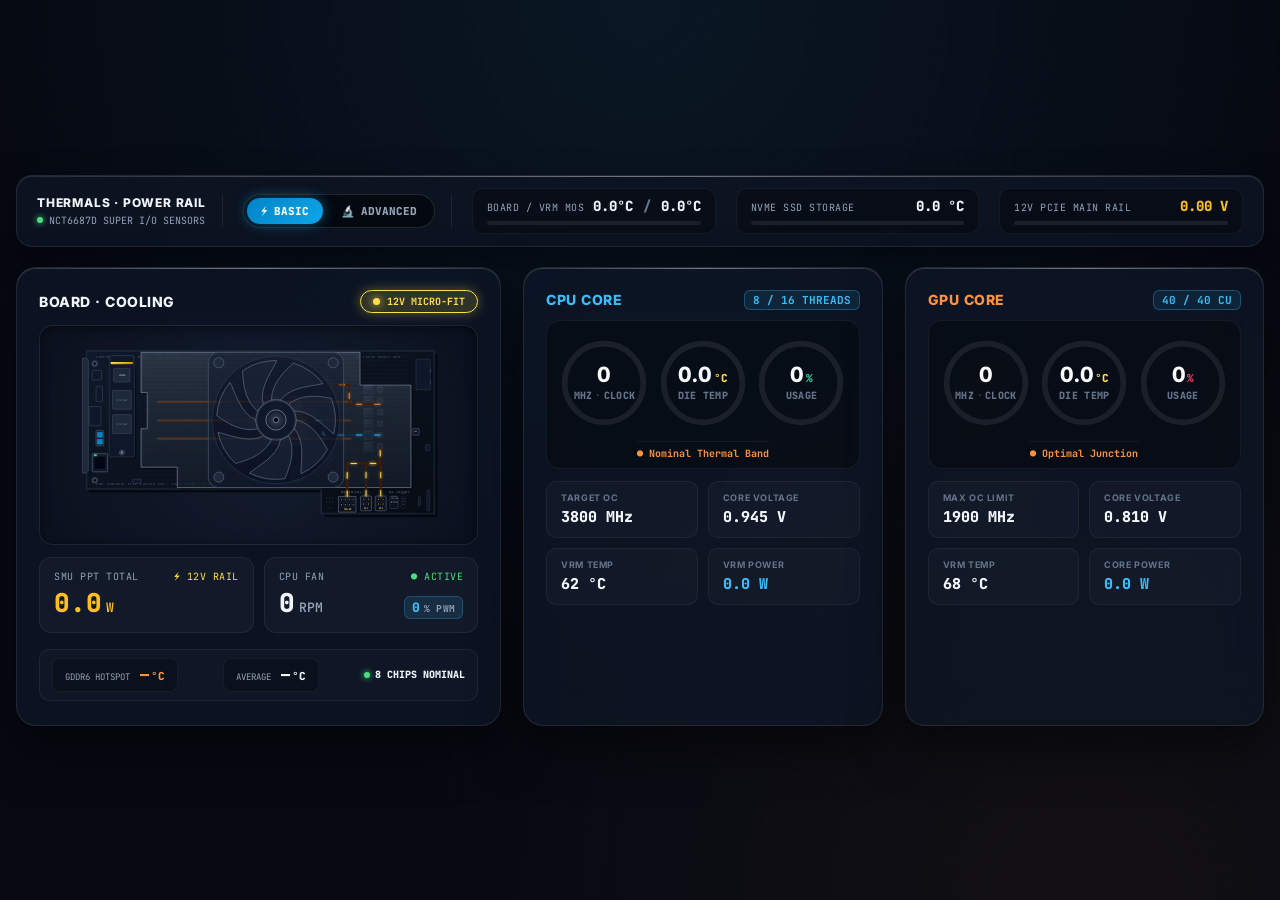
==== commit eec08edf: "refactor(ui): Update auxiliary power button label to '12V MICRO-FIT'" ====
--- a/web/v2/index.html
+++ b/web/v2/index.html
@@ -1,26 +1,14 @@
 <!DOCTYPE html>
 
-
-
 <html lang="pt-BR">
 
-
-
 <head>
 
-
-
     <meta charset="utf-8">
 
-
-
     <meta name="viewport" content="width=device-width, initial-scale=1">
 
-
-
-    <title>AMD BC-250 Telemetry</title>
-
-
+    <title>AMD BC-250 Cockpit Pro</title>
 
     <link rel="icon" type="image/x-icon" href="favicon.ico">
 
@@ -40,4737 +28,2200 @@
 
     <meta name="apple-mobile-web-app-status-bar-style" content="black-translucent">
 
-    <meta name="apple-mobile-web-app-title" content="BC-250">
-
-    <link rel="stylesheet" href="style.css">
-
-
-
-    <link rel="stylesheet" href="bc250-board.css">
-
-
+    <meta name="apple-mobile-web-app-title" content="Cockpit Pro">
+
+    <link rel="stylesheet" href="style.css?v=2.5">
+
+    <link rel="stylesheet" href="bc250-board.css?v=2.4">
 
     <link rel="stylesheet" href="https://fonts.googleapis.com/css2?family=Inter:wght@400;500;600;700;800&family=JetBrains+Mono:wght@400;500;600;700;800&display=swap">
 
-
-
 </head>
 
-
-
 <body>
 
-
-
-
-
-
-
     <!-- Embedded Defs for Laser Chart Gradients -->
 
-
-
     <svg width="0" height="0" style="position:absolute;">
 
-
-
         <defs>
 
-
-
             <linearGradient id="cpu-chart-grad" x1="0%" y1="0%" x2="0%" y2="100%">
 
-
-
                 <stop offset="0%" stop-color="#38bdf8" stop-opacity="0.3"></stop>
 
-
-
                 <stop offset="60%" stop-color="#38bdf8" stop-opacity="0.08"></stop>
 
-
-
                 <stop offset="100%" stop-color="#38bdf8" stop-opacity="0"></stop>
 
-
-
             </linearGradient>
 
-
-
             <linearGradient id="gpu-chart-grad" x1="0%" y1="0%" x2="0%" y2="100%">
 
-
-
                 <stop offset="0%" stop-color="#fb923c" stop-opacity="0.3"></stop>
 
-
-
                 <stop offset="60%" stop-color="#fb923c" stop-opacity="0.08"></stop>
 
-
-
                 <stop offset="100%" stop-color="#fb923c" stop-opacity="0"></stop>
 
-
-
             </linearGradient>
 
-
-
         </defs>
 
-
-
     </svg>
 
-
-
-
-
-
-
         <div class="hud-container">
 
-
-
-
-
-
-
         <!-- ================= TOP NAVBAR & MODE SWITCHER ================= -->
 
-
-
-        <span id="hud-mode-badge" style="display:none">TITANIUM BASIC HUD</span>
-
-
-
-
-
-
+        <span id="hud-mode-badge" style="display:none">TITANIUM COCKPIT PRO</span>
 
         <!-- ================= TOP HORIZONTAL THERMALS & POWER RAIL DECK ================= -->
 
-
-
         <section class="thermals-top-deck">
 
-
-
             <div class="thermals-brand">
 
-
-
                 <div class="thermals-title">
 
-
-
                     <span>THERMALS · POWER RAIL</span>
 
-
-
                 </div>
 
-
-
                 <div class="thermals-sub">
 
-
-
                     <span class="status-dot-sm"></span>
 
-
-
                     <span>NCT6687D SUPER I/O SENSORS</span>
 
-
-
                 </div>
 
-
-
             </div>
 
-
-
-
-
-
-
             <!-- Mode Switcher (Integrated into Top Strip) -->
 
-
-
             <div class="mode-switcher-wrap">
 
-
-
                 <div class="mode-switcher" id="dash-mode-switcher" role="tablist" aria-label="Modo de Exibição">
 
-
-
                     <button class="mode-btn active" id="btn-mode-basic" data-mode="basic" role="tab" aria-selected="true">
 
-
-
                         <span>⚡</span> BASIC
 
-
-
                     </button>
 
-
-
                     <button class="mode-btn" id="btn-mode-advanced" data-mode="advanced" role="tab" aria-selected="false">
 
-
-
                         <span>🔬</span> ADVANCED
 
-
-
                     </button>
 
-
-
                 </div>
 
-
-
             </div>
 
-
-
-
-
-
-
             <div class="thermals-capsules-wrap">
 
             <!-- Capsule 1: Board Temp & VRM MOS -->
 
-
-
             <div class="top-metric-capsule">
 
-
-
                 <div class="capsule-header">
 
-
-
                     <span class="capsule-label">BOARD / VRM MOS</span>
 
-
-
                     <span class="capsule-val">
 
-
-
                         <span id="v2-board-temp-figure" title="Board temperature" aria-label="Board temperature"><span id="v2-board-temp">0.0</span>°C</span>
 
-
-
                         <span style="color:#64748b; margin: 0 2px;">/</span>
 
-
-
                         <span id="v2-vrmmos-temp-figure" title="VRM MOS temperature" aria-label="VRM MOS temperature"><span id="v2-vrmmos-temp">0.0</span>°C</span>
 
-
-
                     </span>
 
-
-
                 </div>
 
-
-
                 <div class="capsule-bar" title="Average of the two displayed temperatures"><div class="capsule-bar-fill" id="v2-board-temp-bar" data-max="100"></div></div>
 
-
-
             </div>
 
-
-
-
-
-
-
             <!-- Capsule 2: NVMe SSD Temp -->
 
-
-
             <div class="top-metric-capsule">
 
-
-
                 <div class="capsule-header">
 
-
-
                     <span class="capsule-label">NVMe SSD STORAGE</span>
 
-
-
                     <span class="capsule-val" id="v2-nvme-temp-figure"><span id="v2-nvme-temp">0.0</span> °C</span>
 
-
-
                 </div>
 
-
-
                 <div class="capsule-bar"><div class="capsule-bar-fill accent-cpu" id="v2-nvme-temp-bar" data-max="85"></div></div>
 
-
-
             </div>
 
-
-
-
-
-
-
             <!-- Capsule 3: 12V PCIe Supply Rail -->
 
-
-
             <div class="top-metric-capsule">
 
-
-
                 <div class="capsule-header">
 
-
-
                     <span class="capsule-label">12V PCIE MAIN RAIL</span>
 
-
-
                     <span class="capsule-val gold"><span id="v2-rail-vin">0.00</span> V</span>
 
-
-
                 </div>
 
-
-
                 <div class="capsule-bar"><div class="capsule-bar-fill accent-gold" id="v2-rail-vin-bar" data-max="13"></div></div>
 
-
-
             </div>
 
-
-
             </div>
 
         </section>
 
-
-
-
-
-
-
         <!-- ================= MAIN 3-CARD TELEMETRY GRID ================= -->
 
-
-
         <main class="hud-grid" id="v2-board-grid">
 
-
-
-
-
-
-
             <!-- ================= CARD 1: BOARD · COOLING ================= -->
 
-
-
             <section class="studio-card accent-good card-board-column">
 
-
-
                 <!-- Header -->
 
-
-
                     <div class="card-header">
 
-
-
                         <div class="card-title accent-board">
 
-
-
                             <span>BOARD · COOLING</span>
 
-
-
-                        </div>
-
-
-
-                        <div class="mfit-toggle active" id="v2-microfit-toggle" role="button" tabindex="0" title="Toggle Auxiliary 12V Micro-Fit Power Flow">
-
-
-
-                            <span class="dot"></span>
-
-
-
-                            <span>12V DUAL-POWER</span>
-
-
-
-                        </div>
-
-
+                        </div>
+
+                        <div class="mfit-toggle active" id="v2-microfit-toggle" role="button" tabindex="0" title="Toggle Auxiliary 12V Micro-Fit Power Flow" style="-webkit-tap-highlight-color: transparent !important; -webkit-tap-highlight-color: rgba(0,0,0,0) !important; outline: none !important; -webkit-touch-callout: none !important; -webkit-user-select: none !important; user-select: none !important; touch-action: manipulation; border-radius: 9999px !important;">
+                            <span class="dot" style="pointer-events: none !important; -webkit-tap-highlight-color: transparent !important;"></span>
+                            <span style="pointer-events: none !important; -webkit-tap-highlight-color: transparent !important; -webkit-user-select: none !important; user-select: none !important;">12V MICRO-FIT</span>
+                        </div>
 
                     </div>
 
-
-
-
-
-
-
                     <!-- 1. BC-250 BOARD SVG (MOVED TO TOP PER USER REQUEST) -->
 
-
-
                     <div class="board-svg-recess">
 
-
-
-                        <svg id="bc250-board" viewBox="0 0 900 424" width="100%" role="img" aria-label="AMD BC-250 board">
-
-
+                        <svg id="bc250-board" viewBox="0 0 900 424" width="100%" role="img" aria-label="AMD BC-250 Cockpit Pro">
 
                     <defs>
 
-
-
                         <!-- APU Heat Glow Gradients -->
 
-
-
                         <radialGradient id="bc-heat-grad">
 
-
-
                             <stop offset="0%" stop-color="#ffd166" stop-opacity="1"></stop>
 
-
-
                             <stop offset="28%" stop-color="#ff7a2f" stop-opacity=".8"></stop>
 
-
-
                             <stop offset="62%" stop-color="#fb923c" stop-opacity=".35"></stop>
 
-
-
                             <stop offset="100%" stop-color="#fb923c" stop-opacity="0"></stop>
 
-
-
                         </radialGradient>
 
-
-
                         <radialGradient id="bc-heat-grad-warn">
 
-
-
                             <stop offset="0%" stop-color="#fff3c4" stop-opacity="1"></stop>
 
-
-
                             <stop offset="28%" stop-color="#fbbf24" stop-opacity=".85"></stop>
 
-
-
                             <stop offset="62%" stop-color="#fbbf24" stop-opacity=".4"></stop>
 
-
-
                             <stop offset="100%" stop-color="#fbbf24" stop-opacity="0"></stop>
 
-
-
                         </radialGradient>
 
-
-
                         <radialGradient id="bc-heat-grad-crit">
 
-
-
                             <stop offset="0%" stop-color="#ffd6dc" stop-opacity="1"></stop>
 
-
-
                             <stop offset="28%" stop-color="#fb7185" stop-opacity=".85"></stop>
 
-
-
                             <stop offset="62%" stop-color="#fb7185" stop-opacity=".4"></stop>
 
-
-
                             <stop offset="100%" stop-color="#fb7185" stop-opacity="0"></stop>
 
-
-
                         </radialGradient>
 
-
-
-
-
-
-
                         <!-- VRM Glows -->
 
-
-
                         <radialGradient id="bc-vrm-blue"><stop offset="0%" stop-color="#38bdf8" stop-opacity=".95"></stop><stop offset="100%" stop-color="#38bdf8" stop-opacity="0"></stop></radialGradient>
 
-
-
                         <radialGradient id="bc-vrm-orange"><stop offset="0%" stop-color="#fb923c" stop-opacity=".95"></stop><stop offset="100%" stop-color="#fb923c" stop-opacity="0"></stop></radialGradient>
 
-
-
-
-
-
-
                         <!-- Realistic Materials & Shaders -->
 
-
-
                         <!-- PCB Matte Substrate -->
 
-
-
                         <linearGradient id="bc-pcb-grad" x1="0" y1="0" x2="1" y2="1">
 
-
-
                             <stop offset="0%" stop-color="#0f1929"></stop>
 
-
-
                             <stop offset="50%" stop-color="#0b121e"></stop>
 
-
-
                             <stop offset="100%" stop-color="#070c14"></stop>
 
-
-
                         </linearGradient>
 
-
-
-
-
-
-
                         <!-- Die Mirror Finish -->
 
-
-
                         <linearGradient id="bc-die-silicon" x1="0" y1="0" x2="1" y2="1">
 
-
-
                             <stop offset="0%" stop-color="#2a3c5a"></stop>
 
-
-
                             <stop offset="35%" stop-color="#141c2b"></stop>
 
-
-
                             <stop offset="50%" stop-color="#384f75"></stop>
 
-
-
                             <stop offset="70%" stop-color="#0e1522"></stop>
 
-
-
                             <stop offset="100%" stop-color="#1e2c44"></stop>
 
-
-
                         </linearGradient>
 
-
-
-
-
-
-
                         <!-- Heatsink Fin Aluminum -->
 
-
-
                         <linearGradient id="bc-fin-stack" x1="0" y1="0" x2="0" y2="1">
 
-
-
                             <stop offset="0%" stop-color="#475569" stop-opacity=".55"></stop>
 
-
-
                             <stop offset="50%" stop-color="#334155" stop-opacity=".45"></stop>
 
-
-
                             <stop offset="100%" stop-color="#1e293b" stop-opacity=".50"></stop>
 
-
-
                         </linearGradient>
 
-
-
-
-
-
-
                         <!-- Metallic Gold Contacts -->
 
-
-
                         <linearGradient id="bc-gold" x1="0" y1="0" x2="1" y2="1">
 
-
-
                             <stop offset="0%" stop-color="#fef08a"></stop>
 
-
-
                             <stop offset="50%" stop-color="#eab308"></stop>
 
-
-
                             <stop offset="100%" stop-color="#a16207"></stop>
 
-
-
                         </linearGradient>
 
-
-
-
-
-
-
                         <!-- Alloy Choke Metal -->
 
-
-
                         <linearGradient id="bc-choke-metal" x1="0" y1="0" x2="1" y2="1">
 
-
-
                             <stop offset="0%" stop-color="#334155"></stop>
 
-
-
                             <stop offset="50%" stop-color="#1e293b"></stop>
 
-
-
                             <stop offset="100%" stop-color="#0f172a"></stop>
 
-
-
                         </linearGradient>
 
-
-
-
-
-
-
                         <!-- GDDR6 Chip Body -->
 
-
-
                         <linearGradient id="bc-chip-body" x1="0" y1="0" x2="1" y2="1">
 
-
-
                             <stop offset="0%" stop-color="#1e293b"></stop>
 
-
-
                             <stop offset="100%" stop-color="#0a0f1d"></stop>
 
-
-
                         </linearGradient>
 
-
-
-
-
-
-
                         <!-- Fan Rotor Specular -->
 
-
-
                         <radialGradient id="bc-rotor-grad">
 
-
-
                             <stop offset="0%" stop-color="#334155"></stop>
 
-
-
                             <stop offset="70%" stop-color="#1e293b"></stop>
 
-
-
                             <stop offset="100%" stop-color="#0f172a"></stop>
 
-
-
                         </radialGradient>
 
-
-
-
-
-
-
                         <!-- Micro Circuit Pattern -->
 
-
-
                         <pattern id="bc-pcb-grid" width="20" height="20" patternUnits="userSpaceOnUse">
 
-
-
                             <path d="M 20 0 L 0 0 0 20" fill="none" stroke="rgba(56, 189, 248, 0.025)" stroke-width="0.7"></path>
 
-
-
                             <circle cx="10" cy="10" r="0.8" fill="rgba(255, 255, 255, 0.04)"></circle>
 
-
-
                         </pattern>
 
-
-
-
-
-
-
                         <!-- Memory Gradients (0-7) -->
 
-
-
                         <radialGradient id="bc-memory-gradient-0" color="#38bdf8">
 
-
-
                             <stop offset="0%" stop-color="currentColor" stop-opacity=".85"></stop>
 
-
-
                             <stop offset="45%" stop-color="currentColor" stop-opacity=".5"></stop>
 
-
-
                             <stop offset="100%" stop-color="currentColor" stop-opacity="0"></stop>
 
-
-
                         </radialGradient>
 
-
-
                         <radialGradient id="bc-memory-gradient-1" color="#38bdf8">
 
-
-
                             <stop offset="0%" stop-color="currentColor" stop-opacity=".85"></stop>
 
-
-
                             <stop offset="45%" stop-color="currentColor" stop-opacity=".5"></stop>
 
-
-
                             <stop offset="100%" stop-color="currentColor" stop-opacity="0"></stop>
 
-
-
                         </radialGradient>
 
-
-
                         <radialGradient id="bc-memory-gradient-2" color="#38bdf8">
 
-
-
                             <stop offset="0%" stop-color="currentColor" stop-opacity=".85"></stop>
 
-
-
                             <stop offset="45%" stop-color="currentColor" stop-opacity=".5"></stop>
 
-
-
                             <stop offset="100%" stop-color="currentColor" stop-opacity="0"></stop>
 
-
-
                         </radialGradient>
 
-
-
                         <radialGradient id="bc-memory-gradient-3" color="#38bdf8">
 
-
-
                             <stop offset="0%" stop-color="currentColor" stop-opacity=".85"></stop>
 
-
-
                             <stop offset="45%" stop-color="currentColor" stop-opacity=".5"></stop>
 
-
-
                             <stop offset="100%" stop-color="currentColor" stop-opacity="0"></stop>
 
-
-
                         </radialGradient>
 
-
-
                         <radialGradient id="bc-memory-gradient-4" color="#38bdf8">
 
-
-
                             <stop offset="0%" stop-color="currentColor" stop-opacity=".85"></stop>
 
-
-
                             <stop offset="45%" stop-color="currentColor" stop-opacity=".5"></stop>
 
-
-
                             <stop offset="100%" stop-color="currentColor" stop-opacity="0"></stop>
 
-
-
                         </radialGradient>
 
-
-
                         <radialGradient id="bc-memory-gradient-5" color="#38bdf8">
 
-
-
                             <stop offset="0%" stop-color="currentColor" stop-opacity=".85"></stop>
 
-
-
                             <stop offset="45%" stop-color="currentColor" stop-opacity=".5"></stop>
 
-
-
                             <stop offset="100%" stop-color="currentColor" stop-opacity="0"></stop>
 
-
-
                         </radialGradient>
 
-
-
                         <radialGradient id="bc-memory-gradient-6" color="#38bdf8">
 
-
-
                             <stop offset="0%" stop-color="currentColor" stop-opacity=".85"></stop>
 
-
-
                             <stop offset="45%" stop-color="currentColor" stop-opacity=".5"></stop>
 
-
-
                             <stop offset="100%" stop-color="currentColor" stop-opacity="0"></stop>
 
-
-
                         </radialGradient>
 
-
-
                         <radialGradient id="bc-memory-gradient-7" color="#38bdf8">
 
-
-
                             <stop offset="0%" stop-color="currentColor" stop-opacity=".85"></stop>
 
-
-
                             <stop offset="45%" stop-color="currentColor" stop-opacity=".5"></stop>
 
-
-
                             <stop offset="100%" stop-color="currentColor" stop-opacity="0"></stop>
 
-
-
                         </radialGradient>
 
-
-
                     </defs>
 
-
-
-
-
-
-
                     <!-- Realistic BC-250 Board Group -->
 
-
-
                     <g id="bc-iso">
 
-
-
                         <!-- Drop Shadow for PCB -->
 
-
-
                         <polygon points="587.2,330.2 74.4,330.2 74.4,28.2 833.7,28.2 833.7,383.9 587.2,383.9" fill="#000" opacity=".6" transform="translate(6,7)"></polygon>
 
-
-
-
-
-
-
                         <!-- Main PCB Board Body -->
 
-
-
                         <polygon points="587.2,330.2 74.4,330.2 74.4,28.2 833.7,28.2 833.7,383.9 587.2,383.9" fill="url(#bc-pcb-grad)" stroke="#1e293b" stroke-width="2"></polygon>
 
-
-
                         <!-- Inner PCB Bevel Contour -->
 
-
-
                         <polygon points="585.2,328.2 76.4,328.2 76.4,30.2 831.7,30.2 831.7,381.9 585.2,381.9" fill="url(#bc-pcb-grid)" stroke="#334155" stroke-width="0.8" opacity=".7"></polygon>
 
-
-
-
-
-
-
                         <!-- High-Tech Silkscreen Branding & Technical Markings -->
 
-
-
                         <g font-family="'JetBrains Mono', monospace" font-size="6" fill="#475569" font-weight="700" letter-spacing="1">
 
-
-
                             <text x="96" y="44">SAPPHIRE COMPUTE BLADE · BC-250 REV 1.2</text>
 
-
-
                             <text x="96" y="322">AMD "OBERON" FLCL CUSTOM APU · 16GB GDDR6 256-BIT</text>
 
-
-
                             <text x="710" y="44" text-anchor="middle">10-PHASE DRMOS VRM</text>
 
-
-
                             <text x="651.2" y="338" text-anchor="middle" fill="#64748b" font-size="5">PRI: +12V_PCIe</text>
 
-
-
                             <text x="756.0" y="338" text-anchor="middle" fill="#64748b" font-size="5">AUX: +12V_MFIT</text>
 
-
-
                         </g>
 
-
-
-
-
-
-
                         <!-- Board Ground Stitch Vias & Mounting Holes -->
 
-
-
                         <g>
 
-
-
                             <!-- Mounting Hole 1 (Bottom Left) -->
 
-
-
                             <circle cx="93.1" cy="310.6" r="6.0" fill="none" stroke="#64748b" stroke-width="1.2"></circle>
 
-
-
                             <circle cx="93.1" cy="310.6" r="3.8" fill="#030712" stroke="#94a3b8" stroke-width="0.8"></circle>
 
-
-
                             <!-- Mounting Hole 2 (Top Left) -->
 
-
-
                             <circle cx="93.1" cy="56.5" r="6.0" fill="none" stroke="#64748b" stroke-width="1.2"></circle>
 
-
-
                             <circle cx="93.1" cy="56.5" r="3.8" fill="#030712" stroke="#94a3b8" stroke-width="0.8"></circle>
 
-
-
                             <!-- Mounting Hole 3 (Top Right) -->
 
-
-
                             <circle cx="819.0" cy="97.5" r="6.0" fill="none" stroke="#64748b" stroke-width="1.2"></circle>
 
-
-
                             <circle cx="819.0" cy="97.5" r="3.8" fill="#030712" stroke="#94a3b8" stroke-width="0.8"></circle>
 
-
-
                             <!-- Mounting Hole 4 (Mid Right) -->
 
-
-
                             <circle cx="819.0" cy="72.1" r="6.0" fill="none" stroke="#64748b" stroke-width="1.2"></circle>
 
-
-
                             <circle cx="819.0" cy="72.1" r="3.8" fill="#030712" stroke="#94a3b8" stroke-width="0.8"></circle>
 
-
-
                         </g>
 
-
-
-
-
-
-
                         <!-- Rear I/O Shield Plate (Left Side) -->
 
-
-
                         <polygon points="74.7,294.7 79.0,290.4 79.0,49.0 74.7,44.7 66.2,44.7 66.2,294.7" fill="#1e293b" stroke="#475569" stroke-width="1.2"></polygon>
 
-
-
                         <!-- RJ-45 Gigabit Ethernet Port -->
 
-
-
                         <rect x="87.5" y="252.7" width="33.6" height="39.5" rx="2" fill="#0f172a" stroke="#64748b" stroke-width="1.2"></rect>
 
-
-
                         <rect x="91.5" y="258.0" width="25.6" height="28.9" rx="1.5" fill="#020617" stroke="#334155" stroke-width="0.8"></rect>
 
-
-
                         <rect id="bc-lan-led" x="91.3" y="254.5" width="6" height="3.5" rx="1" fill="#4ade80" opacity=".95" filter="drop-shadow(0 0 2px #4ade80)"></rect>
 
-
-
                         <!-- USB 3.0 Dual Ports -->
 
-
-
                         <rect x="95.9" y="202.4" width="16.7" height="33.4" rx="2" fill="#0f172a" stroke="#64748b" stroke-width="1"></rect>
 
-
-
                         <rect x="98.5" y="206.0" width="11.5" height="11.0" rx="1" fill="#0284c7" stroke="#38bdf8" stroke-width="0.6"></rect>
 
-
-
                         <rect x="98.5" y="221.0" width="11.5" height="11.0" rx="1" fill="#0284c7" stroke="#38bdf8" stroke-width="0.6"></rect>
 
-
-
                         <!-- Display / Debug Connectors -->
 
-
-
                         <rect x="95.9" y="105.9" width="14.2" height="33.3" rx="1.5" fill="#0f172a" stroke="#475569"></rect>
 
-
-
                         <rect x="81.1" y="149.9" width="25.6" height="41.9" rx="1.5" fill="#0f172a" stroke="#475569"></rect>
 
-
-
                         <rect x="87.7" y="71.7" width="20.2" height="20.4" rx="1.5" fill="#0f172a" stroke="#475569"></rect>
 
-
-
                         <rect x="126.3" y="39.2" width="51.6" height="19.2" rx="1.5" fill="#0f172a" stroke="#475569"></rect>
 
-
-
                         <rect x="175.5" y="308.2" width="18.1" height="9.7" rx="1.5" fill="#0f172a" stroke="#475569"></rect>
 
-
-
-
-
-
-
                         <!-- High-Speed M.2 2280 NVMe SSD (Left Area) -->
 
-
-
                         <g id="bc-m2">
 
-
-
                             <rect x="124.7" y="56.6" width="54.8" height="203.3" rx="2.5" fill="#000" opacity=".4" transform="translate(4,4)"></rect>
 
-
-
                             <rect x="124.7" y="56.6" width="54.8" height="203.3" rx="2.5" fill="#0f172a" stroke="#334155" stroke-width="1.2"></rect>
 
-
-
                             <!-- M.2 Gold Edge Connector -->
 
-
-
                             <rect x="128.0" y="53.0" width="48.0" height="5.0" fill="url(#bc-gold)" rx="1"></rect>
 
-
-
                             <!-- Controller Chip -->
 
-
-
                             <rect x="134.2" y="66.9" width="35.8" height="29.7" rx="2" fill="#1e293b" stroke="#475569" stroke-width="1"></rect>
 
-
-
                             <text x="152.1" y="83" fill="#94a3b8" font-family="'JetBrains Mono', monospace" font-size="5" text-anchor="middle" font-weight="700">PHISON</text>
 
-
-
                             <!-- NAND Flash Packages -->
 
-
-
                             <rect x="131.7" y="114.7" width="40.9" height="41.3" rx="2" fill="#1e293b" stroke="#475569" stroke-width="1"></rect>
 
-
-
                             <text x="152.1" y="137" fill="#64748b" font-family="'JetBrains Mono', monospace" font-size="5" text-anchor="middle">3D TLC NAND</text>
 
-
-
                             <rect x="131.7" y="167.6" width="40.9" height="41.3" rx="2" fill="#1e293b" stroke="#475569" stroke-width="1"></rect>
 
-
-
                             <text x="152.1" y="190" fill="#64748b" font-family="'JetBrains Mono', monospace" font-size="5" text-anchor="middle">3D TLC NAND</text>
 
-
-
                             <!-- Standoff Screw Mount -->
 
-
-
                             <circle cx="152.1" cy="250.2" r="5.5" fill="#0f172a" stroke="#64748b" stroke-width="1.2"></circle>
 
-
-
                             <circle cx="152.1" cy="250.2" r="2.8" fill="#94a3b8"></circle>
 
-
-
                             <line x1="150" y1="250.2" x2="154.2" y2="250.2" stroke="#334155" stroke-width="0.8"></line>
 
-
-
                         </g>
 
-
-
-
-
-
-
                         <!-- ================= REAL BC-250 TONGUE CONNECTORS ================= -->
 
-
-
                         <g id="bc-tongue-connectors">
 
-
-
                             <!-- Unpopulated Factory Solder Pads (J1000 / J2000) -->
 
-
-
                             <g opacity=".5">
 
-
-
                                 <circle cx="598.0" cy="349.0" r="1.3" fill="none" stroke="#64748b" stroke-width="0.6"></circle>
 
-
-
                                 <circle cx="605.0" cy="349.0" r="1.3" fill="none" stroke="#64748b" stroke-width="0.6"></circle>
 
-
-
                                 <circle cx="612.0" cy="349.0" r="1.3" fill="none" stroke="#64748b" stroke-width="0.6"></circle>
 
-
-
                                 <circle cx="598.0" cy="358.0" r="1.3" fill="none" stroke="#64748b" stroke-width="0.6"></circle>
 
-
-
                                 <circle cx="605.0" cy="358.0" r="1.3" fill="none" stroke="#64748b" stroke-width="0.6"></circle>
 
-
-
                                 <circle cx="612.0" cy="358.0" r="1.3" fill="none" stroke="#64748b" stroke-width="0.6"></circle>
 
-
-
                                 <text x="605.0" y="373.0" fill="#475569" font-size="4.2" font-family="'JetBrains Mono', monospace" text-anchor="middle">J1000</text>
 
-
-
                             </g>
 
-
-
-
-
-
-
                             <!-- CONNECTOR 1: PCIe 8-Pin Main 12V Power (Center: 643.0) -->
 
-
-
                             <g id="bc-pcie-socket">
 
-
-
                                 <polygon points="624.0,346.0 624.0,380.0 662.0,380.0 662.0,346.0" fill="#0b111e" stroke="#64748b" stroke-width="1.3"></polygon>
 
-
-
                                 <rect x="638.0" y="343.5" width="10.0" height="3.0" rx="0.6" fill="#1e293b" stroke="#64748b" stroke-width="0.8"></rect>
 
-
-
                                 <!-- 8 Pin Terminals (2x4) -->
 
-
-
                                 <g fill="#020617" stroke="#334155" stroke-width="0.7">
 
-
-
                                     <rect x="627.0" y="349.0" width="7.2" height="8.0" rx="0.8"></rect>
 
-
-
                                     <rect x="635.5" y="349.0" width="7.2" height="8.0" rx="0.8"></rect>
 
-
-
                                     <rect x="644.0" y="349.0" width="7.2" height="8.0" rx="0.8"></rect>
 
-
-
                                     <rect x="652.5" y="349.0" width="7.2" height="8.0" rx="0.8"></rect>
 
-
-
                                     <rect x="627.0" y="360.0" width="7.2" height="8.0" rx="0.8"></rect>
 
-
-
                                     <rect x="635.5" y="360.0" width="7.2" height="8.0" rx="0.8"></rect>
 
-
-
                                     <rect x="644.0" y="360.0" width="7.2" height="8.0" rx="0.8"></rect>
 
-
-
                                     <rect x="652.5" y="360.0" width="7.2" height="8.0" rx="0.8"></rect>
 
-
-
                                 </g>
 
-
-
                                 <g fill="url(#bc-gold)">
 
-
-
                                     <circle cx="630.6" cy="353.0" r="1.3"></circle><circle cx="639.1" cy="353.0" r="1.3"></circle><circle cx="647.6" cy="353.0" r="1.3"></circle><circle cx="656.1" cy="353.0" r="1.3"></circle>
 
-
-
                                     <circle cx="630.6" cy="364.0" r="1.3"></circle><circle cx="639.1" cy="364.0" r="1.3"></circle><circle cx="647.6" cy="364.0" r="1.3"></circle><circle cx="656.1" cy="364.0" r="1.3"></circle>
 
-
-
                                 </g>
 
-
-
                                 <text x="643.0" y="375.0" fill="#fde047" font-size="4.8" font-family="'JetBrains Mono', monospace" text-anchor="middle" font-weight="700">PCIe 8P</text>
 
-
-
                             </g>
 
-
-
-
-
-
-
                             <!-- CONNECTOR 2: Micro-Fit 3.0 #1 Aux 12V Power (Center: 684.0) -->
 
-
-
                             <g id="bc-microfit-socket-1">
 
-
-
                                 <rect x="672.0" y="345.0" width="24.0" height="32.0" rx="2" fill="#0b111e" stroke="#64748b" stroke-width="1.2"></rect>
 
-
-
                                 <rect x="679.5" y="342.5" width="9.0" height="3.0" rx="0.6" fill="#1e293b" stroke="#64748b" stroke-width="0.8"></rect>
 
-
-
                                 <g fill="#020617" stroke="#334155" stroke-width="0.7">
 
-
-
                                     <rect x="675.0" y="348.0" width="8.2" height="8.0" rx="0.8"></rect>
 
-
-
                                     <rect x="685.0" y="348.0" width="8.2" height="8.0" rx="0.8"></rect>
 
-
-
                                     <rect x="675.0" y="358.5" width="8.2" height="8.0" rx="0.8"></rect>
 
-
-
                                     <rect x="685.0" y="358.5" width="8.2" height="8.0" rx="0.8"></rect>
 
-
-
                                 </g>
 
-
-
                                 <g fill="url(#bc-gold)">
 
-
-
                                     <circle cx="679.1" cy="352.0" r="1.3"></circle><circle cx="689.1" cy="352.0" r="1.3"></circle>
 
-
-
                                     <circle cx="679.1" cy="362.5" r="1.3"></circle><circle cx="689.1" cy="362.5" r="1.3"></circle>
 
-
-
                                 </g>
 
-
-
                                 <text x="684.0" y="373.0" fill="#fde047" font-size="4.5" font-family="'JetBrains Mono', monospace" text-anchor="middle" font-weight="700">MF-1</text>
 
-
-
                             </g>
 
-
-
-
-
-
-
                             <!-- CONNECTOR 3: Micro-Fit 3.0 #2 Aux 12V Power (Center: 716.0) - EXACT CLONE OF MF-1 -->
 
-
-
                             <g id="bc-microfit-socket-2">
 
-
-
                                 <rect x="704.0" y="345.0" width="24.0" height="32.0" rx="2" fill="#0b111e" stroke="#64748b" stroke-width="1.2"></rect>
 
-
-
                                 <rect x="711.5" y="342.5" width="9.0" height="3.0" rx="0.6" fill="#1e293b" stroke="#64748b" stroke-width="0.8"></rect>
 
-
-
                                 <g fill="#020617" stroke="#334155" stroke-width="0.7">
 
-
-
                                     <rect x="707.0" y="348.0" width="8.2" height="8.0" rx="0.8"></rect>
 
-
-
                                     <rect x="717.0" y="348.0" width="8.2" height="8.0" rx="0.8"></rect>
 
-
-
                                     <rect x="707.0" y="358.5" width="8.2" height="8.0" rx="0.8"></rect>
 
-
-
                                     <rect x="717.0" y="358.5" width="8.2" height="8.0" rx="0.8"></rect>
 
-
-
                                 </g>
 
-
-
                                 <g fill="url(#bc-gold)">
 
-
-
                                     <circle cx="711.1" cy="352.0" r="1.3"></circle><circle cx="721.1" cy="352.0" r="1.3"></circle>
 
-
-
                                     <circle cx="711.1" cy="362.5" r="1.3"></circle><circle cx="721.1" cy="362.5" r="1.3"></circle>
 
-
-
                                 </g>
 
-
-
                                 <text x="716.0" y="373.0" fill="#fde047" font-size="4.5" font-family="'JetBrains Mono', monospace" text-anchor="middle" font-weight="700">MF-2</text>
 
-
-
                             </g>
 
-
-
-
-
-
-
                             <!-- CONNECTOR 4: CPU_FAN1 (4-Pin PWM Fan Header, Center: 745.0) -->
 
-
-
                             <g id="bc-fan-header">
 
-
-
                                 <rect x="736.0" y="346.0" width="18.0" height="26.0" rx="1.5" fill="#0b111e" stroke="#475569" stroke-width="1"></rect>
 
-
-
                                 <rect x="738.0" y="344.5" width="14.0" height="2.0" fill="#334155"></rect>
 
-
-
                                 <g fill="url(#bc-gold)">
 
-
-
                                     <circle cx="739.5" cy="358.0" r="1.2"></circle>
 
-
-
                                     <circle cx="743.5" cy="358.0" r="1.2"></circle>
 
-
-
                                     <circle cx="747.5" cy="358.0" r="1.2"></circle>
 
-
-
                                     <circle cx="751.5" cy="358.0" r="1.2"></circle>
 
-
-
                                 </g>
 
-
-
                                 <text x="745.0" y="352.0" fill="#94a3b8" font-size="3.6" font-family="'JetBrains Mono', monospace" text-anchor="middle" font-weight="700">CPU_FAN</text>
 
-
-
                             </g>
 
-
-
-
-
-
-
                             <!-- CONNECTOR 5: J4003 Front Panel Header -->
 
-
-
                             <g id="bc-header-j4003" opacity=".6">
 
-
-
                                 <rect x="760.0" y="346.0" width="10.0" height="26.0" rx="1" fill="#0b111e" stroke="#334155" stroke-width="0.8"></rect>
 
-
-
                                 <circle cx="763.0" cy="351.0" r="1.0" fill="#94a3b8"></circle><circle cx="767.0" cy="351.0" r="1.0" fill="#94a3b8"></circle>
 
-
-
                                 <circle cx="763.0" cy="357.0" r="1.0" fill="#94a3b8"></circle><circle cx="767.0" cy="357.0" r="1.0" fill="#94a3b8"></circle>
 
-
-
                                 <circle cx="763.0" cy="363.0" r="1.0" fill="#94a3b8"></circle><circle cx="767.0" cy="363.0" r="1.0" fill="#94a3b8"></circle>
 
-
-
                                 <text x="765.0" y="341.0" fill="#64748b" font-size="3.5" font-family="'JetBrains Mono', monospace" text-anchor="middle">J4003</text>
 
-
-
                             </g>
 
-
-
                         </g>
 
-
-
-
-
-
-
                         <!-- Auxiliary Edge Connectors -->
 
-
-
                         <rect x="797.8" y="346.7" width="5.4" height="19.3" rx="1" fill="#0f172a" stroke="#334155"></rect>
 
-
-
                         <rect x="816.6" y="332.3" width="6.3" height="45.2" rx="1" fill="#0f172a" stroke="#334155"></rect>
 
-
-
                         <rect x="813.9" y="233.1" width="9.1" height="12.9" rx="1" fill="#0f172a" stroke="#334155"></rect>
 
-
-
                         <polygon points="823.8,46.9 792.8,46.9 792.8,113.2 823.8,113.2" fill="#0f172a" stroke="#334155" stroke-width="1"></polygon>
 
-
-
-
-
-
-
                         <!-- ================= APU & GDDR6 CORE SUB-ASSEMBLY ================= -->
 
-
-
                         <!-- High-Speed Serpentine Data Bus: APU to GDDR6 (Matched Differential Traces) -->
 
-
-
                         <g stroke="#0284c7" stroke-width="1.2" fill="none" opacity=".5" stroke-linecap="round">
 
-
-
                             <path d="M480 140 Q 450 140, 425 115"></path>
 
-
-
                             <path d="M470 140 Q 450 120, 420 110"></path>
 
-
-
                             <path d="M530 140 Q 560 140, 585 115"></path>
 
-
-
                             <path d="M540 140 Q 560 120, 590 110"></path>
 
-
-
                             <path d="M480 220 Q 450 220, 425 245"></path>
 
-
-
                             <path d="M470 220 Q 450 240, 420 250"></path>
 
-
-
                             <path d="M530 220 Q 560 220, 585 245"></path>
 
-
-
                             <path d="M540 220 Q 560 240, 590 250"></path>
 
-
-
                             <path d="M472.9 140 L 472.9 80"></path>
 
-
-
                             <path d="M534.4 140 L 534.4 80"></path>
 
-
-
                             <path d="M472.9 220 L 472.9 280"></path>
 
-
-
                             <path d="M534.4 220 L 534.4 280"></path>
 
-
-
                         </g>
 
-
-
-
-
-
-
                         <!-- GDDR6 Memory Chips Base ICs (8 Packages surrounding APU) -->
 
-
-
                         <g>
 
-
-
                             <!-- Chip 0 (U27) -->
 
-
-
                             <rect x="399.3" y="241.5" width="24.3" height="32.4" rx="2" transform="rotate(45 411.5 257.7)" fill="url(#bc-chip-body)" stroke="#475569" stroke-width="1"></rect>
 
-
-
                             <!-- Chip 1 (U29) -->
 
-
-
                             <rect x="460.7" y="280.9" width="24.3" height="32.4" rx="2" fill="url(#bc-chip-body)" stroke="#475569" stroke-width="1"></rect>
 
-
-
                             <!-- Chip 2 (U31) -->
 
-
-
                             <rect x="522.3" y="280.9" width="24.3" height="32.4" rx="2" fill="url(#bc-chip-body)" stroke="#475569" stroke-width="1"></rect>
 
-
-
                             <!-- Chip 3 (U33) -->
 
-
-
                             <rect x="583.7" y="241.5" width="24.3" height="32.4" rx="2" transform="rotate(-45 595.9 257.7)" fill="url(#bc-chip-body)" stroke="#475569" stroke-width="1"></rect>
 
-
-
                             <!-- Chip 4 (U43) -->
 
-
-
                             <rect x="583.7" y="86.5" width="24.3" height="32.4" rx="2" transform="rotate(45 595.9 102.7)" fill="url(#bc-chip-body)" stroke="#475569" stroke-width="1"></rect>
 
-
-
                             <!-- Chip 5 (U41) -->
 
-
-
                             <rect x="522.3" y="47.1" width="24.3" height="32.4" rx="2" fill="url(#bc-chip-body)" stroke="#475569" stroke-width="1"></rect>
 
-
-
                             <!-- Chip 6 (U39) -->
 
-
-
                             <rect x="460.7" y="47.1" width="24.3" height="32.4" rx="2" fill="url(#bc-chip-body)" stroke="#475569" stroke-width="1"></rect>
 
-
-
                             <!-- Chip 7 (U37) -->
 
-
-
                             <rect x="399.3" y="86.5" width="24.3" height="32.4" rx="2" transform="rotate(-45 411.5 102.7)" fill="url(#bc-chip-body)" stroke="#475569" stroke-width="1"></rect>
 
-
-
                         </g>
 
-
-
-
-
-
-
                         <!-- APU Substrate Carrier Package (2197 BGA) -->
 
-
-
                         <g id="bc-apu-package">
 
-
-
                             <rect x="450.8" y="126.4" width="105.7" height="107.7" rx="3.5" fill="#0c1726" stroke="#334155" stroke-width="1.8"></rect>
 
-
-
                             <!-- Ceramic Bypass Capacitor Matrix (MLCC perimeter decoupling) -->
 
-
-
                             <g fill="#94a3b8" stroke="#475569" stroke-width="0.3">
 
-
-
                                 <!-- Top row MLCC -->
 
-
-
                                 <rect x="463" y="129" width="3.2" height="1.8" rx="0.5"></rect><rect x="469" y="129" width="3.2" height="1.8" rx="0.5"></rect><rect x="475" y="129" width="3.2" height="1.8" rx="0.5"></rect><rect x="481" y="129" width="3.2" height="1.8" rx="0.5"></rect><rect x="487" y="129" width="3.2" height="1.8" rx="0.5"></rect><rect x="517" y="129" width="3.2" height="1.8" rx="0.5"></rect><rect x="523" y="129" width="3.2" height="1.8" rx="0.5"></rect><rect x="529" y="129" width="3.2" height="1.8" rx="0.5"></rect><rect x="535" y="129" width="3.2" height="1.8" rx="0.5"></rect><rect x="541" y="129" width="3.2" height="1.8" rx="0.5"></rect>
 
-
-
                                 <!-- Bottom row MLCC -->
 
-
-
                                 <rect x="463" y="229" width="3.2" height="1.8" rx="0.5"></rect><rect x="469" y="229" width="3.2" height="1.8" rx="0.5"></rect><rect x="475" y="229" width="3.2" height="1.8" rx="0.5"></rect><rect x="481" y="229" width="3.2" height="1.8" rx="0.5"></rect><rect x="487" y="229" width="3.2" height="1.8" rx="0.5"></rect><rect x="517" y="229" width="3.2" height="1.8" rx="0.5"></rect><rect x="523" y="229" width="3.2" height="1.8" rx="0.5"></rect><rect x="529" y="229" width="3.2" height="1.8" rx="0.5"></rect><rect x="535" y="229" width="3.2" height="1.8" rx="0.5"></rect><rect x="541" y="229" width="3.2" height="1.8" rx="0.5"></rect>
 
-
-
                             </g>
 
-
-
                             <!-- Exposed Monolithic Silicon Die (Oberon) -->
 
-
-
                             <rect x="462.9" y="138.7" width="81.5" height="83.1" rx="2" fill="url(#bc-die-silicon)" stroke="#475569" stroke-width="1.2"></rect>
 
-
-
                             <rect x="464.9" y="140.7" width="77.5" height="79.1" rx="1.5" fill="none" stroke="rgba(255,255,255,0.15)" stroke-width="0.8"></rect>
 
-
-
                             <!-- Laser Die Silkscreen -->
 
-
-
                             <text x="503.7" y="174" fill="#94a3b8" font-family="'JetBrains Mono', monospace" font-size="7" font-weight="800" text-anchor="middle" letter-spacing="1.5">AMD OBERON</text>
 
-
-
                             <text x="503.7" y="184" fill="#64748b" font-family="'JetBrains Mono', monospace" font-size="4.8" text-anchor="middle">CUSTOM APU · 40 CUs</text>
 
-
-
                             <text x="503.7" y="192" fill="#475569" font-family="'JetBrains Mono', monospace" font-size="4.2" text-anchor="middle">8C / 16T ZEN 2</text>
 
-
-
                             <!-- Golden Pin 1 Index Indicator -->
 
-
-
                             <polygon points="454.0,129.5 458.0,129.5 454.0,133.5" fill="url(#bc-gold)"></polygon>
 
-
-
                         </g>
 
-
-
-
-
-
-
                         <!-- VRM Section: High-Current Chokes & DrMOS Power Stages -->
 
-
-
                         <!-- 6 GPU Core Chokes + 2 CPU Core Chokes + 2 SOC/Mem Chokes -->
 
-
-
                         <g id="bc-vrm-chokes">
 
-
-
                             <rect x="679.4" y="227.5" width="19.3" height="19.3" rx="2" fill="url(#bc-choke-metal)" stroke="#475569" stroke-width="1"></rect>
 
-
-
                             <text x="689" y="239" fill="#64748b" font-size="4" font-family="'JetBrains Mono', monospace" text-anchor="middle">R15</text>
 
-
-
                             <rect x="679.4" y="202.8" width="19.3" height="19.3" rx="2" fill="url(#bc-choke-metal)" stroke="#475569" stroke-width="1"></rect>
 
-
-
                             <text x="689" y="214" fill="#64748b" font-size="4" font-family="'JetBrains Mono', monospace" text-anchor="middle">R15</text>
 
-
-
                             <rect x="679.4" y="177.8" width="19.3" height="19.3" rx="2" fill="url(#bc-choke-metal)" stroke="#475569" stroke-width="1"></rect>
 
-
-
                             <text x="689" y="189" fill="#64748b" font-size="4" font-family="'JetBrains Mono', monospace" text-anchor="middle">R15</text>
 
-
-
                             <rect x="679.4" y="153.0" width="19.3" height="19.3" rx="2" fill="url(#bc-choke-metal)" stroke="#475569" stroke-width="1"></rect>
 
-
-
                             <text x="689" y="164" fill="#64748b" font-size="4" font-family="'JetBrains Mono', monospace" text-anchor="middle">R15</text>
 
-
-
                             <rect x="679.4" y="128.2" width="19.3" height="19.3" rx="2" fill="url(#bc-choke-metal)" stroke="#475569" stroke-width="1"></rect>
 
-
-
                             <text x="689" y="139" fill="#64748b" font-size="4" font-family="'JetBrains Mono', monospace" text-anchor="middle">R15</text>
 
-
-
                             <rect x="679.4" y="103.6" width="19.3" height="19.3" rx="2" fill="url(#bc-choke-metal)" stroke="#475569" stroke-width="1"></rect>
 
-
-
                             <text x="689" y="115" fill="#64748b" font-size="4" font-family="'JetBrains Mono', monospace" text-anchor="middle">R15</text>
 
-
-
                         </g>
 
-
-
-
-
-
-
                         <!-- DrMOS Power Stages Column -->
 
-
-
                         <g id="bc-vrm-drmos">
 
-
-
                             <rect x="709.1" y="231.1" width="11.6" height="11.8" rx="1.5" fill="#1e293b" stroke="#64748b" stroke-width="0.8"></rect>
 
-
-
                             <rect x="709.1" y="206.3" width="11.6" height="11.8" rx="1.5" fill="#1e293b" stroke="#64748b" stroke-width="0.8"></rect>
 
-
-
                             <rect x="709.1" y="181.4" width="11.6" height="11.8" rx="1.5" fill="#1e293b" stroke="#64748b" stroke-width="0.8"></rect>
 
-
-
                             <rect x="709.1" y="156.6" width="11.6" height="11.8" rx="1.5" fill="#1e293b" stroke="#64748b" stroke-width="0.8"></rect>
 
-
-
                             <rect x="709.1" y="131.7" width="11.6" height="11.8" rx="1.5" fill="#1e293b" stroke="#64748b" stroke-width="0.8"></rect>
 
-
-
                             <rect x="709.1" y="107.2" width="11.6" height="11.8" rx="1.5" fill="#1e293b" stroke="#64748b" stroke-width="0.8"></rect>
 
-
-
                             <!-- PWM Controller IC (Onsemi / Renesas) -->
 
-
-
                             <rect x="785.5" y="197.7" width="14.2" height="14.5" rx="2" fill="#0f172a" stroke="#64748b" stroke-width="1"></rect>
 
-
-
                             <text x="792.6" y="206.5" fill="#94a3b8" font-size="4" font-family="'JetBrains Mono', monospace" text-anchor="middle">PWM</text>
 
-
-
                         </g>
 
-
-
-
-
-
-
                         <!-- VRM Dynamic Thermal Glows -->
 
-
-
                         <ellipse id="bc-cpu-vrm-glow" cx="714.9" cy="212.2" rx="34" ry="26" fill="url(#bc-vrm-blue)" opacity="0"></ellipse>
 
-
-
                         <ellipse id="bc-gpu-vrm-glow" cx="714.9" cy="137.6" rx="38" ry="29" fill="url(#bc-vrm-orange)" opacity="0"></ellipse>
 
-
-
-
-
-
-
                         <!-- Realistic Machined Aluminum Fin Stack Heatsink -->
 
-
-
                         <g id="bc-heatsink-assembly">
 
-
-
                             <!-- Footprint shadow -->
 
-
-
                             <polygon points="207.5,119.4 194.0,119.4 194.0,31.9 671.0,31.9 671.0,103.4 781.9,103.4 781.9,326.5 272.9,326.5 272.9,282.1 194.0,282.1 194.0,198.3 207.5,198.3" fill="#000" opacity=".35" transform="translate(4,5)"></polygon>
 
-
-
                             <!-- Base Heatsink Shroud -->
 
-
-
                             <polygon points="207.5,119.4 194.0,119.4 194.0,31.9 671.0,31.9 671.0,103.4 781.9,103.4 781.9,326.5 272.9,326.5 272.9,282.1 194.0,282.1 194.0,198.3 207.5,198.3" fill="url(#bc-fin-stack)" stroke="#64748b" stroke-width="1.4"></polygon>
 
-
-
                             <!-- Sintered Copper Heatpipes embedded under fin stack -->
 
-
-
                             <g stroke="#b45309" stroke-width="5" fill="none" opacity=".35" stroke-linecap="round">
 
-
-
                                 <path d="M 230 180 L 650 180"></path>
 
-
-
                                 <path d="M 230 140 L 650 140"></path>
 
-
-
                                 <path d="M 230 220 L 650 220"></path>
 
-
-
                             </g>
 
-
-
                             <!-- Fin Array Lines (Precision pitch) -->
 
-
-
                             <g stroke="#1e293b" stroke-width="1.2" opacity=".45">
 
-
-
                                 <line x1="201.4" y1="317.3" x2="774.5" y2="317.3"></line><line x1="201.4" y1="308.1" x2="774.5" y2="308.1"></line><line x1="201.4" y1="298.9" x2="774.5" y2="298.9"></line><line x1="201.4" y1="289.7" x2="774.5" y2="289.7"></line><line x1="201.4" y1="280.5" x2="774.5" y2="280.5"></line><line x1="201.4" y1="271.2" x2="774.5" y2="271.2"></line><line x1="201.4" y1="262.0" x2="774.5" y2="262.0"></line><line x1="201.4" y1="252.8" x2="774.5" y2="252.8"></line><line x1="201.4" y1="243.6" x2="774.5" y2="243.6"></line><line x1="201.4" y1="234.4" x2="774.5" y2="234.4"></line><line x1="201.4" y1="225.2" x2="774.5" y2="225.2"></line><line x1="201.4" y1="216.0" x2="774.5" y2="216.0"></line><line x1="201.4" y1="206.8" x2="774.5" y2="206.8"></line><line x1="201.4" y1="197.6" x2="774.5" y2="197.6"></line><line x1="201.4" y1="188.4" x2="774.5" y2="188.4"></line><line x1="201.4" y1="179.2" x2="774.5" y2="179.2"></line><line x1="201.4" y1="170.0" x2="774.5" y2="170.0"></line><line x1="201.4" y1="160.8" x2="774.5" y2="160.8"></line><line x1="201.4" y1="151.6" x2="774.5" y2="151.6"></line><line x1="201.4" y1="142.4" x2="774.5" y2="142.4"></line><line x1="201.4" y1="133.2" x2="774.5" y2="133.2"></line><line x1="201.4" y1="124.0" x2="774.5" y2="124.0"></line><line x1="201.4" y1="114.7" x2="774.5" y2="114.7"></line><line x1="201.4" y1="105.5" x2="774.5" y2="105.5"></line><line x1="201.4" y1="96.3" x2="774.5" y2="96.3"></line><line x1="201.4" y1="87.1" x2="774.5" y2="87.1"></line><line x1="201.4" y1="77.9" x2="774.5" y2="77.9"></line><line x1="201.4" y1="68.7" x2="774.5" y2="68.7"></line><line x1="201.4" y1="59.5" x2="774.5" y2="59.5"></line><line x1="201.4" y1="50.3" x2="774.5" y2="50.3"></line><line x1="201.4" y1="41.1" x2="774.5" y2="41.1"></line>
 
-
-
                             </g>
 
-
-
                             <!-- Specular Edge Highlight -->
 
-
-
                             <polygon points="207.5,119.4 194.0,119.4 194.0,31.9 671.0,31.9 671.0,103.4 781.9,103.4 781.9,326.5 272.9,326.5 272.9,282.1 194.0,282.1 194.0,198.3 207.5,198.3" fill="none" stroke="rgba(255,255,255,0.2)" stroke-width="1"></polygon>
 
-
-
                         </g>
 
-
-
-
-
-
-
                         <!-- APU Dynamic Thermal Heat Glow -->
 
-
-
                         <ellipse id="bc-heat" cx="503.7" cy="180.2" rx="82" ry="58" fill="url(#bc-heat-grad)" opacity="0.25"></ellipse>
 
-
-
-
-
-
-
                         <!-- ================= ANIMATED CURRENT FLOWS (DUAL POWER) ================= -->
 
-
-
                         <g id="bc-power-flow-group">
 
-
-
                             <!-- 1. Primary PCIe 8-Pin Copper Bus Bar & Animated Current (Leaves from center 643.0) -->
 
-
-
                             <path d="M643.0 346.0 L643.0 274.2 L714.9 274.2 L714.9 241.9" stroke="#451a03" stroke-width="4.5" fill="none" stroke-linecap="round" stroke-linejoin="round"></path>
 
-
-
                             <path id="bc-power-flow" d="M643.0 346.0 L643.0 274.2 L714.9 274.2 L714.9 241.9" stroke="#fde047" stroke-width="2.4" fill="none" stroke-linecap="round" stroke-linejoin="round" stroke-dasharray="12 28" stroke-opacity=".95"></path>
 
-
-
-
-
-
-
                             <!-- 2 & 3. Dual Micro-Fit 12V Auxiliary Power Flows (Toggled via button / localStorage) -->
 
-
-
                             <g id="bc-microfit-flow-group" style="display: none;">
 
-
-
                                 <!-- Micro-Fit #1 (MF-1) Flow (Leaves from center 684.0) -->
 
-
-
                                 <path d="M684.0 345.0 L684.0 274.2 L714.9 274.2" stroke="#451a03" stroke-width="3.8" fill="none" stroke-linecap="round" stroke-linejoin="round"></path>
 
-
-
                                 <path id="bc-power-flow-microfit" d="M684.0 345.0 L684.0 274.2 L714.9 274.2" stroke="#fde047" stroke-width="2.2" fill="none" stroke-linecap="round" stroke-linejoin="round" stroke-dasharray="12 28" stroke-opacity=".95"></path>
 
-
-
-
-
-
-
                                 <!-- Micro-Fit #2 (MF-2) Flow (Leaves from center 716.0) -->
 
-
-
                                 <path d="M716.0 345.0 L716.0 274.2" stroke="#451a03" stroke-width="3.8" fill="none" stroke-linecap="round" stroke-linejoin="round"></path>
 
-
-
                                 <path id="bc-power-flow-microfit2" d="M716.0 345.0 L716.0 274.2" stroke="#fde047" stroke-width="2.2" fill="none" stroke-linecap="round" stroke-linejoin="round" stroke-dasharray="12 28" stroke-opacity=".95"></path>
 
-
-
                             </g>
 
-
-
-
-
-
-
                             <!-- VRM to CPU Core Power Delivery (Sky Blue Glow) -->
 
-
-
                             <path d="M714.9 212.1 L590.3 212.1 L590.3 180.2 L556.5 180.2" stroke="#082f49" stroke-width="3.8" fill="none" stroke-linecap="round" stroke-linejoin="round"></path>
 
-
-
                             <path id="bc-vrm-flow-cpu" d="M714.9 212.1 L590.3 212.1 L590.3 180.2 L556.5 180.2" stroke="#38bdf8" stroke-width="2.1" fill="none" stroke-linecap="round" stroke-linejoin="round" stroke-dasharray="12 28" stroke-opacity=".95"></path>
 
-
-
-
-
-
-
                             <!-- VRM to GPU Core Power Delivery (Amber Glow) -->
 
-
-
                             <path d="M714.9 145.1 L647.3 145.1 L647.3 102.7 L615.7 102.7" stroke="#451a03" stroke-width="3.8" fill="none" stroke-linecap="round" stroke-linejoin="round"></path>
 
-
-
                             <path id="bc-vrm-flow-gpu" d="M714.9 145.1 L647.3 145.1 L647.3 102.7 L615.7 102.7" stroke="#fb923c" stroke-width="2.1" fill="none" stroke-linecap="round" stroke-linejoin="round" stroke-dasharray="12 28" stroke-opacity=".95"></path>
 
-
-
                         </g>
 
-
-
                         <!-- ================= HIGH-PERFORMANCE RADIAL FAN ASSEMBLY ================= -->
 
-
-
                         <g id='bc-fans'>
 
-
-
                             <g transform='translate(487.9,179.2)'>
 
-
-
                                 <!-- Fan Shroud Frame with Corner Dampening Pads -->
 
-
-
                                 <rect x="-147.3" y="-147.3" width="294.6" height="294.6" rx="22" fill="#0f172a" fill-opacity=".45" stroke="#475569" stroke-width="1.6"></rect>
 
-
-
                                 <circle r="139.2" fill="#020617" fill-opacity=".3" stroke="#334155" stroke-width="1.2"></circle>
 
-
-
                                 <!-- Corner Mounting Screws -->
 
-
-
                                 <g fill="#1e293b" stroke="#64748b" stroke-width="1.2">
 
-
-
                                     <circle cx="-124.5" cy="-124.5" r="11.0"></circle>
 
-
-
                                     <circle cx="-124.5" cy="124.5" r="11.0"></circle>
 
-
-
                                     <circle cx="124.5" cy="-124.5" r="11.0"></circle>
 
-
-
                                     <circle cx="124.5" cy="124.5" r="11.0"></circle>
 
-
-
                                 </g>
 
-
-
-
-
-
-
                                 <!-- Rotating Fan Blades Group -->
 
-
-
                                 <g id="bc-fan1-blades">
 
-
-
                                     <g fill="#1e293b" fill-opacity=".55" stroke="#64748b" stroke-width="1.4" stroke-linejoin="round">
 
-
-
                                         <path d="M44.3 0.0 C82.2 8.6 102.2 46.8 112.1 64.7 A129.456 129.456 0 0 1 54.7 117.3 C52.8 99.3 65.1 46.6 39.8 19.4 Z"></path>
 
-
-
                                         <path d="M27.6 34.6 C44.5 69.6 27.1 109.1 19.3 128.0 A129.456 129.456 0 0 1 -57.6 115.9 C-44.7 103.2 4.2 80.0 9.6 43.2 Z"></path>
 
-
-
                                         <path d="M-9.9 43.2 C-26.7 78.2 -68.4 89.2 -88.1 94.9 A129.456 129.456 0 0 1 -126.6 27.2 C-108.5 29.4 -59.9 53.1 -27.8 34.5 Z"></path>
 
-
-
                                         <path d="M-39.9 19.2 C-77.8 27.9 -112.4 2.2 -129.1 -9.7 A129.456 129.456 0 0 1 -100.2 -82.0 C-90.6 -66.5 -78.9 -13.7 -44.3 -0.2 Z"></path>
 
-
-
                                         <path d="M-39.9 -19.2 C-70.3 -43.4 -71.8 -86.5 -72.9 -107.0 A129.456 129.456 0 0 1 1.6 -129.4 C-4.5 -112.3 -38.4 -70.2 -27.5 -34.8 Z"></path>
 
-
-
                                         <path d="M-9.9 -43.2 C-9.9 -82.0 22.9 -110.1 38.2 -123.7 A129.456 129.456 0 0 1 102.2 -79.4 C85.0 -73.5 31.0 -73.8 10.1 -43.1 Z"></path>
 
-
-
                                         <path d="M27.6 -34.6 C58.0 -58.9 100.3 -50.7 120.5 -47.3 A129.456 129.456 0 0 1 125.8 30.4 C110.5 20.6 77.0 -21.8 40.0 -19.0 Z"></path>
 
-
-
                                     </g>
 
-
-
                                     <circle r="43.9" fill="url(#bc-rotor-grad)" stroke="#64748b" stroke-width="1.4"></circle>
 
-
-
                                 </g>
 
-
-
-
-
-
-
                                 <!-- Center Motor Hub & Specular Cap -->
 
-
-
                                 <circle r="41.8" fill="#0f172a" fill-opacity=".85" stroke="#475569" stroke-width="1.2"></circle>
 
-
-
                                 <circle r="22.0" fill="url(#bc-rotor-grad)" stroke="#94a3b8" stroke-width="1.4"></circle>
 
-
-
                                 <circle r="6.0" fill="#020617" stroke="#cbd5e1" stroke-width="1"></circle>
 
-
-
                             </g>
 
-
-
                         </g>
 
-
-
-
-
-
-
                         <!-- GDDR6 Live Thermal Halos & Hotspot Outlines -->
 
-
-
                         <g id="bc-memory-halos">
 
-
-
                             <g id="bc-memory-0" class="bc-memory-chip" data-designator="U27" transform="translate(411.5,257.7) rotate(45)" opacity="0">
 
-
-
                                 <title id="bc-memory-title-0">Chip 0 · U27: unavailable</title>
 
-
-
                                 <ellipse id="bc-memory-glow-0" rx="30" ry="35" fill="url(#bc-memory-gradient-0)" opacity="0"></ellipse>
 
-
-
                                 <rect class="bc-memory-hotspot" x="-14.15" y="-18.2" width="28.3" height="36.4" rx="3" fill="none" stroke="#fb923c" stroke-width="2.2" opacity="0"></rect>
 
-
-
                             </g>
 
-
-
                             <g id="bc-memory-1" class="bc-memory-chip" data-designator="U29" transform="translate(472.9,297.1) rotate(0)" opacity="0">
 
-
-
                                 <title id="bc-memory-title-1">Chip 1 · U29: unavailable</title>
 
-
-
                                 <ellipse id="bc-memory-glow-1" rx="30" ry="35" fill="url(#bc-memory-gradient-1)" opacity="0"></ellipse>
 
-
-
                                 <rect class="bc-memory-hotspot" x="-14.15" y="-18.2" width="28.3" height="36.4" rx="3" fill="none" stroke="#fb923c" stroke-width="2.2" opacity="0"></rect>
 
-
-
                             </g>
 
-
-
                             <g id="bc-memory-2" class="bc-memory-chip" data-designator="U31" transform="translate(534.4,297.1) rotate(0)" opacity="0">
 
-
-
                                 <title id="bc-memory-title-2">Chip 2 · U31: unavailable</title>
 
-
-
                                 <ellipse id="bc-memory-glow-2" rx="30" ry="35" fill="url(#bc-memory-gradient-2)" opacity="0"></ellipse>
 
-
-
                                 <rect class="bc-memory-hotspot" x="-14.15" y="-18.2" width="28.3" height="36.4" rx="3" fill="none" stroke="#fb923c" stroke-width="2.2" opacity="0"></rect>
 
-
-
                             </g>
 
-
-
                             <g id="bc-memory-3" class="bc-memory-chip" data-designator="U33" transform="translate(595.9,257.7) rotate(-45)" opacity="0">
 
-
-
                                 <title id="bc-memory-title-3">Chip 3 · U33: unavailable</title>
 
-
-
                                 <ellipse id="bc-memory-glow-3" rx="30" ry="35" fill="url(#bc-memory-gradient-3)" opacity="0"></ellipse>
 
-
-
                                 <rect class="bc-memory-hotspot" x="-14.15" y="-18.2" width="28.3" height="36.4" rx="3" fill="none" stroke="#fb923c" stroke-width="2.2" opacity="0"></rect>
 
-
-
                             </g>
 
-
-
                             <g id="bc-memory-4" class="bc-memory-chip" data-designator="U43" transform="translate(595.9,102.7) rotate(45)" opacity="0">
 
-
-
                                 <title id="bc-memory-title-4">Chip 4 · U43: unavailable</title>
 
-
-
                                 <ellipse id="bc-memory-glow-4" rx="30" ry="35" fill="url(#bc-memory-gradient-4)" opacity="0"></ellipse>
 
-
-
                                 <rect class="bc-memory-hotspot" x="-14.15" y="-18.2" width="28.3" height="36.4" rx="3" fill="none" stroke="#fb923c" stroke-width="2.2" opacity="0"></rect>
 
-
-
                             </g>
 
-
-
                             <g id="bc-memory-5" class="bc-memory-chip" data-designator="U41" transform="translate(534.4,63.3) rotate(0)" opacity="0">
 
-
-
                                 <title id="bc-memory-title-5">Chip 5 · U41: unavailable</title>
 
-
-
                                 <ellipse id="bc-memory-glow-5" rx="30" ry="35" fill="url(#bc-memory-gradient-5)" opacity="0"></ellipse>
 
-
-
                                 <rect class="bc-memory-hotspot" x="-14.15" y="-18.2" width="28.3" height="36.4" rx="3" fill="none" stroke="#fb923c" stroke-width="2.2" opacity="0"></rect>
 
-
-
                             </g>
 
-
-
                             <g id="bc-memory-6" class="bc-memory-chip" data-designator="U39" transform="translate(472.9,63.3) rotate(0)" opacity="0">
 
-
-
                                 <title id="bc-memory-title-6">Chip 6 · U39: unavailable</title>
 
-
-
                                 <ellipse id="bc-memory-glow-6" rx="30" ry="35" fill="url(#bc-memory-gradient-6)" opacity="0"></ellipse>
 
-
-
                                 <rect class="bc-memory-hotspot" x="-14.15" y="-18.2" width="28.3" height="36.4" rx="3" fill="none" stroke="#fb923c" stroke-width="2.2" opacity="0"></rect>
 
-
-
                             </g>
 
-
-
                             <g id="bc-memory-7" class="bc-memory-chip" data-designator="U37" transform="translate(411.5,102.7) rotate(-45)" opacity="0">
 
-
-
                                 <title id="bc-memory-title-7">Chip 7 · U37: unavailable</title>
 
-
-
                                 <ellipse id="bc-memory-glow-7" rx="30" ry="35" fill="url(#bc-memory-gradient-7)" opacity="0"></ellipse>
 
-
-
                                 <rect class="bc-memory-hotspot" x="-14.15" y="-18.2" width="28.3" height="36.4" rx="3" fill="none" stroke="#fb923c" stroke-width="2.2" opacity="0"></rect>
 
-
-
                             </g>
 
-
-
                         </g>
 
-
-
-
-
-
-
                         <!-- Backplate Fan (Optional auxiliary) -->
 
-
-
                         <g id="bc-backplate-fan" transform="translate(720,110)" style="display:none">
 
-
-
                             <rect x="-30" y="-30" width="60" height="60" rx="6" fill="#141c2c" fill-opacity=".4" stroke="#68737d"></rect>
 
-
-
                             <circle r="27" fill="#0c1115" fill-opacity=".2" stroke="#59646e"></circle>
 
-
-
                             <g id="bc-fan2-blades" fill="#3b444d" stroke="#4e5860">
 
-
-
                                 <rect x="-4" y="-25" width="9" height="18" rx="4"></rect>
 
-
-
                                 <rect x="-4" y="-25" width="9" height="18" rx="4" transform="rotate(45)"></rect>
 
-
-
                                 <rect x="-4" y="-25" width="9" height="18" rx="4" transform="rotate(90)"></rect>
 
-
-
                                 <rect x="-4" y="-25" width="9" height="18" rx="4" transform="rotate(135)"></rect>
 
-
-
                                 <rect x="-4" y="-25" width="9" height="18" rx="4" transform="rotate(180)"></rect>
 
-
-
                                 <rect x="-4" y="-25" width="9" height="18" rx="4" transform="rotate(225)"></rect>
 
-
-
                                 <rect x="-4" y="-25" width="9" height="18" rx="4" transform="rotate(270)"></rect>
 
-
-
                                 <rect x="-4" y="-25" width="9" height="18" rx="4" transform="rotate(315)"></rect>
 
-
-
                             </g>
 
-
-
                         </g>
 
-
-
                     </g>
 
-
-
                 </svg>
 
-
-
                     </div>
 
-
-
-
-
-
-
                     <!-- 2. TDP & RPM HERO BOXES (MOVED BELOW BOARD PER USER REQUEST) -->
 
-
-
                     <div class="board-hero-grid" id="v2-board-hero">
 
-
-
                         <div class="hero-stat-card" id="v2-ppt-stat">
 
-
-
                             <div class="hero-stat-label">
 
-
-
                                 <span>SMU PPT TOTAL</span>
 
-
-
                                 <span style="color:#fde047;">⚡ 12V RAIL</span>
 
-
-
-                            </div>
-
-
+                            </div>
 
                             <div class="hero-stat-val gold">
 
-
-
                                 <span id="v2-ppt">0.0</span><span class="unit">W</span>
 
-
-
-                            </div>
-
-
-
-                        </div>
-
-
+                            </div>
+
+                        </div>
 
                         <div class="hero-stat-card">
 
-
-
                             <div class="hero-stat-label">
 
-
-
                                 <span>CPU FAN</span>
 
-
-
                                 <span style="color:#4ade80;">● ACTIVE</span>
 
-
-
-                            </div>
-
-
+                            </div>
 
                             <div class="hero-stat-val-row">
 
-
-
                                 <div class="hero-stat-val">
 
-
-
                                     <span id="v2-fan-rpm">0</span><span class="unit">RPM</span>
 
-
-
                                 </div>
 
-
-
                                 <div class="fan-pwm-pill">
 
-
-
                                     <span id="v2-fan-pwm">0</span><span class="unit">% PWM</span>
 
-
-
                                 </div>
 
-
-
-                            </div>
-
-
-
-                        </div>
-
-
+                            </div>
+
+                        </div>
 
                         <!-- Optional second fan if present -->
 
-
-
                         <div class="hero-stat-card" id="v2-fan2-hero" style="display:none">
 
-
-
                             <div class="hero-stat-label">
 
-
-
                                 <span>BACK FAN</span>
 
-
-
                                 <span style="color:#4ade80;">● ACTIVE</span>
 
-
-
-                            </div>
-
-
+                            </div>
 
                             <div class="hero-stat-val-row">
 
-
-
                                 <div class="hero-stat-val">
 
-
-
                                     <span id="v2-fan2-rpm">0</span><span class="unit">RPM</span>
 
-
-
                                 </div>
 
-
-
                                 <div class="fan-pwm-pill">
 
-
-
                                     <span id="v2-fan2-pwm">0</span><span class="unit">% PWM</span>
 
-
-
                                 </div>
 
-
-
-                            </div>
-
-
-
-                        </div>
-
-
+                            </div>
+
+                        </div>
 
                     </div>
 
-
-
-
-
-
-
                 <!-- 3. GDDR6 · MEMORY PANEL (Complete 8-Chip Matrix + Fabric) -->
 
-
-
                 <div class="studio-subpanel" id="v2-memory-panel" data-memory-status="starting">
 
-
-
                     <div class="subpanel-header">
 
-
-
                         <span>GDDR6 · MEMORY</span>
 
-
-
                         <span class="status-dot" id="v2-memory-status" role="status" title="Waiting for telemetry..."></span>
 
-
-
                     </div>
 
-
-
-
-
-
-
                     <!-- Hotspot & Average Summary -->
 
-
-
                     <div class="gddr6-summary">
 
-
-
                         <div class="gddr6-sum-box">
 
-
-
                             <span class="gddr6-sum-label">GDDR6 HOTSPOT</span>
 
-
-
                             <div class="gddr6-sum-val hotspot"><span id="v2-memory-hotspot">—</span><span style="font-size:11px; margin-left:2px;">°C</span></div>
 
-
-
-                        </div>
-
-
+                        </div>
 
                         <div class="gddr6-sum-box">
 
-
-
                             <span class="gddr6-sum-label">AVERAGE</span>
 
-
-
                             <div class="gddr6-sum-val"><span id="v2-memory-average">—</span><span style="font-size:11px; margin-left:2px;">°C</span></div>
 
-
-
-                        </div>
-
-
+                        </div>
 
                         <div class="gddr6-basic-status" id="v2-memory-basic-status">
 
-
-
                             <span class="status-dot-sm green"></span> 8 CHIPS NOMINAL
 
-
-
-                        </div>
-
-
+                        </div>
 
                     </div>
 
-
-
-
-
-
-
                     <!-- 8 Physical Memory Chips (U27-U43) -->
 
-
-
                     <div class="gddr6-ic-grid" aria-label="Temperature by memory chip">
 
-
-
                         <div class="gddr6-ic-cell" id="v2-memory-cell-0" title="Chip 0 · U27">
 
-
-
                             <div class="ic-top-row">
 
-
-
                                 <div class="ic-chip-tag">
 
-
-
                                     <svg class="memory-chip-icon" id="v2-memory-icon-0" viewBox="0 0 16 16" fill="none" stroke="currentColor" stroke-width="1.6" stroke-linecap="round" stroke-linejoin="round" aria-hidden="true" focusable="false">
 
-
-
                                         <rect x="4" y="4" width="8" height="8" rx="1.2" fill="currentColor" fill-opacity=".24"></rect>
 
-
-
                                         <path d="M6 1.5V4m4-2.5V4M6 12v2.5m4-2.5v2.5M1.5 6H4m-2.5 4H4m8-4h2.5M12 10h2.5"></path>
 
-
-
                                     </svg>
 
-
-
                                     <span class="ic-chip-num">0</span>
 
-
-
                                 </div>
 
-
-
                                 <div class="ic-temp"><span id="v2-memory-chip-0">—</span><span class="ic-unit">°C</span></div>
 
-
-
-                            </div>
-
-
+                            </div>
 
                             <div class="mini-bar" aria-hidden="true"><div class="mini-bar-fill" id="v2-memory-bar-0"></div></div>
 
-
-
-                        </div>
-
-
+                        </div>
 
                         <div class="gddr6-ic-cell" id="v2-memory-cell-1" title="Chip 1 · U29">
 
-
-
                             <div class="ic-top-row">
 
-
-
                                 <div class="ic-chip-tag">
 
-
-
                                     <svg class="memory-chip-icon" id="v2-memory-icon-1" viewBox="0 0 16 16" fill="none" stroke="currentColor" stroke-width="1.6" stroke-linecap="round" stroke-linejoin="round" aria-hidden="true" focusable="false">
 
-
-
                                         <rect x="4" y="4" width="8" height="8" rx="1.2" fill="currentColor" fill-opacity=".24"></rect>
 
-
-
                                         <path d="M6 1.5V4m4-2.5V4M6 12v2.5m4-2.5v2.5M1.5 6H4m-2.5 4H4m8-4h2.5M12 10h2.5"></path>
 
-
-
                                     </svg>
 
-
-
                                     <span class="ic-chip-num">1</span>
 
-
-
                                 </div>
 
-
-
                                 <div class="ic-temp"><span id="v2-memory-chip-1">—</span><span class="ic-unit">°C</span></div>
 
-
-
-                            </div>
-
-
+                            </div>
 
                             <div class="mini-bar" aria-hidden="true"><div class="mini-bar-fill" id="v2-memory-bar-1"></div></div>
 
-
-
-                        </div>
-
-
+                        </div>
 
                         <div class="gddr6-ic-cell" id="v2-memory-cell-2" title="Chip 2 · U31">
 
-
-
                             <div class="ic-top-row">
 
-
-
                                 <div class="ic-chip-tag">
 
-
-
                                     <svg class="memory-chip-icon" id="v2-memory-icon-2" viewBox="0 0 16 16" fill="none" stroke="currentColor" stroke-width="1.6" stroke-linecap="round" stroke-linejoin="round" aria-hidden="true" focusable="false">
 
-
-
                                         <rect x="4" y="4" width="8" height="8" rx="1.2" fill="currentColor" fill-opacity=".24"></rect>
 
-
-
                                         <path d="M6 1.5V4m4-2.5V4M6 12v2.5m4-2.5v2.5M1.5 6H4m-2.5 4H4m8-4h2.5M12 10h2.5"></path>
 
-
-
                                     </svg>
 
-
-
                                     <span class="ic-chip-num">2</span>
 
-
-
                                 </div>
 
-
-
                                 <div class="ic-temp"><span id="v2-memory-chip-2">—</span><span class="ic-unit">°C</span></div>
 
-
-
-                            </div>
-
-
+                            </div>
 
                             <div class="mini-bar" aria-hidden="true"><div class="mini-bar-fill" id="v2-memory-bar-2"></div></div>
 
-
-
-                        </div>
-
-
+                        </div>
 
                         <div class="gddr6-ic-cell" id="v2-memory-cell-3" title="Chip 3 · U33">
 
-
-
                             <div class="ic-top-row">
 
-
-
                                 <div class="ic-chip-tag">
 
-
-
                                     <svg class="memory-chip-icon" id="v2-memory-icon-3" viewBox="0 0 16 16" fill="none" stroke="currentColor" stroke-width="1.6" stroke-linecap="round" stroke-linejoin="round" aria-hidden="true" focusable="false">
 
-
-
                                         <rect x="4" y="4" width="8" height="8" rx="1.2" fill="currentColor" fill-opacity=".24"></rect>
 
-
-
                                         <path d="M6 1.5V4m4-2.5V4M6 12v2.5m4-2.5v2.5M1.5 6H4m-2.5 4H4m8-4h2.5M12 10h2.5"></path>
 
-
-
                                     </svg>
 
-
-
                                     <span class="ic-chip-num">3</span>
 
-
-
                                 </div>
 
-
-
                                 <div class="ic-temp"><span id="v2-memory-chip-3">—</span><span class="ic-unit">°C</span></div>
 
-
-
-                            </div>
-
-
+                            </div>
 
                             <div class="mini-bar" aria-hidden="true"><div class="mini-bar-fill" id="v2-memory-bar-3"></div></div>
 
-
-
-                        </div>
-
-
+                        </div>
 
                         <div class="gddr6-ic-cell" id="v2-memory-cell-4" title="Chip 4 · U43">
 
-
-
                             <div class="ic-top-row">
 
-
-
                                 <div class="ic-chip-tag">
 
-
-
                                     <svg class="memory-chip-icon" id="v2-memory-icon-4" viewBox="0 0 16 16" fill="none" stroke="currentColor" stroke-width="1.6" stroke-linecap="round" stroke-linejoin="round" aria-hidden="true" focusable="false">
 
-
-
                                         <rect x="4" y="4" width="8" height="8" rx="1.2" fill="currentColor" fill-opacity=".24"></rect>
 
-
-
                                         <path d="M6 1.5V4m4-2.5V4M6 12v2.5m4-2.5v2.5M1.5 6H4m-2.5 4H4m8-4h2.5M12 10h2.5"></path>
 
-
-
                                     </svg>
 
-
-
                                     <span class="ic-chip-num">4</span>
 
-
-
                                 </div>
 
-
-
                                 <div class="ic-temp"><span id="v2-memory-chip-4">—</span><span class="ic-unit">°C</span></div>
 
-
-
-                            </div>
-
-
+                            </div>
 
                             <div class="mini-bar" aria-hidden="true"><div class="mini-bar-fill" id="v2-memory-bar-4"></div></div>
 
-
-
-                        </div>
-
-
+                        </div>
 
                         <div class="gddr6-ic-cell" id="v2-memory-cell-5" title="Chip 5 · U41">
 
-
-
                             <div class="ic-top-row">
 
-
-
                                 <div class="ic-chip-tag">
 
-
-
                                     <svg class="memory-chip-icon" id="v2-memory-icon-5" viewBox="0 0 16 16" fill="none" stroke="currentColor" stroke-width="1.6" stroke-linecap="round" stroke-linejoin="round" aria-hidden="true" focusable="false">
 
-
-
                                         <rect x="4" y="4" width="8" height="8" rx="1.2" fill="currentColor" fill-opacity=".24"></rect>
 
-
-
                                         <path d="M6 1.5V4m4-2.5V4M6 12v2.5m4-2.5v2.5M1.5 6H4m-2.5 4H4m8-4h2.5M12 10h2.5"></path>
 
-
-
                                     </svg>
 
-
-
                                     <span class="ic-chip-num">5</span>
 
-
-
                                 </div>
 
-
-
                                 <div class="ic-temp"><span id="v2-memory-chip-5">—</span><span class="ic-unit">°C</span></div>
 
-
-
-                            </div>
-
-
+                            </div>
 
                             <div class="mini-bar" aria-hidden="true"><div class="mini-bar-fill" id="v2-memory-bar-5"></div></div>
 
-
-
-                        </div>
-
-
+                        </div>
 
                         <div class="gddr6-ic-cell" id="v2-memory-cell-6" title="Chip 6 · U39">
 
-
-
                             <div class="ic-top-row">
 
-
-
                                 <div class="ic-chip-tag">
 
-
-
                                     <svg class="memory-chip-icon" id="v2-memory-icon-6" viewBox="0 0 16 16" fill="none" stroke="currentColor" stroke-width="1.6" stroke-linecap="round" stroke-linejoin="round" aria-hidden="true" focusable="false">
 
-
-
                                         <rect x="4" y="4" width="8" height="8" rx="1.2" fill="currentColor" fill-opacity=".24"></rect>
 
-
-
                                         <path d="M6 1.5V4m4-2.5V4M6 12v2.5m4-2.5v2.5M1.5 6H4m-2.5 4H4m8-4h2.5M12 10h2.5"></path>
 
-
-
                                     </svg>
 
-
-
                                     <span class="ic-chip-num">6</span>
 
-
-
                                 </div>
 
-
-
                                 <div class="ic-temp"><span id="v2-memory-chip-6">—</span><span class="ic-unit">°C</span></div>
 
-
-
-                            </div>
-
-
+                            </div>
 
                             <div class="mini-bar" aria-hidden="true"><div class="mini-bar-fill" id="v2-memory-bar-6"></div></div>
 
-
-
-                        </div>
-
-
+                        </div>
 
                         <div class="gddr6-ic-cell" id="v2-memory-cell-7" title="Chip 7 · U37">
 
-
-
                             <div class="ic-top-row">
 
-
-
                                 <div class="ic-chip-tag">
 
-
-
                                     <svg class="memory-chip-icon" id="v2-memory-icon-7" viewBox="0 0 16 16" fill="none" stroke="currentColor" stroke-width="1.6" stroke-linecap="round" stroke-linejoin="round" aria-hidden="true" focusable="false">
 
-
-
                                         <rect x="4" y="4" width="8" height="8" rx="1.2" fill="currentColor" fill-opacity=".24"></rect>
 
-
-
                                         <path d="M6 1.5V4m4-2.5V4M6 12v2.5m4-2.5v2.5M1.5 6H4m-2.5 4H4m8-4h2.5M12 10h2.5"></path>
 
-
-
                                     </svg>
 
-
-
                                     <span class="ic-chip-num">7</span>
 
-
-
                                 </div>
 
-
-
                                 <div class="ic-temp"><span id="v2-memory-chip-7">—</span><span class="ic-unit">°C</span></div>
 
-
-
-                            </div>
-
-
+                            </div>
 
                             <div class="mini-bar" aria-hidden="true"><div class="mini-bar-fill" id="v2-memory-bar-7"></div></div>
 
-
-
-                        </div>
-
-
+                        </div>
 
                     </div>
 
-
-
-
-
-
-
                     <!-- Fabric Clock & P-State -->
 
-
-
                     <div class="c2-metric-row" id="v2-memory-clock-row" style="margin-top: 8px; padding-top: 8px; border-top: 1px solid rgba(255,255,255,0.06);">
 
-
-
                         <span class="c2-row-label">DF P-State · GDDR6 Fabric</span>
 
-
-
                         <span class="c2-row-val" style="color:var(--c2-accent);"><span id="v2-mem-state">P0</span> · <span id="v2-mem-clock">1600</span> MHz</span>
 
-
-
                         <div style="display:none" id="v2-mem-bar"></div>
 
-
-
                     </div>
 
-
-
                 </div>
 
-
-
             </section>
 
-
-
-
-
-
-
-
-
-
-
             <!-- ================= CARD 2: CPU CORE ================= -->
 
-
-
             <section class="studio-card accent-cpu">
 
-
-
                 <div>
 
-
-
                     <!-- Header -->
 
-
-
                     <div class="card-header">
 
-
-
                         <div class="card-title accent-cpu">
 
-
-
                             <span>CPU CORE</span>
 
-
-
-                        </div>
-
-
+                        </div>
 
                         <div class="badge-pill cpu" id="v2-cpu-cores-badge">
 
-
-
                             <span id="v2-cpu-cores">8</span> / <span id="v2-cpu-threads">16</span> THREADS
 
-
-
-                        </div>
-
-
+                        </div>
 
                     </div>
 
-
-
-
-
-
-
                     <!-- Twin Hero Radial Gauges (Clock + Load %) -->
 
-
-
                                         <!-- Trio Hero Radial Gauges (Clock, Temp, Load) -->
 
-
-
                                         <div class="hero-radial-box trio-mode">
 
-
-
                         <div class="trio-gauges-row">
 
-
-
                             <!-- Gauge 1: Clock (MHz) -->
 
-
-
                             <div class="trio-gauge" title="CPU Clock Frequency">
 
-
-
                                 <div class="trio-svg-wrap">
 
-
-
                                     <svg viewBox="0 0 100 100">
 
-
-
                                         <circle class="bg-circle" cx="50" cy="50" r="41"></circle>
 
-
-
                                         <circle class="val-circle gauge-clock-cpu" id="c2-cpu-gauge" cx="50" cy="50" r="41"></circle>
 
-
-
                                     </svg>
 
-
-
                                     <div class="trio-gauge-center">
 
-
-
                                         <div class="trio-num-main" id="v2-cpu-freq">0</div>
 
-
-
                                         <div class="trio-sub-inside clock-sub" id="v2-cpu-freq-unit"><span>MHZ</span><span class="sep">·</span><span>CLOCK</span></div>
 
-
-
                                     </div>
 
-
-
                                 </div>
 
-
-
-                            </div>
-
-
-
-
-
-
+                            </div>
 
                             <!-- Gauge 2: Die Temp (°C) -->
 
-
-
                             <div class="trio-gauge" title="CPU Die Temperature">
 
-
-
                                 <div class="trio-svg-wrap">
 
-
-
                                     <svg viewBox="0 0 100 100">
 
-
-
                                         <circle class="bg-circle" cx="50" cy="50" r="41"></circle>
 
-
-
                                         <circle class="val-circle gauge-temp" id="c2-cpu-temp-gauge" cx="50" cy="50" r="41"></circle>
 
-
-
                                     </svg>
 
-
-
                                     <div class="trio-gauge-center">
 
-
-
                                         <div class="trio-val-row">
 
-
-
                                             <span class="trio-num-main" id="v2-cpu-die">0.0</span>
 
-
-
                                             <span class="trio-unit-sup temp-unit" id="v2-cpu-die-unit">°C</span>
 
-
-
                                         </div>
 
-
-
                                         <div class="trio-sub-inside">DIE TEMP</div>
 
-
-
                                     </div>
 
-
-
                                 </div>
 
-
-
-                            </div>
-
-
-
-
-
-
+                            </div>
 
                             <!-- Gauge 3: Load (%) -->
 
-
-
                             <div class="trio-gauge" title="CPU Utilization">
 
-
-
                                 <div class="trio-svg-wrap">
 
-
-
                                     <svg viewBox="0 0 100 100">
 
-
-
                                         <circle class="bg-circle" cx="50" cy="50" r="41"></circle>
 
-
-
                                         <circle class="val-circle gauge-load" id="c2-cpu-load-gauge" cx="50" cy="50" r="41"></circle>
 
-
-
                                     </svg>
 
-
-
                                     <div class="trio-gauge-center">
 
-
-
                                         <div class="trio-val-row">
 
-
-
                                             <span class="trio-num-main" id="v2-cpu-load">0</span>
 
-
-
                                             <span class="trio-unit-sup load-unit">%</span>
 
-
-
                                         </div>
 
-
-
                                         <div class="trio-sub-inside">USAGE</div>
 
-
-
                                     </div>
 
-
-
                                 </div>
 
-
-
-                            </div>
-
-
-
-                        </div>
-
-
-
-
-
-
+                            </div>
+
+                        </div>
 
                         <!-- Footer Tag -->
 
-
-
                         <div class="trio-footer-tag" id="v2-cpu-die-tag">
 
-
-
                             ● Nominal Thermal Band
 
-
-
-                        </div>
-
-
+                        </div>
 
                     </div>
 
-
-
-
-
-
-
                     <!-- Essential Telemetry Grid (Basic Mode Only) -->
 
-
-
                     <div class="basic-telemetry-grid">
 
-
-
                         <div class="basic-telemetry-card">
 
-
-
                             <span class="basic-telemetry-lbl">TARGET OC</span>
 
-
-
                             <span class="basic-telemetry-val highlight" id="v2-cpu-basic-oc">3800 MHz</span>
 
-
-
-                        </div>
-
-
+                        </div>
 
                         <div class="basic-telemetry-card">
 
-
-
                             <span class="basic-telemetry-lbl">CORE VOLTAGE</span>
 
-
-
                             <span class="basic-telemetry-val" id="v2-cpu-basic-vout">0.945 V</span>
 
-
-
-                        </div>
-
-
+                        </div>
 
                         <div class="basic-telemetry-card">
 
-
-
                             <span class="basic-telemetry-lbl">VRM TEMP</span>
 
-
-
                             <span class="basic-telemetry-val blue" id="v2-cpu-basic-vrmtemp">62 °C</span>
 
-
-
-                        </div>
-
-
+                        </div>
 
                         <div class="basic-telemetry-card">
 
-
-
                             <span class="basic-telemetry-lbl">VRM POWER</span>
 
-
-
                             <span class="basic-telemetry-val accent" id="v2-cpu-basic-pout">0.0 W</span>
 
-
-
-                        </div>
-
-
+                        </div>
 
                     </div>
 
-
-
-
-
-
-
                     <!-- Elevated Pro Telemetry Chart (Laser Grid) -->
 
-
-
                     <div class="chart-panel" style="margin-top: 14px;">
 
-
-
                         <div class="chart-wrap">
 
-
-
                             <div class="chart-grid-overlay">
 
-
-
                                 <div class="chart-grid-line"></div>
 
-
-
                                 <div class="chart-grid-line"></div>
 
-
-
                                 <div class="chart-grid-line"></div>
 
-
-
-                            </div>
-
-
+                            </div>
 
                             <svg viewBox="0 0 200 100" preserveAspectRatio="none" class="chart-svg">
 
-
-
                                 <path class="chart-area" id="v2-cpu-chart-area"></path>
 
-
-
                                 <path class="chart-line-temp" id="v2-cpu-chart-temp"></path>
 
-
-
                                 <path class="chart-line-freq" id="v2-cpu-chart-freq"></path>
 
-
-
                             </svg>
 
-
-
-                        </div>
-
-
+                        </div>
 
                         <div class="chart-legend">
 
-
-
                             <div class="legend-items">
 
-
-
                                 <div class="legend-item"><span class="legend-swatch temp-cpu"></span>TEMP</div>
 
-
-
                                 <div class="legend-item"><span class="legend-swatch clock"></span>CLOCK</div>
 
-
-
-                            </div>
-
-
+                            </div>
 
                             <div class="win-btn-group" id="v2-cpu-win-group" role="group" aria-label="CPU Chart window">
 
-
-
                                 <button type="button" class="win-btn is-on" data-secs="30">30S</button>
 
-
-
                                 <button type="button" class="win-btn" data-secs="60">1M</button>
 
-
-
                                 <button type="button" class="win-btn" data-secs="120">2M</button>
 
-
-
-                            </div>
-
-
-
-                        </div>
-
-
+                            </div>
+
+                        </div>
 
                     </div>
 
-
-
-
-
-
-
                     <!-- ORIGINAL CLEAN CONCEPT 2 TELEMETRY ROWS (IMAGE 1 STYLE) -->
 
-
-
                     <div class="c2-rows-group" style="margin-top: 16px;">
 
-
-
                         <div class="c2-metric-row">
 
-
-
                             <span class="c2-row-label">Supply Rail In</span>
 
-
-
                             <span class="c2-row-val"><span id="v2-cpu-vin">0.00</span> V</span>
 
-
-
                             <div style="display:none" id="v2-cpu-vin-bar"></div>
 
-
-
-                        </div>
-
-
-
-
-
-
+                        </div>
 
                         <div class="c2-metric-row">
 
-
-
                             <span class="c2-row-label">Core Voltage</span>
 
-
-
                             <span class="c2-row-val"><span id="v2-cpu-vout">0.000</span> V</span>
 
-
-
                             <div style="display:none" id="v2-cpu-vout-bar"></div>
 
-
-
-                        </div>
-
-
-
-
-
-
+                        </div>
 
                         <div class="c2-metric-row">
 
-
-
                             <span class="c2-row-label">
 
-
-
                                 VRM Current
 
-
-
                                 <span class="fault-badge" id="v2-cpu-iout-fault-badge">FAULT</span>
 
-
-
                             </span>
 
-
-
                             <span class="c2-row-val"><span id="v2-cpu-iout">0.0</span> A</span>
 
-
-
                             <div style="display:none" id="v2-cpu-iout-bar"></div>
 
-
-
-                        </div>
-
-
-
-
-
-
+                        </div>
 
                         <div class="c2-metric-row">
 
-
-
                             <span class="c2-row-label">VRM Active Power</span>
 
-
-
                             <span class="c2-row-val" style="color:var(--c2-accent);"><span id="v2-cpu-pout">0.0</span> W</span>
 
-
-
                             <div style="display:none" id="v2-cpu-pout-bar"></div>
 
-
-
-                        </div>
-
-
-
-
-
-
+                        </div>
 
                         <div class="c2-metric-row">
 
-
-
                             <span class="c2-row-label">
 
-
-
                                 VRM MOSFET Temp
 
-
-
                                 <span class="fault-badge" id="v2-cpu-temp-fault-badge">TEMP</span>
 
-
-
                             </span>
 
-
-
                             <span class="c2-row-val" id="v2-cpu-vrmtemp-figure"><span id="v2-cpu-vrmtemp">0</span> °C</span>
 
-
-
                             <div style="display:none" id="v2-cpu-vrmtemp-bar"></div>
 
-
-
-                        </div>
-
-
-
-
-
-
+                        </div>
 
                                                 <!-- OVERCLOCK · FREQUENCY CONFIG -->
 
-
-
                         <div class="c2-oc-group" id="v2-cpu-oc-panel">
 
-
-
                             <div class="c2-section-divider">
 
-
-
                                 <span class="c2-sub-title">OVERCLOCK · FREQUENCY CONFIG</span>
 
-
-
                                 <span class="governor-tag">
 
-
-
                                     <span class="status-dot-sm active" id="v2-cpu-oc-dot" title="Governor Active"></span>
 
-
-
                                     <span>bc250-smu-oc</span>
 
-
-
                                 </span>
 
-
-
-                            </div>
-
-
+                            </div>
 
                             <div class="c2-metric-row">
 
-
-
                                 <span class="c2-row-label">Target Core Clock</span>
 
-
-
                                 <span class="c2-row-val" id="v2-cpu-oc-target-val"><span id="v2-cpu-oc-freq-val">3800</span> MHz</span>
 
-
-
-                            </div>
-
-
+                            </div>
 
                             <div class="c2-metric-row">
 
-
-
                                 <span class="c2-row-label">Thermal Throttle Limit</span>
 
-
-
                                 <span class="c2-row-val"><span id="v2-cpu-oc-maxtemp">90</span> °C</span>
 
-
-
-                            </div>
-
-
-
-                        </div>
-
-
+                            </div>
+
+                        </div>
 
                     </div>
 
-
-
                 </div>
 
-
-
             </section>
 
-
-
-
-
-
-
-
-
-
-
             <!-- ================= CARD 3: GPU CORE ================= -->
 
-
-
             <section class="studio-card accent-gpu">
 
-
-
                 <div>
 
-
-
                     <!-- Header -->
 
-
-
                     <div class="card-header">
 
-
-
                         <div class="card-title accent-gpu">
 
-
-
                             <span>GPU CORE</span>
 
-
-
-                        </div>
-
-
+                        </div>
 
                         <div class="badge-pill gpu" id="v2-gpu-cus-badge">
 
-
-
                             <span id="v2-gpu-cus">40</span> / 40 CU
 
-
-
-                        </div>
-
-
+                        </div>
 
                     </div>
 
-
-
-
-
-
-
                     <!-- Twin Hero Radial Gauges (Clock + Load %) -->
 
-
-
                                         <!-- Trio Hero Radial Gauges (Clock, Temp, Load) -->
 
-
-
                                         <div class="hero-radial-box trio-mode">
 
-
-
                         <div class="trio-gauges-row">
 
-
-
                             <!-- Gauge 1: Clock (MHz) -->
 
-
-
                             <div class="trio-gauge" title="GPU Core Clock">
 
-
-
                                 <div class="trio-svg-wrap">
 
-
-
                                     <svg viewBox="0 0 100 100">
 
-
-
                                         <circle class="bg-circle" cx="50" cy="50" r="41"></circle>
 
-
-
                                         <circle class="val-circle gauge-clock-gpu" id="c2-gpu-gauge" cx="50" cy="50" r="41"></circle>
 
-
-
                                     </svg>
 
-
-
                                     <div class="trio-gauge-center">
 
-
-
                                         <div class="trio-num-main" id="v2-gpu-clock">0</div>
 
-
-
                                         <div class="trio-sub-inside clock-sub" id="v2-gpu-clock-unit"><span>MHZ</span><span class="sep">·</span><span>CLOCK</span></div>
 
-
-
                                     </div>
 
-
-
                                 </div>
 
-
-
-                            </div>
-
-
-
-
-
-
+                            </div>
 
                             <!-- Gauge 2: Die Temp (°C) -->
 
-
-
                             <div class="trio-gauge" title="GPU Junction Temperature">
 
-
-
                                 <div class="trio-svg-wrap">
 
-
-
                                     <svg viewBox="0 0 100 100">
 
-
-
                                         <circle class="bg-circle" cx="50" cy="50" r="41"></circle>
 
-
-
                                         <circle class="val-circle gauge-temp" id="c2-gpu-temp-gauge" cx="50" cy="50" r="41"></circle>
 
-
-
                                     </svg>
 
-
-
                                     <div class="trio-gauge-center">
 
-
-
                                         <div class="trio-val-row">
 
-
-
                                             <span class="trio-num-main" id="v2-gpu-die">0.0</span>
 
-
-
                                             <span class="trio-unit-sup temp-unit" id="v2-gpu-die-unit">°C</span>
 
-
-
                                         </div>
 
-
-
                                         <div class="trio-sub-inside">DIE TEMP</div>
 
-
-
                                     </div>
 
-
-
                                 </div>
 
-
-
-                            </div>
-
-
-
-
-
-
+                            </div>
 
                             <!-- Gauge 3: Load (%) -->
 
-
-
                             <div class="trio-gauge" title="GPU Busy Percent">
 
-
-
                                 <div class="trio-svg-wrap">
 
-
-
                                     <svg viewBox="0 0 100 100">
 
-
-
                                         <circle class="bg-circle" cx="50" cy="50" r="41"></circle>
 
-
-
                                         <circle class="val-circle gauge-load" id="c2-gpu-load-gauge" cx="50" cy="50" r="41"></circle>
 
-
-
                                     </svg>
 
-
-
                                     <div class="trio-gauge-center">
 
-
-
                                         <div class="trio-val-row">
 
-
-
                                             <span class="trio-num-main" id="v2-gpu-load">0</span>
 
-
-
                                             <span class="trio-unit-sup load-unit" style="color:#f43f5e;">%</span>
 
-
-
                                         </div>
 
-
-
                                         <div class="trio-sub-inside">USAGE</div>
 
-
-
                                     </div>
 
-
-
                                 </div>
 
-
-
-                            </div>
-
-
-
-                        </div>
-
-
-
-
-
-
+                            </div>
+
+                        </div>
 
                         <!-- Footer Tag -->
 
-
-
                         <div class="trio-footer-tag" id="v2-gpu-die-tag">
 
-
-
                             ● Optimal Junction
 
-
-
-                        </div>
-
-
+                        </div>
 
                     </div>
 
-
-
-
-
-
-
                     <!-- Essential Telemetry Grid (Basic Mode Only) -->
 
-
-
                     <div class="basic-telemetry-grid">
 
-
-
                         <div class="basic-telemetry-card">
 
-
-
                             <span class="basic-telemetry-lbl">MAX OC LIMIT</span>
 
-
-
                             <span class="basic-telemetry-val highlight" id="v2-gpu-basic-maxfreq">1900 MHz</span>
 
-
-
-                        </div>
-
-
+                        </div>
 
                         <div class="basic-telemetry-card">
 
-
-
                             <span class="basic-telemetry-lbl">CORE VOLTAGE</span>
 
-
-
                             <span class="basic-telemetry-val" id="v2-gpu-basic-vout">0.810 V</span>
 
-
-
-                        </div>
-
-
+                        </div>
 
                         <div class="basic-telemetry-card">
 
-
-
                             <span class="basic-telemetry-lbl">VRM TEMP</span>
 
-
-
                             <span class="basic-telemetry-val blue" id="v2-gpu-basic-vrmtemp">68 °C</span>
 
-
-
-                        </div>
-
-
+                        </div>
 
                         <div class="basic-telemetry-card">
 
-
-
                             <span class="basic-telemetry-lbl">CORE POWER</span>
 
-
-
                             <span class="basic-telemetry-val accent" id="v2-gpu-basic-pout">0.0 W</span>
 
-
-
-                        </div>
-
-
+                        </div>
 
                     </div>
 
-
-
-
-
-
-
                     <!-- Elevated Pro Telemetry Chart (Laser Grid) -->
 
-
-
                     <div class="chart-panel" style="margin-top: 14px;">
 
-
-
                         <div class="chart-wrap">
 
-
-
                             <div class="chart-grid-overlay">
 
-
-
                                 <div class="chart-grid-line"></div>
 
-
-
                                 <div class="chart-grid-line"></div>
 
-
-
                                 <div class="chart-grid-line"></div>
 
-
-
-                            </div>
-
-
+                            </div>
 
                             <svg viewBox="0 0 200 100" preserveAspectRatio="none" class="chart-svg">
 
-
-
                                 <path class="chart-area accent-gpu" id="v2-gpu-chart-area"></path>
 
-
-
                                 <path class="chart-line-temp accent-gpu" id="v2-gpu-chart-temp"></path>
 
-
-
                                 <path class="chart-line-freq" id="v2-gpu-chart-freq"></path>
 
-
-
                             </svg>
 
-
-
-                        </div>
-
-
+                        </div>
 
                         <div class="chart-legend">
 
-
-
                             <div class="legend-items">
 
-
-
                                 <div class="legend-item"><span class="legend-swatch temp-gpu"></span>TEMP</div>
 
-
-
                                 <div class="legend-item"><span class="legend-swatch clock"></span>CLOCK</div>
 
-
-
-                            </div>
-
-
+                            </div>
 
                             <div class="win-btn-group" id="v2-gpu-win-group" role="group" aria-label="GPU Chart window">
 
-
-
                                 <button type="button" class="win-btn is-on" data-secs="30">30S</button>
 
-
-
                                 <button type="button" class="win-btn" data-secs="60">1M</button>
 
-
-
                                 <button type="button" class="win-btn" data-secs="120">2M</button>
 
-
-
-                            </div>
-
-
-
-                        </div>
-
-
+                            </div>
+
+                        </div>
 
                     </div>
 
-
-
-
-
-
-
                     <!-- ORIGINAL CLEAN CONCEPT 2 TELEMETRY ROWS (IMAGE 1 STYLE) -->
 
-
-
                     <div class="c2-rows-group" style="margin-top: 16px;">
 
-
-
                         <div class="c2-metric-row">
 
-
-
                             <span class="c2-row-label">Supply Rail In</span>
 
-
-
                             <span class="c2-row-val"><span id="v2-gpu-vin">0.00</span> V</span>
 
-
-
                             <div style="display:none" id="v2-gpu-vin-bar"></div>
 
-
-
-                        </div>
-
-
-
-
-
-
+                        </div>
 
                         <div class="c2-metric-row">
 
-
-
                             <span class="c2-row-label">Core Voltage</span>
 
-
-
                             <span class="c2-row-val"><span id="v2-gpu-vout">0.000</span> V</span>
 
-
-
                             <div style="display:none" id="v2-gpu-vout-bar"></div>
 
-
-
-                        </div>
-
-
-
-
-
-
+                        </div>
 
                         <div class="c2-metric-row">
 
-
-
                             <span class="c2-row-label">
 
-
-
                                 DrMOS Current
 
-
-
                                 <span class="fault-badge" id="v2-gpu-iout-fault-badge">FAULT</span>
 
-
-
                             </span>
 
-
-
                             <span class="c2-row-val"><span id="v2-gpu-iout">0.0</span> A</span>
 
-
-
                             <div style="display:none" id="v2-gpu-iout-bar"></div>
 
-
-
-                        </div>
-
-
-
-
-
-
+                        </div>
 
                         <div class="c2-metric-row">
 
-
-
                             <span class="c2-row-label">Core Power Draw</span>
 
-
-
                             <span class="c2-row-val" style="color:var(--c2-orange);"><span id="v2-gpu-pout">0.0</span> W</span>
 
-
-
                             <div style="display:none" id="v2-gpu-pout-bar"></div>
 
-
-
-                        </div>
-
-
-
-
-
-
+                        </div>
 
                         <div class="c2-metric-row">
 
-
-
                             <span class="c2-row-label">
 
-
-
                                 VRM Phase Temp
 
-
-
                                 <span class="fault-badge" id="v2-gpu-temp-fault-badge">TEMP</span>
 
-
-
                             </span>
 
-
-
                             <span class="c2-row-val" id="v2-gpu-vrmtemp-figure"><span id="v2-gpu-vrmtemp">0</span> °C</span>
 
-
-
                             <div style="display:none" id="v2-gpu-vrmtemp-bar"></div>
 
-
-
-                        </div>
-
-
-
-
-
-
+                        </div>
 
                                                 <!-- OVERCLOCK · FREQUENCY RANGE -->
 
-
-
                         <div class="c2-oc-group" id="v2-gpu-oc-panel">
 
-
-
                             <div class="c2-section-divider">
 
-
-
                                 <span class="c2-sub-title">OVERCLOCK · FREQUENCY RANGE</span>
 
-
-
                                 <span class="governor-tag">
 
-
-
                                     <span class="status-dot-sm active" id="v2-gpu-oc-dot" title="Governor Active"></span>
 
-
-
                                     <span>cyan-skillfish</span>
 
-
-
                                 </span>
 
-
-
-                            </div>
-
-
+                            </div>
 
                             <div class="c2-metric-row">
 
-
-
                                 <span class="c2-row-label">Max Clock Limit</span>
 
-
-
                                 <span class="c2-row-val" id="v2-gpu-oc-max-val"><span id="v2-gpu-oc-maxfreq">1900</span> MHz</span>
 
-
-
-                            </div>
-
-
+                            </div>
 
                             <div class="c2-metric-row">
 
-
-
                                 <span class="c2-row-label">Min Idle Clock</span>
 
-
-
                                 <span class="c2-row-val"><span id="v2-gpu-oc-minfreq">400</span> MHz</span>
 
-
-
-                            </div>
-
-
-
-                        </div>
-
-
+                            </div>
+
+                        </div>
 
                     </div>
 
-
-
                 </div>
 
-
-
             </section>
 
-
-
-
-
-
-
         </main>
 
-
-
     </div>
 
-
-
-
-
-
-
     <!-- Scripts: memory.js MUST precede app.js -->
 
-
-
-    <script src="memory.js"></script>
-
-
-
-    <script src="app.js"></script>
+    <script src="memory.js?v=2.4"></script>
+
+    <script src="app.js?v=2.5"></script>
 
     <script>
 
@@ -4778,7 +2229,7 @@
 
             window.addEventListener('load', () => {
 
-                navigator.serviceWorker.register('sw.js').catch(err => console.warn('SW reg err:', err));
+                navigator.serviceWorker.register('sw.js').then(reg => { reg.update(); }).catch(err => console.warn('SW reg err:', err));
 
             });
 
@@ -4786,13 +2237,7 @@
 
     </script>
 
-
-
 </body>
 
-
-
 </html>
 
-
-
--- a/web/v2/style.css
+++ b/web/v2/style.css
@@ -1,7542 +1,3691 @@
-/* AMD BC-250 Telemetry · Titanium Industrial Studio Pro */-
--
-:root {-
--
-    --bg-base: #060912;-
--
-    --c2-glass-card: rgba(16, 25, 42, 0.68);-
--
-    --c2-glass-strip: rgba(14, 21, 36, 0.82);-
--
-    --c2-border: rgba(255, 255, 255, 0.09);-
--
-    --c2-accent: #38bdf8;-
--
-    --c2-gold: #fbbf24;-
--
-    --c2-orange: #fb923c;-
--
-    --c2-green: #4ade80;-
--
-    --font-mono: 'JetBrains Mono', monospace;-
--
-    --font-sans: 'Inter', sans-serif;-
--
--
--
-    /* Status Alert Thresholds */-
--
-    --status-good: #34d399;-
--
-    --status-warning: #fbbf24;-
--
-    --status-serious: #fb923c;-
--
-    --status-critical: #fb7185;-
--
-}-
--
--
--
-* { box-sizing: border-box; margin: 0; padding: 0; }-
--
--
--
-body {-
--
-    background-color: var(--bg-base);-
--
-    background-image: -
--
-        radial-gradient(circle at 50% 0%, rgba(56, 189, 248, 0.08) 0%, transparent 60%),-
--
-        radial-gradient(circle at 85% 100%, rgba(251, 146, 60, 0.05) 0%, transparent 50%);-
--
-    color: #f1f5f9;-
--
-    font-family: var(--font-sans);-
--
-    font-variant-numeric: tabular-nums;-
--
-    min-height: 100vh;-
--
-    display: flex;-
--
-    flex-direction: column;-
--
-    align-items: center;-
--
-    justify-content: center;-
--
-    padding: 24px 16px;-
--
-    overflow-x: hidden;-
--
-}-
--
--
--
-/* Main Dashboard Container */-
--
-.hud-container {-
--
-    width: 100%;-
--
-    max-width: 1260px;-
--
-    display: flex;-
--
-    flex-direction: column;-
--
-    gap: 20px;-
--
-    margin: 0 auto;-
--
-}-
--
--
--
-/* ================= TOP HORIZONTAL THERMALS & POWER STRIP ================= */-
--
-.thermals-top-deck {-
--
-    background: var(--c2-glass-strip);-
--
-    backdrop-filter: blur(24px);-
--
-    -webkit-backdrop-filter: blur(24px);-
--
-    border: 1px solid var(--c2-border);-
--
-    border-radius: 16px;-
--
-    padding: 12px 20px;-
--
-    display: grid;-
--
-    grid-template-columns: auto auto 1fr 1fr 1fr;-
--
-    gap: 16px;-
--
-    align-items: center;-
--
-    gap: 20px;-
--
-    align-items: center;-
--
-    box-shadow: 0 12px 35px rgba(0, 0, 0, 0.4), inset 0 1px 0 rgba(255, 255, 255, 0.1);-
--
-    position: relative;-
--
-    overflow: hidden;-
--
-}-
--
--
--
-.thermals-top-deck::after {-
--
-    content: "";-
--
-    position: absolute;-
--
-    top: 0; left: 0; right: 0; height: 1px;-
--
-    background: linear-gradient(90deg, transparent, rgba(255, 255, 255, 0.35), transparent);-
--
-}-
--
--
--
-.mode-switcher-wrap {-
--
-    display: flex;-
--
-    align-items: center;-
--
-    border-right: 1px solid rgba(255, 255, 255, 0.07);-
--
-    padding-right: 16px;-
--
-}-
--
--
--
-.thermals-capsules-wrap {-
--
-    display: contents;-
--
-}-
--
--
--
-.thermals-brand {-
--
-    display: flex;-
--
-    flex-direction: column;-
--
-    gap: 4px;-
--
-    border-right: 1px solid rgba(255, 255, 255, 0.07);-
--
-    padding-right: 16px;-
--
-}-
--
--
--
-.thermals-title {-
--
-    font-size: 12px;-
--
-    font-weight: 800;-
--
-    letter-spacing: 0.8px;-
--
-    color: #f1f5f9;-
--
-    display: flex;-
--
-    align-items: center;-
--
-    gap: 7px;-
--
-}-
--
--
--
-.thermals-sub {-
--
-    font-size: 10px;-
--
-    color: #94a3b8;-
--
-    font-family: var(--font-mono);-
--
-    display: flex;-
--
-    align-items: center;-
--
-    gap: 6px;-
--
-}-
--
--
--
-.status-dot-sm {-
--
-    width: 6px;-
--
-    height: 6px;-
--
-    border-radius: 50%;-
--
-    background: var(--c2-green);-
--
-    box-shadow: 0 0 6px var(--c2-green);-
--
-    display: inline-block;-
--
-}-
--
--
--
-/* Capsules for Top Metrics */-
--
-.top-metric-capsule {-
--
-    background: rgba(0, 0, 0, 0.3);-
--
-    border: 1px solid rgba(255, 255, 255, 0.05);-
--
-    border-radius: 11px;-
--
-    padding: 8px 14px;-
--
-    display: flex;-
--
-    flex-direction: column;-
--
-    gap: 6px;-
--
-}-
--
--
--
-.capsule-header {-
--
-    display: flex;-
--
-    justify-content: space-between;-
--
-    align-items: baseline;-
--
-}-
--
--
--
-.capsule-label {-
--
-    font-size: 10px;-
--
-    font-family: var(--font-mono);-
--
-    color: #94a3b8;-
--
-    text-transform: uppercase;-
--
-    letter-spacing: 0.5px;-
--
-}-
--
--
--
-.capsule-val {-
--
-    font-family: var(--font-mono);-
--
-    font-size: 14px;-
--
-    font-weight: 800;-
--
-    color: #f1f5f9;-
--
-}-
--
--
--
-.capsule-val.gold { color: var(--c2-gold); }-
--
--
--
-.capsule-bar {-
--
-    height: 4px;-
--
-    background: rgba(255, 255, 255, 0.08);-
--
-    border-radius: 2px;-
--
-    overflow: hidden;-
--
-    width: 100%;-
--
-}-
--
--
--
-.capsule-bar-fill {-
--
-    height: 100%;-
--
-    background: #94a3b8;-
--
-    border-radius: 2px;-
--
-    width: 0%;-
--
-    transition: width 0.25s ease, background-color 0.25s ease;-
--
-}-
--
-.capsule-bar-fill.accent-cpu { background: var(--c2-accent); box-shadow: 0 0 6px rgba(56, 189, 248, 0.6); }-
--
-.capsule-bar-fill.accent-gold { background: var(--c2-gold); box-shadow: 0 0 6px rgba(251, 191, 36, 0.6); }-
--
--
--
-/* ================= MAIN 3-CARD TELEMETRY GRID ================= */-
--
-.hud-grid {-
--
-    width: 100%;-
--
-    display: grid;-
--
-    grid-template-columns: 1.35fr 1fr 1fr;-
--
-    gap: 22px;-
--
-    /* CRUCIAL: Equal height alignment for all 3 cards */-
--
-    align-items: stretch;-
--
-}-
--
--
--
-/* Frosted Glass Titanium Card */-
--
-.studio-card {-
--
-    background: var(--c2-glass-card);-
--
-    backdrop-filter: blur(24px);-
--
-    -webkit-backdrop-filter: blur(24px);-
--
-    border: 1px solid var(--c2-border);-
--
-    border-radius: 20px;-
--
-    padding: 22px;-
--
-    box-shadow: 0 20px 50px rgba(0, 0, 0, 0.5), inset 0 1px 0 rgba(255, 255, 255, 0.12);-
--
-    position: relative;-
--
-    overflow: hidden;-
--
-    height: 100%;-
--
-    display: flex;-
--
-    flex-direction: column;-
--
-    justify-content: space-between;-
--
-    gap: 16px;-
--
-}-
--
--
--
-.studio-card::after {-
--
-    content: "";-
--
-    position: absolute;-
--
-    top: 0; left: 0; right: 0; height: 1px;-
--
-    background: linear-gradient(90deg, transparent, rgba(255, 255, 255, 0.35), transparent);-
--
-}-
--
--
--
-/* Card Header */-
--
-.card-header {-
--
-    display: flex;-
--
-    justify-content: space-between;-
--
-    align-items: center;-
--
-}-
--
--
--
-.card-title {-
--
-    font-size: 14px;-
--
-    font-weight: 800;-
--
-    letter-spacing: 0.5px;-
--
-    display: flex;-
--
-    align-items: center;-
--
-    gap: 8px;-
--
-}-
--
--
--
-.card-title.accent-board { color: #f1f5f9; }-
--
-.card-title.accent-cpu { color: var(--c2-accent); }-
--
-.card-title.accent-gpu { color: var(--c2-orange); }-
--
--
--
-.badge-pill {-
--
-    font-family: var(--font-mono);-
--
-    font-size: 11px;-
--
-    font-weight: 700;-
--
-    padding: 2px 8px;-
--
-    border-radius: 6px;-
--
-    background: rgba(255, 255, 255, 0.06);-
--
-    border: 1px solid rgba(255, 255, 255, 0.1);-
--
-    color: #cbd5e1;-
--
-}-
--
--
--
-.badge-pill.cpu {-
--
-    color: var(--c2-accent);-
--
-    border-color: rgba(56, 189, 248, 0.3);-
--
-    background: rgba(56, 189, 248, 0.1);-
--
-}-
--
--
--
-.badge-pill.gpu {-
--
-    color: var(--c2-accent);-
--
-    border-color: rgba(56, 189, 248, 0.3);-
--
-    background: rgba(56, 189, 248, 0.1);-
--
-}-
--
--
--
-/* Micro-fit Toggle Pill */-
--
-.mfit-toggle {-
--
-    display: inline-flex;-
--
-    align-items: center;-
--
-    gap: 7px;-
--
-    padding: 4px 12px;-
--
-    background: rgba(255, 255, 255, 0.05);-
--
-    border: 1px solid rgba(255, 255, 255, 0.15);-
--
-    border-radius: 20px;-
--
-    cursor: pointer;-
--
-    font-family: var(--font-mono);-
--
-    font-size: 10px;-
--
-    font-weight: 700;-
--
-    color: #94a3b8;-
--
-    transition: all 0.25s ease;-
--
-    user-select: none;-
--
-}-
--
--
--
-.mfit-toggle:hover {-
--
-    background: rgba(255, 255, 255, 0.09);-
--
-    border-color: rgba(255, 255, 255, 0.3);-
--
-    color: #f1f5f9;-
--
-}-
--
--
--
-.mfit-toggle.active, .mfit-toggle.is-active {-
--
-    background: rgba(253, 224, 71, 0.15);-
--
-    border-color: #fde047;-
--
-    color: #fde047;-
--
-    box-shadow: 0 0 12px rgba(253, 224, 71, 0.35);-
--
-}-
--
--
--
-.mfit-toggle.active:hover, .mfit-toggle.is-active:hover {-
--
-    background: rgba(253, 224, 71, 0.22);-
--
-    border-color: #fde047;-
--
-    box-shadow: 0 0 16px rgba(253, 224, 71, 0.5);-
--
-}-
--
--
--
-.mfit-toggle .dot {-
--
-    width: 7px;-
--
-    height: 7px;-
--
-    border-radius: 50%;-
--
-    background: #475569;-
--
-    transition: all 0.25s ease;-
--
-}-
--
--
--
-.mfit-toggle.active .dot, .mfit-toggle.is-active .dot {-
--
-    background: #fde047;-
--
-    box-shadow: 0 0 8px #fde047;-
--
-}-
--
--
--
-/* Board Hero Stat Boxes */-
--
-.board-hero-grid {-
--
-    display: grid;-
--
-    grid-template-columns: 1fr 1fr;-
--
-    gap: 12px;-
--
-}-
--
--
--
-.hero-stat-card {-
--
-    background: rgba(255, 255, 255, 0.03);-
--
-    border: 1px solid rgba(255, 255, 255, 0.06);-
--
-    border-radius: 12px;-
--
-    padding: 10px 14px;-
--
-}-
--
--
--
-.hero-stat-label {-
--
-    font-size: 10px;-
--
-    color: #94a3b8;-
--
-    font-family: var(--font-mono);-
--
-    text-transform: uppercase;-
--
-    letter-spacing: 0.5px;-
--
-    display: flex;-
--
-    justify-content: space-between;-
--
-    align-items: center;-
--
-    margin-bottom: 2px;-
--
-}-
--
--
--
-.hero-stat-val {-
--
-    font-family: var(--font-mono);-
--
-    font-size: 24px;-
--
-    font-weight: 800;-
--
-    color: #f1f5f9;-
--
-    display: flex;-
--
-    align-items: baseline;-
--
-    gap: 4px;-
--
-}-
--
--
--
-.hero-stat-val .unit {-
--
-    font-size: 13px;-
--
-    font-weight: 600;-
--
-    color: #94a3b8;-
--
-}-
--
--
--
-.hero-stat-val.gold { color: var(--c2-gold); }-
--
-.hero-stat-val.gold .unit { color: var(--c2-gold); }-
--
--
--
-.hero-stat-val-row {-
--
-    display: flex;-
--
-    justify-content: space-between;-
--
-    align-items: baseline;-
--
-}-
--
--
--
-.fan-pwm-pill {-
--
-    font-family: var(--font-mono);-
--
-    font-size: 13px;-
--
-    font-weight: 800;-
--
-    color: #38bdf8;-
--
-    background: rgba(56, 189, 248, 0.12);-
--
-    border: 1px solid rgba(56, 189, 248, 0.25);-
--
-    padding: 2px 7px;-
--
-    border-radius: 6px;-
--
-    display: flex;-
--
-    align-items: baseline;-
--
-    gap: 3px;-
--
-    letter-spacing: 0.3px;-
--
-}-
--
--
--
-.fan-pwm-pill .unit {-
--
-    font-size: 9.5px;-
--
-    color: #94a3b8;-
--
-    font-weight: 700;-
--
-}-
--
--
--
--
--
-/* Embedded Board SVG Recess */-
--
-.board-svg-recess {-
--
-    background: radial-gradient(circle at 50% 50%, rgba(26, 36, 56, 0.5) 0%, rgba(11, 17, 30, 0.8) 100%);-
--
-    border: 1px solid rgba(255, 255, 255, 0.08);-
--
-    border-radius: 14px;-
--
-    padding: 8px;-
--
-    box-shadow: inset 0 2px 8px rgba(0,0,0,0.4);-
--
-}-
--
--
--
-/* Sub-Panels (GDDR6, VRM, Overclock) */-
--
-.studio-subpanel {-
--
-    background: rgba(255, 255, 255, 0.02);-
--
-    border: 1px solid rgba(255, 255, 255, 0.06);-
--
-    border-radius: 14px;-
--
-    padding: 14px;-
--
-    display: flex;-
--
-    flex-direction: column;-
--
-    gap: 12px;-
--
-}-
--
--
--
-.subpanel-header {-
--
-    display: flex;-
--
-    justify-content: space-between;-
--
-    align-items: center;-
--
-    font-family: var(--font-mono);-
--
-    font-size: 11px;-
--
-    font-weight: 700;-
--
-    letter-spacing: 0.8px;-
--
-    color: #cbd5e1;-
--
-    padding-bottom: 6px;-
--
-    border-bottom: 1px solid rgba(255, 255, 255, 0.05);-
--
-}-
--
--
--
-.status-dot {-
--
-    width: 7px;-
--
-    height: 7px;-
--
-    border-radius: 50%;-
--
-    background: var(--c2-green);-
--
-    box-shadow: 0 0 6px var(--c2-green);-
--
-    display: inline-block;-
--
-}-
--
--
--
-/* GDDR6 Summary & IC Grid */-
--
-.gddr6-summary {-
--
-    display: grid;-
--
-    grid-template-columns: 1fr 1fr;-
--
-    gap: 10px;-
--
-}-
--
--
--
-.gddr6-sum-box {-
--
-    background: rgba(0, 0, 0, 0.3);-
--
-    border: 1px solid rgba(255, 255, 255, 0.05);-
--
-    border-radius: 8px;-
--
-    padding: 8px 12px;-
--
-    display: flex;-
--
-    justify-content: space-between;-
--
-    align-items: baseline;-
--
-    gap: 12px;-
--
-    font-family: var(--font-mono);-
--
-}-
--
--
--
-.gddr6-sum-label { font-size: 9px; color: #94a3b8; text-transform: uppercase; }-
--
-.gddr6-sum-val { font-size: 15px; font-weight: 800; color: #f1f5f9; }-
--
-.gddr6-sum-val.hotspot { color: var(--c2-orange); }-
--
--
--
-/* 8 Memory IC Chips */-
--
-.gddr6-ic-grid {-
--
-    display: grid;-
--
-    grid-template-columns: repeat(4, 1fr);-
--
-    gap: 6px;-
--
-}-
--
--
--
-.gddr6-ic-cell {-
--
-    background: rgba(0, 0, 0, 0.35);-
--
-    border: 1px solid rgba(255, 255, 255, 0.06);-
--
-    border-radius: 8px;-
--
-    padding: 6px 4px;-
--
-    text-align: center;-
--
-    font-family: var(--font-mono);-
--
-    font-size: 11px;-
--
-    display: flex;-
--
-    flex-direction: column;-
--
-    gap: 4px;-
--
-    transition: all 0.25s ease;-
--
-}-
--
--
--
-.gddr6-ic-cell.is-hottest {-
--
-    border-color: rgba(251, 146, 60, 0.8);-
--
-    background: rgba(251, 146, 60, 0.15);-
--
-    box-shadow: 0 0 10px rgba(251, 146, 60, 0.3);-
--
-}-
--
--
--
-.ic-header {-
--
-    display: flex;-
--
-    align-items: center;-
--
-    justify-content: center;-
--
-    gap: 4px;-
--
-    font-size: 9px;-
--
-    color: #64748b;-
--
-}-
--
--
--
-.ic-temp {-
--
-    font-weight: 700;-
--
-    color: #f1f5f9;-
--
-}-
--
--
--
-.gddr6-ic-cell.is-hottest .ic-temp {-
--
-    color: var(--c2-orange);-
--
-}-
--
--
--
-/* Mini Progress Bars */-
--
-.mini-bar {-
--
-    height: 4px;-
--
-    background: rgba(255, 255, 255, 0.08);-
--
-    border-radius: 2px;-
--
-    overflow: hidden;-
--
-    width: 100%;-
--
-}-
--
--
--
-.mini-bar-fill {-
--
-    height: 100%;-
--
-    background: #94a3b8;-
--
-    border-radius: 2px;-
--
-    width: 0%;-
--
-    transition: width 0.25s ease, background-color 0.25s ease;-
--
-}-
--
--
--
-.mini-bar-fill.accent-cpu { background: var(--c2-accent); box-shadow: 0 0 6px rgba(56, 189, 248, 0.6); }-
--
-.mini-bar-fill.accent-gpu { background: var(--c2-orange); box-shadow: 0 0 6px rgba(251, 146, 60, 0.6); }-
--
-.mini-bar-fill.accent-gold { background: var(--c2-gold); box-shadow: 0 0 6px rgba(251, 191, 36, 0.6); }-
--
--
--
-/* Metric Rows */-
--
-.metric-row {-
--
-    display: flex;-
--
-    flex-direction: column;-
--
-    gap: 4px;-
--
-}-
--
--
--
-.metric-row-main {-
--
-    display: flex;-
--
-    justify-content: space-between;-
--
-    align-items: center;-
--
-    font-size: 12px;-
--
-}-
--
--
--
-.metric-label {-
--
-    color: #94a3b8;-
--
-    display: flex;-
--
-    align-items: center;-
--
-    gap: 6px;-
--
-}-
--
--
--
-.metric-val {-
--
-    font-family: var(--font-mono);-
--
-    font-weight: 700;-
--
-    color: #f1f5f9;-
--
-}-
--
--
--
-/* Fault Badge */-
--
-.fault-badge {-
--
-    display: none;-
--
-    background: #ef4444;-
--
-    color: #fff;-
--
-    font-size: 9px;-
--
-    font-weight: 800;-
--
-    padding: 1px 4px;-
--
-    border-radius: 3px;-
--
-    margin-left: 6px;-
--
-}-
--
--
--
-/* ================= RADIAL GAUGES WITH ZERO SQUARE CLIPPING ================= */-
--
-.hero-radial-box {-
--
-    display: flex;-
--
-    align-items: center;-
--
-    justify-content: space-between;-
--
-    background: rgba(0, 0, 0, 0.25);-
--
-    border: 1px solid rgba(255, 255, 255, 0.06);-
--
-    border-radius: 14px;-
--
-    padding: 10px 18px;-
--
-}-
--
--
--
-.radial-gauge {-
--
-    position: relative;-
--
-    width: 108px;-
--
-    height: 108px;-
--
-    display: flex;-
--
-    align-items: center;-
--
-    justify-content: center;-
--
-    overflow: visible !important;-
--
-}-
--
--
--
-.radial-gauge svg {-
--
-    transform: rotate(-90deg);-
--
-    width: 100%;-
--
-    height: 100%;-
--
-    overflow: visible !important;-
--
-}-
--
--
--
-.radial-gauge circle {-
--
-    fill: none;-
--
-    stroke-width: 8;-
--
-    stroke-linecap: round;-
--
-}-
--
--
--
-.radial-gauge .bg-circle {-
--
-    stroke: rgba(255, 255, 255, 0.08);-
--
-}-
--
--
--
-.radial-gauge .val-circle {-
--
-    stroke: var(--c2-accent);-
--
-    stroke-dasharray: 283;-
--
-    stroke-dashoffset: 283;-
--
-    transition: stroke-dashoffset 0.4s ease;-
--
-    filter: drop-shadow(0 0 7px rgba(56, 189, 248, 0.85));-
--
-}-
--
--
--
-.radial-gauge .val-circle.gold {-
--
-    stroke: var(--c2-orange);-
--
-    filter: drop-shadow(0 0 7px rgba(251, 146, 60, 0.85));-
--
-}-
--
--
--
-.radial-text {-
--
-    position: absolute;-
--
-    inset: 0;-
--
-    display: flex;-
--
-    flex-direction: column;-
--
-    align-items: center;-
--
-    justify-content: center;-
--
-    pointer-events: none;-
--
-}-
--
--
--
-.radial-val {-
--
-    font-family: var(--font-mono);-
--
-    font-size: 21px;-
--
-    font-weight: 800;-
--
-    color: #ffffff;-
--
-    line-height: 1.1;-
--
-    font-variant-numeric: tabular-nums;-
--
-}-
--
--
--
-.radial-sub {-
--
-    font-family: var(--font-mono);-
--
-    font-size: 10px;-
--
-    font-weight: 700;-
--
-    color: #94a3b8;-
--
-    text-transform: uppercase;-
--
-    letter-spacing: 0.5px;-
--
-    margin-top: 1px;-
--
-}-
--
--
--
-.die-stat-side {-
--
-    text-align: right;-
--
-    display: flex;-
--
-    flex-direction: column;-
--
-    gap: 2px;-
--
-}-
--
--
--
-.die-stat-label {-
--
-    font-family: var(--font-mono);-
--
-    font-size: 10px;-
--
-    color: #94a3b8;-
--
-    text-transform: uppercase;-
--
-}-
--
--
--
-.die-stat-num {-
--
-    font-family: var(--font-mono);-
--
-    font-size: 30px;-
--
-    font-weight: 800;-
--
-    color: #f1f5f9;-
--
-}-
--
--
--
-.die-stat-tag {-
--
-    font-size: 10px;-
--
-    color: var(--c2-green);-
--
-    display: flex;-
--
-    align-items: center;-
--
-    justify-content: flex-end;-
--
-    gap: 5px;-
--
-}-
--
--
--
-/* ================= ELEVATED PRO TELEMETRY CHARTS ================= */-
--
-.chart-panel {-
--
-    background: linear-gradient(180deg, rgba(14, 22, 38, 0.7) 0%, rgba(9, 14, 26, 0.95) 100%);-
--
-    border: 1px solid rgba(255, 255, 255, 0.07);-
--
-    border-radius: 14px;-
--
-    padding: 12px 14px;-
--
-    position: relative;-
--
-    box-shadow: inset 0 1px 0 rgba(255, 255, 255, 0.05);-
--
-}-
--
--
--
-.chart-wrap {-
--
-    position: relative;-
--
-    width: 100%;-
--
-    height: 96px;-
--
-}-
--
--
--
-.chart-grid-overlay {-
--
-    position: absolute;-
--
-    inset: 0;-
--
-    pointer-events: none;-
--
-    display: flex;-
--
-    flex-direction: column;-
--
-    justify-content: space-between;-
--
-}-
--
--
--
-.chart-grid-line {-
--
-    width: 100%;-
--
-    height: 1px;-
--
-    background: rgba(255, 255, 255, 0.05);-
--
-    border-bottom: 1px dashed rgba(255, 255, 255, 0.04);-
--
-}-
--
--
--
-.chart-svg {-
--
-    position: absolute;-
--
-    inset: 0;-
--
-    width: 100%;-
--
-    height: 100%;-
--
-    overflow: hidden;-
--
-}-
--
--
--
-.chart-area {-
--
-    fill: url(#cpu-chart-grad);-
--
-    stroke: none;-
--
-}-
--
-.chart-area.accent-gpu {-
--
-    fill: url(#gpu-chart-grad);-
--
-}-
--
--
--
-.chart-line-temp {-
--
-    fill: none;-
--
-    stroke: var(--c2-accent);-
--
-    stroke-width: 1.8;-
--
-    filter: drop-shadow(0 0 4px rgba(56, 189, 248, 0.65));-
--
-}-
--
-.chart-line-temp.accent-gpu {-
--
-    stroke: var(--c2-orange);-
--
-    filter: drop-shadow(0 0 4px rgba(251, 146, 60, 0.65));-
--
-}-
--
--
--
-.chart-line-freq {-
--
-    fill: none;-
--
-    stroke: rgba(226, 232, 240, 0.6);-
--
-    stroke-width: 1.4;-
--
-    stroke-dasharray: 4 3;-
--
-    filter: drop-shadow(0 0 3px rgba(255, 255, 255, 0.2));-
--
-}-
--
--
--
-.chart-legend {-
--
-    display: flex;-
--
-    justify-content: space-between;-
--
-    align-items: center;-
--
-    margin-top: 10px;-
--
-    font-family: var(--font-mono);-
--
-    font-size: 10px;-
--
-    color: #94a3b8;-
--
-}-
--
--
--
-.legend-items {-
--
-    display: flex;-
--
-    align-items: center;-
--
-    gap: 14px;-
--
-}-
--
--
--
-.legend-item {-
--
-    display: flex;-
--
-    align-items: center;-
--
-    gap: 5px;-
--
-    font-weight: 600;-
--
-}-
--
--
--
-.legend-swatch {-
--
-    display: inline-block;-
--
-    width: 8px;-
--
-    height: 8px;-
--
-    border-radius: 2px;-
--
-}-
--
-.legend-swatch.temp-cpu { background: var(--c2-accent); box-shadow: 0 0 6px var(--c2-accent); }-
--
-.legend-swatch.temp-gpu { background: var(--c2-orange); box-shadow: 0 0 6px var(--c2-orange); }-
--
-.legend-swatch.clock { background: #cbd5e1; }-
--
--
--
-.win-btn-group {-
--
-    display: flex;-
--
-    gap: 4px;-
--
-    background: rgba(255, 255, 255, 0.05);-
--
-    padding: 3px;-
--
-    border-radius: 7px;-
--
-    border: 1px solid rgba(255, 255, 255, 0.06);-
--
-}-
--
--
--
-.win-btn {-
--
-    background: transparent;-
--
-    border: none;-
--
-    color: #64748b;-
--
-    font-family: var(--font-mono);-
--
-    font-size: 9px;-
--
-    font-weight: 700;-
--
-    padding: 2px 7px;-
--
-    border-radius: 5px;-
--
-    cursor: pointer;-
--
-    transition: all 0.2s ease;-
--
-}-
--
--
--
-.win-btn:hover {-
--
-    color: #f1f5f9;-
--
-}-
--
--
--
-.win-btn.is-on {-
--
-    background: rgba(255, 255, 255, 0.14);-
--
-    color: #f1f5f9;-
--
-    box-shadow: 0 1px 4px rgba(0,0,0,0.4);-
--
-}-
--
--
--
-/* Status alerts */-
--
-.is-good { color: var(--status-good) !important; }-
--
-.is-warning { color: var(--status-warning) !important; }-
--
-.is-serious { color: var(--status-serious) !important; }-
--
-.is-critical { color: var(--status-critical) !important; }-
--
-.ppt-critical { animation: ppt-pulse 1s infinite alternate; }-
--
--
--
-@keyframes ppt-pulse {-
--
-    from { color: #fde047; }-
--
-    to { color: #ef4444; text-shadow: 0 0 10px rgba(239, 68, 68, 0.8); }-
--
-}-
--
--
--
--
--
-/* Clean Minimalist Telemetry Metric Rows (Concept 2 Titanium Standard) */-
--
-.c2-rows-group {-
--
-    display: flex;-
--
-    flex-direction: column;-
--
-    margin-top: 14px;-
--
-}-
--
--
--
-.c2-metric-row {-
--
-    display: flex;-
--
-    justify-content: space-between;-
--
-    align-items: center;-
--
-    padding: 10px 0;-
--
-    border-bottom: 1px solid rgba(255, 255, 255, 0.05);-
--
-    font-size: 13px;-
--
-}-
--
--
--
-.c2-metric-row:last-child {-
--
-    border-bottom: none;-
--
-}-
--
--
--
-.c2-row-label {-
--
-    color: #94a3b8;-
--
-    display: flex;-
--
-    align-items: center;-
--
-    gap: 8px;-
--
-    font-size: 13px;-
--
-}-
--
--
--
-.c2-row-val {-
--
-    font-family: var(--font-mono);-
--
-    font-weight: 700;-
--
-    font-size: 13px;-
--
-    color: #f1f5f9;-
--
-}-
--
--
--
-.governor-tag {-
--
-    color: #4ade80;-
--
-    font-size: 12px;-
--
-    display: inline-flex;-
--
-    align-items: center;-
--
-    gap: 6px;-
--
-    font-family: var(--font-mono);-
--
-}-
--
--
--
-.status-dot-sm {-
--
-    width: 6px;-
--
-    height: 6px;-
--
-    border-radius: 50%;-
--
-    background: #4ade80;-
--
-    box-shadow: 0 0 6px #4ade80;-
--
-    display: inline-block;-
--
-}-
--
--
--
--
--
-/* Overclock Live Boost Glow (CPU > 3500MHz / GPU > 1500MHz) */-
--
-.gauge-oc-glow {-
--
-    stroke: #ff4500 !important;-
--
-    filter: drop-shadow(0 0 10px rgba(255, 69, 0, 0.95)) drop-shadow(0 0 20px rgba(255, 100, 0, 0.6)) !important;-
--
-    transition: stroke 0.3s ease, filter 0.3s ease;-
--
-}-
--
--
--
-.val-oc-glow {-
--
-    color: #ffedd5 !important;-
--
-    text-shadow: 0 0 12px rgba(255, 69, 0, 0.95), 0 0 22px rgba(239, 68, 68, 0.7) !important;-
--
-    animation: oc-text-pulse 1.4s ease-in-out infinite alternate;-
--
-}-
--
--
--
-.gauge-oc-glow-gpu {-
--
-    stroke: #ff3300 !important;-
--
-    filter: drop-shadow(0 0 10px rgba(255, 51, 0, 0.95)) drop-shadow(0 0 20px rgba(255, 120, 0, 0.6)) !important;-
--
-    transition: stroke 0.3s ease, filter 0.3s ease;-
--
-}-
--
--
--
-.val-oc-glow-gpu {-
--
-    color: #fff1f2 !important;-
--
-    text-shadow: 0 0 12px rgba(255, 51, 0, 0.95), 0 0 22px rgba(239, 68, 68, 0.7) !important;-
--
-    animation: oc-text-pulse 1.4s ease-in-out infinite alternate;-
--
-}-
--
--
--
-@keyframes oc-text-pulse {-
--
-    from { opacity: 0.95; }-
--
-    to { opacity: 1; text-shadow: 0 0 16px rgba(255, 69, 0, 1), 0 0 28px rgba(239, 68, 68, 0.9); }-
--
-}-
--
--
--
-.oc-tag-fire {-
--
-    color: #ff5722 !important;-
--
-    font-weight: 700 !important;-
--
-    text-shadow: 0 0 8px rgba(255, 87, 34, 0.7) !important;-
--
-    letter-spacing: 0.3px;-
--
-}-
--
--
--
-.oc-val-highlight {-
--
-    color: #ff9800 !important;-
--
-    text-shadow: 0 0 8px rgba(255, 152, 0, 0.6) !important;-
--
-}-
--
--
--
-/* Luminous Glowing Laser Line for Section Divider (Matching Card Top Glow) */-
--
-.c2-section-divider {-
--
-    position: relative;-
--
-    display: flex;-
--
-    justify-content: space-between;-
--
-    align-items: center;-
--
-    padding-top: 15px;-
--
-    margin-top: 12px;-
--
-    margin-bottom: 4px;-
--
-}-
--
--
--
-.c2-section-divider::before {-
--
-    content: "";-
--
-    position: absolute;-
--
-    top: 0;-
--
-    left: 0;-
--
-    right: 0;-
--
-    height: 1px;-
--
-    background: linear-gradient(90deg, transparent 0%, rgba(255, 255, 255, 0.45) 50%, transparent 100%);-
--
-    box-shadow: 0 0 6px rgba(255, 255, 255, 0.25);-
--
-}-
--
--
--
-.studio-card.accent-cpu .c2-section-divider::before {-
--
-    background: linear-gradient(90deg, transparent 0%, rgba(56, 189, 248, 0.95) 50%, transparent 100%);-
--
-    box-shadow: 0 0 10px rgba(56, 189, 248, 0.8), 0 0 3px rgba(255, 255, 255, 0.9);-
--
-}-
--
--
--
-.studio-card.accent-gpu .c2-section-divider::before {-
--
-    background: linear-gradient(90deg, transparent 0%, rgba(251, 146, 60, 0.95) 50%, transparent 100%);-
--
-    box-shadow: 0 0 10px rgba(251, 146, 60, 0.8), 0 0 3px rgba(255, 255, 255, 0.9);-
--
-}-
--
--
--
-.c2-sub-title {-
--
-    font-family: var(--font-mono);-
--
-    font-size: 10px;-
--
-    font-weight: 700;-
--
-    letter-spacing: 0.8px;-
--
-    color: #64748b;-
--
-    text-transform: uppercase;-
--
-}-
--
--
--
-.c2-oc-group {-
--
-    display: flex;-
--
-    flex-direction: column;-
--
-}-
--
--
--
-.badge-pill.cores-maxed {-
--
-    color: var(--c2-accent);-
--
-    border-color: rgba(74, 222, 128, 0.45);-
--
-    background: rgba(74, 222, 128, 0.1);-
--
-    box-shadow: 0 0 8px rgba(74, 222, 128, 0.2);-
--
-}-
--
--
--
--
--
-/* Card 1 Density & Spacing Optimization (Zero Dead Space - Clean Cohesive Layout) */-
--
-.studio-card.card-board-column {-
--
-    display: flex;-
--
-    flex-direction: column;-
--
-    justify-content: flex-start;-
--
-    gap: 12px;-
--
-    height: 100%;-
--
-}-
--
--
--
-.board-svg-recess {-
--
-    flex: 1 1 auto;-
--
-    min-height: 220px;-
--
-    display: flex;-
--
-    align-items: center;-
--
-    justify-content: center;-
--
-    padding: 8px 12px;-
--
-    background: radial-gradient(circle at 50% 50%, rgba(26, 36, 56, 0.6) 0%, rgba(11, 17, 30, 0.85) 100%);-
--
-    border: 1px solid rgba(255, 255, 255, 0.08);-
--
-    border-radius: 14px;-
--
-    box-shadow: inset 0 2px 10px rgba(0,0,0,0.5);-
--
-    margin: 0 !important;-
--
-}-
--
--
--
-.board-svg-recess svg {-
--
-    width: 100%;-
--
-    height: 100%;-
--
-    max-height: 225px;-
--
-    object-fit: contain;-
--
-}-
--
--
--
-.board-hero-grid {-
--
-    margin: 0 !important;-
--
-    display: grid;-
--
-    grid-template-columns: 1fr 1fr;-
--
-    gap: 10px;-
--
-}-
--
--
--
-.hero-stat-card {-
--
-    padding: 12px 14px;-
--
-    border-radius: 12px;-
--
-}-
--
--
--
-.hero-stat-val {-
--
-    font-size: 26px;-
--
-}-
--
--
--
-.studio-subpanel#v2-memory-panel {-
--
-    margin: 0 !important;-
--
-    padding: 14px 16px;-
--
-    border-radius: 14px;-
--
-    display: flex;-
--
-    flex-direction: column;-
--
-    gap: 8px;-
--
-}-
--
--
--
-.gddr6-summary {-
--
-    display: grid;-
--
-    grid-template-columns: 1fr 1fr;-
--
-    gap: 10px;-
--
-    margin-bottom: 2px;-
--
-}-
--
--
--
-.gddr6-sum-box {-
--
-    padding: 10px 12px;-
--
-}-
--
--
--
-.gddr6-ic-grid {-
--
-    display: grid;-
--
-    grid-template-columns: repeat(4, 1fr);-
--
-    gap: 7px;-
--
-    margin-top: 2px;-
--
-    margin-bottom: 2px;-
--
-}-
--
--
--
-.gddr6-ic-cell {-
--
-    padding: 8px 6px;-
--
-    border-radius: 8px;-
--
-}-
--
--
--
-/* Avionics Chart Reticle */-
--
-.chart-leading-reticle {-
--
-    pointer-events: none;-
--
-    overflow: visible;-
--
-}-
--
--
--
-.reticle-ping {-
--
-    animation: reticle-ping-anim 1.8s cubic-bezier(0.2, 0.8, 0.2, 1) infinite;-
--
-    transform-origin: 0 0;-
--
-}-
--
--
--
-@keyframes reticle-ping-anim {-
--
-    0% { transform: scale(0.6); opacity: 1; }-
--
-    100% { transform: scale(2.0); opacity: 0; }-
--
-}-
--
--
--
-/* Responsive Breakpoint */-
--
-/* Responsive Breakpoint */-
-@media (max-width: 1080px) {-
-    .hud-grid {-
-        grid-template-columns: 1fr;-
-    }-
-}-
--
-.hero-stats-row {-
--
-    display: flex;-
--
-    align-items: flex-start;-
--
-    gap: 16px;-
--
-}-
--
--
--
-.hero-stat-cell {-
--
-    display: flex;-
--
-    flex-direction: column;-
--
-}-
--
--
--
-.die-unit {-
--
-    font-size: 15px;-
--
-    font-weight: 600;-
--
-    color: #94a3b8;-
--
-}-
--
--
--
--
--
-/* ================= TWIN RADIAL GAUGES (CLOCK + LOAD %) ================= */-
--
-.hero-radial-box.twin-mode {-
--
-    display: flex;-
--
-    flex-direction: column;-
--
-    padding: 12px 14px;-
--
-    gap: 10px;-
--
-    background: rgba(0, 0, 0, 0.28);-
--
-    border: 1px solid rgba(255, 255, 255, 0.06);-
--
-    border-radius: 14px;-
--
-}-
--
--
--
-.hero-twin-header {-
--
-    display: flex;-
--
-    justify-content: space-between;-
--
-    align-items: center;-
--
-    border-bottom: 1px solid rgba(255, 255, 255, 0.05);-
--
-    padding-bottom: 8px;-
--
-}-
--
--
--
-.hero-twin-temp {-
--
-    display: flex;-
--
-    align-items: baseline;-
--
-    gap: 6px;-
--
-}-
--
--
--
-.hero-twin-temp-label {-
--
-    font-family: var(--font-mono);-
--
-    font-size: 10px;-
--
-    font-weight: 700;-
--
-    color: #94a3b8;-
--
-    text-transform: uppercase;-
--
-    letter-spacing: 0.5px;-
--
-}-
--
--
--
-.hero-twin-temp-val {-
--
-    font-family: var(--font-mono);-
--
-    font-size: 18px;-
--
-    font-weight: 800;-
--
-    color: #f1f5f9;-
--
-}-
--
--
--
-.hero-twin-temp-val .unit {-
--
-    font-size: 12px;-
--
-    font-weight: 600;-
--
-    color: #94a3b8;-
--
-}-
--
--
--
-.hero-twin-tag {-
--
-    font-family: var(--font-mono);-
--
-    font-size: 10px;-
--
-    font-weight: 700;-
--
-    color: var(--c2-orange);-
--
-    display: flex;-
--
-    align-items: center;-
--
-    gap: 4px;-
--
-}-
--
--
--
-.hero-twin-gauges-row {-
--
-    display: flex;-
--
-    justify-content: space-around;-
--
-    align-items: center;-
--
-    gap: 8px;-
--
-    padding: 4px 0;-
--
-}-
--
--
--
-.twin-gauge {-
--
-    position: relative;-
--
-    width: 86px;-
--
-    height: 86px;-
--
-    display: flex;-
--
-    align-items: center;-
--
-    justify-content: center;-
--
-}-
--
--
--
-.twin-gauge svg {-
--
-    transform: rotate(-90deg);-
--
-    width: 100%;-
--
-    height: 100%;-
--
-    overflow: visible;-
--
-}-
--
--
--
-.twin-gauge circle {-
--
-    fill: none;-
--
-    stroke-width: 7;-
--
-    stroke-linecap: round;-
--
-}-
--
--
--
-.twin-gauge .bg-circle {-
--
-    stroke: rgba(255, 255, 255, 0.08);-
--
-}-
--
--
--
-.twin-gauge .val-circle {-
--
-    stroke-dasharray: 220;-
--
-    stroke-dashoffset: 220;-
--
-    transition: stroke-dashoffset 0.4s ease, stroke 0.3s ease;-
--
-}-
--
--
--
-.twin-gauge .val-circle.clock-cpu {-
--
-    stroke: var(--c2-accent);-
--
-    filter: drop-shadow(0 0 6px rgba(56, 189, 248, 0.85));-
--
-}-
--
--
--
-.twin-gauge .val-circle.load-cpu {-
--
-    stroke: #34d399;-
--
-    filter: drop-shadow(0 0 6px rgba(52, 211, 153, 0.85));-
--
-}-
--
--
--
-.twin-gauge .val-circle.clock-gpu {-
--
-    stroke: var(--c2-orange);-
--
-    filter: drop-shadow(0 0 6px rgba(251, 146, 60, 0.85));-
--
-}-
--
--
--
-.twin-gauge .val-circle.load-gpu {-
--
-    stroke: #34d399;-
--
-    filter: drop-shadow(0 0 6px rgba(52, 211, 153, 0.85));-
--
-}-
--
--
--
-.twin-gauge-text {-
--
-    position: absolute;-
--
-    inset: 0;-
--
-    display: flex;-
--
-    flex-direction: column;-
--
-    align-items: center;-
--
-    justify-content: center;-
--
-    pointer-events: none;-
--
-}-
--
--
--
-.twin-gauge-val {-
--
-    font-family: var(--font-mono);-
--
-    font-size: 16px;-
--
-    font-weight: 800;-
--
-    color: #f8fafc;-
--
-    line-height: 1.1;-
--
-}-
--
--
--
-.twin-gauge-sub {-
--
-    font-family: var(--font-mono);-
--
-    font-size: 8.5px;-
--
-    font-weight: 700;-
--
-    color: #94a3b8;-
--
-    letter-spacing: 0.5px;-
--
-    margin-top: 1px;-
--
-}-
--
--
--
--
--
-/* ================= TRIO RADIAL GAUGES (CLOCK, TEMP, LOAD) ================= */-
--
-.hero-radial-box.trio-mode {-
--
-    display: flex;-
--
-    flex-direction: column;-
--
-    padding: 10px 8px 8px 8px;-
--
-    background: rgba(0, 0, 0, 0.35);-
--
-    border: 1px solid rgba(255, 255, 255, 0.06);-
--
-    border-radius: 14px;-
--
-    margin-top: 10px;-
--
-}-
--
--
--
-.trio-gauges-row {-
--
-    display: flex;-
--
-    justify-content: space-between;-
--
-    align-items: center;-
--
-    width: 100%;-
--
-}-
--
--
--
-.trio-gauge {-
--
-    position: relative;-
--
-    width: 104px;-
--
-    height: 104px;-
--
-    display: flex;-
--
-    justify-content: center;-
--
-    align-items: center;-
--
-}-
--
--
--
-.trio-svg-wrap {-
--
-    position: relative;-
--
-    width: 96px;-
--
-    height: 96px;-
--
-}-
--
--
--
-.trio-svg-wrap svg {-
--
-    transform: rotate(-90deg);-
--
-    width: 96px;-
--
-    height: 96px;-
--
-    overflow: visible;-
--
-}-
--
--
--
-.trio-gauge circle {-
--
-    fill: none;-
--
-    stroke-width: 6;-
--
-    stroke-linecap: round;-
--
-}-
--
--
--
-.trio-gauge .bg-circle {-
--
-    stroke: rgba(255, 255, 255, 0.08);-
--
-}-
--
--
--
-.trio-gauge .val-circle {-
--
-    stroke-dasharray: 257.6;-
--
-    stroke-dashoffset: 257.6;-
--
-    transition: stroke-dashoffset 0.4s ease, stroke 0.3s ease;-
--
-}-
--
--
--
-/* Gauge Colors & Neon Glows */-
--
-.trio-gauge .val-circle.gauge-clock-cpu {-
--
-    stroke: var(--c2-accent);-
--
-    filter: drop-shadow(0 0 7px rgba(56, 189, 248, 0.85));-
--
-}-
--
-.trio-gauge .val-circle.gauge-clock-cpu.is-oc {-
--
-    stroke: #ff6b00;-
--
-    filter: drop-shadow(0 0 7px rgba(255, 107, 0, 0.9));-
--
-}-
--
--
--
-.trio-gauge .val-circle.gauge-clock-gpu {-
--
-    stroke: var(--c2-orange);-
--
-    filter: drop-shadow(0 0 7px rgba(251, 146, 60, 0.85));-
--
-}-
--
-.trio-gauge .val-circle.gauge-clock-gpu.is-oc {-
--
-    stroke: #ff6b00;-
--
-    filter: drop-shadow(0 0 7px rgba(255, 107, 0, 0.9));-
--
-}-
--
--
--
-.trio-gauge .val-circle.gauge-temp {-
--
-    stroke: #f59e0b;-
--
-    filter: drop-shadow(0 0 7px rgba(245, 158, 11, 0.85));-
--
-}-
--
-.trio-gauge .val-circle.gauge-temp.is-hot {-
--
-    stroke: #ef4444;-
--
-    filter: drop-shadow(0 0 7px rgba(239, 68, 68, 0.9));-
--
-}-
--
-.trio-gauge .val-circle.gauge-temp.is-cool {-
--
-    stroke: #38bdf8;-
--
-    filter: drop-shadow(0 0 7px rgba(56, 189, 248, 0.85));-
--
-}-
--
--
--
-.trio-gauge .val-circle.gauge-load {-
--
-    stroke: #10b981;-
--
-    filter: drop-shadow(0 0 7px rgba(16, 185, 129, 0.85));-
--
-}-
--
-.trio-gauge .val-circle.gauge-load.is-high {-
--
-    stroke: #f43f5e;-
--
-    filter: drop-shadow(0 0 7px rgba(244, 63, 94, 0.9));-
--
-}-
--
-.trio-gauge .val-circle.gauge-load.is-mid {-
--
-    stroke: #fbbf24;-
--
-    filter: drop-shadow(0 0 7px rgba(251, 191, 36, 0.85));-
--
-}-
--
--
--
-.trio-gauge-center {-
--
-    position: absolute;-
--
-    inset: 0;-
--
-    display: flex;-
--
-    flex-direction: column;-
--
-    align-items: center;-
--
-    justify-content: center;-
--
-    text-align: center;-
--
-    pointer-events: none;-
--
-}-
--
--
--
-.trio-val-row {-
--
-    display: flex;-
--
-    align-items: baseline;-
--
-    justify-content: center;-
--
-    gap: 1.5px;-
--
-}-
--
--
--
-.trio-num-main {-
--
-    font-size: 21px;-
--
-    font-weight: 800;-
--
-    color: #f8fafc;-
--
-    line-height: 1;-
--
-}-
--
--
--
-.trio-unit-sup {-
--
-    font-family: var(--font-mono);-
--
-    font-size: 11px;-
--
-    font-weight: 800;-
--
-    line-height: 1;-
--
-}-
--
--
--
-.trio-unit-sup.temp-unit {-
--
-    color: #fde047;-
--
-}-
--
--
--
-.trio-unit-sup.load-unit {-
--
-    color: #34d399;-
--
-}-
--
--
--
-.trio-sub-inside {-
--
-    font-family: var(--font-mono);-
--
-    font-size: 10px;-
--
-    font-weight: 800;-
--
-    color: #64748b;-
--
-    letter-spacing: 0.3px;-
--
-    text-transform: uppercase;-
--
-    margin-top: 4px;-
--
-}-
--
--
--
-.trio-sub-inside.clock-sub {-
--
-    color: #64748b;-
--
-    font-size: 10px;-
--
-    letter-spacing: 0.3px;-
--
-    display: flex;-
--
-    align-items: center;-
--
-    justify-content: center;-
--
-    gap: 2px;-
--
-}-
--
--
--
-.trio-sub-inside.clock-sub .sep {-
--
-    color: #475569;-
--
-    font-size: 9px;-
--
-    margin: 0 1px;-
--
-    opacity: 0.8;-
--
-}-
--
--
--
-.trio-footer-tag {-
--
-    display: flex;-
--
-    justify-content: center;-
--
-    align-items: center;-
--
-    gap: 5px;-
--
-    margin-top: 6px;-
--
-    padding-top: 5px;-
--
-    border-top: 1px solid rgba(255, 255, 255, 0.05);-
--
-    font-family: var(--font-mono);-
--
-    font-size: 10px;-
--
-    font-weight: 700;-
--
-    color: var(--c2-orange);-
--
-}-
--
--
--
--
--
-/* ==========================================================================-
--
-   TITANIUM STUDIO — BASIC / ADVANCED MODE SWITCHER & STYLES-
--
-   ========================================================================== */-
--
--
--
-/* Top Navigation Bar */-
--
-.hud-top-navbar {-
--
-    display: flex;-
--
-    justify-content: space-between;-
--
-    align-items: center;-
--
-    background: rgba(15, 23, 42, 0.72);-
--
-    border: 1px solid rgba(255, 255, 255, 0.08);-
--
-    border-radius: 14px;-
--
-    padding: 10px 20px;-
--
-    margin-bottom: 14px;-
--
-    box-shadow: 0 4px 20px rgba(0, 0, 0, 0.35);-
--
-    backdrop-filter: blur(12px);-
--
-    -webkit-backdrop-filter: blur(12px);-
--
-}-
--
--
--
-.hud-brand {-
--
-    display: flex;-
--
-    align-items: center;-
--
-    gap: 10px;-
--
-}-
--
--
--
-.hud-brand-title {-
--
-    font-family: var(--font-mono);-
--
-    font-size: 15px;-
--
-    font-weight: 800;-
--
-    letter-spacing: 0.8px;-
--
-    color: #ffffff;-
--
-}-
--
--
--
-.hud-mode-badge {-
--
-    font-family: var(--font-mono);-
--
-    font-size: 10px;-
--
-    color: var(--accent-cpu);-
--
-    background: rgba(56, 189, 248, 0.12);-
--
-    padding: 3px 8px;-
--
-    border-radius: 5px;-
--
-    border: 1px solid rgba(56, 189, 248, 0.3);-
--
-    font-weight: 700;-
--
-    letter-spacing: 0.5px;-
--
-    transition: all 0.25s ease;-
--
-}-
--
--
--
-body.mode-advanced .hud-mode-badge {-
--
-    color: var(--accent-orange);-
--
-    background: rgba(251, 146, 60, 0.12);-
--
-    border-color: rgba(251, 146, 60, 0.3);-
--
-}-
--
--
--
-/* Segmented Switcher */-
--
-.mode-switcher {-
--
-    display: inline-flex;-
--
-    background: rgba(0, 0, 0, 0.55);-
--
-    border: 1px solid rgba(255, 255, 255, 0.12);-
--
-    border-radius: 24px;-
--
-    padding: 3px;-
--
-    gap: 4px;-
--
-}-
--
--
--
-.mode-btn {-
--
-    font-family: var(--font-mono);-
--
-    font-size: 11px;-
--
-    font-weight: 800;-
--
-    padding: 6px 14px;-
--
-    border-radius: 20px;-
--
-    border: none;-
--
-    cursor: pointer;-
--
-    transition: all 0.25s ease;-
--
-    display: flex;-
--
-    align-items: center;-
--
-    gap: 6px;-
--
-    color: #94a3b8;-
--
-    background: transparent;-
--
-}-
--
--
--
-.mode-btn:hover {-
--
-    color: #f1f5f9;-
--
-}-
--
--
--
-.mode-btn.active {-
--
-    background: linear-gradient(135deg, #0284c7, #0ea5e9);-
--
-    color: #ffffff;-
--
-    box-shadow: 0 0 14px rgba(14, 165, 233, 0.5);-
--
-}-
--
--
--
-/* Basic Strips (Default Hidden) */-
--
-.basic-essential-strip,-
--
-.basic-arch-strip,-
--
-.gddr6-basic-status {-
--
-    display: none;-
--
-}-
--
--
--
-/* ================= BASIC MODE ACTIVE RULES ================= */-
--
-/* .thermals-top-deck stays visible in basic mode with integrated switcher */-
--
--
--
-body.mode-basic .chart-panel {-
--
-    display: none !important;-
--
-}-
--
--
--
-body.mode-basic .c2-rows-group {-
--
-    display: none !important;-
--
-}-
--
--
--
-body.mode-basic #v2-memory-panel .gddr6-ic-grid,-
--
-body.mode-basic #v2-memory-panel .subpanel-header,-
--
-body.mode-basic #v2-memory-clock-row {-
--
-    display: none !important;-
--
-}-
--
--
--
-body.mode-basic #v2-memory-panel {-
--
-    padding: 0 !important;-
--
-    background: transparent !important;-
--
-    border: none !important;-
--
-    margin-top: 4px !important;-
--
-    box-shadow: none !important;-
--
-}-
--
--
--
-body.mode-basic .gddr6-sum-box {-
--
-    background: rgba(0, 0, 0, 0.25);-
--
-    border: 1px solid rgba(255, 255, 255, 0.05);-
--
-    border-radius: 8px;-
--
-    padding: 6px 12px;-
--
-    display: flex;-
--
-    align-items: baseline;-
--
-    gap: 10px;-
--
-}-
--
--
--
-body.mode-basic .gddr6-summary {-
--
-    background: rgba(255, 255, 255, 0.02);-
--
-    border: 1px solid rgba(255, 255, 255, 0.06);-
--
-    border-radius: 10px;-
--
-    padding: 8px 12px;-
--
-    display: flex;-
--
-    justify-content: space-between;-
--
-    align-items: center;-
--
-    gap: 10px;-
--
-}-
--
--
--
-body.mode-basic .gddr6-basic-status {-
--
-    display: flex !important;-
--
-    align-items: center;-
--
-    gap: 5px;-
--
-    font-family: var(--font-mono);-
--
-    font-size: 10px;-
--
-    color: var(--accent-good);-
--
-    font-weight: 800;-
--
-}-
--
--
--
-body.mode-basic .basic-essential-strip {-
--
-    display: flex !important;-
--
-    background: rgba(255, 255, 255, 0.02);-
--
-    border: 1px solid rgba(255, 255, 255, 0.06);-
--
-    border-radius: 10px;-
--
-    padding: 8px 12px;-
--
-    justify-content: space-between;-
--
-    align-items: center;-
--
-    margin-top: 10px;-
--
-}-
--
--
--
-body.mode-basic .basic-arch-strip {-
--
-    display: flex !important;-
--
-    background: rgba(255, 255, 255, 0.02);-
--
-    border: 1px solid rgba(255, 255, 255, 0.06);-
--
-    border-radius: 10px;-
--
-    padding: 10px 14px;-
--
-    justify-content: space-between;-
--
-    align-items: center;-
--
-    margin-top: 10px;-
--
-    font-family: var(--font-mono);-
--
-}-
--
--
--
-.basic-spec-item {-
--
-    display: flex;-
--
-    flex-direction: column;-
--
-    gap: 2px;-
--
-}-
--
--
--
-.basic-spec-lbl {-
--
-    font-family: var(--font-mono);-
--
-    font-size: 9px;-
--
-    font-weight: 700;-
--
-    color: #94a3b8;-
--
-}-
--
--
--
-.basic-spec-val {-
--
-    font-family: var(--font-mono);-
--
-    font-size: 12.5px;-
--
-    font-weight: 800;-
--
-    color: #f1f5f9;-
--
-}-
--
--
--
-.basic-spec-val.highlight { color: #fde047; }-
--
-.basic-spec-val.blue { color: #38bdf8; }-
--
--
--
-.arch-label {-
--
-    font-size: 10px;-
--
-    color: #94a3b8;-
--
-    font-weight: 700;-
--
-}-
--
--
--
-.arch-tag {-
--
-    font-size: 11px;-
--
-    font-weight: 800;-
--
-}-
--
--
--
-.arch-tag.cpu { color: #38bdf8; }-
--
-.arch-tag.gpu { color: #fb923c; }-
--
--
--
-/* In Basic mode, ensure cards stretch symmetrically */-
--
-body.mode-basic .hud-grid {-
--
-    align-items: stretch;-
--
-}-
--
--
--
-/* ==========================================================================-
--
-   GDDR6 MEMORY CELLS REDESIGN (MATCHING V1 ICON + CHIP NUMBER)-
--
-   ========================================================================== */-
--
-.gddr6-ic-grid {-
--
-    display: grid;-
--
-    grid-template-columns: repeat(4, 1fr);-
--
-    gap: 7px;-
--
-    margin-top: 4px;-
--
-    margin-bottom: 2px;-
--
-}-
--
--
--
-.gddr6-ic-cell {-
--
-    background: rgba(0, 0, 0, 0.4);-
--
-    border: 1px solid rgba(255, 255, 255, 0.07);-
--
-    border-radius: 8px;-
--
-    padding: 7px 9px;-
--
-    display: flex;-
--
-    flex-direction: column;-
--
-    gap: 5px;-
--
-    transition: all 0.25s ease;-
--
-    font-family: var(--font-mono);-
--
-}-
--
--
--
-.gddr6-ic-cell.is-hottest {-
--
-    border-color: rgba(251, 146, 60, 0.85) !important;-
--
-    background: rgba(251, 146, 60, 0.12) !important;-
--
-    box-shadow: 0 0 10px rgba(251, 146, 60, 0.35) !important;-
--
-}-
--
--
--
-.ic-top-row {-
--
-    display: flex;-
--
-    justify-content: space-between;-
--
-    align-items: center;-
--
-    width: 100%;-
--
-}-
--
--
--
-.ic-chip-tag {-
--
-    display: flex;-
--
-    align-items: center;-
--
-    gap: 5px;-
--
-    color: #94a3b8;-
--
-}-
--
--
--
-.memory-chip-icon {-
--
-    width: 13.5px;-
--
-    height: 13.5px;-
--
-    color: #38bdf8;-
--
-    flex-shrink: 0;-
--
-}-
--
--
--
-.gddr6-ic-cell.is-hottest .memory-chip-icon {-
--
-    color: #fb923c;-
--
-}-
--
--
--
-.ic-chip-num {-
--
-    font-size: 11.5px;-
--
-    font-weight: 700;-
--
-    color: #94a3b8;-
--
-}-
--
--
--
-.gddr6-ic-cell.is-hottest .ic-chip-num {-
--
-    color: #fb923c;-
--
-}-
--
--
--
-.ic-temp {-
--
-    font-size: 13px;-
--
-    font-weight: 800;-
--
-    color: #f1f5f9;-
--
-    display: flex;-
--
-    align-items: baseline;-
--
-    gap: 1px;-
--
-}-
--
--
--
-.ic-temp .ic-unit {-
--
-    font-size: 9px;-
--
-    font-weight: 600;-
--
-    color: #94a3b8;-
--
-}-
--
--
--
-.gddr6-ic-cell.is-hottest .ic-temp {-
--
-    color: #fb923c;-
--
-}-
--
--
--
-.gddr6-ic-cell.is-hottest .ic-temp .ic-unit {-
--
-    color: #fb923c;-
--
-}-
--
--
--
-.mini-bar {-
--
-    height: 3px;-
--
-    background: rgba(255, 255, 255, 0.08);-
--
-    border-radius: 2px;-
--
-    overflow: hidden;-
--
-    width: 100%;-
--
-}-
--
--
--
-.mini-bar-fill {-
--
-    height: 100%;-
--
-    background: #4ade80;-
--
-    transition: width 0.3s ease, background-color 0.3s ease;-
--
-}-
--
--
--
-.gddr6-ic-cell.is-hottest .mini-bar-fill {-
--
-    background: #fb923c !important;-
--
-}-
--
--
--
-/* Basic Mode Telemetry Grid */-
--
-.basic-telemetry-grid {-
--
-    display: none;-
--
-}-
--
-body.mode-basic .basic-telemetry-grid {-
--
-    display: grid !important;-
--
-    grid-template-columns: 1fr 1fr;-
--
-    gap: 10px;-
--
-    margin-top: 12px;-
--
-}-
--
-.basic-telemetry-card {-
--
-    background: rgba(255, 255, 255, 0.025);-
--
-    border: 1px solid rgba(255, 255, 255, 0.05);-
--
-    border-radius: 10px;-
--
-    padding: 10px 14px;-
--
-    display: flex;-
--
-    flex-direction: column;-
--
-    gap: 4px;-
--
-    transition: border-color 0.2s ease, background 0.2s ease;-
--
-}-
--
-.basic-telemetry-card:hover {-
--
-    background: rgba(255, 255, 255, 0.04);-
--
-    border-color: rgba(255, 255, 255, 0.1);-
--
-}-
--
-.basic-telemetry-lbl {-
--
-    font-size: 9px;-
--
-    font-weight: 700;-
--
-    letter-spacing: 0.6px;-
--
-    color: #64748b;-
--
-    text-transform: uppercase;-
--
-}-
--
-.basic-telemetry-val {-
--
-    font-size: 15px;-
--
-    font-weight: 800;-
--
-    color: #f1f5f9;-
--
-    font-family: var(--font-mono);-
--
-}-
--
-.basic-telemetry-val.highlight {-
--
-    color: var(--accent-amber);-
--
-}-
--
-.basic-telemetry-val.blue {-
--
-    color: var(--c2-blue);-
--
-}-
--
-.basic-telemetry-val.accent {-
--
-    color: var(--c2-accent);-
--
-}-
--
-/* ================= MOBILE OPTIMIZATIONS (<= 768px) ================= */-
-@media (max-width: 768px) {-
-    html, body {-
-        width: 100% !important;-
-        max-width: 100vw !important;-
-        overflow-x: hidden !important;-
-    }-
--
-    body {-
-        padding: 10px 8px !important;-
-        justify-content: flex-start !important;-
-    }-
--
-    .hud-container {-
-        width: 100% !important;-
-        max-width: 100% !important;-
-        padding: 0 !important;-
-        gap: 10px !important;-
-        overflow-x: hidden !important;-
-    }-
--
-    /* Top Deck: 2 Rows (Row 1: Title & Switcher | Row 2: 3 Capsules) */-
-    .thermals-top-deck {-
-        display: grid !important;-
-        grid-template-columns: 1fr auto !important;-
-        gap: 10px 8px !important;-
-        padding: 10px 12px !important;-
-        width: 100% !important;-
-        box-sizing: border-box !important;-
-        overflow: hidden !important;-
-    }-
-    .thermals-brand {-
-        border-right: none !important;-
-        border-bottom: none !important;-
-        padding-right: 0 !important;-
-        padding-bottom: 0 !important;-
-        min-width: 0 !important;-
-    }-
-    .thermals-brand .brand-title {-
-        font-size: 11px !important;-
-        white-space: nowrap !important;-
-    }-
-    .thermals-brand .brand-sub {-
-        font-size: 8px !important;-
-        white-space: nowrap !important;-
-    }-
-    .mode-switcher-wrap {-
-        border-right: none !important;-
-        padding-right: 0 !important;-
-        justify-content: flex-end !important;-
-    }-
-    .mode-btn {-
-        padding: 4px 10px !important;-
-        font-size: 10px !important;-
-    }-
--
-    /* Row 2: The 3 capsules in a perfect 3-column grid */-
-    .thermals-capsules-wrap {-
-        display: grid !important;-
-        grid-column: 1 / -1 !important;-
-        grid-template-columns: repeat(3, minmax(0, 1fr)) !important;-
-        gap: 6px !important;-
-        width: 100% !important;-
-        min-width: 0 !important;-
-        box-sizing: border-box !important;-
-    }-
-    .top-metric-capsule {-
-        min-width: 0 !important;-
-        padding: 6px 8px !important;-
-        gap: 3px !important;-
-        box-sizing: border-box !important;-
-    }-
-    .capsule-header {-
-        display: flex !important;-
-        flex-direction: column !important;-
-        align-items: flex-start !important;-
-        gap: 2px !important;-
-        width: 100% !important;-
-        min-width: 0 !important;-
-    }-
-    .capsule-label {-
-        font-size: 7.5px !important;-
-        letter-spacing: 0.2px !important;-
-        white-space: nowrap !important;-
-        overflow: hidden !important;-
-        text-overflow: ellipsis !important;-
-        max-width: 100% !important;-
-        display: block !important;-
-    }-
-    .capsule-val {-
-        font-size: 10.5px !important;-
-        white-space: nowrap !important;-
-        line-height: 1.1 !important;-
-        overflow: hidden !important;-
-        text-overflow: ellipsis !important;-
-        max-width: 100% !important;-
-    }-
-    .capsule-bar {-
-        height: 3px !important;-
-    }-
--
-    /* Cards general mobile padding & containment */-
-    .studio-card {-
-        padding: 14px 12px !important;-
-        width: 100% !important;-
-        box-sizing: border-box !important;-
-        overflow-x: hidden !important;-
-    }-
--
-    /* Card 1 Board Recess & Hero Stats */-
-    .board-svg-recess {-
-        min-height: 180px !important;-
-        padding: 6px 8px !important;-
-        width: 100% !important;-
-        box-sizing: border-box !important;-
-        overflow: hidden !important;-
-    }-
-    .board-svg-recess svg {-
-        max-height: 190px !important;-
-    }-
-    .board-hero-grid {-
-        gap: 8px !important;-
-        width: 100% !important;-
-    }-
-    .hero-stat-card {-
-        padding: 10px 10px !important;-
-        min-width: 0 !important;-
-    }-
-    .hero-stat-card .val {-
-        font-size: 24px !important;-
-    }-
--
-    /* Compact telemetry rows for mobile */-
-    .c2-metric-row {-
-        padding: 7px 0 !important;-
-        font-size: 12px !important;-
-    }-
--
-    /* Chart height slightly more compact for mobile scroll */-
-    .chart-wrap {-
-        height: 75px !important;-
-    }-
-}-
--
-/* ================= MOBILE OPTIMIZATIONS (<= 600px) ================= */-
-@media (max-width: 600px) {-
-    /* 8 GDDR6 Memory Chips: 2 columns to prevent text collision */-
-    .gddr6-ic-grid {-
-        grid-template-columns: repeat(2, minmax(0, 1fr)) !important;-
-        gap: 8px !important;-
-        width: 100% !important;-
-    }-
-    .gddr6-ic-cell {-
-        padding: 8px 10px !important;-
-        min-width: 0 !important;-
-        box-sizing: border-box !important;-
-    }-
-    .ic-top-row {-
-        gap: 6px !important;-
-        width: 100% !important;-
-    }-
-    .ic-chip-info {-
-        gap: 5px !important;-
-    }-
-    .ic-chip-num {-
-        font-size: 12.5px !important;-
-        font-weight: 700 !important;-
-    }-
-    .ic-temp {-
-        font-size: 13.5px !important;-
-    }-
--
-    /* Touch targets for chart buttons */-
-    .win-btn {-
-        min-height: 34px !important;-
-        padding: 5px 12px !important;-
-        font-size: 11px !important;-
-    }-
-}-
--
-/* ================= MOBILE OPTIMIZATIONS (<= 480px) ================= */-
-@media (max-width: 480px) {-
-    /* Card 1 Basic Mode GDDR6 Summary */-
-    body.mode-basic .gddr6-summary {-
-        display: grid !important;-
-        grid-template-columns: 1fr 1fr !important;-
-        gap: 8px !important;-
-        padding: 10px !important;-
-        width: 100% !important;-
-        box-sizing: border-box !important;-
-    }-
-    body.mode-basic .gddr6-sum-box {-
-        width: 100% !important;-
-        padding: 8px 10px !important;-
-    }-
-    body.mode-basic .gddr6-basic-status {-
-        grid-column: 1 / -1 !important;-
-        justify-content: center !important;-
-        padding-top: 6px !important;-
-        border-top: 1px solid rgba(255, 255, 255, 0.05) !important;-
-        font-size: 9.5px !important;-
-    }-
--
-    /* Basic telemetry grid */-
-    body.mode-basic .basic-telemetry-grid {-
-        gap: 8px !important;-
-        width: 100% !important;-
-    }-
-    .basic-telemetry-card {-
-        padding: 8px 10px !important;-
-        min-width: 0 !important;-
-    }-
-}-
--
-/* ================= MOBILE OPTIMIZATIONS (<= 430px) ================= */-
-@media (max-width: 430px) {-
-    /* Trio Gauges fluid scaling */-
-    .hero-radial-box.trio-mode {-
-        padding: 8px 2px 6px 2px !important;-
-    }-
-    .trio-gauges-row {-
-        gap: 2px !important;-
-    }-
-    .trio-gauge {-
-        width: clamp(74px, 24vw, 92px) !important;-
-        height: clamp(74px, 24vw, 92px) !important;-
-    }-
-    .trio-svg-wrap {-
-        width: clamp(68px, 22vw, 86px) !important;-
-        height: clamp(68px, 22vw, 86px) !important;-
-    }-
-    .trio-svg-wrap svg {-
-        width: 100% !important;-
-        height: 100% !important;-
-    }-
-    .trio-num-main {-
-        font-size: clamp(15px, 4.8vw, 19px) !important;-
-    }-
-    .trio-sub-inside {-
-        font-size: 8px !important;-
-        letter-spacing: 0.1px !important;-
-    }-
-    .trio-footer-tag {-
-        font-size: 9px !important;-
-    }-
-}-
+/* ================= GLOBAL TAP & FOCUS RESET ================= */
+*,
+*::before,
+*::after {
+    box-sizing: border-box;
+    margin: 0;
+    padding: 0;
+    -webkit-tap-highlight-color: transparent !important;
+    -webkit-tap-highlight-color: rgba(0, 0, 0, 0) !important;
+    -webkit-touch-callout: none;
+}
+
+:focus,
+:focus-visible,
+:active {
+    -webkit-tap-highlight-color: transparent !important;
+    -webkit-tap-highlight-color: rgba(0, 0, 0, 0) !important;
+}
+
+/* AMD BC-250 Cockpit Pro · Titanium Studio */
+
+:root {
+
+    --bg-base: #060912;
+
+    --c2-glass-card: rgba(16, 25, 42, 0.68);
+
+    --c2-glass-strip: rgba(14, 21, 36, 0.82);
+
+    --c2-border: rgba(255, 255, 255, 0.09);
+
+    --c2-accent: #38bdf8;
+
+    --c2-gold: #fbbf24;
+
+    --c2-orange: #fb923c;
+
+    --c2-green: #4ade80;
+
+    --font-mono: 'JetBrains Mono', monospace;
+
+    --font-sans: 'Inter', sans-serif;
+
+    /* Status Alert Thresholds */
+
+    --status-good: #34d399;
+
+    --status-warning: #fbbf24;
+
+    --status-serious: #fb923c;
+
+    --status-critical: #fb7185;
+
+}
+
+* {
+
+    box-sizing: border-box;
+
+    margin: 0;
+
+    padding: 0;
+
+    -webkit-tap-highlight-color: transparent;
+
+}
+
+body {
+
+    background-color: var(--bg-base);
+
+    background-image: 
+
+        radial-gradient(circle at 50% 0%, rgba(56, 189, 248, 0.08) 0%, transparent 60%),
+
+        radial-gradient(circle at 85% 100%, rgba(251, 146, 60, 0.05) 0%, transparent 50%);
+
+    color: #f1f5f9;
+
+    font-family: var(--font-sans);
+
+    font-variant-numeric: tabular-nums;
+
+    min-height: 100vh;
+
+    display: flex;
+
+    flex-direction: column;
+
+    align-items: center;
+
+    justify-content: center;
+
+    padding: 24px 16px;
+
+    overflow-x: hidden;
+
+}
+
+/* Main Dashboard Container */
+
+.hud-container {
+
+    width: 100%;
+
+    max-width: 1260px;
+
+    display: flex;
+
+    flex-direction: column;
+
+    gap: 20px;
+
+    margin: 0 auto;
+
+}
+
+/* ================= TOP HORIZONTAL THERMALS & POWER STRIP ================= */
+
+.thermals-top-deck {
+
+    background: var(--c2-glass-strip);
+
+    backdrop-filter: blur(24px);
+
+    -webkit-backdrop-filter: blur(24px);
+
+    border: 1px solid var(--c2-border);
+
+    border-radius: 16px;
+
+    padding: 12px 20px;
+
+    display: grid;
+
+    grid-template-columns: auto auto 1fr 1fr 1fr;
+
+    gap: 16px;
+
+    align-items: center;
+
+    gap: 20px;
+
+    align-items: center;
+
+    box-shadow: 0 12px 35px rgba(0, 0, 0, 0.4), inset 0 1px 0 rgba(255, 255, 255, 0.1);
+
+    position: relative;
+
+    overflow: hidden;
+
+}
+
+.thermals-top-deck::after {
+
+    content: "";
+
+    position: absolute;
+
+    top: 0; left: 0; right: 0; height: 1px;
+
+    background: linear-gradient(90deg, transparent, rgba(255, 255, 255, 0.35), transparent);
+
+}
+
+.mode-switcher-wrap {
+
+    display: flex;
+
+    align-items: center;
+
+    border-right: 1px solid rgba(255, 255, 255, 0.07);
+
+    padding-right: 16px;
+
+}
+
+.thermals-capsules-wrap {
+
+    display: contents;
+
+}
+
+.thermals-brand {
+
+    display: flex;
+
+    flex-direction: column;
+
+    gap: 4px;
+
+    border-right: 1px solid rgba(255, 255, 255, 0.07);
+
+    padding-right: 16px;
+
+}
+
+.thermals-title {
+
+    font-size: 12px;
+
+    font-weight: 800;
+
+    letter-spacing: 0.8px;
+
+    color: #f1f5f9;
+
+    display: flex;
+
+    align-items: center;
+
+    gap: 7px;
+
+}
+
+.thermals-sub {
+
+    font-size: 10px;
+
+    color: #94a3b8;
+
+    font-family: var(--font-mono);
+
+    display: flex;
+
+    align-items: center;
+
+    gap: 6px;
+
+}
+
+.status-dot-sm {
+
+    width: 6px;
+
+    height: 6px;
+
+    border-radius: 50%;
+
+    background: var(--c2-green);
+
+    box-shadow: 0 0 6px var(--c2-green);
+
+    display: inline-block;
+
+}
+
+/* Capsules for Top Metrics */
+
+.top-metric-capsule {
+
+    background: rgba(0, 0, 0, 0.3);
+
+    border: 1px solid rgba(255, 255, 255, 0.05);
+
+    border-radius: 11px;
+
+    padding: 8px 14px;
+
+    display: flex;
+
+    flex-direction: column;
+
+    gap: 6px;
+
+}
+
+.capsule-header {
+
+    display: flex;
+
+    justify-content: space-between;
+
+    align-items: baseline;
+
+}
+
+.capsule-label {
+
+    font-size: 10px;
+
+    font-family: var(--font-mono);
+
+    color: #94a3b8;
+
+    text-transform: uppercase;
+
+    letter-spacing: 0.5px;
+
+}
+
+.capsule-val {
+
+    font-family: var(--font-mono);
+
+    font-size: 14px;
+
+    font-weight: 800;
+
+    color: #f1f5f9;
+
+}
+
+.capsule-val.gold { color: var(--c2-gold); }
+
+.capsule-bar {
+
+    height: 4px;
+
+    background: rgba(255, 255, 255, 0.08);
+
+    border-radius: 2px;
+
+    overflow: hidden;
+
+    width: 100%;
+
+}
+
+.capsule-bar-fill {
+
+    height: 100%;
+
+    background: #94a3b8;
+
+    border-radius: 2px;
+
+    width: 0%;
+
+    transition: width 0.25s ease, background-color 0.25s ease;
+
+}
+
+.capsule-bar-fill.accent-cpu { background: var(--c2-accent); box-shadow: 0 0 6px rgba(56, 189, 248, 0.6); }
+
+.capsule-bar-fill.accent-gold { background: var(--c2-gold); box-shadow: 0 0 6px rgba(251, 191, 36, 0.6); }
+
+/* ================= MAIN 3-CARD TELEMETRY GRID ================= */
+
+.hud-grid {
+
+    width: 100%;
+
+    display: grid;
+
+    grid-template-columns: 1.35fr 1fr 1fr;
+
+    gap: 22px;
+
+    /* CRUCIAL: Equal height alignment for all 3 cards */
+
+    align-items: stretch;
+
+}
+
+/* Frosted Glass Titanium Card */
+
+.studio-card {
+
+    background: var(--c2-glass-card);
+
+    backdrop-filter: blur(24px);
+
+    -webkit-backdrop-filter: blur(24px);
+
+    border: 1px solid var(--c2-border);
+
+    border-radius: 20px;
+
+    padding: 22px;
+
+    box-shadow: 0 20px 50px rgba(0, 0, 0, 0.5), inset 0 1px 0 rgba(255, 255, 255, 0.12);
+
+    position: relative;
+
+    overflow: hidden;
+
+    height: 100%;
+
+    display: flex;
+
+    flex-direction: column;
+
+    justify-content: space-between;
+
+    gap: 16px;
+
+}
+
+.studio-card::after {
+
+    content: "";
+
+    position: absolute;
+
+    top: 0; left: 0; right: 0; height: 1px;
+
+    background: linear-gradient(90deg, transparent, rgba(255, 255, 255, 0.35), transparent);
+
+}
+
+/* Card Header */
+
+.card-header {
+
+    display: flex;
+
+    justify-content: space-between;
+
+    align-items: center;
+
+}
+
+.card-title {
+
+    font-size: 14px;
+
+    font-weight: 800;
+
+    letter-spacing: 0.5px;
+
+    display: flex;
+
+    align-items: center;
+
+    gap: 8px;
+
+}
+
+.card-title.accent-board { color: #f1f5f9; }
+
+.card-title.accent-cpu { color: var(--c2-accent); }
+
+.card-title.accent-gpu { color: var(--c2-orange); }
+
+.badge-pill {
+
+    font-family: var(--font-mono);
+
+    font-size: 11px;
+
+    font-weight: 700;
+
+    padding: 2px 8px;
+
+    border-radius: 6px;
+
+    background: rgba(255, 255, 255, 0.06);
+
+    border: 1px solid rgba(255, 255, 255, 0.1);
+
+    color: #cbd5e1;
+
+}
+
+.badge-pill.cpu {
+
+    color: var(--c2-accent);
+
+    border-color: rgba(56, 189, 248, 0.3);
+
+    background: rgba(56, 189, 248, 0.1);
+
+}
+
+.badge-pill.gpu {
+
+    color: var(--c2-accent);
+
+    border-color: rgba(56, 189, 248, 0.3);
+
+    background: rgba(56, 189, 248, 0.1);
+
+}
+
+/* Micro-fit Toggle Pill */
+
+.mfit-toggle {
+
+    display: inline-flex;
+
+    align-items: center;
+
+    gap: 7px;
+
+    padding: 4px 12px;
+
+    background: rgba(255, 255, 255, 0.05);
+
+    border: 1px solid rgba(255, 255, 255, 0.15);
+
+    border-radius: 20px;
+
+    cursor: pointer;
+
+    font-family: var(--font-mono);
+
+    font-size: 10px;
+
+    font-weight: 700;
+
+    color: #94a3b8;
+
+    transition: all 0.25s ease;
+
+    user-select: none;
+
+}
+
+.mfit-toggle {
+
+    -webkit-tap-highlight-color: transparent !important;
+
+    outline: none !important;
+
+}
+
+.mfit-toggle:focus,
+
+.mfit-toggle:focus-visible {
+
+    outline: none !important;
+
+    box-shadow: 0 0 12px rgba(253, 224, 71, 0.4) !important;
+
+}
+
+.mfit-toggle:active {
+
+    transform: scale(0.96) !important;
+
+}
+
+.mfit-toggle:hover {
+
+    background: rgba(255, 255, 255, 0.09);
+
+    border-color: rgba(255, 255, 255, 0.3);
+
+    color: #f1f5f9;
+
+}
+
+.mfit-toggle.active, .mfit-toggle.is-active {
+
+    background: rgba(253, 224, 71, 0.15);
+
+    border-color: #fde047;
+
+    color: #fde047;
+
+    box-shadow: 0 0 12px rgba(253, 224, 71, 0.35);
+
+}
+
+.mfit-toggle.active:hover, .mfit-toggle.is-active:hover {
+
+    background: rgba(253, 224, 71, 0.22);
+
+    border-color: #fde047;
+
+    box-shadow: 0 0 16px rgba(253, 224, 71, 0.5);
+
+}
+
+.mfit-toggle .dot {
+
+    width: 7px;
+
+    height: 7px;
+
+    border-radius: 50%;
+
+    background: #475569;
+
+    transition: all 0.25s ease;
+
+}
+
+.mfit-toggle.active .dot, .mfit-toggle.is-active .dot {
+
+    background: #fde047;
+
+    box-shadow: 0 0 8px #fde047;
+
+}
+
+/* Board Hero Stat Boxes */
+
+.board-hero-grid {
+
+    display: grid;
+
+    grid-template-columns: 1fr 1fr;
+
+    gap: 12px;
+
+}
+
+.hero-stat-card {
+
+    background: rgba(255, 255, 255, 0.03);
+
+    border: 1px solid rgba(255, 255, 255, 0.06);
+
+    border-radius: 12px;
+
+    padding: 10px 14px;
+
+}
+
+.hero-stat-label {
+
+    font-size: 10px;
+
+    color: #94a3b8;
+
+    font-family: var(--font-mono);
+
+    text-transform: uppercase;
+
+    letter-spacing: 0.5px;
+
+    display: flex;
+
+    justify-content: space-between;
+
+    align-items: center;
+
+    margin-bottom: 2px;
+
+}
+
+.hero-stat-val {
+
+    font-family: var(--font-mono);
+
+    font-size: 24px;
+
+    font-weight: 800;
+
+    color: #f1f5f9;
+
+    display: flex;
+
+    align-items: baseline;
+
+    gap: 4px;
+
+}
+
+.hero-stat-val .unit {
+
+    font-size: 13px;
+
+    font-weight: 600;
+
+    color: #94a3b8;
+
+}
+
+.hero-stat-val.gold { color: var(--c2-gold); }
+
+.hero-stat-val.gold .unit { color: var(--c2-gold); }
+
+.hero-stat-val-row {
+
+    display: flex;
+
+    justify-content: space-between;
+
+    align-items: baseline;
+
+}
+
+.fan-pwm-pill {
+
+    font-family: var(--font-mono);
+
+    font-size: 13px;
+
+    font-weight: 800;
+
+    color: #38bdf8;
+
+    background: rgba(56, 189, 248, 0.12);
+
+    border: 1px solid rgba(56, 189, 248, 0.25);
+
+    padding: 2px 7px;
+
+    border-radius: 6px;
+
+    display: flex;
+
+    align-items: baseline;
+
+    gap: 3px;
+
+    letter-spacing: 0.3px;
+
+}
+
+.fan-pwm-pill .unit {
+
+    font-size: 9.5px;
+
+    color: #94a3b8;
+
+    font-weight: 700;
+
+}
+
+/* Embedded Board SVG Recess */
+
+.board-svg-recess {
+
+    background: radial-gradient(circle at 50% 50%, rgba(26, 36, 56, 0.5) 0%, rgba(11, 17, 30, 0.8) 100%);
+
+    border: 1px solid rgba(255, 255, 255, 0.08);
+
+    border-radius: 14px;
+
+    padding: 8px;
+
+    box-shadow: inset 0 2px 8px rgba(0,0,0,0.4);
+
+}
+
+/* Sub-Panels (GDDR6, VRM, Overclock) */
+
+.studio-subpanel {
+
+    background: rgba(255, 255, 255, 0.02);
+
+    border: 1px solid rgba(255, 255, 255, 0.06);
+
+    border-radius: 14px;
+
+    padding: 14px;
+
+    display: flex;
+
+    flex-direction: column;
+
+    gap: 12px;
+
+}
+
+.subpanel-header {
+
+    display: flex;
+
+    justify-content: space-between;
+
+    align-items: center;
+
+    font-family: var(--font-mono);
+
+    font-size: 11px;
+
+    font-weight: 700;
+
+    letter-spacing: 0.8px;
+
+    color: #cbd5e1;
+
+    padding-bottom: 6px;
+
+    border-bottom: 1px solid rgba(255, 255, 255, 0.05);
+
+}
+
+.status-dot {
+
+    width: 7px;
+
+    height: 7px;
+
+    border-radius: 50%;
+
+    background: var(--c2-green);
+
+    box-shadow: 0 0 6px var(--c2-green);
+
+    display: inline-block;
+
+}
+
+/* GDDR6 Summary & IC Grid */
+
+.gddr6-summary {
+
+    display: grid;
+
+    grid-template-columns: 1fr 1fr;
+
+    gap: 10px;
+
+}
+
+.gddr6-sum-box {
+
+    background: rgba(0, 0, 0, 0.3);
+
+    border: 1px solid rgba(255, 255, 255, 0.05);
+
+    border-radius: 8px;
+
+    padding: 8px 12px;
+
+    display: flex;
+
+    justify-content: space-between;
+
+    align-items: baseline;
+
+    gap: 12px;
+
+    font-family: var(--font-mono);
+
+}
+
+.gddr6-sum-label { font-size: 9px; color: #94a3b8; text-transform: uppercase; }
+
+.gddr6-sum-val { font-size: 15px; font-weight: 800; color: #f1f5f9; }
+
+.gddr6-sum-val.hotspot { color: var(--c2-orange); }
+
+/* 8 Memory IC Chips */
+
+.gddr6-ic-grid {
+
+    display: grid;
+
+    grid-template-columns: repeat(4, 1fr);
+
+    gap: 6px;
+
+}
+
+.gddr6-ic-cell {
+
+    background: rgba(0, 0, 0, 0.35);
+
+    border: 1px solid rgba(255, 255, 255, 0.06);
+
+    border-radius: 8px;
+
+    padding: 6px 4px;
+
+    text-align: center;
+
+    font-family: var(--font-mono);
+
+    font-size: 11px;
+
+    display: flex;
+
+    flex-direction: column;
+
+    gap: 4px;
+
+    transition: all 0.25s ease;
+
+}
+
+.gddr6-ic-cell.is-hottest {
+
+    border-color: rgba(251, 146, 60, 0.8);
+
+    background: rgba(251, 146, 60, 0.15);
+
+    box-shadow: 0 0 10px rgba(251, 146, 60, 0.3);
+
+}
+
+.ic-header {
+
+    display: flex;
+
+    align-items: center;
+
+    justify-content: center;
+
+    gap: 4px;
+
+    font-size: 9px;
+
+    color: #64748b;
+
+}
+
+.ic-temp {
+
+    font-weight: 700;
+
+    color: #f1f5f9;
+
+}
+
+.gddr6-ic-cell.is-hottest .ic-temp {
+
+    color: var(--c2-orange);
+
+}
+
+/* Mini Progress Bars */
+
+.mini-bar {
+
+    height: 4px;
+
+    background: rgba(255, 255, 255, 0.08);
+
+    border-radius: 2px;
+
+    overflow: hidden;
+
+    width: 100%;
+
+}
+
+.mini-bar-fill {
+
+    height: 100%;
+
+    background: #94a3b8;
+
+    border-radius: 2px;
+
+    width: 0%;
+
+    transition: width 0.25s ease, background-color 0.25s ease;
+
+}
+
+.mini-bar-fill.accent-cpu { background: var(--c2-accent); box-shadow: 0 0 6px rgba(56, 189, 248, 0.6); }
+
+.mini-bar-fill.accent-gpu { background: var(--c2-orange); box-shadow: 0 0 6px rgba(251, 146, 60, 0.6); }
+
+.mini-bar-fill.accent-gold { background: var(--c2-gold); box-shadow: 0 0 6px rgba(251, 191, 36, 0.6); }
+
+/* Metric Rows */
+
+.metric-row {
+
+    display: flex;
+
+    flex-direction: column;
+
+    gap: 4px;
+
+}
+
+.metric-row-main {
+
+    display: flex;
+
+    justify-content: space-between;
+
+    align-items: center;
+
+    font-size: 12px;
+
+}
+
+.metric-label {
+
+    color: #94a3b8;
+
+    display: flex;
+
+    align-items: center;
+
+    gap: 6px;
+
+}
+
+.metric-val {
+
+    font-family: var(--font-mono);
+
+    font-weight: 700;
+
+    color: #f1f5f9;
+
+}
+
+/* Fault Badge */
+
+.fault-badge {
+
+    display: none;
+
+    background: #ef4444;
+
+    color: #fff;
+
+    font-size: 9px;
+
+    font-weight: 800;
+
+    padding: 1px 4px;
+
+    border-radius: 3px;
+
+    margin-left: 6px;
+
+}
+
+/* ================= RADIAL GAUGES WITH ZERO SQUARE CLIPPING ================= */
+
+.hero-radial-box {
+
+    display: flex;
+
+    align-items: center;
+
+    justify-content: space-between;
+
+    background: rgba(0, 0, 0, 0.25);
+
+    border: 1px solid rgba(255, 255, 255, 0.06);
+
+    border-radius: 14px;
+
+    padding: 10px 18px;
+
+}
+
+.radial-gauge {
+
+    position: relative;
+
+    width: 108px;
+
+    height: 108px;
+
+    display: flex;
+
+    align-items: center;
+
+    justify-content: center;
+
+    overflow: visible !important;
+
+}
+
+.radial-gauge svg {
+
+    transform: rotate(-90deg);
+
+    width: 100%;
+
+    height: 100%;
+
+    overflow: visible !important;
+
+}
+
+.radial-gauge circle {
+
+    fill: none;
+
+    stroke-width: 8;
+
+    stroke-linecap: round;
+
+}
+
+.radial-gauge .bg-circle {
+
+    stroke: rgba(255, 255, 255, 0.08);
+
+}
+
+.radial-gauge .val-circle {
+
+    stroke: var(--c2-accent);
+
+    stroke-dasharray: 283;
+
+    stroke-dashoffset: 283;
+
+    transition: stroke-dashoffset 0.4s ease;
+
+    filter: drop-shadow(0 0 7px rgba(56, 189, 248, 0.85));
+
+}
+
+.radial-gauge .val-circle.gold {
+
+    stroke: var(--c2-orange);
+
+    filter: drop-shadow(0 0 7px rgba(251, 146, 60, 0.85));
+
+}
+
+.radial-text {
+
+    position: absolute;
+
+    inset: 0;
+
+    display: flex;
+
+    flex-direction: column;
+
+    align-items: center;
+
+    justify-content: center;
+
+    pointer-events: none;
+
+}
+
+.radial-val {
+
+    font-family: var(--font-mono);
+
+    font-size: 21px;
+
+    font-weight: 800;
+
+    color: #ffffff;
+
+    line-height: 1.1;
+
+    font-variant-numeric: tabular-nums;
+
+}
+
+.radial-sub {
+
+    font-family: var(--font-mono);
+
+    font-size: 10px;
+
+    font-weight: 700;
+
+    color: #94a3b8;
+
+    text-transform: uppercase;
+
+    letter-spacing: 0.5px;
+
+    margin-top: 1px;
+
+}
+
+.die-stat-side {
+
+    text-align: right;
+
+    display: flex;
+
+    flex-direction: column;
+
+    gap: 2px;
+
+}
+
+.die-stat-label {
+
+    font-family: var(--font-mono);
+
+    font-size: 10px;
+
+    color: #94a3b8;
+
+    text-transform: uppercase;
+
+}
+
+.die-stat-num {
+
+    font-family: var(--font-mono);
+
+    font-size: 30px;
+
+    font-weight: 800;
+
+    color: #f1f5f9;
+
+}
+
+.die-stat-tag {
+
+    font-size: 10px;
+
+    color: var(--c2-green);
+
+    display: flex;
+
+    align-items: center;
+
+    justify-content: flex-end;
+
+    gap: 5px;
+
+}
+
+/* ================= ELEVATED PRO TELEMETRY CHARTS ================= */
+
+.chart-panel {
+
+    background: linear-gradient(180deg, rgba(14, 22, 38, 0.7) 0%, rgba(9, 14, 26, 0.95) 100%);
+
+    border: 1px solid rgba(255, 255, 255, 0.07);
+
+    border-radius: 14px;
+
+    padding: 12px 14px;
+
+    position: relative;
+
+    box-shadow: inset 0 1px 0 rgba(255, 255, 255, 0.05);
+
+}
+
+.chart-wrap {
+
+    position: relative;
+
+    width: 100%;
+
+    height: 96px;
+
+}
+
+.chart-grid-overlay {
+
+    position: absolute;
+
+    inset: 0;
+
+    pointer-events: none;
+
+    display: flex;
+
+    flex-direction: column;
+
+    justify-content: space-between;
+
+}
+
+.chart-grid-line {
+
+    width: 100%;
+
+    height: 1px;
+
+    background: rgba(255, 255, 255, 0.05);
+
+    border-bottom: 1px dashed rgba(255, 255, 255, 0.04);
+
+}
+
+.chart-svg {
+
+    position: absolute;
+
+    inset: 0;
+
+    width: 100%;
+
+    height: 100%;
+
+    overflow: hidden;
+
+}
+
+.chart-area {
+
+    fill: url(#cpu-chart-grad);
+
+    stroke: none;
+
+}
+
+.chart-area.accent-gpu {
+
+    fill: url(#gpu-chart-grad);
+
+}
+
+.chart-line-temp {
+
+    fill: none;
+
+    stroke: var(--c2-accent);
+
+    stroke-width: 1.8;
+
+    filter: drop-shadow(0 0 4px rgba(56, 189, 248, 0.65));
+
+}
+
+.chart-line-temp.accent-gpu {
+
+    stroke: var(--c2-orange);
+
+    filter: drop-shadow(0 0 4px rgba(251, 146, 60, 0.65));
+
+}
+
+.chart-line-freq {
+
+    fill: none;
+
+    stroke: rgba(226, 232, 240, 0.6);
+
+    stroke-width: 1.4;
+
+    stroke-dasharray: 4 3;
+
+    filter: drop-shadow(0 0 3px rgba(255, 255, 255, 0.2));
+
+}
+
+.chart-legend {
+
+    display: flex;
+
+    justify-content: space-between;
+
+    align-items: center;
+
+    margin-top: 10px;
+
+    font-family: var(--font-mono);
+
+    font-size: 10px;
+
+    color: #94a3b8;
+
+}
+
+.legend-items {
+
+    display: flex;
+
+    align-items: center;
+
+    gap: 14px;
+
+}
+
+.legend-item {
+
+    display: flex;
+
+    align-items: center;
+
+    gap: 5px;
+
+    font-weight: 600;
+
+}
+
+.legend-swatch {
+
+    display: inline-block;
+
+    width: 8px;
+
+    height: 8px;
+
+    border-radius: 2px;
+
+}
+
+.legend-swatch.temp-cpu { background: var(--c2-accent); box-shadow: 0 0 6px var(--c2-accent); }
+
+.legend-swatch.temp-gpu { background: var(--c2-orange); box-shadow: 0 0 6px var(--c2-orange); }
+
+.legend-swatch.clock { background: #cbd5e1; }
+
+.win-btn-group {
+
+    display: flex;
+
+    gap: 4px;
+
+    background: rgba(255, 255, 255, 0.05);
+
+    padding: 3px;
+
+    border-radius: 7px;
+
+    border: 1px solid rgba(255, 255, 255, 0.06);
+
+}
+
+.win-btn {
+
+    background: transparent;
+
+    border: none;
+
+    color: #64748b;
+
+    font-family: var(--font-mono);
+
+    font-size: 9px;
+
+    font-weight: 700;
+
+    padding: 2px 7px;
+
+    border-radius: 5px;
+
+    cursor: pointer;
+
+    transition: all 0.2s ease;
+
+}
+
+.win-btn:hover {
+
+    color: #f1f5f9;
+
+}
+
+.win-btn.is-on {
+
+    background: rgba(255, 255, 255, 0.14);
+
+    color: #f1f5f9;
+
+    box-shadow: 0 1px 4px rgba(0,0,0,0.4);
+
+}
+
+/* Status alerts */
+
+.is-good { color: var(--status-good) !important; }
+
+.is-warning { color: var(--status-warning) !important; }
+
+.is-serious { color: var(--status-serious) !important; }
+
+.is-critical { color: var(--status-critical) !important; }
+
+.ppt-critical { animation: ppt-pulse 1s infinite alternate; }
+
+@keyframes ppt-pulse {
+
+    from { color: #fde047; }
+
+    to { color: #ef4444; text-shadow: 0 0 10px rgba(239, 68, 68, 0.8); }
+
+}
+
+/* Clean Minimalist Telemetry Metric Rows (Concept 2 Titanium Standard) */
+
+.c2-rows-group {
+
+    display: flex;
+
+    flex-direction: column;
+
+    margin-top: 14px;
+
+}
+
+.c2-metric-row {
+
+    display: flex;
+
+    justify-content: space-between;
+
+    align-items: center;
+
+    padding: 10px 0;
+
+    border-bottom: 1px solid rgba(255, 255, 255, 0.05);
+
+    font-size: 13px;
+
+}
+
+.c2-metric-row:last-child {
+
+    border-bottom: none;
+
+}
+
+.c2-row-label {
+
+    color: #94a3b8;
+
+    display: flex;
+
+    align-items: center;
+
+    gap: 8px;
+
+    font-size: 13px;
+
+}
+
+.c2-row-val {
+
+    font-family: var(--font-mono);
+
+    font-weight: 700;
+
+    font-size: 13px;
+
+    color: #f1f5f9;
+
+}
+
+.governor-tag {
+
+    color: #4ade80;
+
+    font-size: 12px;
+
+    display: inline-flex;
+
+    align-items: center;
+
+    gap: 6px;
+
+    font-family: var(--font-mono);
+
+}
+
+.status-dot-sm {
+
+    width: 6px;
+
+    height: 6px;
+
+    border-radius: 50%;
+
+    background: #4ade80;
+
+    box-shadow: 0 0 6px #4ade80;
+
+    display: inline-block;
+
+}
+
+/* Overclock Live Boost Glow (CPU > 3500MHz / GPU > 1500MHz) */
+
+.gauge-oc-glow {
+
+    stroke: #ff4500 !important;
+
+    filter: drop-shadow(0 0 10px rgba(255, 69, 0, 0.95)) drop-shadow(0 0 20px rgba(255, 100, 0, 0.6)) !important;
+
+    transition: stroke 0.3s ease, filter 0.3s ease;
+
+}
+
+.val-oc-glow {
+
+    color: #ffedd5 !important;
+
+    text-shadow: 0 0 12px rgba(255, 69, 0, 0.95), 0 0 22px rgba(239, 68, 68, 0.7) !important;
+
+    animation: oc-text-pulse 1.4s ease-in-out infinite alternate;
+
+}
+
+.gauge-oc-glow-gpu {
+
+    stroke: #ff3300 !important;
+
+    filter: drop-shadow(0 0 10px rgba(255, 51, 0, 0.95)) drop-shadow(0 0 20px rgba(255, 120, 0, 0.6)) !important;
+
+    transition: stroke 0.3s ease, filter 0.3s ease;
+
+}
+
+.val-oc-glow-gpu {
+
+    color: #fff1f2 !important;
+
+    text-shadow: 0 0 12px rgba(255, 51, 0, 0.95), 0 0 22px rgba(239, 68, 68, 0.7) !important;
+
+    animation: oc-text-pulse 1.4s ease-in-out infinite alternate;
+
+}
+
+@keyframes oc-text-pulse {
+
+    from { opacity: 0.95; }
+
+    to { opacity: 1; text-shadow: 0 0 16px rgba(255, 69, 0, 1), 0 0 28px rgba(239, 68, 68, 0.9); }
+
+}
+
+.oc-tag-fire {
+
+    color: #ff5722 !important;
+
+    font-weight: 700 !important;
+
+    text-shadow: 0 0 8px rgba(255, 87, 34, 0.7) !important;
+
+    letter-spacing: 0.3px;
+
+}
+
+.oc-val-highlight {
+
+    color: #ff9800 !important;
+
+    text-shadow: 0 0 8px rgba(255, 152, 0, 0.6) !important;
+
+}
+
+/* Luminous Glowing Laser Line for Section Divider (Matching Card Top Glow) */
+
+.c2-section-divider {
+
+    position: relative;
+
+    display: flex;
+
+    justify-content: space-between;
+
+    align-items: center;
+
+    padding-top: 15px;
+
+    margin-top: 12px;
+
+    margin-bottom: 4px;
+
+}
+
+.c2-section-divider::before {
+
+    content: "";
+
+    position: absolute;
+
+    top: 0;
+
+    left: 0;
+
+    right: 0;
+
+    height: 1px;
+
+    background: linear-gradient(90deg, transparent 0%, rgba(255, 255, 255, 0.45) 50%, transparent 100%);
+
+    box-shadow: 0 0 6px rgba(255, 255, 255, 0.25);
+
+}
+
+.studio-card.accent-cpu .c2-section-divider::before {
+
+    background: linear-gradient(90deg, transparent 0%, rgba(56, 189, 248, 0.95) 50%, transparent 100%);
+
+    box-shadow: 0 0 10px rgba(56, 189, 248, 0.8), 0 0 3px rgba(255, 255, 255, 0.9);
+
+}
+
+.studio-card.accent-gpu .c2-section-divider::before {
+
+    background: linear-gradient(90deg, transparent 0%, rgba(251, 146, 60, 0.95) 50%, transparent 100%);
+
+    box-shadow: 0 0 10px rgba(251, 146, 60, 0.8), 0 0 3px rgba(255, 255, 255, 0.9);
+
+}
+
+.c2-sub-title {
+
+    font-family: var(--font-mono);
+
+    font-size: 10px;
+
+    font-weight: 700;
+
+    letter-spacing: 0.8px;
+
+    color: #64748b;
+
+    text-transform: uppercase;
+
+}
+
+.c2-oc-group {
+
+    display: flex;
+
+    flex-direction: column;
+
+}
+
+.badge-pill.cores-maxed {
+
+    color: var(--c2-accent);
+
+    border-color: rgba(74, 222, 128, 0.45);
+
+    background: rgba(74, 222, 128, 0.1);
+
+    box-shadow: 0 0 8px rgba(74, 222, 128, 0.2);
+
+}
+
+/* Card 1 Density & Spacing Optimization (Zero Dead Space - Clean Cohesive Layout) */
+
+.studio-card.card-board-column {
+
+    display: flex;
+
+    flex-direction: column;
+
+    justify-content: flex-start;
+
+    gap: 12px;
+
+    height: 100%;
+
+}
+
+.board-svg-recess {
+
+    flex: 1 1 auto;
+
+    min-height: 220px;
+
+    display: flex;
+
+    align-items: center;
+
+    justify-content: center;
+
+    padding: 8px 12px;
+
+    background: radial-gradient(circle at 50% 50%, rgba(26, 36, 56, 0.6) 0%, rgba(11, 17, 30, 0.85) 100%);
+
+    border: 1px solid rgba(255, 255, 255, 0.08);
+
+    border-radius: 14px;
+
+    box-shadow: inset 0 2px 10px rgba(0,0,0,0.5);
+
+    margin: 0 !important;
+
+}
+
+.board-svg-recess svg {
+
+    width: 100%;
+
+    height: 100%;
+
+    max-height: 225px;
+
+    object-fit: contain;
+
+}
+
+.board-hero-grid {
+
+    margin: 0 !important;
+
+    display: grid;
+
+    grid-template-columns: 1fr 1fr;
+
+    gap: 10px;
+
+}
+
+.hero-stat-card {
+
+    padding: 12px 14px;
+
+    border-radius: 12px;
+
+}
+
+.hero-stat-val {
+
+    font-size: 26px;
+
+}
+
+.studio-subpanel#v2-memory-panel {
+
+    margin: 0 !important;
+
+    padding: 14px 16px;
+
+    border-radius: 14px;
+
+    display: flex;
+
+    flex-direction: column;
+
+    gap: 8px;
+
+}
+
+.gddr6-summary {
+
+    display: grid;
+
+    grid-template-columns: 1fr 1fr;
+
+    gap: 10px;
+
+    margin-bottom: 2px;
+
+}
+
+.gddr6-sum-box {
+
+    padding: 10px 12px;
+
+}
+
+.gddr6-ic-grid {
+
+    display: grid;
+
+    grid-template-columns: repeat(4, 1fr);
+
+    gap: 7px;
+
+    margin-top: 2px;
+
+    margin-bottom: 2px;
+
+}
+
+.gddr6-ic-cell {
+
+    padding: 8px 6px;
+
+    border-radius: 8px;
+
+}
+
+/* Avionics Chart Reticle */
+
+.chart-leading-reticle {
+
+    pointer-events: none;
+
+    overflow: visible;
+
+}
+
+.reticle-ping {
+
+    animation: reticle-ping-anim 1.8s cubic-bezier(0.2, 0.8, 0.2, 1) infinite;
+
+    transform-origin: 0 0;
+
+}
+
+@keyframes reticle-ping-anim {
+
+    0% { transform: scale(0.6); opacity: 1; }
+
+    100% { transform: scale(2.0); opacity: 0; }
+
+}
+
+/* Responsive Breakpoint */
+
+/* Responsive Breakpoint */
+
+@media (max-width: 1080px) {
+
+    .hud-grid {
+
+        grid-template-columns: 1fr;
+
+    }
+
+}
+
+.hero-stats-row {
+
+    display: flex;
+
+    align-items: flex-start;
+
+    gap: 16px;
+
+}
+
+.hero-stat-cell {
+
+    display: flex;
+
+    flex-direction: column;
+
+}
+
+.die-unit {
+
+    font-size: 15px;
+
+    font-weight: 600;
+
+    color: #94a3b8;
+
+}
+
+/* ================= TWIN RADIAL GAUGES (CLOCK + LOAD %) ================= */
+
+.hero-radial-box.twin-mode {
+
+    display: flex;
+
+    flex-direction: column;
+
+    padding: 12px 14px;
+
+    gap: 10px;
+
+    background: rgba(0, 0, 0, 0.28);
+
+    border: 1px solid rgba(255, 255, 255, 0.06);
+
+    border-radius: 14px;
+
+}
+
+.hero-twin-header {
+
+    display: flex;
+
+    justify-content: space-between;
+
+    align-items: center;
+
+    border-bottom: 1px solid rgba(255, 255, 255, 0.05);
+
+    padding-bottom: 8px;
+
+}
+
+.hero-twin-temp {
+
+    display: flex;
+
+    align-items: baseline;
+
+    gap: 6px;
+
+}
+
+.hero-twin-temp-label {
+
+    font-family: var(--font-mono);
+
+    font-size: 10px;
+
+    font-weight: 700;
+
+    color: #94a3b8;
+
+    text-transform: uppercase;
+
+    letter-spacing: 0.5px;
+
+}
+
+.hero-twin-temp-val {
+
+    font-family: var(--font-mono);
+
+    font-size: 18px;
+
+    font-weight: 800;
+
+    color: #f1f5f9;
+
+}
+
+.hero-twin-temp-val .unit {
+
+    font-size: 12px;
+
+    font-weight: 600;
+
+    color: #94a3b8;
+
+}
+
+.hero-twin-tag {
+
+    font-family: var(--font-mono);
+
+    font-size: 10px;
+
+    font-weight: 700;
+
+    color: var(--c2-orange);
+
+    display: flex;
+
+    align-items: center;
+
+    gap: 4px;
+
+}
+
+.hero-twin-gauges-row {
+
+    display: flex;
+
+    justify-content: space-around;
+
+    align-items: center;
+
+    gap: 8px;
+
+    padding: 4px 0;
+
+}
+
+.twin-gauge {
+
+    position: relative;
+
+    width: 86px;
+
+    height: 86px;
+
+    display: flex;
+
+    align-items: center;
+
+    justify-content: center;
+
+}
+
+.twin-gauge svg {
+
+    transform: rotate(-90deg);
+
+    width: 100%;
+
+    height: 100%;
+
+    overflow: visible;
+
+}
+
+.twin-gauge circle {
+
+    fill: none;
+
+    stroke-width: 7;
+
+    stroke-linecap: round;
+
+}
+
+.twin-gauge .bg-circle {
+
+    stroke: rgba(255, 255, 255, 0.08);
+
+}
+
+.twin-gauge .val-circle {
+
+    stroke-dasharray: 220;
+
+    stroke-dashoffset: 220;
+
+    transition: stroke-dashoffset 0.4s ease, stroke 0.3s ease;
+
+}
+
+.twin-gauge .val-circle.clock-cpu {
+
+    stroke: var(--c2-accent);
+
+    filter: drop-shadow(0 0 6px rgba(56, 189, 248, 0.85));
+
+}
+
+.twin-gauge .val-circle.load-cpu {
+
+    stroke: #34d399;
+
+    filter: drop-shadow(0 0 6px rgba(52, 211, 153, 0.85));
+
+}
+
+.twin-gauge .val-circle.clock-gpu {
+
+    stroke: var(--c2-orange);
+
+    filter: drop-shadow(0 0 6px rgba(251, 146, 60, 0.85));
+
+}
+
+.twin-gauge .val-circle.load-gpu {
+
+    stroke: #34d399;
+
+    filter: drop-shadow(0 0 6px rgba(52, 211, 153, 0.85));
+
+}
+
+.twin-gauge-text {
+
+    position: absolute;
+
+    inset: 0;
+
+    display: flex;
+
+    flex-direction: column;
+
+    align-items: center;
+
+    justify-content: center;
+
+    pointer-events: none;
+
+}
+
+.twin-gauge-val {
+
+    font-family: var(--font-mono);
+
+    font-size: 16px;
+
+    font-weight: 800;
+
+    color: #f8fafc;
+
+    line-height: 1.1;
+
+}
+
+.twin-gauge-sub {
+
+    font-family: var(--font-mono);
+
+    font-size: 8.5px;
+
+    font-weight: 700;
+
+    color: #94a3b8;
+
+    letter-spacing: 0.5px;
+
+    margin-top: 1px;
+
+}
+
+/* ================= TRIO RADIAL GAUGES (CLOCK, TEMP, LOAD) ================= */
+
+.hero-radial-box.trio-mode {
+
+    display: flex;
+
+    flex-direction: column;
+
+    padding: 10px 8px 8px 8px;
+
+    background: rgba(0, 0, 0, 0.35);
+
+    border: 1px solid rgba(255, 255, 255, 0.06);
+
+    border-radius: 14px;
+
+    margin-top: 10px;
+
+}
+
+.trio-gauges-row {
+
+    display: flex;
+
+    justify-content: space-between;
+
+    align-items: center;
+
+    width: 100%;
+
+}
+
+.trio-gauge {
+
+    position: relative;
+
+    width: 104px;
+
+    height: 104px;
+
+    display: flex;
+
+    justify-content: center;
+
+    align-items: center;
+
+}
+
+.trio-svg-wrap {
+
+    position: relative;
+
+    width: 96px;
+
+    height: 96px;
+
+}
+
+.trio-svg-wrap svg {
+
+    transform: rotate(-90deg);
+
+    width: 96px;
+
+    height: 96px;
+
+    overflow: visible;
+
+}
+
+.trio-gauge circle {
+
+    fill: none;
+
+    stroke-width: 6;
+
+    stroke-linecap: round;
+
+}
+
+.trio-gauge .bg-circle {
+
+    stroke: rgba(255, 255, 255, 0.08);
+
+}
+
+.trio-gauge .val-circle {
+
+    stroke-dasharray: 257.6;
+
+    stroke-dashoffset: 257.6;
+
+    transition: stroke-dashoffset 0.4s ease, stroke 0.3s ease;
+
+}
+
+/* Gauge Colors & Neon Glows */
+
+.trio-gauge .val-circle.gauge-clock-cpu {
+
+    stroke: var(--c2-accent);
+
+    filter: drop-shadow(0 0 7px rgba(56, 189, 248, 0.85));
+
+}
+
+.trio-gauge .val-circle.gauge-clock-cpu.is-oc {
+
+    stroke: #ff6b00;
+
+    filter: drop-shadow(0 0 7px rgba(255, 107, 0, 0.9));
+
+}
+
+.trio-gauge .val-circle.gauge-clock-gpu {
+
+    stroke: var(--c2-orange);
+
+    filter: drop-shadow(0 0 7px rgba(251, 146, 60, 0.85));
+
+}
+
+.trio-gauge .val-circle.gauge-clock-gpu.is-oc {
+
+    stroke: #ff6b00;
+
+    filter: drop-shadow(0 0 7px rgba(255, 107, 0, 0.9));
+
+}
+
+.trio-gauge .val-circle.gauge-temp {
+
+    stroke: #f59e0b;
+
+    filter: drop-shadow(0 0 7px rgba(245, 158, 11, 0.85));
+
+}
+
+.trio-gauge .val-circle.gauge-temp.is-hot {
+
+    stroke: #ef4444;
+
+    filter: drop-shadow(0 0 7px rgba(239, 68, 68, 0.9));
+
+}
+
+.trio-gauge .val-circle.gauge-temp.is-cool {
+
+    stroke: #38bdf8;
+
+    filter: drop-shadow(0 0 7px rgba(56, 189, 248, 0.85));
+
+}
+
+.trio-gauge .val-circle.gauge-load {
+
+    stroke: #10b981;
+
+    filter: drop-shadow(0 0 7px rgba(16, 185, 129, 0.85));
+
+}
+
+.trio-gauge .val-circle.gauge-load.is-high {
+
+    stroke: #f43f5e;
+
+    filter: drop-shadow(0 0 7px rgba(244, 63, 94, 0.9));
+
+}
+
+.trio-gauge .val-circle.gauge-load.is-mid {
+
+    stroke: #fbbf24;
+
+    filter: drop-shadow(0 0 7px rgba(251, 191, 36, 0.85));
+
+}
+
+.trio-gauge-center {
+
+    position: absolute;
+
+    inset: 0;
+
+    display: flex;
+
+    flex-direction: column;
+
+    align-items: center;
+
+    justify-content: center;
+
+    text-align: center;
+
+    pointer-events: none;
+
+}
+
+.trio-val-row {
+
+    display: flex;
+
+    align-items: baseline;
+
+    justify-content: center;
+
+    gap: 1.5px;
+
+}
+
+.trio-num-main {
+
+    font-size: 21px;
+
+    font-weight: 800;
+
+    color: #f8fafc;
+
+    line-height: 1;
+
+}
+
+.trio-unit-sup {
+
+    font-family: var(--font-mono);
+
+    font-size: 11px;
+
+    font-weight: 800;
+
+    line-height: 1;
+
+}
+
+.trio-unit-sup.temp-unit {
+
+    color: #fde047;
+
+}
+
+.trio-unit-sup.load-unit {
+
+    color: #34d399;
+
+}
+
+.trio-sub-inside {
+
+    font-family: var(--font-mono);
+
+    font-size: 10px;
+
+    font-weight: 800;
+
+    color: #64748b;
+
+    letter-spacing: 0.3px;
+
+    text-transform: uppercase;
+
+    margin-top: 4px;
+
+}
+
+.trio-sub-inside.clock-sub {
+
+    color: #64748b;
+
+    font-size: 10px;
+
+    letter-spacing: 0.3px;
+
+    display: flex;
+
+    align-items: center;
+
+    justify-content: center;
+
+    gap: 2px;
+
+}
+
+.trio-sub-inside.clock-sub .sep {
+
+    color: #475569;
+
+    font-size: 9px;
+
+    margin: 0 1px;
+
+    opacity: 0.8;
+
+}
+
+.trio-footer-tag {
+
+    display: flex;
+
+    justify-content: center;
+
+    align-items: center;
+
+    gap: 5px;
+
+    margin-top: 6px;
+
+    padding-top: 5px;
+
+    border-top: 1px solid rgba(255, 255, 255, 0.05);
+
+    font-family: var(--font-mono);
+
+    font-size: 10px;
+
+    font-weight: 700;
+
+    color: var(--c2-orange);
+
+}
+
+/* ==========================================================================
+
+   TITANIUM STUDIO — BASIC / ADVANCED MODE SWITCHER & STYLES
+
+   ========================================================================== */
+
+/* Top Navigation Bar */
+
+.hud-top-navbar {
+
+    display: flex;
+
+    justify-content: space-between;
+
+    align-items: center;
+
+    background: rgba(15, 23, 42, 0.72);
+
+    border: 1px solid rgba(255, 255, 255, 0.08);
+
+    border-radius: 14px;
+
+    padding: 10px 20px;
+
+    margin-bottom: 14px;
+
+    box-shadow: 0 4px 20px rgba(0, 0, 0, 0.35);
+
+    backdrop-filter: blur(12px);
+
+    -webkit-backdrop-filter: blur(12px);
+
+}
+
+.hud-brand {
+
+    display: flex;
+
+    align-items: center;
+
+    gap: 10px;
+
+}
+
+.hud-brand-title {
+
+    font-family: var(--font-mono);
+
+    font-size: 15px;
+
+    font-weight: 800;
+
+    letter-spacing: 0.8px;
+
+    color: #ffffff;
+
+}
+
+.hud-mode-badge {
+
+    font-family: var(--font-mono);
+
+    font-size: 10px;
+
+    color: var(--accent-cpu);
+
+    background: rgba(56, 189, 248, 0.12);
+
+    padding: 3px 8px;
+
+    border-radius: 5px;
+
+    border: 1px solid rgba(56, 189, 248, 0.3);
+
+    font-weight: 700;
+
+    letter-spacing: 0.5px;
+
+    transition: all 0.25s ease;
+
+}
+
+body.mode-advanced .hud-mode-badge {
+
+    color: var(--accent-orange);
+
+    background: rgba(251, 146, 60, 0.12);
+
+    border-color: rgba(251, 146, 60, 0.3);
+
+}
+
+/* Segmented Switcher */
+
+.mode-switcher {
+
+    display: inline-flex;
+
+    background: rgba(0, 0, 0, 0.55);
+
+    border: 1px solid rgba(255, 255, 255, 0.12);
+
+    border-radius: 24px;
+
+    padding: 3px;
+
+    gap: 4px;
+
+}
+
+.mode-btn {
+
+    font-family: var(--font-mono);
+
+    font-size: 11px;
+
+    font-weight: 800;
+
+    padding: 6px 14px;
+
+    border-radius: 20px;
+
+    border: none;
+
+    cursor: pointer;
+
+    transition: all 0.25s ease;
+
+    display: flex;
+
+    align-items: center;
+
+    gap: 6px;
+
+    color: #94a3b8;
+
+    background: transparent;
+
+}
+
+.mode-btn:hover {
+
+    color: #f1f5f9;
+
+}
+
+.mode-btn.active {
+
+    background: linear-gradient(135deg, #0284c7, #0ea5e9);
+
+    color: #ffffff;
+
+    box-shadow: 0 0 14px rgba(14, 165, 233, 0.5);
+
+}
+
+/* Basic Strips (Default Hidden) */
+
+.basic-essential-strip,
+
+.basic-arch-strip,
+
+.gddr6-basic-status {
+
+    display: none;
+
+}
+
+/* ================= BASIC MODE ACTIVE RULES ================= */
+
+/* .thermals-top-deck stays visible in basic mode with integrated switcher */
+
+body.mode-basic .chart-panel {
+
+    display: none !important;
+
+}
+
+body.mode-basic .c2-rows-group {
+
+    display: none !important;
+
+}
+
+body.mode-basic #v2-memory-panel .gddr6-ic-grid,
+
+body.mode-basic #v2-memory-panel .subpanel-header,
+
+body.mode-basic #v2-memory-clock-row {
+
+    display: none !important;
+
+}
+
+body.mode-basic #v2-memory-panel {
+
+    padding: 0 !important;
+
+    background: transparent !important;
+
+    border: none !important;
+
+    margin-top: 4px !important;
+
+    box-shadow: none !important;
+
+}
+
+body.mode-basic .gddr6-sum-box {
+
+    background: rgba(0, 0, 0, 0.25);
+
+    border: 1px solid rgba(255, 255, 255, 0.05);
+
+    border-radius: 8px;
+
+    padding: 6px 12px;
+
+    display: flex;
+
+    align-items: baseline;
+
+    gap: 10px;
+
+}
+
+body.mode-basic .gddr6-summary {
+
+    background: rgba(255, 255, 255, 0.02);
+
+    border: 1px solid rgba(255, 255, 255, 0.06);
+
+    border-radius: 10px;
+
+    padding: 8px 12px;
+
+    display: flex;
+
+    justify-content: space-between;
+
+    align-items: center;
+
+    gap: 10px;
+
+}
+
+body.mode-basic .gddr6-basic-status {
+
+    display: flex !important;
+
+    align-items: center;
+
+    gap: 5px;
+
+    font-family: var(--font-mono);
+
+    font-size: 10px;
+
+    color: var(--accent-good);
+
+    font-weight: 800;
+
+}
+
+body.mode-basic .basic-essential-strip {
+
+    display: flex !important;
+
+    background: rgba(255, 255, 255, 0.02);
+
+    border: 1px solid rgba(255, 255, 255, 0.06);
+
+    border-radius: 10px;
+
+    padding: 8px 12px;
+
+    justify-content: space-between;
+
+    align-items: center;
+
+    margin-top: 10px;
+
+}
+
+body.mode-basic .basic-arch-strip {
+
+    display: flex !important;
+
+    background: rgba(255, 255, 255, 0.02);
+
+    border: 1px solid rgba(255, 255, 255, 0.06);
+
+    border-radius: 10px;
+
+    padding: 10px 14px;
+
+    justify-content: space-between;
+
+    align-items: center;
+
+    margin-top: 10px;
+
+    font-family: var(--font-mono);
+
+}
+
+.basic-spec-item {
+
+    display: flex;
+
+    flex-direction: column;
+
+    gap: 2px;
+
+}
+
+.basic-spec-lbl {
+
+    font-family: var(--font-mono);
+
+    font-size: 9px;
+
+    font-weight: 700;
+
+    color: #94a3b8;
+
+}
+
+.basic-spec-val {
+
+    font-family: var(--font-mono);
+
+    font-size: 12.5px;
+
+    font-weight: 800;
+
+    color: #f1f5f9;
+
+}
+
+.basic-spec-val.highlight { color: #fde047; }
+
+.basic-spec-val.blue { color: #38bdf8; }
+
+.arch-label {
+
+    font-size: 10px;
+
+    color: #94a3b8;
+
+    font-weight: 700;
+
+}
+
+.arch-tag {
+
+    font-size: 11px;
+
+    font-weight: 800;
+
+}
+
+.arch-tag.cpu { color: #38bdf8; }
+
+.arch-tag.gpu { color: #fb923c; }
+
+/* In Basic mode, ensure cards stretch symmetrically */
+
+body.mode-basic .hud-grid {
+
+    align-items: stretch;
+
+}
+
+/* ==========================================================================
+
+   GDDR6 MEMORY CELLS REDESIGN (MATCHING V1 ICON + CHIP NUMBER)
+
+   ========================================================================== */
+
+.gddr6-ic-grid {
+
+    display: grid;
+
+    grid-template-columns: repeat(4, 1fr);
+
+    gap: 7px;
+
+    margin-top: 4px;
+
+    margin-bottom: 2px;
+
+}
+
+.gddr6-ic-cell {
+
+    background: rgba(0, 0, 0, 0.4);
+
+    border: 1px solid rgba(255, 255, 255, 0.07);
+
+    border-radius: 8px;
+
+    padding: 7px 9px;
+
+    display: flex;
+
+    flex-direction: column;
+
+    gap: 5px;
+
+    transition: all 0.25s ease;
+
+    font-family: var(--font-mono);
+
+}
+
+.gddr6-ic-cell.is-hottest {
+
+    border-color: rgba(251, 146, 60, 0.85) !important;
+
+    background: rgba(251, 146, 60, 0.12) !important;
+
+    box-shadow: 0 0 10px rgba(251, 146, 60, 0.35) !important;
+
+}
+
+.ic-top-row {
+
+    display: flex;
+
+    justify-content: space-between;
+
+    align-items: center;
+
+    width: 100%;
+
+}
+
+.ic-chip-tag {
+
+    display: flex;
+
+    align-items: center;
+
+    gap: 5px;
+
+    color: #94a3b8;
+
+}
+
+.memory-chip-icon {
+
+    width: 13.5px;
+
+    height: 13.5px;
+
+    color: #38bdf8;
+
+    flex-shrink: 0;
+
+}
+
+.gddr6-ic-cell.is-hottest .memory-chip-icon {
+
+    color: #fb923c;
+
+}
+
+.ic-chip-num {
+
+    font-size: 11.5px;
+
+    font-weight: 700;
+
+    color: #94a3b8;
+
+}
+
+.gddr6-ic-cell.is-hottest .ic-chip-num {
+
+    color: #fb923c;
+
+}
+
+.ic-temp {
+
+    font-size: 13px;
+
+    font-weight: 800;
+
+    color: #f1f5f9;
+
+    display: flex;
+
+    align-items: baseline;
+
+    gap: 1px;
+
+}
+
+.ic-temp .ic-unit {
+
+    font-size: 9px;
+
+    font-weight: 600;
+
+    color: #94a3b8;
+
+}
+
+.gddr6-ic-cell.is-hottest .ic-temp {
+
+    color: #fb923c;
+
+}
+
+.gddr6-ic-cell.is-hottest .ic-temp .ic-unit {
+
+    color: #fb923c;
+
+}
+
+.mini-bar {
+
+    height: 3px;
+
+    background: rgba(255, 255, 255, 0.08);
+
+    border-radius: 2px;
+
+    overflow: hidden;
+
+    width: 100%;
+
+}
+
+.mini-bar-fill {
+
+    height: 100%;
+
+    background: #4ade80;
+
+    transition: width 0.3s ease, background-color 0.3s ease;
+
+}
+
+.gddr6-ic-cell.is-hottest .mini-bar-fill {
+
+    background: #fb923c !important;
+
+}
+
+/* Basic Mode Telemetry Grid */
+
+.basic-telemetry-grid {
+
+    display: none;
+
+}
+
+body.mode-basic .basic-telemetry-grid {
+
+    display: grid !important;
+
+    grid-template-columns: 1fr 1fr;
+
+    gap: 10px;
+
+    margin-top: 12px;
+
+}
+
+.basic-telemetry-card {
+
+    background: rgba(255, 255, 255, 0.025);
+
+    border: 1px solid rgba(255, 255, 255, 0.05);
+
+    border-radius: 10px;
+
+    padding: 10px 14px;
+
+    display: flex;
+
+    flex-direction: column;
+
+    gap: 4px;
+
+    transition: border-color 0.2s ease, background 0.2s ease;
+
+}
+
+.basic-telemetry-card:hover {
+
+    background: rgba(255, 255, 255, 0.04);
+
+    border-color: rgba(255, 255, 255, 0.1);
+
+}
+
+.basic-telemetry-lbl {
+
+    font-size: 9px;
+
+    font-weight: 700;
+
+    letter-spacing: 0.6px;
+
+    color: #64748b;
+
+    text-transform: uppercase;
+
+}
+
+.basic-telemetry-val {
+
+    font-size: 15px;
+
+    font-weight: 800;
+
+    color: #f1f5f9;
+
+    font-family: var(--font-mono);
+
+}
+
+.basic-telemetry-val.highlight {
+
+    color: var(--accent-amber);
+
+}
+
+.basic-telemetry-val.blue {
+
+    color: var(--c2-blue);
+
+}
+
+.basic-telemetry-val.accent {
+
+    color: var(--c2-accent);
+
+}
+
+/* ================= MOBILE OPTIMIZATIONS (<= 768px) ================= */
+
+@media (max-width: 768px) {
+
+    html, body {
+
+        width: 100% !important;
+
+        max-width: 100vw !important;
+
+        overflow-x: hidden !important;
+
+    }
+
+    body {
+
+        padding: 10px 8px !important;
+
+        justify-content: flex-start !important;
+
+    }
+
+    .hud-container {
+
+        width: 100% !important;
+
+        max-width: 100% !important;
+
+        padding: 0 !important;
+
+        gap: 10px !important;
+
+        overflow-x: hidden !important;
+
+    }
+
+    /* Top Deck: 2 Rows (Row 1: Title & Switcher | Row 2: 3 Capsules) */
+
+    .thermals-top-deck {
+
+        display: grid !important;
+
+        grid-template-columns: 1fr auto !important;
+
+        gap: 10px 8px !important;
+
+        padding: 10px 12px !important;
+
+        width: 100% !important;
+
+        box-sizing: border-box !important;
+
+        overflow: hidden !important;
+
+    }
+
+    .thermals-brand {
+
+        border-right: none !important;
+
+        border-bottom: none !important;
+
+        padding-right: 0 !important;
+
+        padding-bottom: 0 !important;
+
+        min-width: 0 !important;
+
+    }
+
+    .thermals-brand .brand-title {
+
+        font-size: 11px !important;
+
+        white-space: nowrap !important;
+
+    }
+
+    .thermals-brand .brand-sub {
+
+        font-size: 8px !important;
+
+        white-space: nowrap !important;
+
+    }
+
+    .mode-switcher-wrap {
+
+        border-right: none !important;
+
+        padding-right: 0 !important;
+
+        justify-content: flex-end !important;
+
+    }
+
+    .mode-btn {
+
+        padding: 4px 10px !important;
+
+        font-size: 10px !important;
+
+    }
+
+    /* Row 2: The 3 capsules in a perfect 3-column grid */
+
+    .thermals-capsules-wrap {
+
+        display: grid !important;
+
+        grid-column: 1 / -1 !important;
+
+        grid-template-columns: repeat(3, minmax(0, 1fr)) !important;
+
+        gap: 6px !important;
+
+        width: 100% !important;
+
+        min-width: 0 !important;
+
+        box-sizing: border-box !important;
+
+    }
+
+    .top-metric-capsule {
+
+        min-width: 0 !important;
+
+        padding: 6px 8px !important;
+
+        gap: 3px !important;
+
+        box-sizing: border-box !important;
+
+    }
+
+    .capsule-header {
+
+        display: flex !important;
+
+        flex-direction: column !important;
+
+        align-items: flex-start !important;
+
+        gap: 2px !important;
+
+        width: 100% !important;
+
+        min-width: 0 !important;
+
+    }
+
+    .capsule-label {
+
+        font-size: 7.5px !important;
+
+        letter-spacing: 0.2px !important;
+
+        white-space: nowrap !important;
+
+        overflow: hidden !important;
+
+        text-overflow: ellipsis !important;
+
+        max-width: 100% !important;
+
+        display: block !important;
+
+    }
+
+    .capsule-val {
+
+        font-size: 10.5px !important;
+
+        white-space: nowrap !important;
+
+        line-height: 1.1 !important;
+
+        overflow: hidden !important;
+
+        text-overflow: ellipsis !important;
+
+        max-width: 100% !important;
+
+    }
+
+    .capsule-bar {
+
+        height: 3px !important;
+
+    }
+
+    /* Cards general mobile padding & containment */
+
+    .studio-card {
+
+        padding: 14px 12px !important;
+
+        width: 100% !important;
+
+        box-sizing: border-box !important;
+
+        overflow-x: hidden !important;
+
+    }
+
+    /* Card 1 Board Recess & Hero Stats */
+
+    .board-svg-recess {
+
+        min-height: 180px !important;
+
+        padding: 6px 8px !important;
+
+        width: 100% !important;
+
+        box-sizing: border-box !important;
+
+        overflow: hidden !important;
+
+    }
+
+    .board-svg-recess svg {
+
+        max-height: 190px !important;
+
+    }
+
+    .board-hero-grid {
+
+        gap: 8px !important;
+
+        width: 100% !important;
+
+    }
+
+    .hero-stat-card {
+
+        padding: 10px 10px !important;
+
+        min-width: 0 !important;
+
+    }
+
+    .hero-stat-card .val {
+
+        font-size: 24px !important;
+
+    }
+
+    /* Compact telemetry rows for mobile */
+
+    .c2-metric-row {
+
+        padding: 7px 0 !important;
+
+        font-size: 12px !important;
+
+    }
+
+    /* Chart height slightly more compact for mobile scroll */
+
+    .chart-wrap {
+
+        height: 75px !important;
+
+    }
+
+}
+
+/* ================= MOBILE OPTIMIZATIONS (<= 600px) ================= */
+
+@media (max-width: 600px) {
+
+    /* 8 GDDR6 Memory Chips: 2 columns to prevent text collision */
+
+    .gddr6-ic-grid {
+
+        grid-template-columns: repeat(2, minmax(0, 1fr)) !important;
+
+        gap: 8px !important;
+
+        width: 100% !important;
+
+    }
+
+    .gddr6-ic-cell {
+
+        padding: 8px 10px !important;
+
+        min-width: 0 !important;
+
+        box-sizing: border-box !important;
+
+    }
+
+    .ic-top-row {
+
+        gap: 6px !important;
+
+        width: 100% !important;
+
+    }
+
+    .ic-chip-info {
+
+        gap: 5px !important;
+
+    }
+
+    .ic-chip-num {
+
+        font-size: 12.5px !important;
+
+        font-weight: 700 !important;
+
+    }
+
+    .ic-temp {
+
+        font-size: 13.5px !important;
+
+    }
+
+    /* Touch targets for chart buttons */
+
+    .win-btn {
+
+        min-height: 34px !important;
+
+        padding: 5px 12px !important;
+
+        font-size: 11px !important;
+
+    }
+
+}
+
+/* ================= MOBILE OPTIMIZATIONS (<= 480px) ================= */
+
+@media (max-width: 480px) {
+
+    /* Card 1 Basic Mode GDDR6 Summary */
+
+    body.mode-basic .gddr6-summary {
+
+        display: grid !important;
+
+        grid-template-columns: 1fr 1fr !important;
+
+        gap: 8px !important;
+
+        padding: 10px !important;
+
+        width: 100% !important;
+
+        box-sizing: border-box !important;
+
+    }
+
+    body.mode-basic .gddr6-sum-box {
+
+        width: 100% !important;
+
+        padding: 8px 10px !important;
+
+    }
+
+    body.mode-basic .gddr6-basic-status {
+
+        grid-column: 1 / -1 !important;
+
+        justify-content: center !important;
+
+        padding-top: 6px !important;
+
+        border-top: 1px solid rgba(255, 255, 255, 0.05) !important;
+
+        font-size: 9.5px !important;
+
+    }
+
+    /* Basic telemetry grid */
+
+    body.mode-basic .basic-telemetry-grid {
+
+        gap: 8px !important;
+
+        width: 100% !important;
+
+    }
+
+    .basic-telemetry-card {
+
+        padding: 8px 10px !important;
+
+        min-width: 0 !important;
+
+    }
+
+}
+
+/* ================= MOBILE OPTIMIZATIONS (<= 430px) ================= */
+
+@media (max-width: 430px) {
+
+    /* Trio Gauges fluid scaling */
+
+    .hero-radial-box.trio-mode {
+
+        padding: 8px 2px 6px 2px !important;
+
+    }
+
+    .trio-gauges-row {
+
+        gap: 2px !important;
+
+    }
+
+    .trio-gauge {
+
+        width: clamp(74px, 24vw, 92px) !important;
+
+        height: clamp(74px, 24vw, 92px) !important;
+
+    }
+
+    .trio-svg-wrap {
+
+        width: clamp(68px, 22vw, 86px) !important;
+
+        height: clamp(68px, 22vw, 86px) !important;
+
+    }
+
+    .trio-svg-wrap svg {
+
+        width: 100% !important;
+
+        height: 100% !important;
+
+    }
+
+    .trio-num-main {
+
+        font-size: clamp(15px, 4.8vw, 19px) !important;
+
+    }
+
+    .trio-sub-inside {
+
+        font-size: 8px !important;
+
+        letter-spacing: 0.1px !important;
+
+    }
+
+    .trio-footer-tag {
+
+        font-size: 9px !important;
+
+    }
+
+}
+
+/* Touch & Focus Normalization */
+
+button,
+
+[role="button"],
+
+.mode-btn,
+
+.win-btn,
+
+.gddr6-ic-cell {
+
+    -webkit-tap-highlight-color: transparent !important;
+
+    outline: none !important;
+
+}
+
+button:focus-visible,
+
+[role="button"]:focus-visible,
+
+.mode-btn:focus-visible,
+
+.win-btn:focus-visible {
+
+    outline: none !important;
+
+}
+
+/* Micro-Fit Toggle Button - Hardened Touch & Selection */
+.mfit-toggle,
+.mfit-toggle *,
+.mfit-toggle span,
+.mfit-toggle .dot {
+    -webkit-tap-highlight-color: transparent !important;
+    -webkit-tap-highlight-color: rgba(0, 0, 0, 0) !important;
+    -webkit-touch-callout: none !important;
+    -webkit-user-select: none !important;
+    user-select: none !important;
+    outline: none !important;
+    outline: 0 !important;
+}
+
+.mfit-toggle:focus,
+.mfit-toggle:focus-visible,
+.mfit-toggle:active {
+    outline: none !important;
+    outline: 0 !important;
+    -webkit-tap-highlight-color: transparent !important;
+    -webkit-tap-highlight-color: rgba(0, 0, 0, 0) !important;
+}
+
+.mfit-toggle:active {
+    transform: scale(0.96) !important;
+}
+
+
+/* ================= MICRO-FIT TOGGLE HARDENING ================= */
+.mfit-toggle,
+#v2-microfit-toggle {
+    -webkit-tap-highlight-color: transparent !important;
+    -webkit-tap-highlight-color: rgba(0, 0, 0, 0) !important;
+    -webkit-touch-callout: none !important;
+    -webkit-user-select: none !important;
+    user-select: none !important;
+    outline: none !important;
+    outline: 0 !important;
+    border-radius: 9999px !important;
+    touch-action: manipulation !important;
+    transition: all 0.15s cubic-bezier(0.4, 0, 0.2, 1) !important;
+}
+
+.mfit-toggle *,
+#v2-microfit-toggle * {
+    pointer-events: none !important;
+    -webkit-tap-highlight-color: transparent !important;
+    -webkit-tap-highlight-color: rgba(0, 0, 0, 0) !important;
+    -webkit-touch-callout: none !important;
+    -webkit-user-select: none !important;
+    user-select: none !important;
+}
+
+.mfit-toggle:focus,
+.mfit-toggle:focus-visible,
+#v2-microfit-toggle:focus,
+#v2-microfit-toggle:focus-visible {
+    outline: none !important;
+    outline: 0 !important;
+    box-shadow: none !important;
+}
+
+.mfit-toggle:active,
+#v2-microfit-toggle:active {
+    outline: none !important;
+    transform: scale(0.95) !important;
+    filter: brightness(1.25) !important;
+    border-radius: 9999px !important;
+    box-shadow: 0 0 14px rgba(253, 224, 71, 0.5) !important;
+}
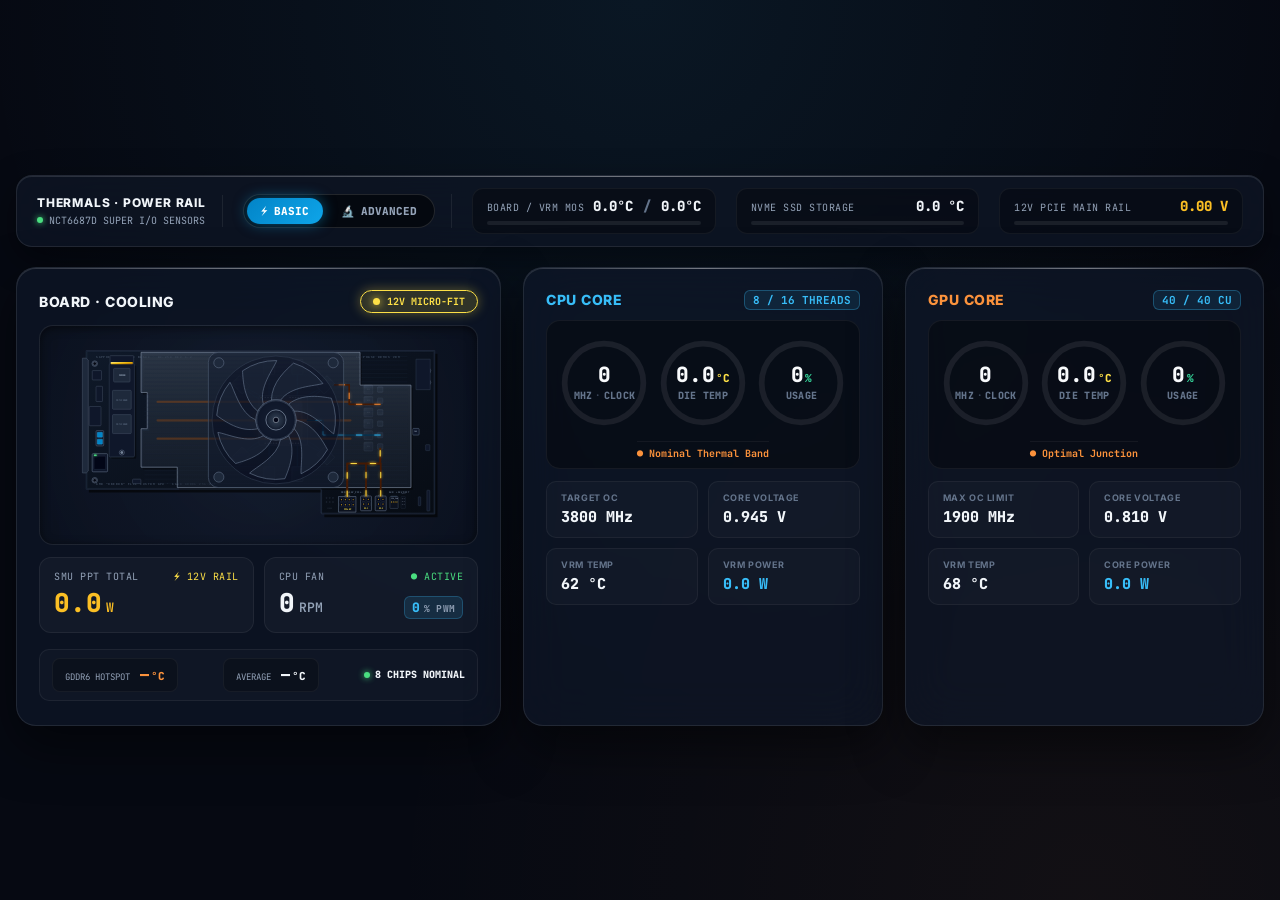
==== commit e6306237: "fix(ui): align dial typography with JetBrains Mono dotted-zero and set GPU usage % to green" ====
--- a/web/v2/index.html
+++ b/web/v2/index.html
@@ -30,7 +30,7 @@
 
     <meta name="apple-mobile-web-app-title" content="Cockpit Pro">
 
-    <link rel="stylesheet" href="style.css?v=2.5">
+    <link rel="stylesheet" href="style.css?v=2.6">
 
     <link rel="stylesheet" href="bc250-board.css?v=2.4">
 
@@ -1991,7 +1991,7 @@
 
                                             <span class="trio-num-main" id="v2-gpu-load">0</span>
 
-                                            <span class="trio-unit-sup load-unit" style="color:#f43f5e;">%</span>
+                                            <span class="trio-unit-sup load-unit">%</span>
 
                                         </div>
 
--- a/web/v2/style.css
+++ b/web/v2/style.css
@@ -823,7 +823,7 @@
 
 .gddr6-sum-label { font-size: 9px; color: #94a3b8; text-transform: uppercase; }
 
-.gddr6-sum-val { font-size: 15px; font-weight: 800; color: #f1f5f9; }
+.gddr6-sum-val { font-family: var(--font-mono); font-variant-numeric: tabular-nums; font-size: 15px; font-weight: 800; color: #f1f5f9; }
 
 .gddr6-sum-val.hotspot { color: var(--c2-orange); }
 
@@ -2370,15 +2370,12 @@
 }
 
 .trio-num-main {
-
+    font-family: var(--font-mono);
+    font-variant-numeric: tabular-nums;
     font-size: 21px;
-
     font-weight: 800;
-
     color: #f8fafc;
-
     line-height: 1;
-
 }
 
 .trio-unit-sup {
